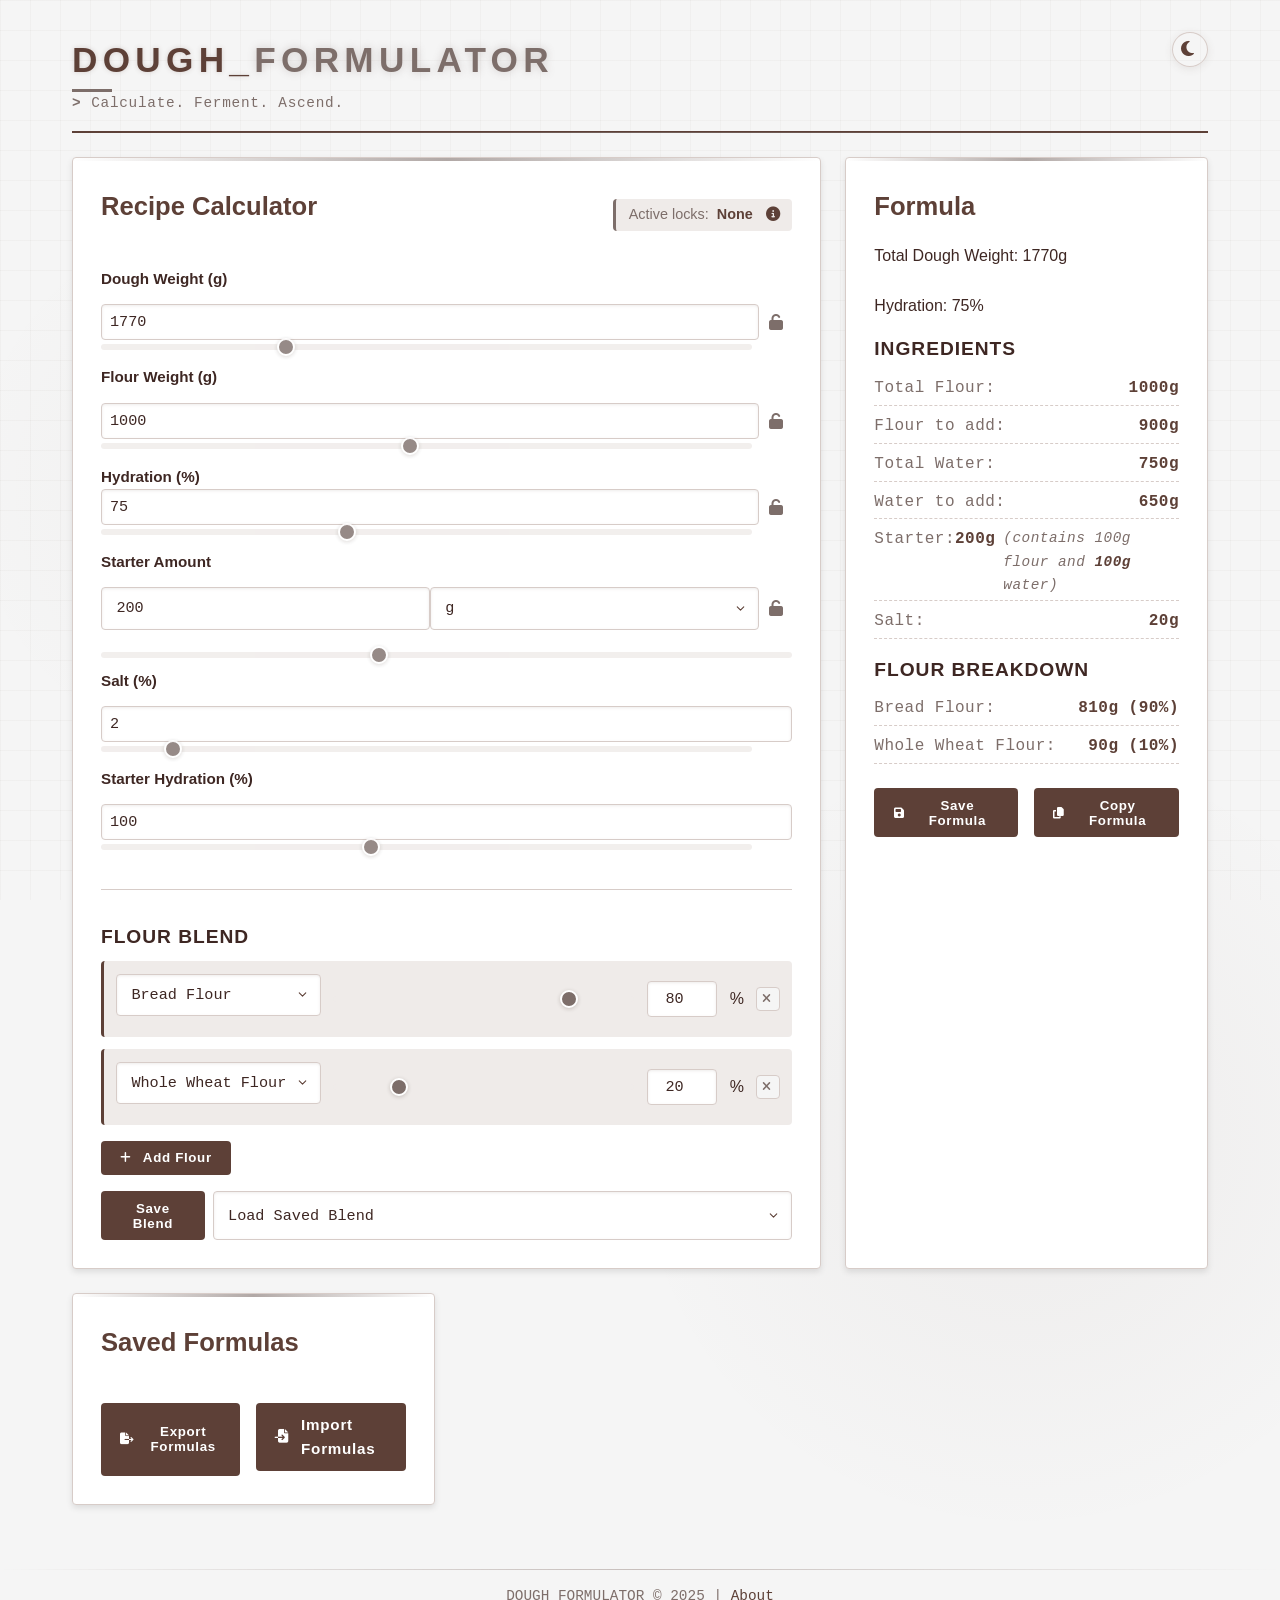
==== index.html @ b2866d9d "Resolve merge conflict in index.html" ====
<!DOCTYPE html>
<html lang="en">
<head>
    <meta charset="UTF-8">
    <meta name="viewport" content="width=device-width, initial-scale=1.0">
    <meta name="description" content="Professional sourdough calculator for precise baking formulas">

    <title>DOUGH_FORMULATOR | Almost Professional Sourdough Calculator</title>

    <link rel="stylesheet" href="css/styles.css">
    <link rel="stylesheet" href="https://cdnjs.cloudflare.com/ajax/libs/font-awesome/6.4.0/css/all.min.css">
</head>
<body>
    <div class="app-container">
        <header>
            <div class="brand">
                <h1>DOUGH_<span class="accent">FORMULATOR</span></h1>
                <div class="tagline">Calculate. Ferment. Ascend.</div>
            </div>
            <button id="theme-toggle-btn" aria-label="Toggle dark mode">
                <i class="fas fa-moon"></i>
            </button>
        </header>

        <main>
            <section id="calculator" class="card">
                <div class="calculator-header">
                    <h2>Recipe Calculator</h2>
                    <div class="active-anchor">
                        <span>Active locks:</span>
                        <span id="active-locks-display">None</span>
                        <span class="tooltip">
                            <i class="fas fa-info-circle"></i>
                            <span class="tooltip-text">Lock the values you want to keep fixed. The calculator will adjust other values accordingly.</span>
                        </span>
                    </div>
                </div>

                <div id="calculator-form" class="calculator-form">
                    <div class="input-group">
                        <label for="dough-weight">Dough Weight (g)</label>
                        <div class="input-with-lock">
                            <input type="number" id="dough-weight" name="dough-weight" value="1000" min="0" step="1">
                            <button type="button" class="lock-toggle" data-field="doughWeight">
                                <i class="fas fa-unlock"></i>
                            </button>
                            <input type="range" id="dough-weight-slider" class="range-slider" min="500" max="5000" value="1000" step="50">
                        </div>
                    </div>
                    <div class="input-group">
                        <label for="flour-weight">Flour Weight (g)</label>
                        <div class="input-with-lock">
                            <input type="number" id="flour-weight" name="flour-weight" value="500" min="0" step="1">
                            <button type="button" class="lock-toggle" data-field="flourWeight">
                                <i class="fas fa-unlock"></i>
                            </button>
                            <input type="range" id="flour-weight-slider" class="range-slider" min="100" max="2000" value="500" step="10">
                        </div>
                    </div>
                    <div class="input-group">
                        <label for="hydration">Hydration (%)</label>
                        <div class="input-with-lock">
                            <input type="number" id="hydration" name="hydration" value="75" min="0" max="200" step="1">
                            <button type="button" class="lock-toggle" data-field="hydration">
                                <i class="fas fa-unlock"></i>
                            </button>
                            <input type="range" id="hydration-slider" class="range-slider" min="0" max="200" value="75" step="1">
                        </div>
                    </div>
                    <div class="input-group">
                        <label for="starter-amount">Starter Amount</label>
                        <div class="starter-input-row">
                            <div class="input-with-unit">
                                <input type="number" id="starter-amount" name="starter-amount" value="20" min="0" step="1">
                                <select id="starter-unit" name="starter-unit">
                                    <option value="percentage">%</option>
                                    <option value="grams">g</option>
                                </select>
                            </div>
                            <button type="button" class="lock-toggle" data-field="starter">
                                <i class="fas fa-unlock"></i>
                            </button>
                        </div>
                    </div>
                    <div id="starter-amount-slider-container" style="display: none; width: 100%; padding-top: 10px;">
                        <input type="range" id="starter-amount-slider" class="range-slider" min="0" max="500" value="20" step="5">
                    </div>
                    <div class="input-group">
                        <label for="salt-percentage">Salt (%)</label>
                        <div class="input-with-lock">
                            <input type="number" id="salt-percentage" name="salt-percentage" value="2" min="0" max="20" step="0.1">
                            <button type="button" class="lock-toggle" data-field="salt">
                                <i class="fas fa-unlock"></i>
                            </button>
                            <input type="range" id="salt-percentage-slider" class="range-slider" min="0" max="20" value="2" step="0.1">
                        </div>
                    </div>
                    <div class="input-group">
                        <label for="starter-hydration">Starter Hydration (%)</label>
                        <div class="input-with-lock">
                            <input type="number" id="starter-hydration" name="starter-hydration" value="100" min="30" max="200" step="5">
                            <button type="button" class="lock-toggle" data-field="starterHydration">
                                <i class="fas fa-unlock"></i>
                            </button>
                            <input type="range" id="starter-hydration-slider" class="range-slider" min="30" max="200" value="100" step="5">
                        </div>
                    </div>
                </div>

                <div class="flour-blend-advanced" id="flour-blend-advanced">
                    <h3>Flour Blend</h3>
                    <div id="flour-items-container">
                        <!-- Flour items will be added dynamically -->
                    </div>
                    <button id="add-flour-btn"><i class="fas fa-plus"></i> Add Flour</button>
                    <div class="flour-presets">
                        <button id="save-blend-btn">Save Blend</button>
                        <select id="flour-presets">
                            <option value="">Load Saved Blend</option>
                        </select>
                    </div>
                </div>
            </section>

            <section id="recipe-results" class="card">
                <h2>Formula</h2>
                <div class="recipe-summary">
                    <div class="recipe-total">
                        <span>Total Dough Weight:</span>
                        <span id="result-dough-weight">1220g</span>
                    </div>
                    <div class="recipe-hydration">
                        <span>Hydration:</span>
                        <span id="result-hydration">75%</span>
                    </div>
                </div>
                <div class="recipe-ingredients">
                    <h3>Ingredients</h3>
                    <ul id="ingredients-list">
                        <li><span>Total Flour:</span> <span id="result-flour">1000g</span></li>
                        <li><span>Flour to add:</span> <span id="result-flour-to-add">900g</span></li>
                        <li><span>Total Water:</span> <span id="result-water">750g</span></li>
                        <li><span>Water to add:</span> <span id="result-water-to-add">650g</span></li>
                        <li><span>Starter:</span> <span id="result-starter">200g</span> <span class="ingredient-note">(contains <span id="result-starter-flour">100g</span> flour and <span id="result-starter-water">100g</span> water)</span></li>
                        <li><span>Salt:</span> <span id="result-salt">20g</span></li>
                    </ul>
                </div>
                <div class="recipe-flour-breakdown">
                    <h3>Flour Breakdown</h3>
                    <ul id="flour-breakdown-list">
                        <!-- Flour breakdown will be filled dynamically -->
                    </ul>
                </div>
                <div class="recipe-actions">
                    <button id="save-recipe-btn"><i class="fas fa-save"></i> Save Formula</button>
                    <button id="copy-recipe-btn"><i class="fas fa-copy"></i> Copy Formula</button>
                </div>
            </section>

            <section id="timeline" class="card" style="display: none;">
                <div class="section-header">
                    <h2>Baking Timeline</h2>
                    <button id="toggle-timeline-btn" class="toggle-section" aria-label="Toggle timeline visibility">
                        <i class="fas fa-chevron-up"></i>
                    </button>
                </div>
                <div id="timeline-content">
                    <div class="timeline-inputs">
                        <div class="timeline-start">
                            <label for="timeline-mode">Calculate from:</label>
                            <select id="timeline-mode">
                                <option value="start">Start Time</option>
                                <option value="end">Ready Time</option>
                            </select>
                        </div>

                        <div class="input-group">
                            <label for="timeline-date">Date & Time</label>
                            <input type="datetime-local" id="timeline-date">
                        </div>

                        <div class="input-group">
                            <label for="room-temp">Room Temperature</label>
                            <div class="slider-with-value temp-input">
                                <input type="range" id="room-temp-slider" min="18" max="30" value="22" step="1">
                                <input type="number" id="room-temp" value="22" min="18" max="30" step="1">
                                <button id="temp-unit-toggle" class="unit-toggle">°C</button>
                            </div>
                        </div>
                    </div>
                    <div class="timeline-schedule">
                        <h3>Schedule</h3>
                        <ul id="timeline-steps">
                            <!-- Timeline steps will be filled dynamically -->
                        </ul>
                    </div>
                </div>
            </section>

            <section id="saved-recipes" class="card">
                <h2>Saved Formulas</h2>
                <div class="recipes-list" id="recipes-container">
                    <!-- Saved formulas will be displayed here -->
                    <p id="no-recipes-message">No saved formulas yet.</p>
                </div>
                <div class="recipes-actions">
                    <button id="export-recipes-btn"><i class="fas fa-file-export"></i> Export Formulas</button>
                    <label for="import-recipes-input" class="button">
                        <i class="fas fa-file-import"></i> Import Formulas
                    </label>
                    <input type="file" id="import-recipes-input" accept=".json" style="display: none;">
                </div>
            </section>
        </main>

        <div id="recipe-modal" class="modal">
            <div class="modal-content">
                <span class="close-modal">&times;</span>
                <h2>Save Formula</h2>
                <div class="recipe-form">
                    <div class="input-group">
                        <label for="recipe-name">Formula Name</label>
                        <input type="text" id="recipe-name" placeholder="My Sourdough Formula">
                    </div>
                    <div class="input-group">
                        <label for="recipe-notes">Notes (optional)</label>
                        <textarea id="recipe-notes" placeholder="Any special notes about this formula"></textarea>
                    </div>
                </div>
                <div class="modal-actions">
                    <button id="save-recipe-confirm">Save</button>
                    <button id="cancel-save">Cancel</button>
                </div>
            </div>
        </div>

        <div id="flour-modal" class="modal">
            <div class="modal-content">
                <span class="close-modal">&times;</span>
                <h2>Save Flour Blend</h2>
                <div class="flour-blend-form">
                    <div class="input-group">
                        <label for="blend-name">Blend Name</label>
                        <input type="text" id="blend-name" placeholder="My Custom Blend">
                    </div>
                </div>
                <div class="modal-actions">
                    <button id="save-blend-confirm">Save</button>
                    <button id="cancel-blend-save">Cancel</button>
                </div>
            </div>
        </div>
    </div>

    <footer>
        <p>DOUGH_FORMULATOR &copy; 2025 | <a href="#" id="about-link">About</a></p>
    </footer>

    <script src="js/calculator.js"></script>
    <script src="js/timeline.js"></script>
    <script src="js/storage.js"></script>
    <script src="js/ui.js"></script>
    <script src="js/app.js"></script>

    <style>
        .input-with-lock {
            display: flex;
            align-items: center;
        }
        
        .input-with-lock input {
            flex: 1;
        }
        
        .lock-toggle {
            background: none;
            border: none;
            cursor: pointer;
            margin-left: 5px;
            padding: 5px;
            color: var(--text-light);
            transition: all 0.2s ease;
        }
        
        .lock-toggle.locked {
            color: var(--accent-color);
        }
        
        .lock-toggle .fa-lock,
        .lock-toggle .fa-unlock {
            font-size: 16px;
        }
        
        .input-with-unit {
            display: flex;
            flex: 1;
        }
        
        .starter-input-row {
            display: flex;
            align-items: center;
        }
    </style>
</body>
</html>
---- css/styles.css ----
:root {
    /* Warm Brown - Light Mode colors */
    --primary-color: #5D4037; /* Rich brown */
    --primary-color-rgb: 93, 64, 55;
    --primary-light: #8D6E63; /* Light brown */
    --primary-dark: #3E2723; /* Dark brown */
    --secondary-color: #EFEBE9; /* Very light beige */
    --accent-color: #7D6E6A; /* Muted taupe - replacing bright orange */
    --text-color: #3E2723; /* Dark brown */
    --text-light: #7D6E6A; /* Medium warm gray */
    --bg-color: #F5F5F5; /* Off-white */
    --card-bg: #FFFFFF; /* White */
    --border-color: #D7CCC8; /* Light taupe */
    --success-color: #4CAF50; /* Green */
    --error-color: #D32F2F; /* Red */
    --yellow-color: #FFA000; /* Amber */
    --peach-color: #FF8A65; /* Peach */
    --blue-color: #5D4037; /* Use brown instead of blue */
    --lavender-color: #7E57C2; /* Purple */
    --shadow: 0 4px 12px rgba(93, 64, 55, 0.1);
    --accent-color-rgb: 125, 110, 106; /* Taupe RGB values */
    
    /* Sci-Fi Fonts */
    --font-main: 'Chakra Petch', 'Share Tech Mono', 'Rajdhani', 'Orbitron', 'Segoe UI', sans-serif;
    --border-radius: 4px;
    --transition: all 0.3s ease;
}

.dark-theme {
    /* Deep Brown - Dark Mode colors */
    --primary-color: #8D6E63; /* Light brown */
    --primary-color-rgb: 141, 110, 99;
    --primary-light: #A1887F; /* Lighter brown */
    --primary-dark: #6D4C41; /* Medium brown */
    --secondary-color: #3E2723; /* Very dark brown */
    --accent-color: #BCAAA4; /* Light taupe - replacing bright orange */
    --text-color: #EFEBE9; /* Very light beige */
    --text-light: #BCAAA4; /* Light taupe */
    --bg-color: #212121; /* Near black */
    --card-bg: #292929; /* Dark gray */
    --border-color: #4E342E; /* Deep brown */
    --success-color: #66BB6A; /* Green */
    --error-color: #EF5350; /* Red */
    --yellow-color: #FFB300; /* Amber */
    --peach-color: #FF8A65; /* Peach */
    --blue-color: #8D6E63; /* Use brown instead of blue */
    --lavender-color: #9575CD; /* Purple */
    --accent-color-rgb: 188, 170, 164; /* Light taupe RGB values */
}

* {
    margin: 0;
    padding: 0;
    box-sizing: border-box;
}

@import url('https://fonts.googleapis.com/css2?family=Chakra+Petch:wght@300;400;500;700&family=Orbitron:wght@400;500;700;900&family=Rajdhani:wght@300;400;500;700&family=Share+Tech+Mono&display=swap');

body {
    font-family: var(--font-main);
    line-height: 1.6;
    color: var(--text-color);
    background-color: var(--bg-color);
    transition: var(--transition);
    background-image: 
        radial-gradient(circle at 20% 30%, rgba(var(--primary-color-rgb), 0.03) 0%, transparent 300px),
        radial-gradient(circle at 80% 70%, rgba(var(--primary-color-rgb), 0.05) 0%, transparent 400px);
}

.app-container {
    max-width: 1200px;
    margin: 0 auto;
    padding: 1rem;
    position: relative;
}

.app-container::before {
    content: '';
    position: fixed;
    top: 0;
    left: 0;
    width: 100%;
    height: 100%;
    background-image: 
        linear-gradient(to right, rgba(var(--primary-color-rgb), 0.03) 1px, transparent 1px),
        linear-gradient(to bottom, rgba(var(--primary-color-rgb), 0.03) 1px, transparent 1px);
    background-size: 30px 30px;
    pointer-events: none;
    z-index: -1;
}

header {
    display: flex;
    justify-content: space-between;
    align-items: flex-start;
    margin-bottom: 1.5rem;
    padding-bottom: 1rem;
    border-bottom: 2px solid var(--primary-color);
    position: relative;
}

header::after {
    content: '';
    position: absolute;
    bottom: -2px;
    left: 0;
    width: 100%;
    height: 1px;
    background: linear-gradient(90deg, transparent, var(--accent-color), transparent);
    opacity: 0.7;
}

h1 {
    font-size: 1.8rem;
    font-weight: 900;
    margin: 0;
    color: var(--primary-color);
    letter-spacing: 0.15em;
    text-transform: uppercase;
    font-family: 'Orbitron', 'Rajdhani', sans-serif;
    position: relative;
    display: inline-block;
    text-shadow: 0 0 5px rgba(var(--primary-color-rgb), 0.2);
}

h1::after {
    content: '';
    position: absolute;
    left: 0;
    bottom: -4px;
    height: 3px;
    width: 40px;
    background-color: var(--accent-color);
    transition: width 0.3s ease;
}

h1:hover::after {
    width: 100%;
}

h2 {
    color: var(--primary-color);
    font-size: 1.4rem;
    margin-bottom: 1rem;
    font-family: 'Rajdhani', 'Chakra Petch', sans-serif;
    font-weight: 600;
    position: relative;
    display: inline-block;
}

h3 {
    color: var(--primary-dark);
    font-size: 1.1rem;
    margin: 1rem 0 0.5rem 0;
    font-family: 'Chakra Petch', 'Rajdhani', sans-serif;
    text-transform: uppercase;
    letter-spacing: 0.05em;
}

.mode-toggle {
    display: flex;
    border: 1px solid var(--primary-color);
    border-radius: var(--border-radius);
    overflow: hidden;
}

.mode-toggle button {
    background: none;
    border: none;
    padding: 0.5rem 1rem;
    cursor: pointer;
    transition: var(--transition);
    color: var(--primary-color);
}

.mode-toggle button.active {
    background-color: var(--primary-color);
    color: white;
}

#theme-toggle-btn {
    background: none;
    border: 1px solid var(--border-color);
    font-size: 1.2rem;
    color: var(--primary-color);
    cursor: pointer;
    padding: 0.5rem;
    border-radius: 50%;
    display: flex;
    align-items: center;
    justify-content: center;
    transition: var(--transition);
    box-shadow: 0 2px 8px rgba(var(--primary-color-rgb), 0.1);
}

#theme-toggle-btn:hover {
    background-color: var(--secondary-color);
    transform: translateY(-2px);
    box-shadow: 0 4px 12px rgba(var(--primary-color-rgb), 0.15);
}

main {
    display: grid;
    gap: 1.5rem;
    grid-template-columns: 1fr;
}

.card {
    background-color: var(--card-bg);
    border-radius: var(--border-radius);
    padding: 1.75rem;
    box-shadow: 0 10px 30px rgba(var(--primary-color-rgb), 0.08), 
                0 1px 4px rgba(var(--primary-color-rgb), 0.15);
    transition: var(--transition);
    border: 1px solid var(--border-color);
    position: relative;
    overflow: hidden;
}

.card::before {
    content: '';
    position: absolute;
    top: 0;
    left: 0;
    width: 100%;
    height: 3px;
    background: linear-gradient(90deg, transparent, var(--accent-color), transparent);
    opacity: 0.6;
}

.card:hover {
    box-shadow: 0 15px 35px rgba(10, 25, 38, 0.12), 
                0 3px 10px rgba(10, 25, 38, 0.2);
}

.card:hover:after {
    content: '';
    position: absolute;
    top: 0;
    left: 0;
    width: 100%;
    height: 2px;
    background: linear-gradient(90deg, 
        transparent 0%, 
        var(--accent-color) 50%, 
        transparent 100%);
    opacity: 0.4;
    animation: scan 2s ease-in-out infinite;
    pointer-events: none;
}

.calculator-header {
    display: flex;
    justify-content: space-between;
    align-items: center;
    flex-wrap: wrap;
    gap: 1rem;
    margin-bottom: 1.5rem;
}

.anchor-selector {
    display: flex;
    align-items: center;
    gap: 0.5rem;
}

select {
    padding: 0.5rem;
    border: 1px solid var(--border-color);
    border-radius: var(--border-radius);
    background-color: var(--card-bg);
    color: var(--text-color);
    transition: var(--transition);
    background-image: url("data:image/svg+xml,%3Csvg xmlns='http://www.w3.org/2000/svg' width='12' height='12' viewBox='0 0 24 24' fill='none' stroke='%235D4037' stroke-width='2' stroke-linecap='round' stroke-linejoin='round'%3E%3Cpath d='M6 9l6 6 6-6'/%3E%3C/svg%3E");
    background-repeat: no-repeat;
    background-position: right 0.7rem center;
    background-size: 0.8rem;
    padding-right: 2rem;
    appearance: none;
    -webkit-appearance: none;
    -moz-appearance: none;
}

select:focus {
    outline: none;
    border-color: var(--primary-color);
}

.calculator-inputs {
    display: grid;
    gap: 1rem;
    grid-template-columns: 1fr;
}

.input-group {
    display: flex;
    flex-direction: column;
    gap: 0.5rem;
    position: relative;
}

label {
    font-weight: 500;
    color: var(--text-color);
}

input[type="number"],
input[type="text"],
input[type="datetime-local"],
textarea,
select {
    padding: 0.7rem 0.9rem;
    border: 1px solid var(--border-color);
    border-radius: var(--border-radius);
    background-color: var(--card-bg);
    color: var(--text-color);
    width: 100%;
    transition: all 0.2s ease;
    box-shadow: inset 0 1px 3px rgba(var(--primary-color-rgb), 0.1);
    font-size: 0.95rem;
    font-family: 'Chakra Petch', 'Share Tech Mono', monospace;
}

input[type="number"]:focus,
input[type="text"]:focus,
input[type="datetime-local"]:focus,
textarea:focus,
select:focus {
    outline: none;
    border-color: var(--accent-color);
    box-shadow: 0 0 0 2px rgba(var(--primary-color-rgb), 0.2);
}

input[type="number"]:hover,
input[type="text"]:hover,
input[type="datetime-local"]:hover,
textarea:hover,
select:hover {
    border-color: var(--primary-color);
}

input[type="range"] {
    -webkit-appearance: none;
    width: 100%;
    height: 6px;
    border-radius: 5px;
    background: var(--secondary-color);
    outline: none;
    margin: 0.7rem 0;
    cursor: pointer;
}

input[type="range"]::-webkit-slider-thumb {
    -webkit-appearance: none;
    appearance: none;
    width: 18px;
    height: 18px;
    border-radius: 50%;
    background: var(--accent-color);
    border: 2px solid white;
    cursor: pointer;
    box-shadow: 0 1px 4px rgba(45, 32, 19, 0.2);
    transition: all 0.2s ease;
}

input[type="range"]::-moz-range-thumb {
    width: 18px;
    height: 18px;
    border-radius: 50%;
    background: var(--accent-color);
    border: 2px solid white;
    cursor: pointer;
    box-shadow: 0 1px 4px rgba(45, 32, 19, 0.2);
    transition: all 0.2s ease;
}

input[type="range"]::-webkit-slider-thumb:hover,
input[type="range"]::-moz-range-thumb:hover {
    transform: scale(1.15);
    box-shadow: 0 2px 8px rgba(45, 32, 19, 0.3);
}

.slider-with-value {
    display: flex;
    align-items: center;
    gap: 0.8rem;
    width: 100%;
    margin: 0.5rem 0;
}

.slider-with-value input[type="range"] {
    flex: 1;
}

.slider-with-value input[type="number"] {
    width: 70px;
    text-align: center;
    padding: 0.5rem;
}

.toggle-inputs {
    display: flex;
    align-items: center;
    gap: 0.5rem;
}

.toggle-inputs select {
    flex: 0 0 auto;
}

button, .button {
    background-color: var(--primary-color);
    color: white;
    border: none;
    padding: 0.6rem 1.2rem;
    border-radius: var(--border-radius);
    cursor: pointer;
    transition: all 0.2s ease;
    font-weight: 600;
    display: inline-flex;
    align-items: center;
    justify-content: center;
    gap: 0.5rem;
    text-decoration: none;
    position: relative;
    overflow: hidden;
    font-family: 'Chakra Petch', 'Rajdhani', sans-serif;
    letter-spacing: 0.05em;
}

button::after, .button::after {
    content: '';
    position: absolute;
    bottom: 0;
    left: 0;
    width: 100%;
    height: 2px;
    background: linear-gradient(90deg, transparent, rgba(255, 255, 255, 0.5), transparent);
    opacity: 0;
    transition: opacity 0.3s ease;
}

button:hover::after, .button:hover::after {
    opacity: 1;
}

button:hover, .button:hover {
    background-color: var(--primary-dark);
    transform: translateY(-2px);
    box-shadow: 0 4px 12px rgba(var(--primary-color-rgb), 0.25);
}

/* Primary action buttons - use a slightly different color for better visibility */
button.primary, .button.primary {
    background-color: #6D4C41; /* Medium brown instead of the accent color */
    color: #ffffff; /* White text for better contrast on accent background */
    font-weight: 700;
}

button.primary:hover, .button.primary:hover {
    background-color: #5D4037; /* Darker brown on hover */
}

/* Update dark theme primary buttons */
.dark-theme button.primary, 
.dark-theme .button.primary {
    background-color: #A1887F; /* Lighter brown for dark theme */
    color: #ffffff;
}

.dark-theme button.primary:hover, 
.dark-theme .button.primary:hover {
    background-color: #8D6E63; /* Medium brown on hover for dark theme */
}

/* Secondary buttons */
button.secondary, .button.secondary {
    background-color: var(--secondary-color);
    color: var(--text-color);
}

button.secondary:hover, .button.secondary:hover {
    background-color: #E9DBB9; /* Slightly darker shade of secondary */
}

/* Button icon styling */
button i, .button i {
    font-size: 0.9em;
    margin-right: 0.25em;
}

.flour-blend, .flour-blend-advanced {
    margin-top: 1.5rem;
    border-top: 1px solid var(--border-color);
    padding-top: 1rem;
}

.flour-item {
    display: grid;
    grid-template-columns: 1fr 2fr;
    align-items: center;
    gap: 1rem;
    margin-bottom: 0.5rem;
}

.flour-presets {
    display: flex;
    gap: 0.5rem;
    margin-top: 1rem;
}

#flour-items-container {
    margin-bottom: 1rem;
}

.recipe-summary {
    display: flex;
    flex-wrap: wrap;
    gap: 1.5rem;
    margin-bottom: 1rem;
    font-weight: 500;
}

.recipe-ingredients ul,
.recipe-flour-breakdown ul {
    list-style: none;
    margin-top: 0.5rem;
}

.recipe-ingredients li,
.recipe-flour-breakdown li {
    display: flex;
    justify-content: space-between;
    margin-bottom: 0.3rem;
    padding: 0.2rem 0;
    border-bottom: 1px dashed var(--border-color);
}

.recipe-actions {
    display: flex;
    gap: 1rem;
    margin-top: 1.5rem;
}

.timeline-inputs {
    display: grid;
    gap: 1rem;
    grid-template-columns: 1fr;
    margin-bottom: 1.5rem;
}

.timeline-schedule ul {
    list-style: none;
    margin-top: 0.5rem;
    position: relative;
}

.timeline-schedule li {
    padding: 0.5rem 0 0.5rem 2rem;
    position: relative;
}

.timeline-schedule li:before {
    content: '';
    position: absolute;
    left: -7px;
    top: 0;
    width: 12px;
    height: 12px;
    border-radius: 50%;
    background: var(--accent-color);
    box-shadow: 0 0 0 3px rgba(var(--primary-color-rgb), 0.1), 
                0 0 8px rgba(var(--primary-color-rgb), 0.2);
}

.timeline-schedule li:after {
    content: "";
    position: absolute;
    left: -4px;
    top: 1rem;
    width: 10px;
    height: 10px;
    border-radius: 50%;
    background-color: var(--primary-color);
}

.recipes-list {
    display: grid;
    gap: 1rem;
    grid-template-columns: 1fr;
    margin-bottom: 1.5rem;
}

.recipe-card {
    border: 1px solid var(--border-color);
    border-radius: var(--border-radius);
    padding: 1rem;
    margin-bottom: 1rem;
    transition: all 0.2s ease;
    position: relative;
    background: linear-gradient(135deg, var(--card-bg) 0%, rgba(var(--primary-color-rgb), 0.05) 100%);
}

.recipe-card:before {
    content: '';
    position: absolute;
    top: 0;
    right: 0;
    width: 0;
    height: 0;
    border-style: solid;
    border-width: 0 20px 20px 0;
    border-color: transparent var(--accent-color) transparent transparent;
    opacity: 0.6;
}

.recipe-card:hover {
    transform: translateY(-3px);
    box-shadow: 0 10px 20px rgba(10, 25, 38, 0.1);
    border-color: var(--accent-color);
}

.recipe-card-header {
    display: flex;
    justify-content: space-between;
    align-items: center;
    margin-bottom: 0.5rem;
}

.recipe-card-title {
    font-weight: 500;
    font-size: 1.1rem;
    color: var(--primary-color);
}

.recipe-card-date {
    font-size: 0.8rem;
    color: var(--text-light);
}

.recipe-card-details {
    display: flex;
    flex-wrap: wrap;
    gap: 0.5rem;
    font-size: 0.9rem;
}

.recipe-card-detail {
    background-color: var(--bg-color);
    padding: 0.2rem 0.5rem;
    border-radius: 4px;
    display: inline-block;
}

.recipes-actions {
    display: flex;
    gap: 1rem;
}

.modal {
    display: none;
    position: fixed;
    top: 0;
    left: 0;
    right: 0;
    bottom: 0;
    background-color: rgba(0, 0, 0, 0.5);
    z-index: 1000;
    align-items: center;
    justify-content: center;
}

.modal-content {
    background: var(--card-bg);
    border-radius: var(--border-radius);
    border: 1px solid var(--border-color);
    position: relative;
    overflow: hidden;
}

.modal-content::before {
    content: '';
    position: absolute;
    top: 0;
    left: 0;
    width: 100%;
    height: 3px;
    background: linear-gradient(90deg, transparent, var(--accent-color), transparent);
    opacity: 0.8;
}

.close-modal {
    position: absolute;
    top: 1rem;
    right: 1rem;
    font-size: 1.5rem;
    cursor: pointer;
    color: var(--text-light);
}

.modal-actions {
    display: flex;
    justify-content: flex-end;
    gap: 1rem;
    margin-top: 1.5rem;
}

footer {
    margin-top: 2rem;
    text-align: center;
    font-family: 'Share Tech Mono', monospace;
    font-size: 0.9rem;
    color: var(--text-light);
    position: relative;
    padding: 1rem 0;
}

footer::before {
    content: '';
    position: absolute;
    top: 0;
    left: 0;
    width: 100%;
    height: 1px;
    background: linear-gradient(90deg, transparent, var(--primary-color), transparent);
    opacity: 0.3;
}

footer a {
    color: var(--primary-color);
    text-decoration: none;
    transition: var(--transition);
}

footer a:hover {
    color: var(--accent-color);
    text-decoration: none;
}

/* Responsive Styles */
@media (min-width: 768px) {
    h1 {
        font-size: 2.2rem;
    }
    
    h2 {
        font-size: 1.6rem;
    }
    
    h3 {
        font-size: 1.2rem;
    }
    
    main {
        grid-template-columns: repeat(2, 1fr);
    }
    
    #calculator, #timeline {
        grid-column: span 2;
    }
    
    .calculator-inputs {
        grid-template-columns: repeat(2, 1fr);
    }
    
    .timeline-inputs {
        grid-template-columns: repeat(2, 1fr);
    }
    
    .recipes-list {
        grid-template-columns: repeat(2, 1fr);
    }
}

@media (min-width: 1024px) {
    .app-container {
        padding: 2rem;
    }
    
    main {
        grid-template-columns: repeat(3, 1fr);
    }
    
    #calculator {
        grid-column: span 2;
    }
    
    #timeline {
        grid-column: span 3;
    }
    
    .recipes-list {
        grid-template-columns: repeat(3, 1fr);
    }
}

/* Advanced Flour Blend Styles */
.flour-blend-advanced {
    display: block;
}

.advanced-mode .flour-blend {
    display: none;
}

.advanced-mode .flour-blend-advanced {
    display: block;
}

.advanced-flour-item {
    display: grid;
    grid-template-columns: 1fr 2fr auto;
    align-items: center;
    gap: 0.75rem;
    margin-bottom: 0.75rem;
    background-color: var(--secondary-color);
    border-radius: var(--border-radius);
    padding: 0.75rem;
    border-left: 3px solid var(--primary-color);
    transition: var(--transition);
}

.advanced-flour-item select {
    width: 100%;
}

.advanced-flour-item button {
    padding: 0.3rem;
    background-color: var(--bg-color);
    color: var(--text-light);
    border: 1px solid var(--border-color);
    transition: all 0.2s ease;
}

.advanced-flour-item button:hover {
    background-color: var(--error-color);
    color: white;
    border-color: var(--error-color);
}

.anchor-active {
    background-color: var(--secondary-color);
    border-color: var(--primary-color);
    border: 2px solid var(--primary-color);
    border-radius: var(--border-radius);
    padding: 0.75rem;
    margin: -0.75rem;
}

/* Tooltips */
.tooltip {
    position: relative;
    display: inline-block;
    cursor: help;
    margin-left: 0.3rem;
}

.tooltip i {
    color: var(--primary-color);
    font-size: 0.9rem;
}

.tooltip-text {
    visibility: hidden;
    position: absolute;
    z-index: 1;
    bottom: 125%;
    left: 50%;
    transform: translateX(-50%);
    width: 200px;
    background-color: var(--primary-dark);
    color: white;
    text-align: center;
    border-radius: var(--border-radius);
    padding: 0.5rem;
    font-size: 0.85rem;
    opacity: 0;
    transition: opacity 0.3s;
}

.tooltip-text::after {
    content: "";
    position: absolute;
    top: 100%;
    left: 50%;
    margin-left: -5px;
    border-width: 5px;
    border-style: solid;
    border-color: var(--primary-dark) transparent transparent transparent;
}

.tooltip:hover .tooltip-text {
    visibility: visible;
    opacity: 1;
}

.active-anchor {
    display: flex;
    align-items: center;
    gap: 0.5rem;
    padding: 0.3rem 0.8rem;
    background-color: var(--secondary-color);
    border-radius: var(--border-radius);
    font-size: 0.9rem;
    border-left: 3px solid var(--accent-color);
}

.active-anchor span:first-child {
    color: var(--text-light);
}

.active-anchor #active-locks-display {
    font-weight: 700;
    color: var(--primary-color);
}

.section-header {
    display: flex;
    justify-content: space-between;
    align-items: center;
    margin-bottom: 1rem;
}

.toggle-section {
    background: none;
    color: var(--primary-color);
    padding: 0.3rem;
    border-radius: 50%;
    width: 32px;
    height: 32px;
    display: flex;
    align-items: center;
    justify-content: center;
}

.toggle-section:hover {
    background-color: var(--secondary-color);
}

.toggle-section.collapsed i {
    transform: rotate(180deg);
}

#timeline-content.collapsed {
    display: none;
}

.temp-input {
    position: relative;
}

.unit-toggle {
    position: absolute;
    right: 0;
    top: 0;
    background-color: var(--primary-color);
    color: white;
    width: 32px;
    height: 32px;
    padding: 0;
    font-size: 0.9rem;
    border-radius: 4px;
    border: none;
    transition: var(--transition);
}

.unit-toggle:hover {
    background-color: var(--primary-dark);
    transform: translateY(-2px);
}

.input-field-active {
    border-color: var(--accent-color) !important;
    box-shadow: 0 0 10px rgba(var(--primary-color-rgb), 0.2) !important;
}

/* Fix for any double class attributes */
#flour-weight-group {
    /* This will override any inline class attribute issues */
}

/* Input with lock styling */
.input-with-lock {
    display: flex;
    align-items: center;
    position: relative;
    margin-bottom: 25px; /* Add space for the slider below */
}

.input-with-lock input[type="number"] {
    flex: 1;
    border-radius: 4px;
    padding: 8px;
    border: 1px solid var(--border-color);
}

.input-with-lock input[type="range"] {
    position: absolute;
    width: calc(100% - 40px);
    left: 0;
    top: 40px;
    margin: 0;
}

.input-with-lock input.locked {
    background-color: rgba(var(--primary-color-rgb), 0.05);
    border: 2px solid var(--primary-color);
    box-shadow: 0 0 3px var(--primary-color);
}

/* Lock toggle button */
.lock-toggle {
    background: none;
    border: none;
    cursor: pointer;
    margin-left: 5px;
    padding: 5px;
    color: var(--text-light);
    transition: all 0.2s ease;
    border-radius: 50%;
}

.lock-toggle:hover {
    background-color: var(--secondary-color);
    color: var(--primary-color);
}

.lock-toggle.locked {
    color: var(--accent-color);
    text-shadow: 0 0 5px rgba(var(--accent-color-rgb), 0.3);
}

.lock-toggle .fa-lock,
.lock-toggle .fa-unlock {
    font-size: 16px;
}

.lock-toggle.toggle-animation {
    animation: pulse 0.3s ease-in-out;
}

@keyframes pulse {
    0% { transform: scale(1); }
    50% { transform: scale(1.2); }
    100% { transform: scale(1); }
}

/* Make it more obvious to users which fields are locked */
input.locked:focus {
    box-shadow: 0 0 0 2px rgba(var(--primary-color-rgb), 0.3);
    border-color: var(--primary-color);
}

/* Additional styling for clarity */
.input-with-lock {
    position: relative;
}

/* Improve lock toggle button visibility */
.lock-toggle {
    transition: all 0.2s ease;
}

.lock-toggle.locked i {
    color: var(--primary-color);
}

/* Add styles for locked inputs */
input.locked {
    background-color: rgba(var(--primary-color-rgb), 0.05);
    border: 2px solid var(--primary-color);
}

.lock-toggle.locked {
    color: var(--primary-color);
}

/* Add animation for toggle */
.toggle-animation {
    animation: pulse 0.3s ease-in-out;
}

@keyframes pulse {
    0% { transform: scale(1); }
    50% { transform: scale(1.2); }
    100% { transform: scale(1); }
}

input[type="range"] {
    width: 100%;
    cursor: pointer;
}

/* Range slider styling */
.range-slider {
    -webkit-appearance: none;
    height: 6px;
    border-radius: 3px;
    background: linear-gradient(90deg, 
        var(--secondary-color) 0%, 
        var(--primary-color) 100%);
    outline: none;
    opacity: 0.8;
    transition: opacity 0.2s, background 0.2s;
}

.range-slider::-webkit-slider-thumb {
    -webkit-appearance: none;
    appearance: none;
    width: 18px;
    height: 18px;
    border-radius: 50%;
    background: var(--accent-color);
    border: 2px solid rgba(255, 255, 255, 0.8);
    cursor: pointer;
    box-shadow: 0 0 0 3px rgba(var(--primary-color-rgb), 0.1),
                0 2px 6px rgba(0, 0, 0, 0.2);
    transition: all 0.2s ease;
}

.range-slider::-moz-range-thumb {
    width: 18px;
    height: 18px;
    border-radius: 50%;
    background: var(--accent-color);
    border: 2px solid rgba(255, 255, 255, 0.8);
    cursor: pointer;
    box-shadow: 0 0 0 3px rgba(var(--primary-color-rgb), 0.1),
                0 2px 6px rgba(0, 0, 0, 0.2);
    transition: all 0.2s ease;
}

.range-slider::-webkit-slider-thumb:hover,
.range-slider::-moz-range-thumb:hover {
    transform: scale(1.15);
    box-shadow: 0 0 0 4px rgba(var(--primary-color-rgb), 0.15),
                0 4px 10px rgba(0, 0, 0, 0.3);
}

.ingredient-note {
    font-size: 0.9em;
    font-style: italic;
    color: var(--text-light);
    margin-left: 0.5rem;
}

/* Mobile improvements */
@media (max-width: 767px) {
    .app-container {
        padding: 0.5rem;
    }
    
    .card {
        padding: 1rem;
        margin-bottom: 1rem;
    }
    
    .input-with-lock {
        flex-direction: column;
        align-items: stretch;
    }
    
    .input-with-lock .range-slider {
        margin-top: 0.5rem;
    }
    
    .lock-toggle {
        position: absolute;
        right: 0.5rem;
        top: 0.5rem;
    }
    
    .input-group {
        position: relative;
        padding-right: 2rem;
    }
    
    .starter-input-row {
        flex-direction: column;
        align-items: stretch;
    }
    
    .starter-input-row .lock-toggle {
        right: 0.5rem;
        top: 0.5rem;
    }
    
    .recipe-actions {
        flex-direction: column;
        gap: 0.5rem;
    }
    
    .recipe-actions button {
        width: 100%;
    }
    
    /* Improve recipe flour breakdown on mobile */
    .recipe-flour-breakdown li {
        flex-direction: column;
        align-items: flex-start;
        padding-bottom: 0.5rem;
    }
    
    .recipe-flour-breakdown li span:last-child {
        font-weight: 500;
    }
}

/* UI Polish */
.card {
    box-shadow: 0 3px 6px rgba(0, 0, 0, 0.1);
    transition: box-shadow 0.3s ease;
}

.card:hover {
    box-shadow: 0 5px 15px rgba(0, 0, 0, 0.15);
}

input[type="number"],
input[type="text"],
textarea,
select {
    transition: border-color 0.2s ease;
}

input[type="number"]:hover,
input[type="text"]:hover,
textarea:hover,
select:hover {
    border-color: var(--primary-color);
}

.range-slider {
    height: 6px;
    cursor: pointer;
}

button, .button {
    transition: transform 0.1s ease, background-color 0.2s ease;
}

button:active, .button:active {
    transform: scale(0.98);
}

/* Style improvements for flour blend items */
.advanced-flour-item {
    background-color: var(--secondary-color);
    border-radius: var(--border-radius);
    padding: 0.75rem;
    margin-bottom: 0.75rem;
    border-left: 3px solid var(--primary-color);
    transition: var(--transition);
}

.advanced-flour-item:hover {
    background-color: rgba(var(--primary-color-rgb), 0.05);
}

.flour-type-select {
    margin-bottom: 0.5rem;
    width: 100%;
}

/* Mobile optimizations for sliders */
@media (max-width: 767px) {
    .range-slider::-webkit-slider-thumb {
        width: 18px;
        height: 18px;
    }
    
    .range-slider::-moz-range-thumb {
        width: 18px;
        height: 18px;
    }
}

/* Add styling for the new brand and tagline */
.brand {
    display: flex;
    flex-direction: column;
    align-items: flex-start;
}

.tagline {
    font-family: 'Share Tech Mono', monospace;
    color: var(--text-light);
    font-size: 0.9rem;
    letter-spacing: 0.05em;
    margin-top: 0.25rem;
    position: relative;
    padding-left: 1.2rem;
}

.tagline::before {
    content: '>';
    position: absolute;
    left: 0;
    top: 0;
    color: var(--accent-color);
    font-weight: bold;
}

/* Fix the shadow effect on h1 */
h1:hover {
    text-shadow: 0 0 8px rgba(217, 142, 4, 0.3); /* Using the accent color */
}

/* Better label styling */
label {
    font-weight: 600;
    color: var(--text-color);
    margin-bottom: 0.3rem;
    font-size: 0.95rem;
}

/* Make accent span in header title glow */
span.accent {
    color: var(--accent-color);
    position: relative;
    text-shadow: 0 0 8px rgba(var(--accent-color-rgb), 0.3);
}

/* Tagline styling */
.tagline {
    font-family: 'Share Tech Mono', monospace;
    color: var(--text-light);
    font-size: 0.9rem;
    letter-spacing: 0.05em;
    margin-top: 0.25rem;
    position: relative;
    padding-left: 1.2rem;
}

.tagline::before {
    content: '>';
    position: absolute;
    left: 0;
    top: 0;
    color: var(--accent-color);
    font-weight: bold;
}

/* Add a futuristic glow to locked items */
.lock-toggle.locked {
    color: var(--accent-color);
    text-shadow: 0 0 5px var(--accent-color);
}

/* Customize scrollbars for a sci-fi feel */
::-webkit-scrollbar {
    width: 8px;
    height: 8px;
}

::-webkit-scrollbar-track {
    background: var(--secondary-color);
    border-radius: 4px;
}

::-webkit-scrollbar-thumb {
    background: var(--primary-color);
    border-radius: 4px;
}

::-webkit-scrollbar-thumb:hover {
    background: var(--primary-dark);
}

/* Add sci-fi terminal styling to recipe results */
#recipe-results ul {
    font-family: 'Share Tech Mono', monospace;
    letter-spacing: 0.03em;
}

#recipe-results li span:first-child {
    color: var(--text-light);
}

#recipe-results li span:nth-child(2) {
    color: var(--primary-color);
    font-weight: 600;
}

/* Timeline styling */
.timeline-schedule li {
    position: relative;
    padding-left: 25px;
    margin-bottom: 15px;
    border-left: 2px solid var(--primary-light);
}

.timeline-schedule li:before {
    content: '';
    position: absolute;
    left: -7px;
    top: 0;
    width: 12px;
    height: 12px;
    border-radius: 50%;
    background: var(--accent-color);
    box-shadow: 0 0 0 3px rgba(var(--primary-color-rgb), 0.1), 
                0 0 8px rgba(var(--accent-color-rgb), 0.3);
}

/* Enhance active fields with a sci-fi glow */
.input-field-active {
    border-color: var(--accent-color) !important;
    box-shadow: 0 0 10px rgba(var(--primary-color-rgb), 0.2) !important;
}

/* Add scanner line animation to cards */
@keyframes scan {
    0% {
        transform: translateY(-100%);
    }
    100% {
        transform: translateY(100%);
    }
}

.card:hover:after {
    content: '';
    position: absolute;
    top: 0;
    left: 0;
    width: 100%;
    height: 2px;
    background: linear-gradient(90deg, 
        transparent 0%, 
        var(--accent-color) 50%, 
        transparent 100%);
    opacity: 0.4;
    animation: scan 2s ease-in-out infinite;
    pointer-events: none;
}

/* Style the modals to look more futuristic */
.modal-content {
    background: var(--card-bg);
    border-radius: var(--border-radius);
    border: 1px solid var(--border-color);
    position: relative;
    overflow: hidden;
}

.modal-content::before {
    content: '';
    position: absolute;
    top: 0;
    left: 0;
    width: 100%;
    height: 3px;
    background: linear-gradient(90deg, transparent, var(--accent-color), transparent);
}

/* Add some data visualization styling to the footer */
footer {
    margin-top: 2rem;
    text-align: center;
    font-family: 'Share Tech Mono', monospace;
    font-size: 0.9rem;
    color: var(--text-light);
    position: relative;
    padding: 1rem 0;
}

footer::before {
    content: '';
    position: absolute;
    top: 0;
    left: 0;
    width: 100%;
    height: 1px;
    background: linear-gradient(90deg, transparent, var(--primary-color), transparent);
    opacity: 0.3;
}

/* Add a subtle grid background to the app */
.app-container::before {
    content: '';
    position: fixed;
    top: 0;
    left: 0;
    width: 100%;
    height: 100%;
    background-image: 
        linear-gradient(to right, rgba(var(--primary-color-rgb), 0.03) 1px, transparent 1px),
        linear-gradient(to bottom, rgba(var(--primary-color-rgb), 0.03) 1px, transparent 1px);
    background-size: 30px 30px;
    pointer-events: none;
    z-index: -1;
}

/* Style dark theme select elements properly */
.dark-theme select {
    background-image: url("data:image/svg+xml,%3Csvg xmlns='http://www.w3.org/2000/svg' width='12' height='12' viewBox='0 0 24 24' fill='none' stroke='%238D6E63' stroke-width='2' stroke-linecap='round' stroke-linejoin='round'%3E%3Cpath d='M6 9l6 6 6-6'/%3E%3C/svg%3E");
}

/* Improve recipe card corner indicator with Catppuccin colors */
.recipe-card:before {
    content: '';
    position: absolute;
    top: 0;
    right: 0;
    width: 0;
    height: 0;
    border-style: solid;
    border-width: 0 20px 20px 0;
    border-color: transparent var(--accent-color) transparent transparent;
    opacity: 0.6;
}

/* Custom scrollbar with Catppuccin colors */
::-webkit-scrollbar {
    width: 8px;
    height: 8px;
}

::-webkit-scrollbar-track {
    background: var(--secondary-color);
    border-radius: 4px;
}

::-webkit-scrollbar-thumb {
    background: var(--primary-color);
    border-radius: 4px;
}

::-webkit-scrollbar-thumb:hover {
    background: var(--primary-dark);
}

/* Style the modal with Catppuccin colors */
.modal-content::before {
    content: '';
    position: absolute;
    top: 0;
    left: 0;
    width: 100%;
    height: 3px;
    background: linear-gradient(90deg, transparent, var(--accent-color), transparent);
    opacity: 0.8;
}

/* Add more distinctive hover states to buttons */
button:hover, .button:hover {
    background-color: var(--primary-dark);
    transform: translateY(-2px);
    box-shadow: 0 4px 12px rgba(var(--primary-color-rgb), 0.25);
}

/* Style the theme toggle button with Catppuccin colors */
#theme-toggle-btn {
    background: none;
    border: 1px solid var(--border-color);
    font-size: 1.2rem;
    color: var(--primary-color);
    cursor: pointer;
    padding: 0.5rem;
    border-radius: 50%;
    display: flex;
    align-items: center;
    justify-content: center;
    transition: var(--transition);
    box-shadow: 0 2px 8px rgba(var(--primary-color-rgb), 0.1);
}

#theme-toggle-btn:hover {
    background-color: var(--secondary-color);
    transform: translateY(-2px);
    box-shadow: 0 4px 12px rgba(var(--primary-color-rgb), 0.15);
}

/* Style the flour blend items better with Catppuccin colors */
.advanced-flour-item {
    background-color: var(--secondary-color);
    border-radius: var(--border-radius);
    padding: 0.75rem;
    margin-bottom: 0.75rem;
    border-left: 3px solid var(--primary-color);
    transition: var(--transition);
}

.advanced-flour-item:hover {
    background-color: rgba(var(--primary-color-rgb), 0.05);
}

/* Style footer with Catppuccin colors */
footer a {
    color: var(--primary-color);
    text-decoration: none;
    transition: var(--transition);
}

footer a:hover {
    color: var(--accent-color);
    text-decoration: none;
}

/* Ensure proper visibility of icons */
button i, .button i {
    font-size: 0.9em;
    margin-right: 0.25em;
}

/* Stronger contrast for active anchors */
.active-anchor {
    display: flex;
    align-items: center;
    gap: 0.5rem;
    padding: 0.3rem 0.8rem;
    background-color: var(--secondary-color);
    border-radius: var(--border-radius);
    font-size: 0.9rem;
    border-left: 3px solid var(--accent-color);
}

.active-anchor span:first-child {
    color: var(--text-light);
}

.active-anchor #active-locks-display {
    font-weight: 700;
    color: var(--primary-color);
}

/* Ensure good contrast in dark mode for text fields */
.dark-theme input[type="number"],
.dark-theme input[type="text"],
.dark-theme input[type="datetime-local"],
.dark-theme textarea,
.dark-theme select {
    background-color: rgba(24, 24, 37, 0.8);
    color: var(--text-color);
    border-color: var(--border-color);
}

/* Ensure the advanced flour item delete button doesn't overlap with inputs */
.advanced-flour-item {
    display: grid;
    grid-template-columns: 1fr 2fr auto;
    align-items: center;
    gap: 0.75rem;
    margin-bottom: 0.75rem;
    background-color: var(--secondary-color);
    border-radius: var(--border-radius);
    padding: 0.75rem;
    border-left: 3px solid var(--primary-color);
    transition: var(--transition);
}

/* Fix any contrast issues with form buttons */
button, .button {
    background-color: var(--primary-color);
    color: white;
    border: none;
    padding: 0.6rem 1.2rem;
    border-radius: var(--border-radius);
    cursor: pointer;
    transition: all 0.2s ease;
    font-weight: 600;
    display: inline-flex;
    align-items: center;
    justify-content: center;
    gap: 0.5rem;
    text-decoration: none;
    position: relative;
    overflow: hidden;
    font-family: 'Chakra Petch', 'Rajdhani', sans-serif;
    letter-spacing: 0.05em;
}
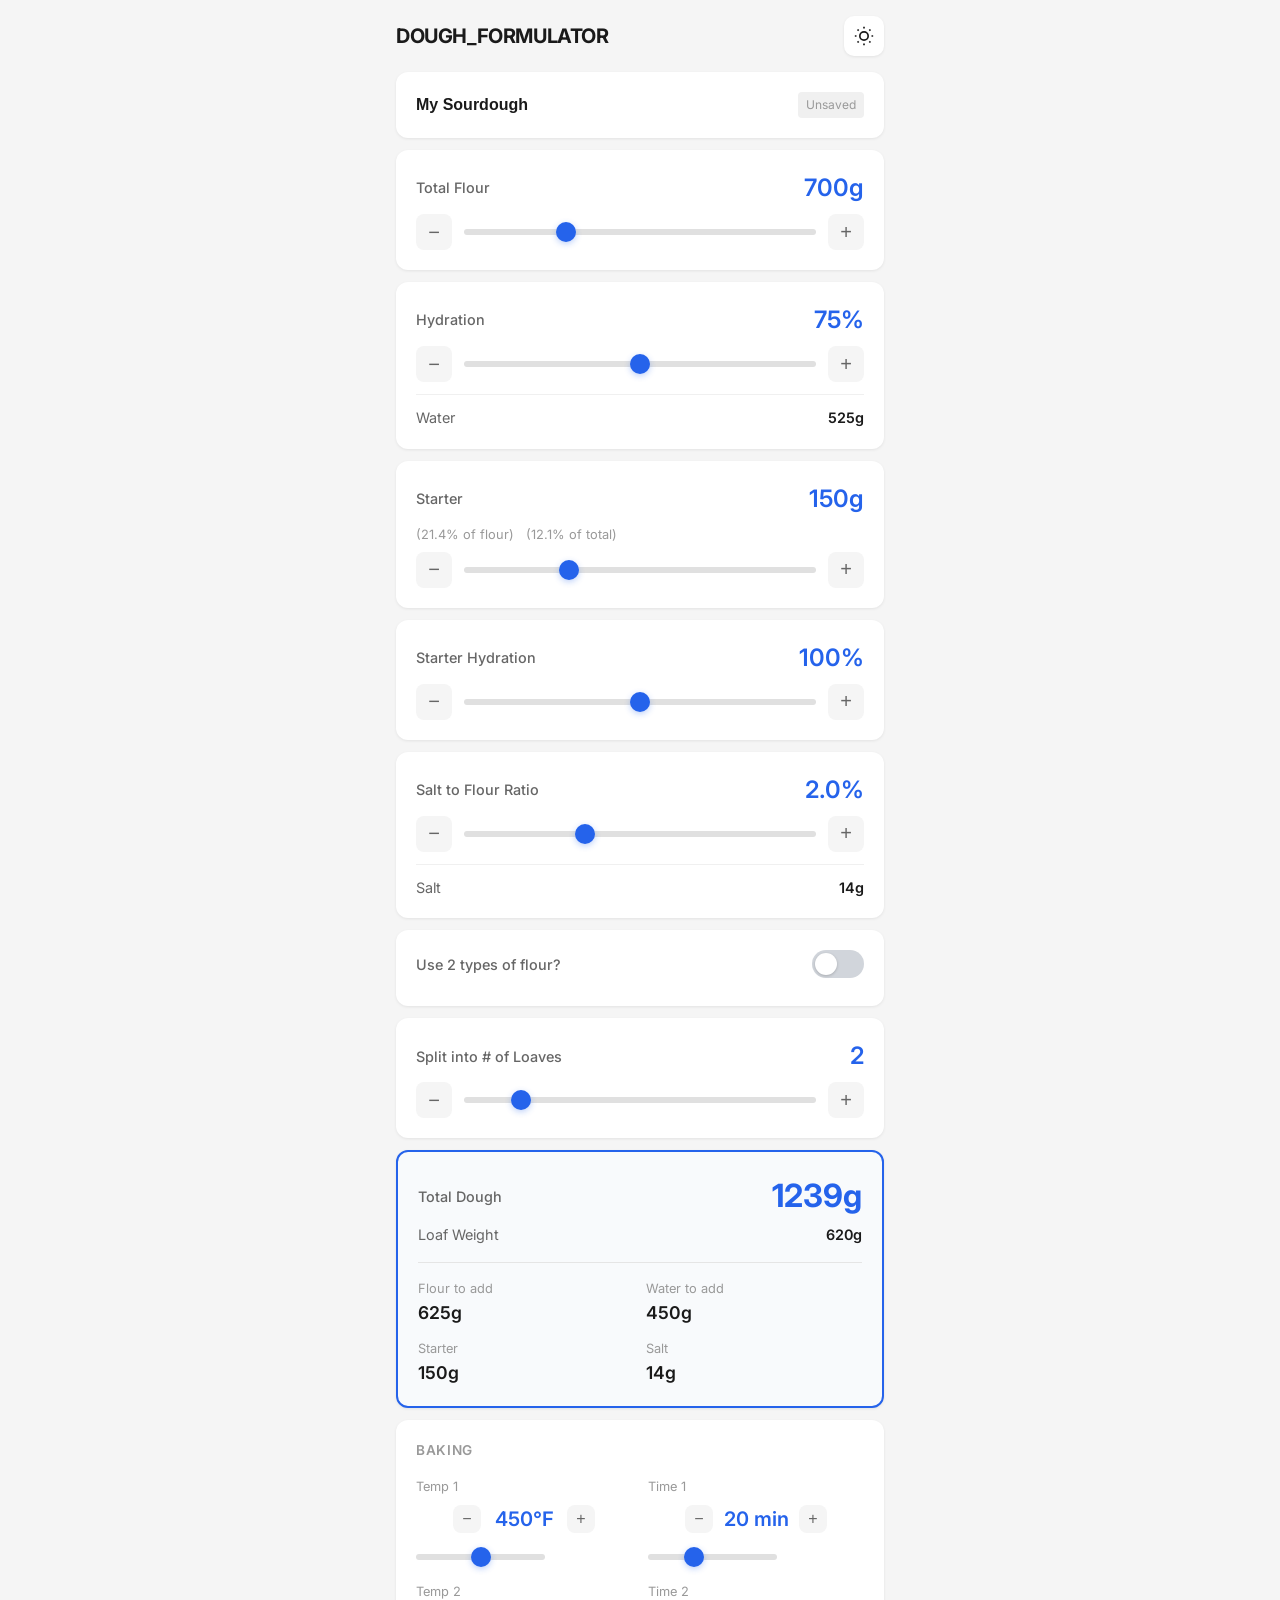
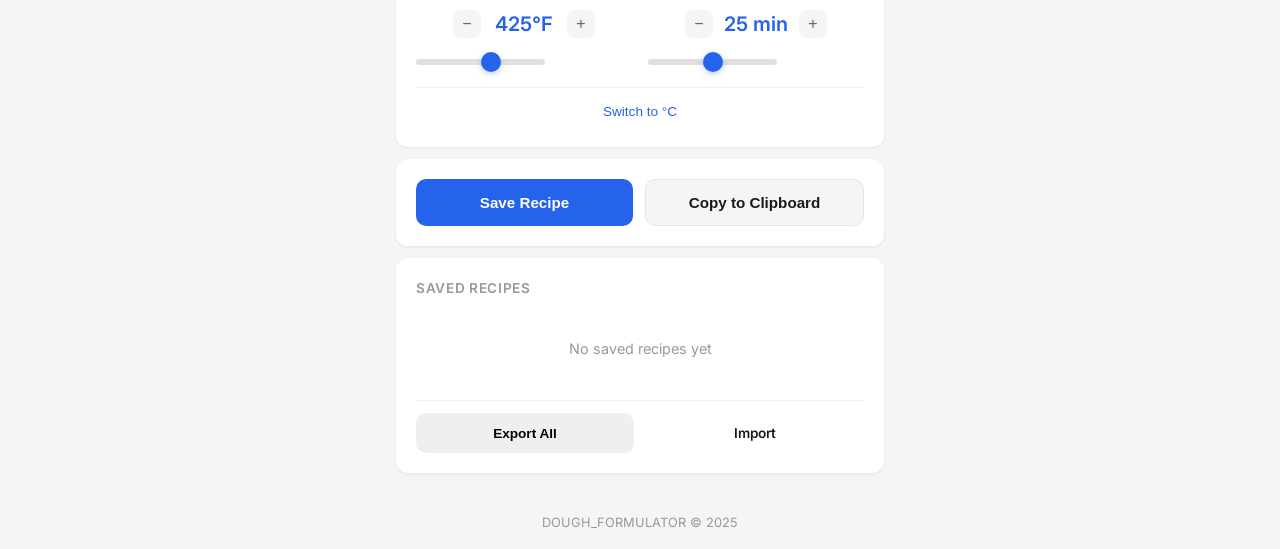
==== commit e3494f2d: "Redesign app with mobile-first UI and simplified calculator - Complete UI overhaul with clean, card-" ====
--- a/index.html
+++ b/index.html
@@ -2,304 +2,287 @@
 <html lang="en">
 <head>
     <meta charset="UTF-8">
-    <meta name="viewport" content="width=device-width, initial-scale=1.0">
-    <meta name="description" content="Professional sourdough calculator for precise baking formulas">
-
-    <title>DOUGH_FORMULATOR | Almost Professional Sourdough Calculator</title>
+    <meta name="viewport" content="width=device-width, initial-scale=1.0, user-scalable=no">
+    <meta name="description" content="Simple sourdough calculator - calculate your perfect loaf">
+    <meta name="apple-mobile-web-app-capable" content="yes">
+    <meta name="mobile-web-app-capable" content="yes">
+
+    <title>DOUGH_FORMULATOR</title>
 
     <link rel="stylesheet" href="css/styles.css">
-    <link rel="stylesheet" href="https://cdnjs.cloudflare.com/ajax/libs/font-awesome/6.4.0/css/all.min.css">
+    <link rel="preconnect" href="https://fonts.googleapis.com">
+    <link rel="preconnect" href="https://fonts.gstatic.com" crossorigin>
+    <link href="https://fonts.googleapis.com/css2?family=Inter:wght@400;500;600;700&display=swap" rel="stylesheet">
 </head>
 <body>
-    <div class="app-container">
-        <header>
-            <div class="brand">
-                <h1>DOUGH_<span class="accent">FORMULATOR</span></h1>
-                <div class="tagline">Calculate. Ferment. Ascend.</div>
-            </div>
-            <button id="theme-toggle-btn" aria-label="Toggle dark mode">
-                <i class="fas fa-moon"></i>
-            </button>
+    <div class="app">
+        <header class="app-header">
+            <h1>DOUGH_FORMULATOR</h1>
+            <div class="header-actions">
+                <button id="theme-toggle" class="icon-btn" aria-label="Toggle theme">
+                    <svg class="icon-sun" viewBox="0 0 24 24" fill="none" stroke="currentColor" stroke-width="2">
+                        <circle cx="12" cy="12" r="5"></circle>
+                        <path d="M12 1v2M12 21v2M4.22 4.22l1.42 1.42M18.36 18.36l1.42 1.42M1 12h2M21 12h2M4.22 19.78l1.42-1.42M18.36 5.64l1.42-1.42"></path>
+                    </svg>
+                    <svg class="icon-moon" viewBox="0 0 24 24" fill="none" stroke="currentColor" stroke-width="2">
+                        <path d="M21 12.79A9 9 0 1 1 11.21 3 7 7 0 0 0 21 12.79z"></path>
+                    </svg>
+                </button>
+            </div>
         </header>
 
-        <main>
-            <section id="calculator" class="card">
-                <div class="calculator-header">
-                    <h2>Recipe Calculator</h2>
-                    <div class="active-anchor">
-                        <span>Active locks:</span>
-                        <span id="active-locks-display">None</span>
-                        <span class="tooltip">
-                            <i class="fas fa-info-circle"></i>
-                            <span class="tooltip-text">Lock the values you want to keep fixed. The calculator will adjust other values accordingly.</span>
-                        </span>
-                    </div>
-                </div>
-
-                <div id="calculator-form" class="calculator-form">
-                    <div class="input-group">
-                        <label for="dough-weight">Dough Weight (g)</label>
-                        <div class="input-with-lock">
-                            <input type="number" id="dough-weight" name="dough-weight" value="1000" min="0" step="1">
-                            <button type="button" class="lock-toggle" data-field="doughWeight">
-                                <i class="fas fa-unlock"></i>
-                            </button>
-                            <input type="range" id="dough-weight-slider" class="range-slider" min="500" max="5000" value="1000" step="50">
-                        </div>
-                    </div>
-                    <div class="input-group">
-                        <label for="flour-weight">Flour Weight (g)</label>
-                        <div class="input-with-lock">
-                            <input type="number" id="flour-weight" name="flour-weight" value="500" min="0" step="1">
-                            <button type="button" class="lock-toggle" data-field="flourWeight">
-                                <i class="fas fa-unlock"></i>
-                            </button>
-                            <input type="range" id="flour-weight-slider" class="range-slider" min="100" max="2000" value="500" step="10">
-                        </div>
-                    </div>
-                    <div class="input-group">
-                        <label for="hydration">Hydration (%)</label>
-                        <div class="input-with-lock">
-                            <input type="number" id="hydration" name="hydration" value="75" min="0" max="200" step="1">
-                            <button type="button" class="lock-toggle" data-field="hydration">
-                                <i class="fas fa-unlock"></i>
-                            </button>
-                            <input type="range" id="hydration-slider" class="range-slider" min="0" max="200" value="75" step="1">
-                        </div>
-                    </div>
-                    <div class="input-group">
-                        <label for="starter-amount">Starter Amount</label>
-                        <div class="starter-input-row">
-                            <div class="input-with-unit">
-                                <input type="number" id="starter-amount" name="starter-amount" value="20" min="0" step="1">
-                                <select id="starter-unit" name="starter-unit">
-                                    <option value="percentage">%</option>
-                                    <option value="grams">g</option>
-                                </select>
-                            </div>
-                            <button type="button" class="lock-toggle" data-field="starter">
-                                <i class="fas fa-unlock"></i>
-                            </button>
-                        </div>
-                    </div>
-                    <div id="starter-amount-slider-container" style="display: none; width: 100%; padding-top: 10px;">
-                        <input type="range" id="starter-amount-slider" class="range-slider" min="0" max="500" value="20" step="5">
-                    </div>
-                    <div class="input-group">
-                        <label for="salt-percentage">Salt (%)</label>
-                        <div class="input-with-lock">
-                            <input type="number" id="salt-percentage" name="salt-percentage" value="2" min="0" max="20" step="0.1">
-                            <button type="button" class="lock-toggle" data-field="salt">
-                                <i class="fas fa-unlock"></i>
-                            </button>
-                            <input type="range" id="salt-percentage-slider" class="range-slider" min="0" max="20" value="2" step="0.1">
-                        </div>
-                    </div>
-                    <div class="input-group">
-                        <label for="starter-hydration">Starter Hydration (%)</label>
-                        <div class="input-with-lock">
-                            <input type="number" id="starter-hydration" name="starter-hydration" value="100" min="30" max="200" step="5">
-                            <button type="button" class="lock-toggle" data-field="starterHydration">
-                                <i class="fas fa-unlock"></i>
-                            </button>
-                            <input type="range" id="starter-hydration-slider" class="range-slider" min="30" max="200" value="100" step="5">
-                        </div>
-                    </div>
-                </div>
-
-                <div class="flour-blend-advanced" id="flour-blend-advanced">
-                    <h3>Flour Blend</h3>
-                    <div id="flour-items-container">
-                        <!-- Flour items will be added dynamically -->
-                    </div>
-                    <button id="add-flour-btn"><i class="fas fa-plus"></i> Add Flour</button>
-                    <div class="flour-presets">
-                        <button id="save-blend-btn">Save Blend</button>
-                        <select id="flour-presets">
-                            <option value="">Load Saved Blend</option>
-                        </select>
-                    </div>
-                </div>
-            </section>
-
-            <section id="recipe-results" class="card">
-                <h2>Formula</h2>
-                <div class="recipe-summary">
-                    <div class="recipe-total">
-                        <span>Total Dough Weight:</span>
-                        <span id="result-dough-weight">1220g</span>
-                    </div>
-                    <div class="recipe-hydration">
-                        <span>Hydration:</span>
-                        <span id="result-hydration">75%</span>
-                    </div>
-                </div>
-                <div class="recipe-ingredients">
-                    <h3>Ingredients</h3>
-                    <ul id="ingredients-list">
-                        <li><span>Total Flour:</span> <span id="result-flour">1000g</span></li>
-                        <li><span>Flour to add:</span> <span id="result-flour-to-add">900g</span></li>
-                        <li><span>Total Water:</span> <span id="result-water">750g</span></li>
-                        <li><span>Water to add:</span> <span id="result-water-to-add">650g</span></li>
-                        <li><span>Starter:</span> <span id="result-starter">200g</span> <span class="ingredient-note">(contains <span id="result-starter-flour">100g</span> flour and <span id="result-starter-water">100g</span> water)</span></li>
-                        <li><span>Salt:</span> <span id="result-salt">20g</span></li>
-                    </ul>
-                </div>
-                <div class="recipe-flour-breakdown">
-                    <h3>Flour Breakdown</h3>
-                    <ul id="flour-breakdown-list">
-                        <!-- Flour breakdown will be filled dynamically -->
-                    </ul>
-                </div>
-                <div class="recipe-actions">
-                    <button id="save-recipe-btn"><i class="fas fa-save"></i> Save Formula</button>
-                    <button id="copy-recipe-btn"><i class="fas fa-copy"></i> Copy Formula</button>
-                </div>
-            </section>
-
-            <section id="timeline" class="card" style="display: none;">
-                <div class="section-header">
-                    <h2>Baking Timeline</h2>
-                    <button id="toggle-timeline-btn" class="toggle-section" aria-label="Toggle timeline visibility">
-                        <i class="fas fa-chevron-up"></i>
-                    </button>
-                </div>
-                <div id="timeline-content">
-                    <div class="timeline-inputs">
-                        <div class="timeline-start">
-                            <label for="timeline-mode">Calculate from:</label>
-                            <select id="timeline-mode">
-                                <option value="start">Start Time</option>
-                                <option value="end">Ready Time</option>
-                            </select>
-                        </div>
-
-                        <div class="input-group">
-                            <label for="timeline-date">Date & Time</label>
-                            <input type="datetime-local" id="timeline-date">
-                        </div>
-
-                        <div class="input-group">
-                            <label for="room-temp">Room Temperature</label>
-                            <div class="slider-with-value temp-input">
-                                <input type="range" id="room-temp-slider" min="18" max="30" value="22" step="1">
-                                <input type="number" id="room-temp" value="22" min="18" max="30" step="1">
-                                <button id="temp-unit-toggle" class="unit-toggle">°C</button>
-                            </div>
-                        </div>
-                    </div>
-                    <div class="timeline-schedule">
-                        <h3>Schedule</h3>
-                        <ul id="timeline-steps">
-                            <!-- Timeline steps will be filled dynamically -->
-                        </ul>
-                    </div>
-                </div>
-            </section>
-
-            <section id="saved-recipes" class="card">
-                <h2>Saved Formulas</h2>
-                <div class="recipes-list" id="recipes-container">
-                    <!-- Saved formulas will be displayed here -->
-                    <p id="no-recipes-message">No saved formulas yet.</p>
+        <main class="calculator">
+            <!-- Recipe Name -->
+            <div class="card recipe-name-card">
+                <input type="text" id="recipe-name" class="recipe-name-input" placeholder="Recipe name..." value="My Sourdough">
+                <span class="recipe-status" id="recipe-status">Unsaved</span>
+            </div>
+
+            <!-- Total Flour -->
+            <div class="card">
+                <div class="card-header">
+                    <span class="card-label">Total Flour</span>
+                    <span class="card-value" id="total-flour-display">700g</span>
+                </div>
+                <div class="slider-row">
+                    <button class="adjust-btn" data-target="total-flour" data-delta="-50">−</button>
+                    <input type="range" id="total-flour" class="slider" min="200" max="2000" value="700" step="10">
+                    <button class="adjust-btn" data-target="total-flour" data-delta="50">+</button>
+                </div>
+            </div>
+
+            <!-- Hydration -->
+            <div class="card">
+                <div class="card-header">
+                    <span class="card-label">Hydration</span>
+                    <span class="card-value" id="hydration-display">75%</span>
+                </div>
+                <div class="slider-row">
+                    <button class="adjust-btn" data-target="hydration" data-delta="-1">−</button>
+                    <input type="range" id="hydration" class="slider" min="50" max="100" value="75" step="1">
+                    <button class="adjust-btn" data-target="hydration" data-delta="1">+</button>
+                </div>
+                <div class="card-detail">
+                    <span>Water</span>
+                    <span id="water-display">525g</span>
+                </div>
+            </div>
+
+            <!-- Starter -->
+            <div class="card">
+                <div class="card-header">
+                    <span class="card-label">Starter</span>
+                    <span class="card-value" id="starter-display">150g</span>
+                </div>
+                <div class="card-subtitle">
+                    <span id="starter-flour-pct">(21.4% of flour)</span>
+                    <span id="starter-total-pct">(10.9% of total)</span>
+                </div>
+                <div class="slider-row">
+                    <button class="adjust-btn" data-target="starter" data-delta="-10">−</button>
+                    <input type="range" id="starter" class="slider" min="50" max="400" value="150" step="10">
+                    <button class="adjust-btn" data-target="starter" data-delta="10">+</button>
+                </div>
+            </div>
+
+            <!-- Starter Hydration -->
+            <div class="card">
+                <div class="card-header">
+                    <span class="card-label">Starter Hydration</span>
+                    <span class="card-value" id="starter-hydration-display">100%</span>
+                </div>
+                <div class="slider-row">
+                    <button class="adjust-btn" data-target="starter-hydration" data-delta="-5">−</button>
+                    <input type="range" id="starter-hydration" class="slider" min="50" max="150" value="100" step="5">
+                    <button class="adjust-btn" data-target="starter-hydration" data-delta="5">+</button>
+                </div>
+            </div>
+
+            <!-- Salt -->
+            <div class="card">
+                <div class="card-header">
+                    <span class="card-label">Salt to Flour Ratio</span>
+                    <span class="card-value" id="salt-pct-display">2.0%</span>
+                </div>
+                <div class="slider-row">
+                    <button class="adjust-btn" data-target="salt-pct" data-delta="-0.1">−</button>
+                    <input type="range" id="salt-pct" class="slider" min="1" max="4" value="2" step="0.1">
+                    <button class="adjust-btn" data-target="salt-pct" data-delta="0.1">+</button>
+                </div>
+                <div class="card-detail">
+                    <span>Salt</span>
+                    <span id="salt-display">14g</span>
+                </div>
+            </div>
+
+            <!-- Two Flour Toggle -->
+            <div class="card">
+                <div class="card-header">
+                    <span class="card-label">Use 2 types of flour?</span>
+                    <label class="toggle">
+                        <input type="checkbox" id="two-flour-toggle">
+                        <span class="toggle-slider"></span>
+                    </label>
+                </div>
+            </div>
+
+            <!-- Flour Blend (hidden by default) -->
+            <div class="card" id="flour-blend-card" style="display: none;">
+                <div class="card-header">
+                    <span class="card-label">Main Flour %</span>
+                    <span class="card-value" id="main-flour-pct-display">80%</span>
+                </div>
+                <div class="slider-row">
+                    <button class="adjust-btn" data-target="main-flour-pct" data-delta="-5">−</button>
+                    <input type="range" id="main-flour-pct" class="slider" min="50" max="100" value="80" step="5">
+                    <button class="adjust-btn" data-target="main-flour-pct" data-delta="5">+</button>
+                </div>
+                <div class="flour-split">
+                    <div class="flour-split-item">
+                        <span class="flour-split-label">Main:</span>
+                        <span class="flour-split-value" id="main-flour-display">560g</span>
+                    </div>
+                    <div class="flour-split-item">
+                        <span class="flour-split-label">2nd:</span>
+                        <span class="flour-split-value" id="second-flour-display">140g</span>
+                    </div>
+                </div>
+            </div>
+
+            <!-- Loaves -->
+            <div class="card">
+                <div class="card-header">
+                    <span class="card-label">Split into # of Loaves</span>
+                    <span class="card-value" id="num-loaves-display">2</span>
+                </div>
+                <div class="slider-row">
+                    <button class="adjust-btn" data-target="num-loaves" data-delta="-1">−</button>
+                    <input type="range" id="num-loaves" class="slider" min="1" max="8" value="2" step="1">
+                    <button class="adjust-btn" data-target="num-loaves" data-delta="1">+</button>
+                </div>
+            </div>
+
+            <!-- Results Summary -->
+            <div class="card results-card">
+                <div class="results-header">
+                    <span class="results-title">Total Dough</span>
+                    <span class="results-total" id="total-dough-display">1375g</span>
+                </div>
+                <div class="results-loaf">
+                    <span>Loaf Weight</span>
+                    <span id="loaf-weight-display">688g</span>
+                </div>
+                <div class="results-divider"></div>
+                <div class="results-grid">
+                    <div class="result-item">
+                        <span class="result-label">Flour to add</span>
+                        <span class="result-value" id="flour-to-add-display">625g</span>
+                    </div>
+                    <div class="result-item">
+                        <span class="result-label">Water to add</span>
+                        <span class="result-value" id="water-to-add-display">450g</span>
+                    </div>
+                    <div class="result-item">
+                        <span class="result-label">Starter</span>
+                        <span class="result-value" id="result-starter-display">150g</span>
+                    </div>
+                    <div class="result-item">
+                        <span class="result-label">Salt</span>
+                        <span class="result-value" id="result-salt-display">14g</span>
+                    </div>
+                </div>
+            </div>
+
+            <!-- Baking Settings -->
+            <div class="card">
+                <div class="card-section-title">Baking</div>
+                <div class="baking-row">
+                    <div class="baking-item">
+                        <span class="baking-label">Temp 1</span>
+                        <div class="baking-input-row">
+                            <button class="adjust-btn small" data-target="bake-temp-1" data-delta="-5">−</button>
+                            <span class="baking-value" id="bake-temp-1-display">450°F</span>
+                            <button class="adjust-btn small" data-target="bake-temp-1" data-delta="5">+</button>
+                        </div>
+                        <input type="range" id="bake-temp-1" class="slider" min="400" max="500" value="450" step="5">
+                    </div>
+                    <div class="baking-item">
+                        <span class="baking-label">Time 1</span>
+                        <div class="baking-input-row">
+                            <button class="adjust-btn small" data-target="bake-time-1" data-delta="-1">−</button>
+                            <span class="baking-value" id="bake-time-1-display">20 min</span>
+                            <button class="adjust-btn small" data-target="bake-time-1" data-delta="1">+</button>
+                        </div>
+                        <input type="range" id="bake-time-1" class="slider" min="10" max="40" value="20" step="1">
+                    </div>
+                </div>
+                <div class="baking-row">
+                    <div class="baking-item">
+                        <span class="baking-label">Temp 2</span>
+                        <div class="baking-input-row">
+                            <button class="adjust-btn small" data-target="bake-temp-2" data-delta="-5">−</button>
+                            <span class="baking-value" id="bake-temp-2-display">425°F</span>
+                            <button class="adjust-btn small" data-target="bake-temp-2" data-delta="5">+</button>
+                        </div>
+                        <input type="range" id="bake-temp-2" class="slider" min="350" max="475" value="425" step="5">
+                    </div>
+                    <div class="baking-item">
+                        <span class="baking-label">Time 2</span>
+                        <div class="baking-input-row">
+                            <button class="adjust-btn small" data-target="bake-time-2" data-delta="-1">−</button>
+                            <span class="baking-value" id="bake-time-2-display">25 min</span>
+                            <button class="adjust-btn small" data-target="bake-time-2" data-delta="1">+</button>
+                        </div>
+                        <input type="range" id="bake-time-2" class="slider" min="10" max="40" value="25" step="1">
+                    </div>
+                </div>
+                <div class="temp-unit-toggle">
+                    <button id="temp-unit-btn" class="text-btn">Switch to °C</button>
+                </div>
+            </div>
+
+            <!-- Actions -->
+            <div class="card actions-card">
+                <button id="save-btn" class="btn btn-primary">Save Recipe</button>
+                <button id="copy-btn" class="btn btn-secondary">Copy to Clipboard</button>
+            </div>
+
+            <!-- Saved Recipes -->
+            <div class="card" id="saved-recipes-card">
+                <div class="card-section-title">Saved Recipes</div>
+                <div id="saved-recipes-list" class="saved-recipes-list">
+                    <p class="empty-state">No saved recipes yet</p>
                 </div>
                 <div class="recipes-actions">
-                    <button id="export-recipes-btn"><i class="fas fa-file-export"></i> Export Formulas</button>
-                    <label for="import-recipes-input" class="button">
-                        <i class="fas fa-file-import"></i> Import Formulas
+                    <button id="export-btn" class="btn btn-small">Export All</button>
+                    <label class="btn btn-small">
+                        Import
+                        <input type="file" id="import-input" accept=".json" style="display: none;">
                     </label>
-                    <input type="file" id="import-recipes-input" accept=".json" style="display: none;">
-                </div>
-            </section>
+                </div>
+            </div>
         </main>
 
-        <div id="recipe-modal" class="modal">
-            <div class="modal-content">
-                <span class="close-modal">&times;</span>
-                <h2>Save Formula</h2>
-                <div class="recipe-form">
-                    <div class="input-group">
-                        <label for="recipe-name">Formula Name</label>
-                        <input type="text" id="recipe-name" placeholder="My Sourdough Formula">
-                    </div>
-                    <div class="input-group">
-                        <label for="recipe-notes">Notes (optional)</label>
-                        <textarea id="recipe-notes" placeholder="Any special notes about this formula"></textarea>
-                    </div>
-                </div>
-                <div class="modal-actions">
-                    <button id="save-recipe-confirm">Save</button>
-                    <button id="cancel-save">Cancel</button>
-                </div>
-            </div>
-        </div>
-
-        <div id="flour-modal" class="modal">
-            <div class="modal-content">
-                <span class="close-modal">&times;</span>
-                <h2>Save Flour Blend</h2>
-                <div class="flour-blend-form">
-                    <div class="input-group">
-                        <label for="blend-name">Blend Name</label>
-                        <input type="text" id="blend-name" placeholder="My Custom Blend">
-                    </div>
-                </div>
-                <div class="modal-actions">
-                    <button id="save-blend-confirm">Save</button>
-                    <button id="cancel-blend-save">Cancel</button>
-                </div>
+        <footer class="app-footer">
+            <p>DOUGH_FORMULATOR &copy; 2025</p>
+        </footer>
+    </div>
+
+    <!-- Save Modal -->
+    <div id="save-modal" class="modal">
+        <div class="modal-content">
+            <h2>Save Recipe</h2>
+            <input type="text" id="save-recipe-name" class="modal-input" placeholder="Recipe name">
+            <textarea id="save-recipe-notes" class="modal-textarea" placeholder="Notes (optional)"></textarea>
+            <div class="modal-actions">
+                <button id="save-confirm" class="btn btn-primary">Save</button>
+                <button id="save-cancel" class="btn btn-secondary">Cancel</button>
             </div>
         </div>
     </div>
 
-    <footer>
-        <p>DOUGH_FORMULATOR &copy; 2025 | <a href="#" id="about-link">About</a></p>
-    </footer>
-
     <script src="js/calculator.js"></script>
-    <script src="js/timeline.js"></script>
     <script src="js/storage.js"></script>
-    <script src="js/ui.js"></script>
     <script src="js/app.js"></script>
-
-    <style>
-        .input-with-lock {
-            display: flex;
-            align-items: center;
-        }
-        
-        .input-with-lock input {
-            flex: 1;
-        }
-        
-        .lock-toggle {
-            background: none;
-            border: none;
-            cursor: pointer;
-            margin-left: 5px;
-            padding: 5px;
-            color: var(--text-light);
-            transition: all 0.2s ease;
-        }
-        
-        .lock-toggle.locked {
-            color: var(--accent-color);
-        }
-        
-        .lock-toggle .fa-lock,
-        .lock-toggle .fa-unlock {
-            font-size: 16px;
-        }
-        
-        .input-with-unit {
-            display: flex;
-            flex: 1;
-        }
-        
-        .starter-input-row {
-            display: flex;
-            align-items: center;
-        }
-    </style>
 </body>
 </html>
--- a/css/styles.css
+++ b/css/styles.css
@@ -1,1672 +1,799 @@
+/* DOUGH_FORMULATOR - Clean Mobile-First Styles */
+
 :root {
-    /* Warm Brown - Light Mode colors */
-    --primary-color: #5D4037; /* Rich brown */
-    --primary-color-rgb: 93, 64, 55;
-    --primary-light: #8D6E63; /* Light brown */
-    --primary-dark: #3E2723; /* Dark brown */
-    --secondary-color: #EFEBE9; /* Very light beige */
-    --accent-color: #7D6E6A; /* Muted taupe - replacing bright orange */
-    --text-color: #3E2723; /* Dark brown */
-    --text-light: #7D6E6A; /* Medium warm gray */
-    --bg-color: #F5F5F5; /* Off-white */
-    --card-bg: #FFFFFF; /* White */
-    --border-color: #D7CCC8; /* Light taupe */
-    --success-color: #4CAF50; /* Green */
-    --error-color: #D32F2F; /* Red */
-    --yellow-color: #FFA000; /* Amber */
-    --peach-color: #FF8A65; /* Peach */
-    --blue-color: #5D4037; /* Use brown instead of blue */
-    --lavender-color: #7E57C2; /* Purple */
-    --shadow: 0 4px 12px rgba(93, 64, 55, 0.1);
-    --accent-color-rgb: 125, 110, 106; /* Taupe RGB values */
-    
-    /* Sci-Fi Fonts */
-    --font-main: 'Chakra Petch', 'Share Tech Mono', 'Rajdhani', 'Orbitron', 'Segoe UI', sans-serif;
-    --border-radius: 4px;
-    --transition: all 0.3s ease;
-}
-
-.dark-theme {
-    /* Deep Brown - Dark Mode colors */
-    --primary-color: #8D6E63; /* Light brown */
-    --primary-color-rgb: 141, 110, 99;
-    --primary-light: #A1887F; /* Lighter brown */
-    --primary-dark: #6D4C41; /* Medium brown */
-    --secondary-color: #3E2723; /* Very dark brown */
-    --accent-color: #BCAAA4; /* Light taupe - replacing bright orange */
-    --text-color: #EFEBE9; /* Very light beige */
-    --text-light: #BCAAA4; /* Light taupe */
-    --bg-color: #212121; /* Near black */
-    --card-bg: #292929; /* Dark gray */
-    --border-color: #4E342E; /* Deep brown */
-    --success-color: #66BB6A; /* Green */
-    --error-color: #EF5350; /* Red */
-    --yellow-color: #FFB300; /* Amber */
-    --peach-color: #FF8A65; /* Peach */
-    --blue-color: #8D6E63; /* Use brown instead of blue */
-    --lavender-color: #9575CD; /* Purple */
-    --accent-color-rgb: 188, 170, 164; /* Light taupe RGB values */
+    /* Light theme (default) */
+    --bg-primary: #f5f5f5;
+    --bg-card: #ffffff;
+    --bg-card-hover: #fafafa;
+    --text-primary: #1a1a1a;
+    --text-secondary: #666666;
+    --text-muted: #999999;
+    --accent: #2563eb;
+    --accent-light: #3b82f6;
+    --accent-bg: #eff6ff;
+    --border: #e5e5e5;
+    --border-light: #f0f0f0;
+    --shadow: 0 1px 3px rgba(0, 0, 0, 0.08);
+    --shadow-lg: 0 4px 12px rgba(0, 0, 0, 0.1);
+    --slider-track: #e0e0e0;
+    --slider-fill: #2563eb;
+    --slider-thumb: #2563eb;
+    --toggle-bg: #d1d5db;
+    --toggle-bg-active: #2563eb;
+    --results-bg: #f8fafc;
+    --danger: #dc2626;
+}
+
+[data-theme="dark"] {
+    --bg-primary: #0f0f0f;
+    --bg-card: #1a1a1a;
+    --bg-card-hover: #222222;
+    --text-primary: #f5f5f5;
+    --text-secondary: #a0a0a0;
+    --text-muted: #666666;
+    --accent: #3b82f6;
+    --accent-light: #60a5fa;
+    --accent-bg: #1e3a5f;
+    --border: #2a2a2a;
+    --border-light: #333333;
+    --shadow: 0 1px 3px rgba(0, 0, 0, 0.3);
+    --shadow-lg: 0 4px 12px rgba(0, 0, 0, 0.4);
+    --slider-track: #333333;
+    --slider-fill: #3b82f6;
+    --slider-thumb: #3b82f6;
+    --toggle-bg: #404040;
+    --toggle-bg-active: #3b82f6;
+    --results-bg: #141414;
 }
 
 * {
+    box-sizing: border-box;
     margin: 0;
     padding: 0;
-    box-sizing: border-box;
-}
-
-@import url('https://fonts.googleapis.com/css2?family=Chakra+Petch:wght@300;400;500;700&family=Orbitron:wght@400;500;700;900&family=Rajdhani:wght@300;400;500;700&family=Share+Tech+Mono&display=swap');
+}
+
+html {
+    font-size: 16px;
+    -webkit-tap-highlight-color: transparent;
+}
 
 body {
-    font-family: var(--font-main);
-    line-height: 1.6;
-    color: var(--text-color);
-    background-color: var(--bg-color);
-    transition: var(--transition);
-    background-image: 
-        radial-gradient(circle at 20% 30%, rgba(var(--primary-color-rgb), 0.03) 0%, transparent 300px),
-        radial-gradient(circle at 80% 70%, rgba(var(--primary-color-rgb), 0.05) 0%, transparent 400px);
-}
-
-.app-container {
-    max-width: 1200px;
+    font-family: 'Inter', -apple-system, BlinkMacSystemFont, 'Segoe UI', Roboto, sans-serif;
+    background: var(--bg-primary);
+    color: var(--text-primary);
+    line-height: 1.5;
+    min-height: 100vh;
+    overflow-x: hidden;
+}
+
+/* App Container */
+.app {
+    max-width: 480px;
     margin: 0 auto;
-    padding: 1rem;
+    min-height: 100vh;
+    display: flex;
+    flex-direction: column;
+}
+
+/* Header */
+.app-header {
+    display: flex;
+    justify-content: space-between;
+    align-items: center;
+    padding: 16px 16px 8px;
+    position: sticky;
+    top: 0;
+    background: var(--bg-primary);
+    z-index: 100;
+}
+
+.app-header h1 {
+    font-size: 1.25rem;
+    font-weight: 700;
+    letter-spacing: -0.02em;
+}
+
+.icon-btn {
+    width: 40px;
+    height: 40px;
+    border: none;
+    background: var(--bg-card);
+    border-radius: 10px;
+    cursor: pointer;
+    display: flex;
+    align-items: center;
+    justify-content: center;
+    color: var(--text-primary);
+    box-shadow: var(--shadow);
+    transition: all 0.2s;
+}
+
+.icon-btn:active {
+    transform: scale(0.95);
+}
+
+.icon-btn svg {
+    width: 20px;
+    height: 20px;
+}
+
+.icon-sun {
+    display: block;
+}
+
+.icon-moon {
+    display: none;
+}
+
+[data-theme="dark"] .icon-sun {
+    display: none;
+}
+
+[data-theme="dark"] .icon-moon {
+    display: block;
+}
+
+/* Main Calculator */
+.calculator {
+    flex: 1;
+    padding: 8px 16px 24px;
+    display: flex;
+    flex-direction: column;
+    gap: 12px;
+}
+
+/* Cards */
+.card {
+    background: var(--bg-card);
+    border-radius: 12px;
+    padding: 16px;
+    box-shadow: var(--shadow);
+}
+
+.card-header {
+    display: flex;
+    justify-content: space-between;
+    align-items: center;
+    margin-bottom: 8px;
+}
+
+.card-label {
+    font-size: 0.9rem;
+    font-weight: 500;
+    color: var(--text-secondary);
+}
+
+.card-value {
+    font-size: 1.5rem;
+    font-weight: 600;
+    color: var(--accent);
+}
+
+.card-subtitle {
+    display: flex;
+    gap: 12px;
+    font-size: 0.8rem;
+    color: var(--text-muted);
+    margin-bottom: 8px;
+}
+
+.card-detail {
+    display: flex;
+    justify-content: space-between;
+    padding-top: 12px;
+    margin-top: 12px;
+    border-top: 1px solid var(--border-light);
+    font-size: 0.9rem;
+    color: var(--text-secondary);
+}
+
+.card-detail span:last-child {
+    font-weight: 600;
+    color: var(--text-primary);
+}
+
+.card-section-title {
+    font-size: 0.85rem;
+    font-weight: 600;
+    text-transform: uppercase;
+    letter-spacing: 0.05em;
+    color: var(--text-muted);
+    margin-bottom: 16px;
+}
+
+/* Recipe Name Card */
+.recipe-name-card {
+    display: flex;
+    justify-content: space-between;
+    align-items: center;
+    padding: 12px 16px;
+}
+
+.recipe-name-input {
+    flex: 1;
+    border: none;
+    background: transparent;
+    font-size: 1rem;
+    font-weight: 600;
+    color: var(--text-primary);
+    outline: none;
+}
+
+.recipe-name-input::placeholder {
+    color: var(--text-muted);
+}
+
+.recipe-status {
+    font-size: 0.75rem;
+    color: var(--text-muted);
+    padding: 4px 8px;
+    background: var(--border-light);
+    border-radius: 4px;
+}
+
+/* Sliders */
+.slider-row {
+    display: flex;
+    align-items: center;
+    gap: 12px;
+}
+
+.slider {
+    flex: 1;
+    -webkit-appearance: none;
+    appearance: none;
+    height: 6px;
+    background: var(--slider-track);
+    border-radius: 3px;
+    outline: none;
+    cursor: pointer;
+}
+
+.slider::-webkit-slider-thumb {
+    -webkit-appearance: none;
+    appearance: none;
+    width: 24px;
+    height: 24px;
+    background: var(--slider-thumb);
+    border-radius: 50%;
+    cursor: pointer;
+    box-shadow: 0 2px 6px rgba(37, 99, 235, 0.3);
+    transition: transform 0.15s;
+}
+
+.slider::-webkit-slider-thumb:active {
+    transform: scale(1.1);
+}
+
+.slider::-moz-range-thumb {
+    width: 24px;
+    height: 24px;
+    background: var(--slider-thumb);
+    border-radius: 50%;
+    cursor: pointer;
+    border: none;
+    box-shadow: 0 2px 6px rgba(37, 99, 235, 0.3);
+}
+
+/* Adjust Buttons */
+.adjust-btn {
+    width: 36px;
+    height: 36px;
+    border: none;
+    background: var(--bg-primary);
+    border-radius: 8px;
+    font-size: 1.25rem;
+    font-weight: 500;
+    color: var(--text-secondary);
+    cursor: pointer;
+    display: flex;
+    align-items: center;
+    justify-content: center;
+    transition: all 0.15s;
+    user-select: none;
+}
+
+.adjust-btn:active {
+    background: var(--border);
+    transform: scale(0.95);
+}
+
+.adjust-btn.small {
+    width: 28px;
+    height: 28px;
+    font-size: 1rem;
+}
+
+/* Toggle Switch */
+.toggle {
     position: relative;
-}
-
-.app-container::before {
-    content: '';
+    display: inline-block;
+    width: 52px;
+    height: 28px;
+}
+
+.toggle input {
+    opacity: 0;
+    width: 0;
+    height: 0;
+}
+
+.toggle-slider {
+    position: absolute;
+    cursor: pointer;
+    top: 0;
+    left: 0;
+    right: 0;
+    bottom: 0;
+    background-color: var(--toggle-bg);
+    transition: 0.3s;
+    border-radius: 28px;
+}
+
+.toggle-slider:before {
+    position: absolute;
+    content: "";
+    height: 22px;
+    width: 22px;
+    left: 3px;
+    bottom: 3px;
+    background-color: white;
+    transition: 0.3s;
+    border-radius: 50%;
+    box-shadow: 0 1px 3px rgba(0, 0, 0, 0.2);
+}
+
+.toggle input:checked + .toggle-slider {
+    background-color: var(--toggle-bg-active);
+}
+
+.toggle input:checked + .toggle-slider:before {
+    transform: translateX(24px);
+}
+
+/* Flour Split Display */
+.flour-split {
+    display: flex;
+    justify-content: space-around;
+    margin-top: 16px;
+    padding-top: 12px;
+    border-top: 1px solid var(--border-light);
+}
+
+.flour-split-item {
+    text-align: center;
+}
+
+.flour-split-label {
+    display: block;
+    font-size: 0.8rem;
+    color: var(--text-muted);
+    margin-bottom: 4px;
+}
+
+.flour-split-value {
+    font-size: 1.25rem;
+    font-weight: 600;
+    color: var(--accent);
+}
+
+/* Results Card */
+.results-card {
+    background: var(--results-bg);
+    border: 2px solid var(--accent);
+}
+
+.results-header {
+    display: flex;
+    justify-content: space-between;
+    align-items: center;
+    margin-bottom: 4px;
+}
+
+.results-title {
+    font-size: 0.9rem;
+    font-weight: 500;
+    color: var(--text-secondary);
+}
+
+.results-total {
+    font-size: 2rem;
+    font-weight: 700;
+    color: var(--accent);
+}
+
+.results-loaf {
+    display: flex;
+    justify-content: space-between;
+    font-size: 0.9rem;
+    color: var(--text-secondary);
+    margin-bottom: 16px;
+}
+
+.results-loaf span:last-child {
+    font-weight: 600;
+    color: var(--text-primary);
+}
+
+.results-divider {
+    height: 1px;
+    background: var(--border);
+    margin-bottom: 16px;
+}
+
+.results-grid {
+    display: grid;
+    grid-template-columns: 1fr 1fr;
+    gap: 12px;
+}
+
+.result-item {
+    display: flex;
+    flex-direction: column;
+    gap: 2px;
+}
+
+.result-label {
+    font-size: 0.8rem;
+    color: var(--text-muted);
+}
+
+.result-value {
+    font-size: 1.1rem;
+    font-weight: 600;
+    color: var(--text-primary);
+}
+
+/* Baking Section */
+.baking-row {
+    display: flex;
+    gap: 16px;
+    margin-bottom: 16px;
+}
+
+.baking-row:last-of-type {
+    margin-bottom: 12px;
+}
+
+.baking-item {
+    flex: 1;
+}
+
+.baking-label {
+    display: block;
+    font-size: 0.8rem;
+    color: var(--text-muted);
+    margin-bottom: 8px;
+}
+
+.baking-input-row {
+    display: flex;
+    align-items: center;
+    justify-content: center;
+    gap: 8px;
+    margin-bottom: 8px;
+}
+
+.baking-value {
+    font-size: 1.25rem;
+    font-weight: 600;
+    color: var(--accent);
+    min-width: 70px;
+    text-align: center;
+}
+
+.temp-unit-toggle {
+    text-align: center;
+    padding-top: 8px;
+    border-top: 1px solid var(--border-light);
+}
+
+.text-btn {
+    background: none;
+    border: none;
+    color: var(--accent);
+    font-size: 0.85rem;
+    font-weight: 500;
+    cursor: pointer;
+    padding: 8px 16px;
+}
+
+.text-btn:active {
+    opacity: 0.7;
+}
+
+/* Buttons */
+.btn {
+    display: inline-flex;
+    align-items: center;
+    justify-content: center;
+    padding: 14px 24px;
+    border: none;
+    border-radius: 10px;
+    font-size: 0.95rem;
+    font-weight: 600;
+    cursor: pointer;
+    transition: all 0.15s;
+    user-select: none;
+}
+
+.btn:active {
+    transform: scale(0.98);
+}
+
+.btn-primary {
+    background: var(--accent);
+    color: white;
+}
+
+.btn-primary:active {
+    background: var(--accent-light);
+}
+
+.btn-secondary {
+    background: var(--bg-primary);
+    color: var(--text-primary);
+    border: 1px solid var(--border);
+}
+
+.btn-secondary:active {
+    background: var(--border-light);
+}
+
+.btn-small {
+    padding: 10px 16px;
+    font-size: 0.85rem;
+}
+
+.btn-danger {
+    background: var(--danger);
+    color: white;
+}
+
+/* Actions Card */
+.actions-card {
+    display: flex;
+    gap: 12px;
+}
+
+.actions-card .btn {
+    flex: 1;
+}
+
+/* Saved Recipes */
+.saved-recipes-list {
+    margin-bottom: 16px;
+}
+
+.empty-state {
+    text-align: center;
+    color: var(--text-muted);
+    padding: 24px;
+    font-size: 0.9rem;
+}
+
+.saved-recipe-item {
+    display: flex;
+    justify-content: space-between;
+    align-items: center;
+    padding: 12px;
+    background: var(--bg-primary);
+    border-radius: 8px;
+    margin-bottom: 8px;
+}
+
+.saved-recipe-item:last-child {
+    margin-bottom: 0;
+}
+
+.saved-recipe-info {
+    flex: 1;
+    cursor: pointer;
+}
+
+.saved-recipe-name {
+    font-weight: 600;
+    font-size: 0.95rem;
+    margin-bottom: 2px;
+}
+
+.saved-recipe-meta {
+    font-size: 0.8rem;
+    color: var(--text-muted);
+}
+
+.saved-recipe-actions {
+    display: flex;
+    gap: 8px;
+}
+
+.saved-recipe-actions button {
+    width: 32px;
+    height: 32px;
+    border: none;
+    border-radius: 6px;
+    cursor: pointer;
+    font-size: 0.85rem;
+    display: flex;
+    align-items: center;
+    justify-content: center;
+}
+
+.load-btn {
+    background: var(--accent-bg);
+    color: var(--accent);
+}
+
+.delete-btn {
+    background: #fef2f2;
+    color: var(--danger);
+}
+
+[data-theme="dark"] .delete-btn {
+    background: #2d1f1f;
+}
+
+.recipes-actions {
+    display: flex;
+    gap: 12px;
+    padding-top: 12px;
+    border-top: 1px solid var(--border-light);
+}
+
+.recipes-actions .btn {
+    flex: 1;
+}
+
+/* Modal */
+.modal {
+    display: none;
     position: fixed;
     top: 0;
     left: 0;
     width: 100%;
     height: 100%;
-    background-image: 
-        linear-gradient(to right, rgba(var(--primary-color-rgb), 0.03) 1px, transparent 1px),
-        linear-gradient(to bottom, rgba(var(--primary-color-rgb), 0.03) 1px, transparent 1px);
-    background-size: 30px 30px;
-    pointer-events: none;
-    z-index: -1;
-}
-
-header {
-    display: flex;
-    justify-content: space-between;
-    align-items: flex-start;
-    margin-bottom: 1.5rem;
-    padding-bottom: 1rem;
-    border-bottom: 2px solid var(--primary-color);
-    position: relative;
-}
-
-header::after {
-    content: '';
-    position: absolute;
-    bottom: -2px;
-    left: 0;
+    background: rgba(0, 0, 0, 0.5);
+    z-index: 1000;
+    align-items: center;
+    justify-content: center;
+    padding: 16px;
+}
+
+.modal.active {
+    display: flex;
+}
+
+.modal-content {
+    background: var(--bg-card);
+    border-radius: 16px;
+    padding: 24px;
     width: 100%;
-    height: 1px;
-    background: linear-gradient(90deg, transparent, var(--accent-color), transparent);
-    opacity: 0.7;
-}
-
-h1 {
-    font-size: 1.8rem;
-    font-weight: 900;
-    margin: 0;
-    color: var(--primary-color);
-    letter-spacing: 0.15em;
-    text-transform: uppercase;
-    font-family: 'Orbitron', 'Rajdhani', sans-serif;
-    position: relative;
-    display: inline-block;
-    text-shadow: 0 0 5px rgba(var(--primary-color-rgb), 0.2);
-}
-
-h1::after {
-    content: '';
-    position: absolute;
-    left: 0;
-    bottom: -4px;
-    height: 3px;
-    width: 40px;
-    background-color: var(--accent-color);
-    transition: width 0.3s ease;
-}
-
-h1:hover::after {
+    max-width: 400px;
+    box-shadow: var(--shadow-lg);
+}
+
+.modal-content h2 {
+    font-size: 1.25rem;
+    margin-bottom: 16px;
+}
+
+.modal-input {
     width: 100%;
-}
-
-h2 {
-    color: var(--primary-color);
-    font-size: 1.4rem;
-    margin-bottom: 1rem;
-    font-family: 'Rajdhani', 'Chakra Petch', sans-serif;
-    font-weight: 600;
-    position: relative;
-    display: inline-block;
-}
-
-h3 {
-    color: var(--primary-dark);
-    font-size: 1.1rem;
-    margin: 1rem 0 0.5rem 0;
-    font-family: 'Chakra Petch', 'Rajdhani', sans-serif;
-    text-transform: uppercase;
-    letter-spacing: 0.05em;
-}
-
-.mode-toggle {
-    display: flex;
-    border: 1px solid var(--primary-color);
-    border-radius: var(--border-radius);
-    overflow: hidden;
-}
-
-.mode-toggle button {
-    background: none;
-    border: none;
-    padding: 0.5rem 1rem;
-    cursor: pointer;
-    transition: var(--transition);
-    color: var(--primary-color);
-}
-
-.mode-toggle button.active {
-    background-color: var(--primary-color);
-    color: white;
-}
-
-#theme-toggle-btn {
-    background: none;
-    border: 1px solid var(--border-color);
-    font-size: 1.2rem;
-    color: var(--primary-color);
-    cursor: pointer;
-    padding: 0.5rem;
-    border-radius: 50%;
-    display: flex;
-    align-items: center;
-    justify-content: center;
-    transition: var(--transition);
-    box-shadow: 0 2px 8px rgba(var(--primary-color-rgb), 0.1);
-}
-
-#theme-toggle-btn:hover {
-    background-color: var(--secondary-color);
-    transform: translateY(-2px);
-    box-shadow: 0 4px 12px rgba(var(--primary-color-rgb), 0.15);
-}
-
-main {
-    display: grid;
-    gap: 1.5rem;
-    grid-template-columns: 1fr;
-}
-
-.card {
-    background-color: var(--card-bg);
-    border-radius: var(--border-radius);
-    padding: 1.75rem;
-    box-shadow: 0 10px 30px rgba(var(--primary-color-rgb), 0.08), 
-                0 1px 4px rgba(var(--primary-color-rgb), 0.15);
-    transition: var(--transition);
-    border: 1px solid var(--border-color);
-    position: relative;
-    overflow: hidden;
-}
-
-.card::before {
-    content: '';
-    position: absolute;
-    top: 0;
-    left: 0;
+    padding: 12px 16px;
+    border: 1px solid var(--border);
+    border-radius: 8px;
+    font-size: 1rem;
+    background: var(--bg-primary);
+    color: var(--text-primary);
+    margin-bottom: 12px;
+}
+
+.modal-input:focus {
+    outline: none;
+    border-color: var(--accent);
+}
+
+.modal-textarea {
     width: 100%;
-    height: 3px;
-    background: linear-gradient(90deg, transparent, var(--accent-color), transparent);
-    opacity: 0.6;
-}
-
-.card:hover {
-    box-shadow: 0 15px 35px rgba(10, 25, 38, 0.12), 
-                0 3px 10px rgba(10, 25, 38, 0.2);
-}
-
-.card:hover:after {
-    content: '';
-    position: absolute;
-    top: 0;
-    left: 0;
-    width: 100%;
-    height: 2px;
-    background: linear-gradient(90deg, 
-        transparent 0%, 
-        var(--accent-color) 50%, 
-        transparent 100%);
-    opacity: 0.4;
-    animation: scan 2s ease-in-out infinite;
-    pointer-events: none;
-}
-
-.calculator-header {
-    display: flex;
-    justify-content: space-between;
-    align-items: center;
-    flex-wrap: wrap;
-    gap: 1rem;
-    margin-bottom: 1.5rem;
-}
-
-.anchor-selector {
-    display: flex;
-    align-items: center;
-    gap: 0.5rem;
-}
-
-select {
-    padding: 0.5rem;
-    border: 1px solid var(--border-color);
-    border-radius: var(--border-radius);
-    background-color: var(--card-bg);
-    color: var(--text-color);
-    transition: var(--transition);
-    background-image: url("data:image/svg+xml,%3Csvg xmlns='http://www.w3.org/2000/svg' width='12' height='12' viewBox='0 0 24 24' fill='none' stroke='%235D4037' stroke-width='2' stroke-linecap='round' stroke-linejoin='round'%3E%3Cpath d='M6 9l6 6 6-6'/%3E%3C/svg%3E");
-    background-repeat: no-repeat;
-    background-position: right 0.7rem center;
-    background-size: 0.8rem;
-    padding-right: 2rem;
-    appearance: none;
-    -webkit-appearance: none;
-    -moz-appearance: none;
-}
-
-select:focus {
+    padding: 12px 16px;
+    border: 1px solid var(--border);
+    border-radius: 8px;
+    font-size: 0.9rem;
+    background: var(--bg-primary);
+    color: var(--text-primary);
+    margin-bottom: 16px;
+    min-height: 80px;
+    resize: vertical;
+    font-family: inherit;
+}
+
+.modal-textarea:focus {
     outline: none;
-    border-color: var(--primary-color);
-}
-
-.calculator-inputs {
-    display: grid;
-    gap: 1rem;
-    grid-template-columns: 1fr;
-}
-
-.input-group {
-    display: flex;
-    flex-direction: column;
-    gap: 0.5rem;
-    position: relative;
-}
-
-label {
-    font-weight: 500;
-    color: var(--text-color);
-}
-
-input[type="number"],
-input[type="text"],
-input[type="datetime-local"],
-textarea,
-select {
-    padding: 0.7rem 0.9rem;
-    border: 1px solid var(--border-color);
-    border-radius: var(--border-radius);
-    background-color: var(--card-bg);
-    color: var(--text-color);
-    width: 100%;
-    transition: all 0.2s ease;
-    box-shadow: inset 0 1px 3px rgba(var(--primary-color-rgb), 0.1);
-    font-size: 0.95rem;
-    font-family: 'Chakra Petch', 'Share Tech Mono', monospace;
-}
-
-input[type="number"]:focus,
-input[type="text"]:focus,
-input[type="datetime-local"]:focus,
-textarea:focus,
-select:focus {
-    outline: none;
-    border-color: var(--accent-color);
-    box-shadow: 0 0 0 2px rgba(var(--primary-color-rgb), 0.2);
-}
-
-input[type="number"]:hover,
-input[type="text"]:hover,
-input[type="datetime-local"]:hover,
-textarea:hover,
-select:hover {
-    border-color: var(--primary-color);
-}
-
-input[type="range"] {
-    -webkit-appearance: none;
-    width: 100%;
-    height: 6px;
-    border-radius: 5px;
-    background: var(--secondary-color);
-    outline: none;
-    margin: 0.7rem 0;
-    cursor: pointer;
-}
-
-input[type="range"]::-webkit-slider-thumb {
-    -webkit-appearance: none;
-    appearance: none;
-    width: 18px;
-    height: 18px;
-    border-radius: 50%;
-    background: var(--accent-color);
-    border: 2px solid white;
-    cursor: pointer;
-    box-shadow: 0 1px 4px rgba(45, 32, 19, 0.2);
-    transition: all 0.2s ease;
-}
-
-input[type="range"]::-moz-range-thumb {
-    width: 18px;
-    height: 18px;
-    border-radius: 50%;
-    background: var(--accent-color);
-    border: 2px solid white;
-    cursor: pointer;
-    box-shadow: 0 1px 4px rgba(45, 32, 19, 0.2);
-    transition: all 0.2s ease;
-}
-
-input[type="range"]::-webkit-slider-thumb:hover,
-input[type="range"]::-moz-range-thumb:hover {
-    transform: scale(1.15);
-    box-shadow: 0 2px 8px rgba(45, 32, 19, 0.3);
-}
-
-.slider-with-value {
-    display: flex;
-    align-items: center;
-    gap: 0.8rem;
-    width: 100%;
-    margin: 0.5rem 0;
-}
-
-.slider-with-value input[type="range"] {
+    border-color: var(--accent);
+}
+
+.modal-actions {
+    display: flex;
+    gap: 12px;
+}
+
+.modal-actions .btn {
     flex: 1;
 }
 
-.slider-with-value input[type="number"] {
-    width: 70px;
+/* Footer */
+.app-footer {
     text-align: center;
-    padding: 0.5rem;
-}
-
-.toggle-inputs {
-    display: flex;
-    align-items: center;
-    gap: 0.5rem;
-}
-
-.toggle-inputs select {
-    flex: 0 0 auto;
-}
-
-button, .button {
-    background-color: var(--primary-color);
-    color: white;
-    border: none;
-    padding: 0.6rem 1.2rem;
-    border-radius: var(--border-radius);
-    cursor: pointer;
-    transition: all 0.2s ease;
-    font-weight: 600;
-    display: inline-flex;
-    align-items: center;
-    justify-content: center;
-    gap: 0.5rem;
-    text-decoration: none;
-    position: relative;
-    overflow: hidden;
-    font-family: 'Chakra Petch', 'Rajdhani', sans-serif;
-    letter-spacing: 0.05em;
-}
-
-button::after, .button::after {
-    content: '';
-    position: absolute;
-    bottom: 0;
-    left: 0;
-    width: 100%;
-    height: 2px;
-    background: linear-gradient(90deg, transparent, rgba(255, 255, 255, 0.5), transparent);
-    opacity: 0;
-    transition: opacity 0.3s ease;
-}
-
-button:hover::after, .button:hover::after {
-    opacity: 1;
-}
-
-button:hover, .button:hover {
-    background-color: var(--primary-dark);
-    transform: translateY(-2px);
-    box-shadow: 0 4px 12px rgba(var(--primary-color-rgb), 0.25);
-}
-
-/* Primary action buttons - use a slightly different color for better visibility */
-button.primary, .button.primary {
-    background-color: #6D4C41; /* Medium brown instead of the accent color */
-    color: #ffffff; /* White text for better contrast on accent background */
-    font-weight: 700;
-}
-
-button.primary:hover, .button.primary:hover {
-    background-color: #5D4037; /* Darker brown on hover */
-}
-
-/* Update dark theme primary buttons */
-.dark-theme button.primary, 
-.dark-theme .button.primary {
-    background-color: #A1887F; /* Lighter brown for dark theme */
-    color: #ffffff;
-}
-
-.dark-theme button.primary:hover, 
-.dark-theme .button.primary:hover {
-    background-color: #8D6E63; /* Medium brown on hover for dark theme */
-}
-
-/* Secondary buttons */
-button.secondary, .button.secondary {
-    background-color: var(--secondary-color);
-    color: var(--text-color);
-}
-
-button.secondary:hover, .button.secondary:hover {
-    background-color: #E9DBB9; /* Slightly darker shade of secondary */
-}
-
-/* Button icon styling */
-button i, .button i {
-    font-size: 0.9em;
-    margin-right: 0.25em;
-}
-
-.flour-blend, .flour-blend-advanced {
-    margin-top: 1.5rem;
-    border-top: 1px solid var(--border-color);
-    padding-top: 1rem;
-}
-
-.flour-item {
-    display: grid;
-    grid-template-columns: 1fr 2fr;
-    align-items: center;
-    gap: 1rem;
-    margin-bottom: 0.5rem;
-}
-
-.flour-presets {
-    display: flex;
-    gap: 0.5rem;
-    margin-top: 1rem;
-}
-
-#flour-items-container {
-    margin-bottom: 1rem;
-}
-
-.recipe-summary {
-    display: flex;
-    flex-wrap: wrap;
-    gap: 1.5rem;
-    margin-bottom: 1rem;
-    font-weight: 500;
-}
-
-.recipe-ingredients ul,
-.recipe-flour-breakdown ul {
-    list-style: none;
-    margin-top: 0.5rem;
-}
-
-.recipe-ingredients li,
-.recipe-flour-breakdown li {
-    display: flex;
-    justify-content: space-between;
-    margin-bottom: 0.3rem;
-    padding: 0.2rem 0;
-    border-bottom: 1px dashed var(--border-color);
-}
-
-.recipe-actions {
-    display: flex;
-    gap: 1rem;
-    margin-top: 1.5rem;
-}
-
-.timeline-inputs {
-    display: grid;
-    gap: 1rem;
-    grid-template-columns: 1fr;
-    margin-bottom: 1.5rem;
-}
-
-.timeline-schedule ul {
-    list-style: none;
-    margin-top: 0.5rem;
-    position: relative;
-}
-
-.timeline-schedule li {
-    padding: 0.5rem 0 0.5rem 2rem;
-    position: relative;
-}
-
-.timeline-schedule li:before {
-    content: '';
-    position: absolute;
-    left: -7px;
-    top: 0;
-    width: 12px;
-    height: 12px;
-    border-radius: 50%;
-    background: var(--accent-color);
-    box-shadow: 0 0 0 3px rgba(var(--primary-color-rgb), 0.1), 
-                0 0 8px rgba(var(--primary-color-rgb), 0.2);
-}
-
-.timeline-schedule li:after {
-    content: "";
-    position: absolute;
-    left: -4px;
-    top: 1rem;
-    width: 10px;
-    height: 10px;
-    border-radius: 50%;
-    background-color: var(--primary-color);
-}
-
-.recipes-list {
-    display: grid;
-    gap: 1rem;
-    grid-template-columns: 1fr;
-    margin-bottom: 1.5rem;
-}
-
-.recipe-card {
-    border: 1px solid var(--border-color);
-    border-radius: var(--border-radius);
-    padding: 1rem;
-    margin-bottom: 1rem;
-    transition: all 0.2s ease;
-    position: relative;
-    background: linear-gradient(135deg, var(--card-bg) 0%, rgba(var(--primary-color-rgb), 0.05) 100%);
-}
-
-.recipe-card:before {
-    content: '';
-    position: absolute;
-    top: 0;
-    right: 0;
-    width: 0;
-    height: 0;
-    border-style: solid;
-    border-width: 0 20px 20px 0;
-    border-color: transparent var(--accent-color) transparent transparent;
-    opacity: 0.6;
-}
-
-.recipe-card:hover {
-    transform: translateY(-3px);
-    box-shadow: 0 10px 20px rgba(10, 25, 38, 0.1);
-    border-color: var(--accent-color);
-}
-
-.recipe-card-header {
-    display: flex;
-    justify-content: space-between;
-    align-items: center;
-    margin-bottom: 0.5rem;
-}
-
-.recipe-card-title {
-    font-weight: 500;
-    font-size: 1.1rem;
-    color: var(--primary-color);
-}
-
-.recipe-card-date {
+    padding: 16px;
     font-size: 0.8rem;
-    color: var(--text-light);
-}
-
-.recipe-card-details {
-    display: flex;
-    flex-wrap: wrap;
-    gap: 0.5rem;
-    font-size: 0.9rem;
-}
-
-.recipe-card-detail {
-    background-color: var(--bg-color);
-    padding: 0.2rem 0.5rem;
-    border-radius: 4px;
-    display: inline-block;
-}
-
-.recipes-actions {
-    display: flex;
-    gap: 1rem;
-}
-
-.modal {
-    display: none;
+    color: var(--text-muted);
+}
+
+/* Responsive adjustments for larger screens */
+@media (min-width: 600px) {
+    .app {
+        max-width: 520px;
+    }
+
+    .card {
+        padding: 20px;
+    }
+
+    .slider::-webkit-slider-thumb {
+        width: 20px;
+        height: 20px;
+    }
+
+    .slider::-moz-range-thumb {
+        width: 20px;
+        height: 20px;
+    }
+}
+
+/* Animation for value changes */
+@keyframes pulse {
+    0% { transform: scale(1); }
+    50% { transform: scale(1.05); }
+    100% { transform: scale(1); }
+}
+
+.value-changed {
+    animation: pulse 0.2s ease;
+}
+
+/* Accessibility */
+@media (prefers-reduced-motion: reduce) {
+    * {
+        animation: none !important;
+        transition: none !important;
+    }
+}
+
+/* Focus styles */
+.slider:focus-visible,
+.btn:focus-visible,
+.toggle input:focus-visible + .toggle-slider {
+    outline: 2px solid var(--accent);
+    outline-offset: 2px;
+}
+
+/* Toast notification */
+.toast {
     position: fixed;
-    top: 0;
-    left: 0;
-    right: 0;
-    bottom: 0;
-    background-color: rgba(0, 0, 0, 0.5);
-    z-index: 1000;
-    align-items: center;
-    justify-content: center;
-}
-
-.modal-content {
-    background: var(--card-bg);
-    border-radius: var(--border-radius);
-    border: 1px solid var(--border-color);
-    position: relative;
-    overflow: hidden;
-}
-
-.modal-content::before {
-    content: '';
-    position: absolute;
-    top: 0;
-    left: 0;
-    width: 100%;
-    height: 3px;
-    background: linear-gradient(90deg, transparent, var(--accent-color), transparent);
-    opacity: 0.8;
-}
-
-.close-modal {
-    position: absolute;
-    top: 1rem;
-    right: 1rem;
-    font-size: 1.5rem;
-    cursor: pointer;
-    color: var(--text-light);
-}
-
-.modal-actions {
-    display: flex;
-    justify-content: flex-end;
-    gap: 1rem;
-    margin-top: 1.5rem;
-}
-
-footer {
-    margin-top: 2rem;
-    text-align: center;
-    font-family: 'Share Tech Mono', monospace;
-    font-size: 0.9rem;
-    color: var(--text-light);
-    position: relative;
-    padding: 1rem 0;
-}
-
-footer::before {
-    content: '';
-    position: absolute;
-    top: 0;
-    left: 0;
-    width: 100%;
-    height: 1px;
-    background: linear-gradient(90deg, transparent, var(--primary-color), transparent);
-    opacity: 0.3;
-}
-
-footer a {
-    color: var(--primary-color);
-    text-decoration: none;
-    transition: var(--transition);
-}
-
-footer a:hover {
-    color: var(--accent-color);
-    text-decoration: none;
-}
-
-/* Responsive Styles */
-@media (min-width: 768px) {
-    h1 {
-        font-size: 2.2rem;
-    }
-    
-    h2 {
-        font-size: 1.6rem;
-    }
-    
-    h3 {
-        font-size: 1.2rem;
-    }
-    
-    main {
-        grid-template-columns: repeat(2, 1fr);
-    }
-    
-    #calculator, #timeline {
-        grid-column: span 2;
-    }
-    
-    .calculator-inputs {
-        grid-template-columns: repeat(2, 1fr);
-    }
-    
-    .timeline-inputs {
-        grid-template-columns: repeat(2, 1fr);
-    }
-    
-    .recipes-list {
-        grid-template-columns: repeat(2, 1fr);
-    }
-}
-
-@media (min-width: 1024px) {
-    .app-container {
-        padding: 2rem;
-    }
-    
-    main {
-        grid-template-columns: repeat(3, 1fr);
-    }
-    
-    #calculator {
-        grid-column: span 2;
-    }
-    
-    #timeline {
-        grid-column: span 3;
-    }
-    
-    .recipes-list {
-        grid-template-columns: repeat(3, 1fr);
-    }
-}
-
-/* Advanced Flour Blend Styles */
-.flour-blend-advanced {
-    display: block;
-}
-
-.advanced-mode .flour-blend {
-    display: none;
-}
-
-.advanced-mode .flour-blend-advanced {
-    display: block;
-}
-
-.advanced-flour-item {
-    display: grid;
-    grid-template-columns: 1fr 2fr auto;
-    align-items: center;
-    gap: 0.75rem;
-    margin-bottom: 0.75rem;
-    background-color: var(--secondary-color);
-    border-radius: var(--border-radius);
-    padding: 0.75rem;
-    border-left: 3px solid var(--primary-color);
-    transition: var(--transition);
-}
-
-.advanced-flour-item select {
-    width: 100%;
-}
-
-.advanced-flour-item button {
-    padding: 0.3rem;
-    background-color: var(--bg-color);
-    color: var(--text-light);
-    border: 1px solid var(--border-color);
-    transition: all 0.2s ease;
-}
-
-.advanced-flour-item button:hover {
-    background-color: var(--error-color);
-    color: white;
-    border-color: var(--error-color);
-}
-
-.anchor-active {
-    background-color: var(--secondary-color);
-    border-color: var(--primary-color);
-    border: 2px solid var(--primary-color);
-    border-radius: var(--border-radius);
-    padding: 0.75rem;
-    margin: -0.75rem;
-}
-
-/* Tooltips */
-.tooltip {
-    position: relative;
-    display: inline-block;
-    cursor: help;
-    margin-left: 0.3rem;
-}
-
-.tooltip i {
-    color: var(--primary-color);
-    font-size: 0.9rem;
-}
-
-.tooltip-text {
-    visibility: hidden;
-    position: absolute;
-    z-index: 1;
-    bottom: 125%;
+    bottom: 24px;
     left: 50%;
     transform: translateX(-50%);
-    width: 200px;
-    background-color: var(--primary-dark);
-    color: white;
-    text-align: center;
-    border-radius: var(--border-radius);
-    padding: 0.5rem;
-    font-size: 0.85rem;
+    background: var(--text-primary);
+    color: var(--bg-primary);
+    padding: 12px 24px;
+    border-radius: 8px;
+    font-size: 0.9rem;
+    font-weight: 500;
+    z-index: 2000;
     opacity: 0;
     transition: opacity 0.3s;
 }
 
-.tooltip-text::after {
-    content: "";
-    position: absolute;
-    top: 100%;
-    left: 50%;
-    margin-left: -5px;
-    border-width: 5px;
-    border-style: solid;
-    border-color: var(--primary-dark) transparent transparent transparent;
-}
-
-.tooltip:hover .tooltip-text {
-    visibility: visible;
+.toast.show {
     opacity: 1;
 }
-
-.active-anchor {
-    display: flex;
-    align-items: center;
-    gap: 0.5rem;
-    padding: 0.3rem 0.8rem;
-    background-color: var(--secondary-color);
-    border-radius: var(--border-radius);
-    font-size: 0.9rem;
-    border-left: 3px solid var(--accent-color);
-}
-
-.active-anchor span:first-child {
-    color: var(--text-light);
-}
-
-.active-anchor #active-locks-display {
-    font-weight: 700;
-    color: var(--primary-color);
-}
-
-.section-header {
-    display: flex;
-    justify-content: space-between;
-    align-items: center;
-    margin-bottom: 1rem;
-}
-
-.toggle-section {
-    background: none;
-    color: var(--primary-color);
-    padding: 0.3rem;
-    border-radius: 50%;
-    width: 32px;
-    height: 32px;
-    display: flex;
-    align-items: center;
-    justify-content: center;
-}
-
-.toggle-section:hover {
-    background-color: var(--secondary-color);
-}
-
-.toggle-section.collapsed i {
-    transform: rotate(180deg);
-}
-
-#timeline-content.collapsed {
-    display: none;
-}
-
-.temp-input {
-    position: relative;
-}
-
-.unit-toggle {
-    position: absolute;
-    right: 0;
-    top: 0;
-    background-color: var(--primary-color);
-    color: white;
-    width: 32px;
-    height: 32px;
-    padding: 0;
-    font-size: 0.9rem;
-    border-radius: 4px;
-    border: none;
-    transition: var(--transition);
-}
-
-.unit-toggle:hover {
-    background-color: var(--primary-dark);
-    transform: translateY(-2px);
-}
-
-.input-field-active {
-    border-color: var(--accent-color) !important;
-    box-shadow: 0 0 10px rgba(var(--primary-color-rgb), 0.2) !important;
-}
-
-/* Fix for any double class attributes */
-#flour-weight-group {
-    /* This will override any inline class attribute issues */
-}
-
-/* Input with lock styling */
-.input-with-lock {
-    display: flex;
-    align-items: center;
-    position: relative;
-    margin-bottom: 25px; /* Add space for the slider below */
-}
-
-.input-with-lock input[type="number"] {
-    flex: 1;
-    border-radius: 4px;
-    padding: 8px;
-    border: 1px solid var(--border-color);
-}
-
-.input-with-lock input[type="range"] {
-    position: absolute;
-    width: calc(100% - 40px);
-    left: 0;
-    top: 40px;
-    margin: 0;
-}
-
-.input-with-lock input.locked {
-    background-color: rgba(var(--primary-color-rgb), 0.05);
-    border: 2px solid var(--primary-color);
-    box-shadow: 0 0 3px var(--primary-color);
-}
-
-/* Lock toggle button */
-.lock-toggle {
-    background: none;
-    border: none;
-    cursor: pointer;
-    margin-left: 5px;
-    padding: 5px;
-    color: var(--text-light);
-    transition: all 0.2s ease;
-    border-radius: 50%;
-}
-
-.lock-toggle:hover {
-    background-color: var(--secondary-color);
-    color: var(--primary-color);
-}
-
-.lock-toggle.locked {
-    color: var(--accent-color);
-    text-shadow: 0 0 5px rgba(var(--accent-color-rgb), 0.3);
-}
-
-.lock-toggle .fa-lock,
-.lock-toggle .fa-unlock {
-    font-size: 16px;
-}
-
-.lock-toggle.toggle-animation {
-    animation: pulse 0.3s ease-in-out;
-}
-
-@keyframes pulse {
-    0% { transform: scale(1); }
-    50% { transform: scale(1.2); }
-    100% { transform: scale(1); }
-}
-
-/* Make it more obvious to users which fields are locked */
-input.locked:focus {
-    box-shadow: 0 0 0 2px rgba(var(--primary-color-rgb), 0.3);
-    border-color: var(--primary-color);
-}
-
-/* Additional styling for clarity */
-.input-with-lock {
-    position: relative;
-}
-
-/* Improve lock toggle button visibility */
-.lock-toggle {
-    transition: all 0.2s ease;
-}
-
-.lock-toggle.locked i {
-    color: var(--primary-color);
-}
-
-/* Add styles for locked inputs */
-input.locked {
-    background-color: rgba(var(--primary-color-rgb), 0.05);
-    border: 2px solid var(--primary-color);
-}
-
-.lock-toggle.locked {
-    color: var(--primary-color);
-}
-
-/* Add animation for toggle */
-.toggle-animation {
-    animation: pulse 0.3s ease-in-out;
-}
-
-@keyframes pulse {
-    0% { transform: scale(1); }
-    50% { transform: scale(1.2); }
-    100% { transform: scale(1); }
-}
-
-input[type="range"] {
-    width: 100%;
-    cursor: pointer;
-}
-
-/* Range slider styling */
-.range-slider {
-    -webkit-appearance: none;
-    height: 6px;
-    border-radius: 3px;
-    background: linear-gradient(90deg, 
-        var(--secondary-color) 0%, 
-        var(--primary-color) 100%);
-    outline: none;
-    opacity: 0.8;
-    transition: opacity 0.2s, background 0.2s;
-}
-
-.range-slider::-webkit-slider-thumb {
-    -webkit-appearance: none;
-    appearance: none;
-    width: 18px;
-    height: 18px;
-    border-radius: 50%;
-    background: var(--accent-color);
-    border: 2px solid rgba(255, 255, 255, 0.8);
-    cursor: pointer;
-    box-shadow: 0 0 0 3px rgba(var(--primary-color-rgb), 0.1),
-                0 2px 6px rgba(0, 0, 0, 0.2);
-    transition: all 0.2s ease;
-}
-
-.range-slider::-moz-range-thumb {
-    width: 18px;
-    height: 18px;
-    border-radius: 50%;
-    background: var(--accent-color);
-    border: 2px solid rgba(255, 255, 255, 0.8);
-    cursor: pointer;
-    box-shadow: 0 0 0 3px rgba(var(--primary-color-rgb), 0.1),
-                0 2px 6px rgba(0, 0, 0, 0.2);
-    transition: all 0.2s ease;
-}
-
-.range-slider::-webkit-slider-thumb:hover,
-.range-slider::-moz-range-thumb:hover {
-    transform: scale(1.15);
-    box-shadow: 0 0 0 4px rgba(var(--primary-color-rgb), 0.15),
-                0 4px 10px rgba(0, 0, 0, 0.3);
-}
-
-.ingredient-note {
-    font-size: 0.9em;
-    font-style: italic;
-    color: var(--text-light);
-    margin-left: 0.5rem;
-}
-
-/* Mobile improvements */
-@media (max-width: 767px) {
-    .app-container {
-        padding: 0.5rem;
-    }
-    
-    .card {
-        padding: 1rem;
-        margin-bottom: 1rem;
-    }
-    
-    .input-with-lock {
-        flex-direction: column;
-        align-items: stretch;
-    }
-    
-    .input-with-lock .range-slider {
-        margin-top: 0.5rem;
-    }
-    
-    .lock-toggle {
-        position: absolute;
-        right: 0.5rem;
-        top: 0.5rem;
-    }
-    
-    .input-group {
-        position: relative;
-        padding-right: 2rem;
-    }
-    
-    .starter-input-row {
-        flex-direction: column;
-        align-items: stretch;
-    }
-    
-    .starter-input-row .lock-toggle {
-        right: 0.5rem;
-        top: 0.5rem;
-    }
-    
-    .recipe-actions {
-        flex-direction: column;
-        gap: 0.5rem;
-    }
-    
-    .recipe-actions button {
-        width: 100%;
-    }
-    
-    /* Improve recipe flour breakdown on mobile */
-    .recipe-flour-breakdown li {
-        flex-direction: column;
-        align-items: flex-start;
-        padding-bottom: 0.5rem;
-    }
-    
-    .recipe-flour-breakdown li span:last-child {
-        font-weight: 500;
-    }
-}
-
-/* UI Polish */
-.card {
-    box-shadow: 0 3px 6px rgba(0, 0, 0, 0.1);
-    transition: box-shadow 0.3s ease;
-}
-
-.card:hover {
-    box-shadow: 0 5px 15px rgba(0, 0, 0, 0.15);
-}
-
-input[type="number"],
-input[type="text"],
-textarea,
-select {
-    transition: border-color 0.2s ease;
-}
-
-input[type="number"]:hover,
-input[type="text"]:hover,
-textarea:hover,
-select:hover {
-    border-color: var(--primary-color);
-}
-
-.range-slider {
-    height: 6px;
-    cursor: pointer;
-}
-
-button, .button {
-    transition: transform 0.1s ease, background-color 0.2s ease;
-}
-
-button:active, .button:active {
-    transform: scale(0.98);
-}
-
-/* Style improvements for flour blend items */
-.advanced-flour-item {
-    background-color: var(--secondary-color);
-    border-radius: var(--border-radius);
-    padding: 0.75rem;
-    margin-bottom: 0.75rem;
-    border-left: 3px solid var(--primary-color);
-    transition: var(--transition);
-}
-
-.advanced-flour-item:hover {
-    background-color: rgba(var(--primary-color-rgb), 0.05);
-}
-
-.flour-type-select {
-    margin-bottom: 0.5rem;
-    width: 100%;
-}
-
-/* Mobile optimizations for sliders */
-@media (max-width: 767px) {
-    .range-slider::-webkit-slider-thumb {
-        width: 18px;
-        height: 18px;
-    }
-    
-    .range-slider::-moz-range-thumb {
-        width: 18px;
-        height: 18px;
-    }
-}
-
-/* Add styling for the new brand and tagline */
-.brand {
-    display: flex;
-    flex-direction: column;
-    align-items: flex-start;
-}
-
-.tagline {
-    font-family: 'Share Tech Mono', monospace;
-    color: var(--text-light);
-    font-size: 0.9rem;
-    letter-spacing: 0.05em;
-    margin-top: 0.25rem;
-    position: relative;
-    padding-left: 1.2rem;
-}
-
-.tagline::before {
-    content: '>';
-    position: absolute;
-    left: 0;
-    top: 0;
-    color: var(--accent-color);
-    font-weight: bold;
-}
-
-/* Fix the shadow effect on h1 */
-h1:hover {
-    text-shadow: 0 0 8px rgba(217, 142, 4, 0.3); /* Using the accent color */
-}
-
-/* Better label styling */
-label {
-    font-weight: 600;
-    color: var(--text-color);
-    margin-bottom: 0.3rem;
-    font-size: 0.95rem;
-}
-
-/* Make accent span in header title glow */
-span.accent {
-    color: var(--accent-color);
-    position: relative;
-    text-shadow: 0 0 8px rgba(var(--accent-color-rgb), 0.3);
-}
-
-/* Tagline styling */
-.tagline {
-    font-family: 'Share Tech Mono', monospace;
-    color: var(--text-light);
-    font-size: 0.9rem;
-    letter-spacing: 0.05em;
-    margin-top: 0.25rem;
-    position: relative;
-    padding-left: 1.2rem;
-}
-
-.tagline::before {
-    content: '>';
-    position: absolute;
-    left: 0;
-    top: 0;
-    color: var(--accent-color);
-    font-weight: bold;
-}
-
-/* Add a futuristic glow to locked items */
-.lock-toggle.locked {
-    color: var(--accent-color);
-    text-shadow: 0 0 5px var(--accent-color);
-}
-
-/* Customize scrollbars for a sci-fi feel */
-::-webkit-scrollbar {
-    width: 8px;
-    height: 8px;
-}
-
-::-webkit-scrollbar-track {
-    background: var(--secondary-color);
-    border-radius: 4px;
-}
-
-::-webkit-scrollbar-thumb {
-    background: var(--primary-color);
-    border-radius: 4px;
-}
-
-::-webkit-scrollbar-thumb:hover {
-    background: var(--primary-dark);
-}
-
-/* Add sci-fi terminal styling to recipe results */
-#recipe-results ul {
-    font-family: 'Share Tech Mono', monospace;
-    letter-spacing: 0.03em;
-}
-
-#recipe-results li span:first-child {
-    color: var(--text-light);
-}
-
-#recipe-results li span:nth-child(2) {
-    color: var(--primary-color);
-    font-weight: 600;
-}
-
-/* Timeline styling */
-.timeline-schedule li {
-    position: relative;
-    padding-left: 25px;
-    margin-bottom: 15px;
-    border-left: 2px solid var(--primary-light);
-}
-
-.timeline-schedule li:before {
-    content: '';
-    position: absolute;
-    left: -7px;
-    top: 0;
-    width: 12px;
-    height: 12px;
-    border-radius: 50%;
-    background: var(--accent-color);
-    box-shadow: 0 0 0 3px rgba(var(--primary-color-rgb), 0.1), 
-                0 0 8px rgba(var(--accent-color-rgb), 0.3);
-}
-
-/* Enhance active fields with a sci-fi glow */
-.input-field-active {
-    border-color: var(--accent-color) !important;
-    box-shadow: 0 0 10px rgba(var(--primary-color-rgb), 0.2) !important;
-}
-
-/* Add scanner line animation to cards */
-@keyframes scan {
-    0% {
-        transform: translateY(-100%);
-    }
-    100% {
-        transform: translateY(100%);
-    }
-}
-
-.card:hover:after {
-    content: '';
-    position: absolute;
-    top: 0;
-    left: 0;
-    width: 100%;
-    height: 2px;
-    background: linear-gradient(90deg, 
-        transparent 0%, 
-        var(--accent-color) 50%, 
-        transparent 100%);
-    opacity: 0.4;
-    animation: scan 2s ease-in-out infinite;
-    pointer-events: none;
-}
-
-/* Style the modals to look more futuristic */
-.modal-content {
-    background: var(--card-bg);
-    border-radius: var(--border-radius);
-    border: 1px solid var(--border-color);
-    position: relative;
-    overflow: hidden;
-}
-
-.modal-content::before {
-    content: '';
-    position: absolute;
-    top: 0;
-    left: 0;
-    width: 100%;
-    height: 3px;
-    background: linear-gradient(90deg, transparent, var(--accent-color), transparent);
-}
-
-/* Add some data visualization styling to the footer */
-footer {
-    margin-top: 2rem;
-    text-align: center;
-    font-family: 'Share Tech Mono', monospace;
-    font-size: 0.9rem;
-    color: var(--text-light);
-    position: relative;
-    padding: 1rem 0;
-}
-
-footer::before {
-    content: '';
-    position: absolute;
-    top: 0;
-    left: 0;
-    width: 100%;
-    height: 1px;
-    background: linear-gradient(90deg, transparent, var(--primary-color), transparent);
-    opacity: 0.3;
-}
-
-/* Add a subtle grid background to the app */
-.app-container::before {
-    content: '';
-    position: fixed;
-    top: 0;
-    left: 0;
-    width: 100%;
-    height: 100%;
-    background-image: 
-        linear-gradient(to right, rgba(var(--primary-color-rgb), 0.03) 1px, transparent 1px),
-        linear-gradient(to bottom, rgba(var(--primary-color-rgb), 0.03) 1px, transparent 1px);
-    background-size: 30px 30px;
-    pointer-events: none;
-    z-index: -1;
-}
-
-/* Style dark theme select elements properly */
-.dark-theme select {
-    background-image: url("data:image/svg+xml,%3Csvg xmlns='http://www.w3.org/2000/svg' width='12' height='12' viewBox='0 0 24 24' fill='none' stroke='%238D6E63' stroke-width='2' stroke-linecap='round' stroke-linejoin='round'%3E%3Cpath d='M6 9l6 6 6-6'/%3E%3C/svg%3E");
-}
-
-/* Improve recipe card corner indicator with Catppuccin colors */
-.recipe-card:before {
-    content: '';
-    position: absolute;
-    top: 0;
-    right: 0;
-    width: 0;
-    height: 0;
-    border-style: solid;
-    border-width: 0 20px 20px 0;
-    border-color: transparent var(--accent-color) transparent transparent;
-    opacity: 0.6;
-}
-
-/* Custom scrollbar with Catppuccin colors */
-::-webkit-scrollbar {
-    width: 8px;
-    height: 8px;
-}
-
-::-webkit-scrollbar-track {
-    background: var(--secondary-color);
-    border-radius: 4px;
-}
-
-::-webkit-scrollbar-thumb {
-    background: var(--primary-color);
-    border-radius: 4px;
-}
-
-::-webkit-scrollbar-thumb:hover {
-    background: var(--primary-dark);
-}
-
-/* Style the modal with Catppuccin colors */
-.modal-content::before {
-    content: '';
-    position: absolute;
-    top: 0;
-    left: 0;
-    width: 100%;
-    height: 3px;
-    background: linear-gradient(90deg, transparent, var(--accent-color), transparent);
-    opacity: 0.8;
-}
-
-/* Add more distinctive hover states to buttons */
-button:hover, .button:hover {
-    background-color: var(--primary-dark);
-    transform: translateY(-2px);
-    box-shadow: 0 4px 12px rgba(var(--primary-color-rgb), 0.25);
-}
-
-/* Style the theme toggle button with Catppuccin colors */
-#theme-toggle-btn {
-    background: none;
-    border: 1px solid var(--border-color);
-    font-size: 1.2rem;
-    color: var(--primary-color);
-    cursor: pointer;
-    padding: 0.5rem;
-    border-radius: 50%;
-    display: flex;
-    align-items: center;
-    justify-content: center;
-    transition: var(--transition);
-    box-shadow: 0 2px 8px rgba(var(--primary-color-rgb), 0.1);
-}
-
-#theme-toggle-btn:hover {
-    background-color: var(--secondary-color);
-    transform: translateY(-2px);
-    box-shadow: 0 4px 12px rgba(var(--primary-color-rgb), 0.15);
-}
-
-/* Style the flour blend items better with Catppuccin colors */
-.advanced-flour-item {
-    background-color: var(--secondary-color);
-    border-radius: var(--border-radius);
-    padding: 0.75rem;
-    margin-bottom: 0.75rem;
-    border-left: 3px solid var(--primary-color);
-    transition: var(--transition);
-}
-
-.advanced-flour-item:hover {
-    background-color: rgba(var(--primary-color-rgb), 0.05);
-}
-
-/* Style footer with Catppuccin colors */
-footer a {
-    color: var(--primary-color);
-    text-decoration: none;
-    transition: var(--transition);
-}
-
-footer a:hover {
-    color: var(--accent-color);
-    text-decoration: none;
-}
-
-/* Ensure proper visibility of icons */
-button i, .button i {
-    font-size: 0.9em;
-    margin-right: 0.25em;
-}
-
-/* Stronger contrast for active anchors */
-.active-anchor {
-    display: flex;
-    align-items: center;
-    gap: 0.5rem;
-    padding: 0.3rem 0.8rem;
-    background-color: var(--secondary-color);
-    border-radius: var(--border-radius);
-    font-size: 0.9rem;
-    border-left: 3px solid var(--accent-color);
-}
-
-.active-anchor span:first-child {
-    color: var(--text-light);
-}
-
-.active-anchor #active-locks-display {
-    font-weight: 700;
-    color: var(--primary-color);
-}
-
-/* Ensure good contrast in dark mode for text fields */
-.dark-theme input[type="number"],
-.dark-theme input[type="text"],
-.dark-theme input[type="datetime-local"],
-.dark-theme textarea,
-.dark-theme select {
-    background-color: rgba(24, 24, 37, 0.8);
-    color: var(--text-color);
-    border-color: var(--border-color);
-}
-
-/* Ensure the advanced flour item delete button doesn't overlap with inputs */
-.advanced-flour-item {
-    display: grid;
-    grid-template-columns: 1fr 2fr auto;
-    align-items: center;
-    gap: 0.75rem;
-    margin-bottom: 0.75rem;
-    background-color: var(--secondary-color);
-    border-radius: var(--border-radius);
-    padding: 0.75rem;
-    border-left: 3px solid var(--primary-color);
-    transition: var(--transition);
-}
-
-/* Fix any contrast issues with form buttons */
-button, .button {
-    background-color: var(--primary-color);
-    color: white;
-    border: none;
-    padding: 0.6rem 1.2rem;
-    border-radius: var(--border-radius);
-    cursor: pointer;
-    transition: all 0.2s ease;
-    font-weight: 600;
-    display: inline-flex;
-    align-items: center;
-    justify-content: center;
-    gap: 0.5rem;
-    text-decoration: none;
-    position: relative;
-    overflow: hidden;
-    font-family: 'Chakra Petch', 'Rajdhani', sans-serif;
-    letter-spacing: 0.05em;
-} 
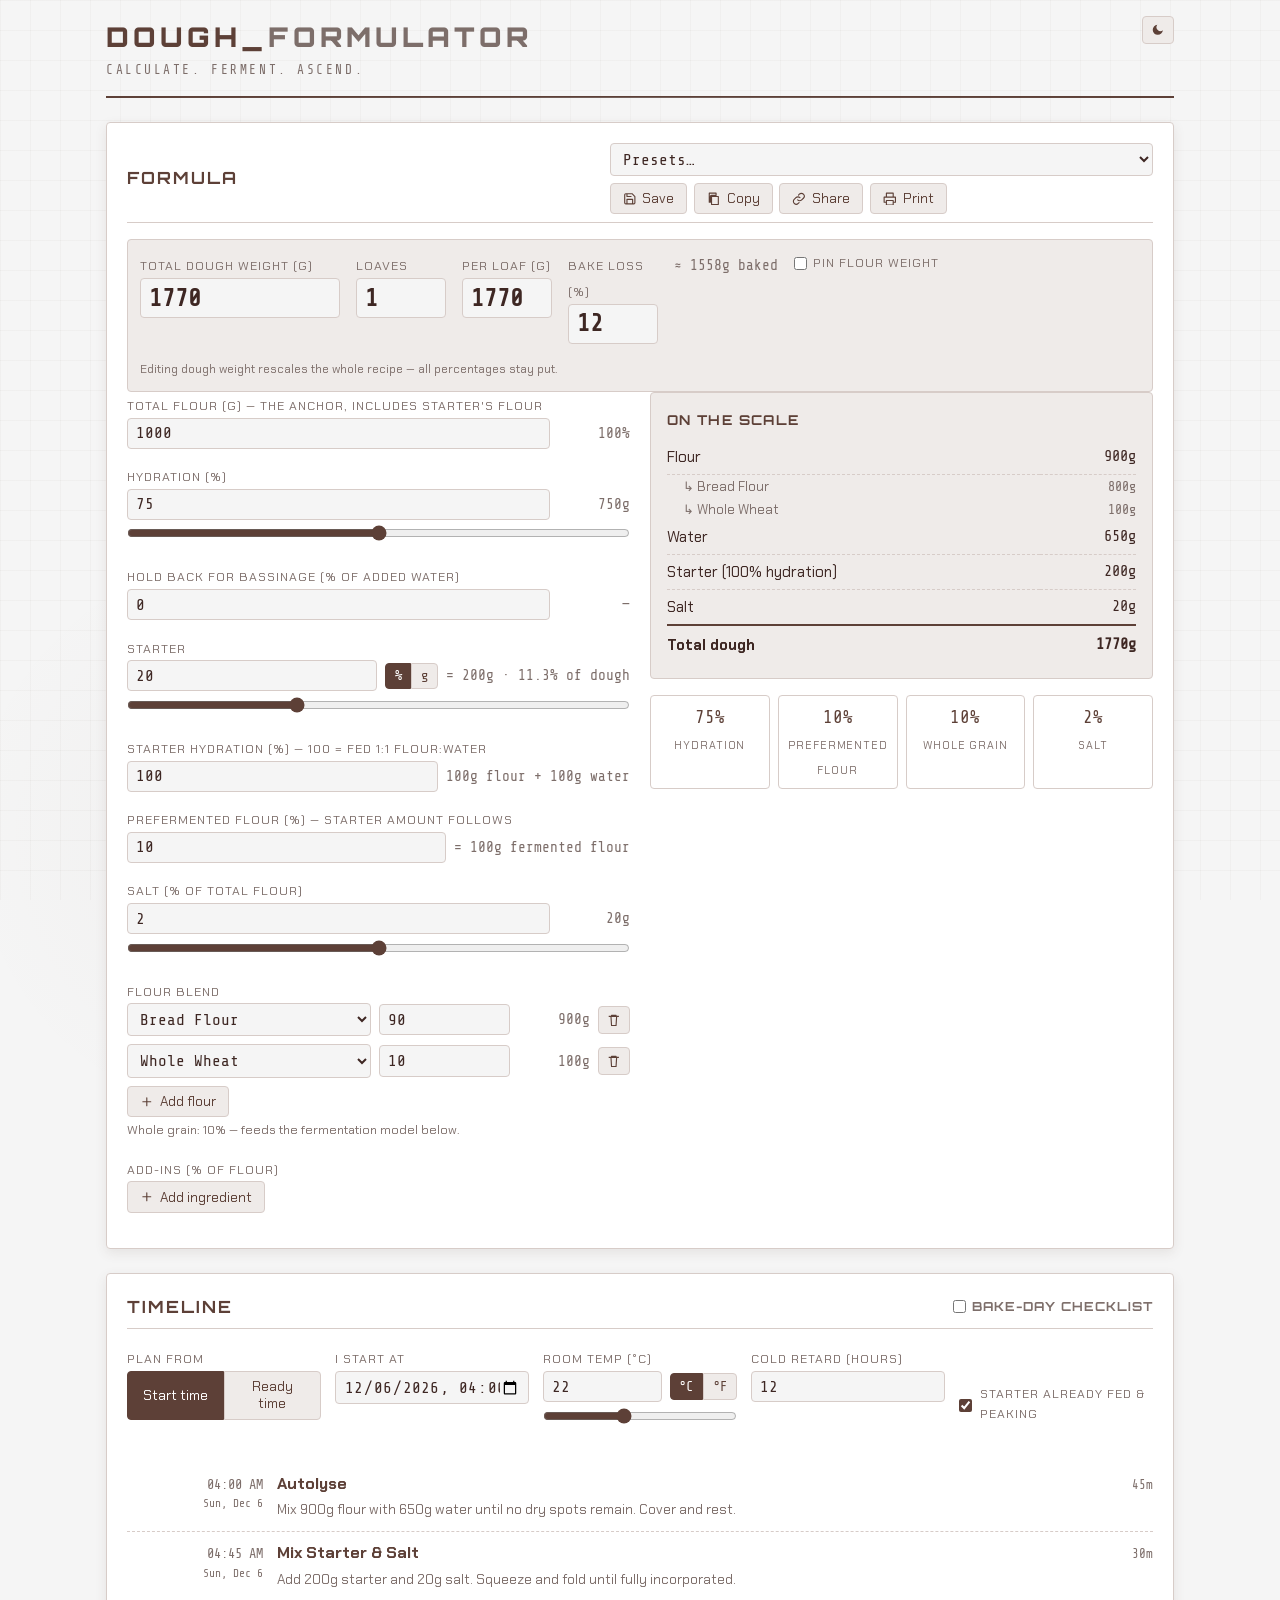
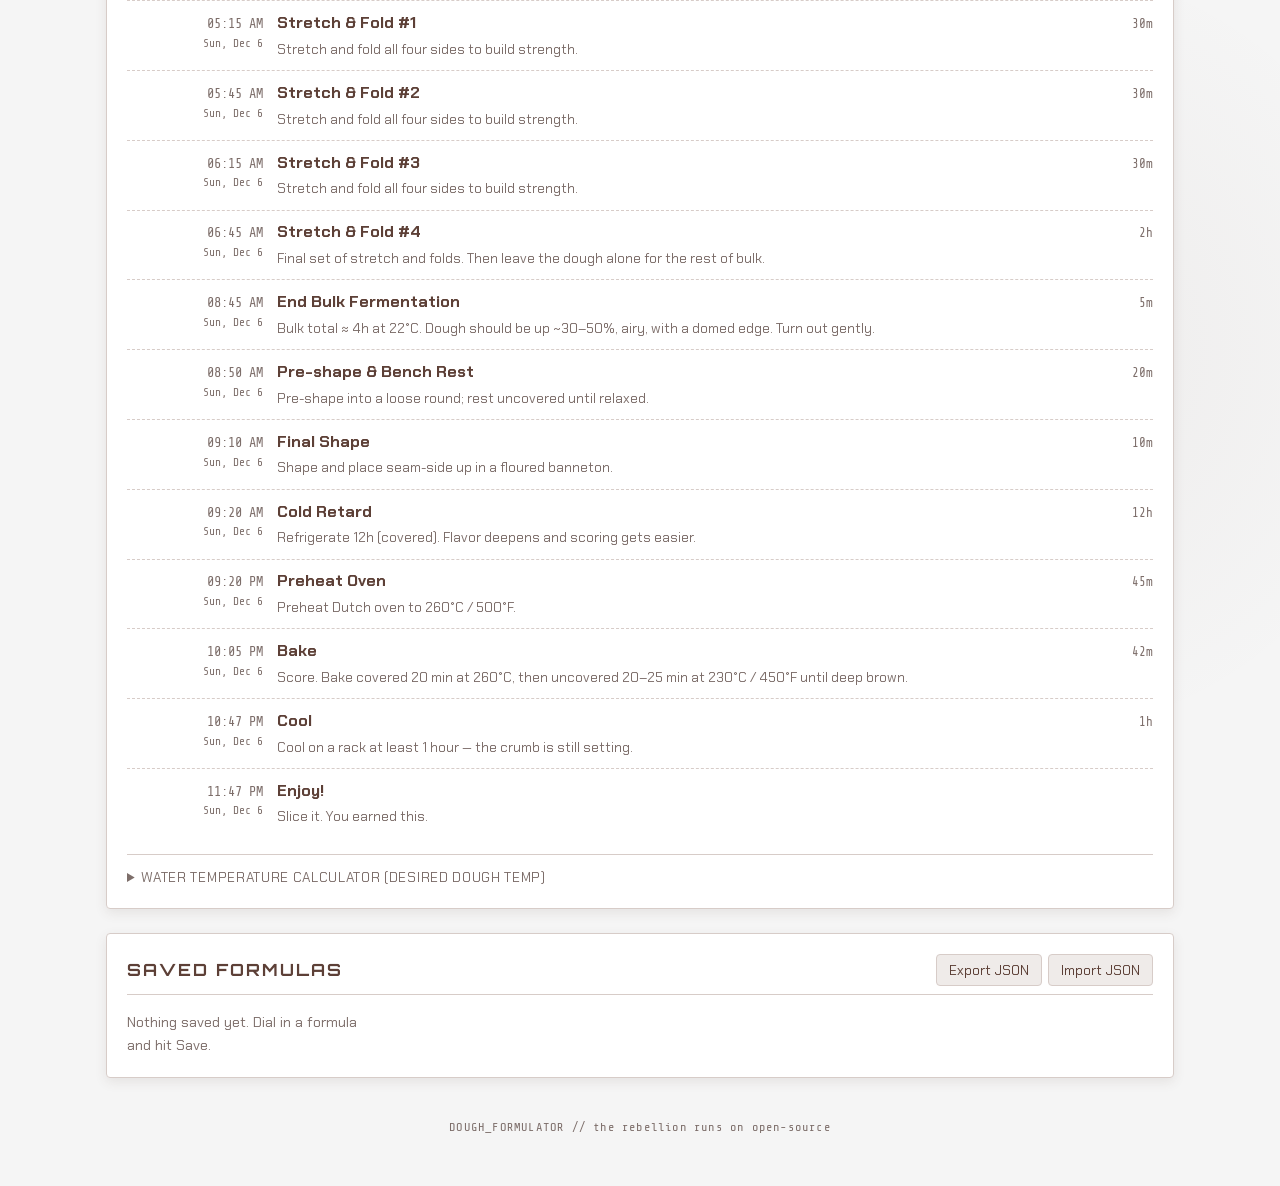
==== commit 6ef9f425: "Rebuild UI: adaptive formula card, Q10 timeline, loaves, add-ins, sharing - index.html/ui.js/app.js " ====
--- a/index.html
+++ b/index.html
@@ -2,287 +2,267 @@
 <html lang="en">
 <head>
     <meta charset="UTF-8">
-    <meta name="viewport" content="width=device-width, initial-scale=1.0, user-scalable=no">
-    <meta name="description" content="Simple sourdough calculator - calculate your perfect loaf">
-    <meta name="apple-mobile-web-app-capable" content="yes">
-    <meta name="mobile-web-app-capable" content="yes">
-
-    <title>DOUGH_FORMULATOR</title>
-
+    <meta name="viewport" content="width=device-width, initial-scale=1.0">
+    <meta name="description" content="Sourdough calculator: exact baker's math, adaptive fermentation timeline, shareable formulas.">
+    <title>DOUGH_FORMULATOR | Sourdough Calculator</title>
+    <link rel="icon" href="data:image/svg+xml,<svg xmlns='http://www.w3.org/2000/svg' viewBox='0 0 100 100'><text y='.9em' font-size='90'>🍞</text></svg>">
     <link rel="stylesheet" href="css/styles.css">
-    <link rel="preconnect" href="https://fonts.googleapis.com">
-    <link rel="preconnect" href="https://fonts.gstatic.com" crossorigin>
-    <link href="https://fonts.googleapis.com/css2?family=Inter:wght@400;500;600;700&display=swap" rel="stylesheet">
 </head>
 <body>
-    <div class="app">
-        <header class="app-header">
-            <h1>DOUGH_FORMULATOR</h1>
-            <div class="header-actions">
-                <button id="theme-toggle" class="icon-btn" aria-label="Toggle theme">
-                    <svg class="icon-sun" viewBox="0 0 24 24" fill="none" stroke="currentColor" stroke-width="2">
-                        <circle cx="12" cy="12" r="5"></circle>
-                        <path d="M12 1v2M12 21v2M4.22 4.22l1.42 1.42M18.36 18.36l1.42 1.42M1 12h2M21 12h2M4.22 19.78l1.42-1.42M18.36 5.64l1.42-1.42"></path>
-                    </svg>
-                    <svg class="icon-moon" viewBox="0 0 24 24" fill="none" stroke="currentColor" stroke-width="2">
-                        <path d="M21 12.79A9 9 0 1 1 11.21 3 7 7 0 0 0 21 12.79z"></path>
-                    </svg>
-                </button>
+    <!-- Inline SVG icon library -->
+    <svg xmlns="http://www.w3.org/2000/svg" style="display:none">
+        <symbol id="i-moon" viewBox="0 0 24 24"><path d="M21 12.8A9 9 0 1 1 11.2 3a7 7 0 0 0 9.8 9.8z"/></symbol>
+        <symbol id="i-sun" viewBox="0 0 24 24"><path d="M12 17a5 5 0 1 0 0-10 5 5 0 0 0 0 10zm0-15v3m0 14v3M2 12h3m14 0h3M4.9 4.9l2.1 2.1m10 10 2.1 2.1m0-14.2-2.1 2.1m-10 10-2.1 2.1" stroke="currentColor" stroke-width="2" fill="none" stroke-linecap="round"/></symbol>
+        <symbol id="i-copy" viewBox="0 0 24 24"><path d="M8 8h12v14H8zM4 2h12v4H8a2 2 0 0 0-2 2v10H4z" fill="none" stroke="currentColor" stroke-width="2" stroke-linejoin="round"/></symbol>
+        <symbol id="i-link" viewBox="0 0 24 24"><path d="M10 14a5 5 0 0 0 7.1 0l3-3a5 5 0 0 0-7.1-7.1l-1.5 1.5M14 10a5 5 0 0 0-7.1 0l-3 3a5 5 0 0 0 7.1 7.1l1.5-1.5" fill="none" stroke="currentColor" stroke-width="2" stroke-linecap="round"/></symbol>
+        <symbol id="i-print" viewBox="0 0 24 24"><path d="M6 9V2h12v7M6 18H2v-9h20v9h-4m-12-3h12v8H6z" fill="none" stroke="currentColor" stroke-width="2" stroke-linejoin="round"/></symbol>
+        <symbol id="i-save" viewBox="0 0 24 24"><path d="M19 21H5a2 2 0 0 1-2-2V5a2 2 0 0 1 2-2h11l5 5v11a2 2 0 0 1-2 2zM17 21v-8H7v8M7 3v5h8" fill="none" stroke="currentColor" stroke-width="2" stroke-linejoin="round"/></symbol>
+        <symbol id="i-plus" viewBox="0 0 24 24"><path d="M12 5v14M5 12h14" stroke="currentColor" stroke-width="2" fill="none" stroke-linecap="round"/></symbol>
+        <symbol id="i-trash" viewBox="0 0 24 24"><path d="M3 6h18M8 6V4h8v2m1 0-1 16H8L7 6" fill="none" stroke="currentColor" stroke-width="2" stroke-linejoin="round"/></symbol>
+    </svg>
+
+    <div class="app-container">
+        <header>
+            <div class="brand">
+                <h1>DOUGH_<span class="accent">FORMULATOR</span></h1>
+                <div class="tagline">Calculate. Ferment. Ascend.</div>
             </div>
+            <button id="theme-toggle" class="icon-btn" aria-label="Toggle dark mode">
+                <svg><use href="#i-moon"/></svg>
+            </button>
         </header>
 
-        <main class="calculator">
-            <!-- Recipe Name -->
-            <div class="card recipe-name-card">
-                <input type="text" id="recipe-name" class="recipe-name-input" placeholder="Recipe name..." value="My Sourdough">
-                <span class="recipe-status" id="recipe-status">Unsaved</span>
-            </div>
-
-            <!-- Total Flour -->
-            <div class="card">
-                <div class="card-header">
-                    <span class="card-label">Total Flour</span>
-                    <span class="card-value" id="total-flour-display">700g</span>
+        <main>
+            <!-- ============ FORMULA ============ -->
+            <section id="formula-card" class="card">
+                <h2>
+                    <span>Formula</span>
+                    <span class="card-header-actions no-print">
+                        <select id="preset-select" aria-label="Load a preset">
+                            <option value="">Presets…</option>
+                        </select>
+                        <button id="save-btn" title="Save formula"><svg><use href="#i-save"/></svg><span>Save</span></button>
+                        <button id="copy-btn" title="Copy formula as text"><svg><use href="#i-copy"/></svg><span>Copy</span></button>
+                        <button id="share-btn" title="Copy shareable link"><svg><use href="#i-link"/></svg><span>Share</span></button>
+                        <button id="print-btn" title="Print bake sheet"><svg><use href="#i-print"/></svg><span>Print</span></button>
+                    </span>
+                </h2>
+
+                <div class="dough-weight-block print-keep">
+                    <div class="field print-keep">
+                        <label for="dough-weight">Total dough weight (g)</label>
+                        <input type="number" id="dough-weight" min="200" max="50000" step="10">
+                    </div>
+                    <div class="field loaf-field print-keep">
+                        <label for="num-loaves">Loaves</label>
+                        <input type="number" id="num-loaves" min="1" max="40" step="1">
+                    </div>
+                    <div class="field loaf-field print-keep">
+                        <label for="loaf-weight">Per loaf (g)</label>
+                        <input type="number" id="loaf-weight" min="100" step="10">
+                    </div>
+                    <div class="field loaf-field no-print">
+                        <label for="bake-loss" title="Weight lost to evaporation in the oven">Bake loss (%)</label>
+                        <input type="number" id="bake-loss" min="0" max="30" step="1">
+                    </div>
+                    <span class="derived-value print-keep" id="out-baked" title="Estimated weight of each baked loaf"></span>
+                    <label class="pin-flour-label no-print" title="When pinned, dough-weight edits change hydration instead of rescaling">
+                        <input type="checkbox" id="pin-flour"> Pin flour weight
+                    </label>
+                    <span id="dough-caption" class="field-caption no-print">Editing dough weight rescales the whole recipe — all percentages stay put.</span>
                 </div>
-                <div class="slider-row">
-                    <button class="adjust-btn" data-target="total-flour" data-delta="-50">−</button>
-                    <input type="range" id="total-flour" class="slider" min="200" max="2000" value="700" step="10">
-                    <button class="adjust-btn" data-target="total-flour" data-delta="50">+</button>
+
+                <div class="formula-grid">
+                    <div class="formula-inputs no-print">
+                        <div class="field">
+                            <label for="flour-total">Total flour (g) — the anchor, includes starter's flour</label>
+                            <div class="row">
+                                <input type="number" id="flour-total" min="100" max="20000" step="10">
+                                <span class="derived-value">100%</span>
+                            </div>
+                        </div>
+
+                        <div class="field">
+                            <label for="hydration">Hydration (%)</label>
+                            <div class="row">
+                                <input type="number" id="hydration" min="40" max="120" step="0.5">
+                                <span class="derived-value" id="out-water-total" title="Total water, including starter water"></span>
+                            </div>
+                            <input type="range" id="hydration-slider" min="50" max="100" step="1" aria-label="Hydration slider">
+                        </div>
+
+                        <div class="field">
+                            <label for="reserved-water" title="Water held back from the initial mix, added during folds">Hold back for bassinage (% of added water)</label>
+                            <div class="row">
+                                <input type="number" id="reserved-water" min="0" max="50" step="5">
+                                <span class="derived-value" id="out-reserved"></span>
+                            </div>
+                        </div>
+
+                        <div class="field">
+                            <label for="starter-value">Starter</label>
+                            <div class="row">
+                                <input type="number" id="starter-value" min="0" step="1">
+                                <span class="unit-toggle">
+                                    <button id="starter-unit-pct" class="active" title="Starter as % of total flour">%</button>
+                                    <button id="starter-unit-g" title="Starter in grams">g</button>
+                                </span>
+                                <span class="derived-value" id="out-starter-alt"></span>
+                            </div>
+                            <input type="range" id="starter-slider" min="5" max="50" step="1" aria-label="Starter percentage slider">
+                        </div>
+
+                        <div class="field">
+                            <label for="starter-hydration">Starter hydration (%) — 100 = fed 1:1 flour:water</label>
+                            <div class="row">
+                                <input type="number" id="starter-hydration" min="30" max="200" step="5">
+                                <span class="derived-value" id="out-starter-split" title="Flour + water inside your starter"></span>
+                            </div>
+                        </div>
+
+                        <div class="field">
+                            <label for="pff" title="How much of the total flour has already fermented inside the starter">Prefermented flour (%) — starter amount follows</label>
+                            <div class="row">
+                                <input type="number" id="pff" min="0.5" max="60" step="0.5">
+                                <span class="derived-value" id="out-pff-note"></span>
+                            </div>
+                        </div>
+
+                        <div class="field">
+                            <label for="salt-pct" title="Salt % is of total flour, including flour from your starter">Salt (% of total flour)</label>
+                            <div class="row">
+                                <input type="number" id="salt-pct" min="0" max="5" step="0.1">
+                                <span class="derived-value" id="out-salt"></span>
+                            </div>
+                            <input type="range" id="salt-slider" min="0" max="4" step="0.1" aria-label="Salt slider">
+                        </div>
+
+                        <div class="field">
+                            <label>Flour blend</label>
+                            <div id="blend-rows"></div>
+                            <button id="add-flour-btn"><svg><use href="#i-plus"/></svg><span>Add flour</span></button>
+                            <div class="subtle-note" id="blend-note"></div>
+                        </div>
+
+                        <div class="field">
+                            <label title="Seeds, oil, syrup… Liquid add-ins count as water, so true hydration holds automatically">Add-ins (% of flour)</label>
+                            <div id="addin-rows"></div>
+                            <button id="add-addin-btn"><svg><use href="#i-plus"/></svg><span>Add ingredient</span></button>
+                            <div class="subtle-note" id="addin-note"></div>
+                        </div>
+                    </div>
+
+                    <div>
+                        <div class="mix-panel print-keep">
+                            <h3>On the scale</h3>
+                            <table class="mix-table">
+                                <tbody id="mix-body"></tbody>
+                            </table>
+                        </div>
+                        <div class="stats-panel print-keep" id="stats-panel"></div>
+                    </div>
                 </div>
-            </div>
-
-            <!-- Hydration -->
-            <div class="card">
-                <div class="card-header">
-                    <span class="card-label">Hydration</span>
-                    <span class="card-value" id="hydration-display">75%</span>
+            </section>
+
+            <!-- ============ TIMELINE ============ -->
+            <section id="timeline-card" class="card">
+                <h2>
+                    <span>Timeline</span>
+                    <span class="card-header-actions no-print">
+                        <label class="pin-flour-label"><input type="checkbox" id="checklist-toggle"> Bake-day checklist</label>
+                    </span>
+                </h2>
+
+                <div class="timeline-controls no-print">
+                    <div class="field">
+                        <label>Plan from</label>
+                        <div class="mode-toggle">
+                            <button id="mode-start" class="active">Start time</button>
+                            <button id="mode-ready">Ready time</button>
+                        </div>
+                    </div>
+                    <div class="field">
+                        <label for="anchor-time" id="anchor-time-label">I start at</label>
+                        <input type="datetime-local" id="anchor-time">
+                    </div>
+                    <div class="field">
+                        <label for="room-temp"><span id="room-temp-label">Room temp</span></label>
+                        <div class="row">
+                            <input type="number" id="room-temp" step="1">
+                            <span class="unit-toggle">
+                                <button id="temp-unit-c" class="active">°C</button>
+                                <button id="temp-unit-f">°F</button>
+                            </span>
+                        </div>
+                        <input type="range" id="room-temp-slider" min="15" max="32" step="1" aria-label="Room temperature slider">
+                    </div>
+                    <div class="field">
+                        <label for="retard-hours">Cold retard (hours)</label>
+                        <input type="number" id="retard-hours" min="0" max="48" step="1">
+                    </div>
+                    <div class="checkbox-field">
+                        <input type="checkbox" id="starter-fed" checked>
+                        <label for="starter-fed">Starter already fed &amp; peaking</label>
+                    </div>
                 </div>
-                <div class="slider-row">
-                    <button class="adjust-btn" data-target="hydration" data-delta="-1">−</button>
-                    <input type="range" id="hydration" class="slider" min="50" max="100" value="75" step="1">
-                    <button class="adjust-btn" data-target="hydration" data-delta="1">+</button>
-                </div>
-                <div class="card-detail">
-                    <span>Water</span>
-                    <span id="water-display">525g</span>
-                </div>
-            </div>
-
-            <!-- Starter -->
-            <div class="card">
-                <div class="card-header">
-                    <span class="card-label">Starter</span>
-                    <span class="card-value" id="starter-display">150g</span>
-                </div>
-                <div class="card-subtitle">
-                    <span id="starter-flour-pct">(21.4% of flour)</span>
-                    <span id="starter-total-pct">(10.9% of total)</span>
-                </div>
-                <div class="slider-row">
-                    <button class="adjust-btn" data-target="starter" data-delta="-10">−</button>
-                    <input type="range" id="starter" class="slider" min="50" max="400" value="150" step="10">
-                    <button class="adjust-btn" data-target="starter" data-delta="10">+</button>
-                </div>
-            </div>
-
-            <!-- Starter Hydration -->
-            <div class="card">
-                <div class="card-header">
-                    <span class="card-label">Starter Hydration</span>
-                    <span class="card-value" id="starter-hydration-display">100%</span>
-                </div>
-                <div class="slider-row">
-                    <button class="adjust-btn" data-target="starter-hydration" data-delta="-5">−</button>
-                    <input type="range" id="starter-hydration" class="slider" min="50" max="150" value="100" step="5">
-                    <button class="adjust-btn" data-target="starter-hydration" data-delta="5">+</button>
-                </div>
-            </div>
-
-            <!-- Salt -->
-            <div class="card">
-                <div class="card-header">
-                    <span class="card-label">Salt to Flour Ratio</span>
-                    <span class="card-value" id="salt-pct-display">2.0%</span>
-                </div>
-                <div class="slider-row">
-                    <button class="adjust-btn" data-target="salt-pct" data-delta="-0.1">−</button>
-                    <input type="range" id="salt-pct" class="slider" min="1" max="4" value="2" step="0.1">
-                    <button class="adjust-btn" data-target="salt-pct" data-delta="0.1">+</button>
-                </div>
-                <div class="card-detail">
-                    <span>Salt</span>
-                    <span id="salt-display">14g</span>
-                </div>
-            </div>
-
-            <!-- Two Flour Toggle -->
-            <div class="card">
-                <div class="card-header">
-                    <span class="card-label">Use 2 types of flour?</span>
-                    <label class="toggle">
-                        <input type="checkbox" id="two-flour-toggle">
-                        <span class="toggle-slider"></span>
-                    </label>
-                </div>
-            </div>
-
-            <!-- Flour Blend (hidden by default) -->
-            <div class="card" id="flour-blend-card" style="display: none;">
-                <div class="card-header">
-                    <span class="card-label">Main Flour %</span>
-                    <span class="card-value" id="main-flour-pct-display">80%</span>
-                </div>
-                <div class="slider-row">
-                    <button class="adjust-btn" data-target="main-flour-pct" data-delta="-5">−</button>
-                    <input type="range" id="main-flour-pct" class="slider" min="50" max="100" value="80" step="5">
-                    <button class="adjust-btn" data-target="main-flour-pct" data-delta="5">+</button>
-                </div>
-                <div class="flour-split">
-                    <div class="flour-split-item">
-                        <span class="flour-split-label">Main:</span>
-                        <span class="flour-split-value" id="main-flour-display">560g</span>
-                    </div>
-                    <div class="flour-split-item">
-                        <span class="flour-split-label">2nd:</span>
-                        <span class="flour-split-value" id="second-flour-display">140g</span>
-                    </div>
-                </div>
-            </div>
-
-            <!-- Loaves -->
-            <div class="card">
-                <div class="card-header">
-                    <span class="card-label">Split into # of Loaves</span>
-                    <span class="card-value" id="num-loaves-display">2</span>
-                </div>
-                <div class="slider-row">
-                    <button class="adjust-btn" data-target="num-loaves" data-delta="-1">−</button>
-                    <input type="range" id="num-loaves" class="slider" min="1" max="8" value="2" step="1">
-                    <button class="adjust-btn" data-target="num-loaves" data-delta="1">+</button>
-                </div>
-            </div>
-
-            <!-- Results Summary -->
-            <div class="card results-card">
-                <div class="results-header">
-                    <span class="results-title">Total Dough</span>
-                    <span class="results-total" id="total-dough-display">1375g</span>
-                </div>
-                <div class="results-loaf">
-                    <span>Loaf Weight</span>
-                    <span id="loaf-weight-display">688g</span>
-                </div>
-                <div class="results-divider"></div>
-                <div class="results-grid">
-                    <div class="result-item">
-                        <span class="result-label">Flour to add</span>
-                        <span class="result-value" id="flour-to-add-display">625g</span>
-                    </div>
-                    <div class="result-item">
-                        <span class="result-label">Water to add</span>
-                        <span class="result-value" id="water-to-add-display">450g</span>
-                    </div>
-                    <div class="result-item">
-                        <span class="result-label">Starter</span>
-                        <span class="result-value" id="result-starter-display">150g</span>
-                    </div>
-                    <div class="result-item">
-                        <span class="result-label">Salt</span>
-                        <span class="result-value" id="result-salt-display">14g</span>
-                    </div>
-                </div>
-            </div>
-
-            <!-- Baking Settings -->
-            <div class="card">
-                <div class="card-section-title">Baking</div>
-                <div class="baking-row">
-                    <div class="baking-item">
-                        <span class="baking-label">Temp 1</span>
-                        <div class="baking-input-row">
-                            <button class="adjust-btn small" data-target="bake-temp-1" data-delta="-5">−</button>
-                            <span class="baking-value" id="bake-temp-1-display">450°F</span>
-                            <button class="adjust-btn small" data-target="bake-temp-1" data-delta="5">+</button>
-                        </div>
-                        <input type="range" id="bake-temp-1" class="slider" min="400" max="500" value="450" step="5">
-                    </div>
-                    <div class="baking-item">
-                        <span class="baking-label">Time 1</span>
-                        <div class="baking-input-row">
-                            <button class="adjust-btn small" data-target="bake-time-1" data-delta="-1">−</button>
-                            <span class="baking-value" id="bake-time-1-display">20 min</span>
-                            <button class="adjust-btn small" data-target="bake-time-1" data-delta="1">+</button>
-                        </div>
-                        <input type="range" id="bake-time-1" class="slider" min="10" max="40" value="20" step="1">
-                    </div>
-                </div>
-                <div class="baking-row">
-                    <div class="baking-item">
-                        <span class="baking-label">Temp 2</span>
-                        <div class="baking-input-row">
-                            <button class="adjust-btn small" data-target="bake-temp-2" data-delta="-5">−</button>
-                            <span class="baking-value" id="bake-temp-2-display">425°F</span>
-                            <button class="adjust-btn small" data-target="bake-temp-2" data-delta="5">+</button>
-                        </div>
-                        <input type="range" id="bake-temp-2" class="slider" min="350" max="475" value="425" step="5">
-                    </div>
-                    <div class="baking-item">
-                        <span class="baking-label">Time 2</span>
-                        <div class="baking-input-row">
-                            <button class="adjust-btn small" data-target="bake-time-2" data-delta="-1">−</button>
-                            <span class="baking-value" id="bake-time-2-display">25 min</span>
-                            <button class="adjust-btn small" data-target="bake-time-2" data-delta="1">+</button>
-                        </div>
-                        <input type="range" id="bake-time-2" class="slider" min="10" max="40" value="25" step="1">
-                    </div>
-                </div>
-                <div class="temp-unit-toggle">
-                    <button id="temp-unit-btn" class="text-btn">Switch to °C</button>
-                </div>
-            </div>
-
-            <!-- Actions -->
-            <div class="card actions-card">
-                <button id="save-btn" class="btn btn-primary">Save Recipe</button>
-                <button id="copy-btn" class="btn btn-secondary">Copy to Clipboard</button>
-            </div>
-
-            <!-- Saved Recipes -->
-            <div class="card" id="saved-recipes-card">
-                <div class="card-section-title">Saved Recipes</div>
-                <div id="saved-recipes-list" class="saved-recipes-list">
-                    <p class="empty-state">No saved recipes yet</p>
-                </div>
-                <div class="recipes-actions">
-                    <button id="export-btn" class="btn btn-small">Export All</button>
-                    <label class="btn btn-small">
-                        Import
-                        <input type="file" id="import-input" accept=".json" style="display: none;">
-                    </label>
-                </div>
-            </div>
+
+                <ol class="schedule" id="schedule-list"></ol>
+
+                <details class="ddt-panel no-print">
+                    <summary>Water temperature calculator (desired dough temp)</summary>
+                    <div class="ddt-grid">
+                        <div class="field">
+                            <label for="ddt">Target dough temp (°C)</label>
+                            <input type="number" id="ddt" value="25" step="0.5">
+                        </div>
+                        <div class="field">
+                            <label for="flour-temp">Flour temp (°C)</label>
+                            <input type="number" id="flour-temp" value="21" step="0.5">
+                        </div>
+                        <div class="field">
+                            <label for="starter-temp">Starter temp (°C)</label>
+                            <input type="number" id="starter-temp" value="23" step="0.5">
+                        </div>
+                        <div class="ddt-result" id="ddt-result"></div>
+                    </div>
+                </details>
+            </section>
+
+            <!-- ============ SAVED ============ -->
+            <section id="saved-card" class="card">
+                <h2>
+                    <span>Saved Formulas</span>
+                    <span class="card-header-actions">
+                        <button id="export-btn">Export JSON</button>
+                        <button id="import-btn">Import JSON</button>
+                        <input type="file" id="import-file" accept=".json,application/json" style="display:none">
+                    </span>
+                </h2>
+                <div class="saved-grid" id="saved-grid"></div>
+            </section>
         </main>
 
-        <footer class="app-footer">
-            <p>DOUGH_FORMULATOR &copy; 2025</p>
-        </footer>
+        <footer>DOUGH_FORMULATOR // the rebellion runs on open-source</footer>
     </div>
 
-    <!-- Save Modal -->
-    <div id="save-modal" class="modal">
-        <div class="modal-content">
-            <h2>Save Recipe</h2>
-            <input type="text" id="save-recipe-name" class="modal-input" placeholder="Recipe name">
-            <textarea id="save-recipe-notes" class="modal-textarea" placeholder="Notes (optional)"></textarea>
-            <div class="modal-actions">
-                <button id="save-confirm" class="btn btn-primary">Save</button>
-                <button id="save-cancel" class="btn btn-secondary">Cancel</button>
-            </div>
+    <dialog id="save-dialog">
+        <h3>Save Formula</h3>
+        <div class="field">
+            <label for="save-name">Name</label>
+            <input type="text" id="save-name" placeholder="e.g. Saturday country loaf">
         </div>
-    </div>
-
-    <script src="js/calculator.js"></script>
-    <script src="js/storage.js"></script>
-    <script src="js/app.js"></script>
+        <div class="field">
+            <label for="save-notes">Notes</label>
+            <textarea id="save-notes" rows="3" placeholder="optional"></textarea>
+        </div>
+        <div class="dialog-actions">
+            <button id="save-cancel">Cancel</button>
+            <button id="save-confirm" class="primary">Save</button>
+        </div>
+    </dialog>
+
+    <div class="toast" id="toast"></div>
+
+    <script type="module" src="js/app.js"></script>
 </body>
 </html>
--- a/css/styles.css
+++ b/css/styles.css
@@ -1,799 +1,628 @@
-/* DOUGH_FORMULATOR - Clean Mobile-First Styles */
+/* DOUGH_FORMULATOR — warm-brown bakery palette, retro-mono type. */
+
+@import url('https://fonts.googleapis.com/css2?family=Chakra+Petch:wght@300;400;500;700&family=Orbitron:wght@400;500;700;900&family=Share+Tech+Mono&display=swap');
 
 :root {
-    /* Light theme (default) */
-    --bg-primary: #f5f5f5;
-    --bg-card: #ffffff;
-    --bg-card-hover: #fafafa;
-    --text-primary: #1a1a1a;
-    --text-secondary: #666666;
-    --text-muted: #999999;
-    --accent: #2563eb;
-    --accent-light: #3b82f6;
-    --accent-bg: #eff6ff;
-    --border: #e5e5e5;
-    --border-light: #f0f0f0;
-    --shadow: 0 1px 3px rgba(0, 0, 0, 0.08);
-    --shadow-lg: 0 4px 12px rgba(0, 0, 0, 0.1);
-    --slider-track: #e0e0e0;
-    --slider-fill: #2563eb;
-    --slider-thumb: #2563eb;
-    --toggle-bg: #d1d5db;
-    --toggle-bg-active: #2563eb;
-    --results-bg: #f8fafc;
-    --danger: #dc2626;
-}
-
-[data-theme="dark"] {
-    --bg-primary: #0f0f0f;
-    --bg-card: #1a1a1a;
-    --bg-card-hover: #222222;
-    --text-primary: #f5f5f5;
-    --text-secondary: #a0a0a0;
-    --text-muted: #666666;
-    --accent: #3b82f6;
-    --accent-light: #60a5fa;
-    --accent-bg: #1e3a5f;
-    --border: #2a2a2a;
-    --border-light: #333333;
-    --shadow: 0 1px 3px rgba(0, 0, 0, 0.3);
-    --shadow-lg: 0 4px 12px rgba(0, 0, 0, 0.4);
-    --slider-track: #333333;
-    --slider-fill: #3b82f6;
-    --slider-thumb: #3b82f6;
-    --toggle-bg: #404040;
-    --toggle-bg-active: #3b82f6;
-    --results-bg: #141414;
-}
-
-* {
-    box-sizing: border-box;
-    margin: 0;
-    padding: 0;
-}
-
-html {
-    font-size: 16px;
-    -webkit-tap-highlight-color: transparent;
-}
+    /* Warm Brown - Light Mode */
+    --primary-color: #5D4037;
+    --primary-color-rgb: 93, 64, 55;
+    --primary-light: #8D6E63;
+    --primary-dark: #3E2723;
+    --secondary-color: #EFEBE9;
+    --accent-color: #7D6E6A;
+    --accent-color-rgb: 125, 110, 106;
+    --text-color: #3E2723;
+    --text-light: #7D6E6A;
+    --bg-color: #F5F5F5;
+    --card-bg: #FFFFFF;
+    --border-color: #D7CCC8;
+    --success-color: #4CAF50;
+    --error-color: #D32F2F;
+    --highlight-bg: rgba(255, 160, 0, 0.25);
+    --shadow: 0 4px 12px rgba(93, 64, 55, 0.1);
+
+    --font-main: 'Chakra Petch', 'Segoe UI', sans-serif;
+    --font-display: 'Orbitron', 'Chakra Petch', sans-serif;
+    --font-mono: 'Share Tech Mono', 'Chakra Petch', monospace;
+    --border-radius: 4px;
+    --transition: all 0.25s ease;
+}
+
+.dark-theme {
+    --primary-color: #8D6E63;
+    --primary-color-rgb: 141, 110, 99;
+    --primary-light: #A1887F;
+    --primary-dark: #6D4C41;
+    --secondary-color: #3E2723;
+    --accent-color: #BCAAA4;
+    --accent-color-rgb: 188, 170, 164;
+    --text-color: #EFEBE9;
+    --text-light: #BCAAA4;
+    --bg-color: #212121;
+    --card-bg: #292929;
+    --border-color: #4E342E;
+    --success-color: #66BB6A;
+    --error-color: #EF5350;
+    --highlight-bg: rgba(255, 179, 0, 0.2);
+    --shadow: 0 4px 12px rgba(0, 0, 0, 0.35);
+}
+
+* { margin: 0; padding: 0; box-sizing: border-box; }
 
 body {
-    font-family: 'Inter', -apple-system, BlinkMacSystemFont, 'Segoe UI', Roboto, sans-serif;
-    background: var(--bg-primary);
-    color: var(--text-primary);
-    line-height: 1.5;
-    min-height: 100vh;
-    overflow-x: hidden;
-}
-
-/* App Container */
-.app {
-    max-width: 480px;
+    font-family: var(--font-main);
+    line-height: 1.6;
+    color: var(--text-color);
+    background-color: var(--bg-color);
+    transition: var(--transition);
+    background-image:
+        radial-gradient(circle at 20% 30%, rgba(var(--primary-color-rgb), 0.03) 0%, transparent 300px),
+        radial-gradient(circle at 80% 70%, rgba(var(--primary-color-rgb), 0.05) 0%, transparent 400px);
+}
+
+.app-container {
+    max-width: 1100px;
     margin: 0 auto;
-    min-height: 100vh;
+    padding: 1rem;
+    position: relative;
+}
+
+.app-container::before {
+    content: '';
+    position: fixed;
+    inset: 0;
+    background-image:
+        linear-gradient(to right, rgba(var(--primary-color-rgb), 0.03) 1px, transparent 1px),
+        linear-gradient(to bottom, rgba(var(--primary-color-rgb), 0.03) 1px, transparent 1px);
+    background-size: 30px 30px;
+    pointer-events: none;
+    z-index: -1;
+}
+
+/* ---------- Header ---------- */
+
+header {
     display: flex;
-    flex-direction: column;
-}
-
-/* Header */
-.app-header {
+    justify-content: space-between;
+    align-items: flex-start;
+    margin-bottom: 1.5rem;
+    padding-bottom: 1rem;
+    border-bottom: 2px solid var(--primary-color);
+    position: relative;
+}
+
+header::after {
+    content: '';
+    position: absolute;
+    bottom: -2px;
+    left: 0;
+    width: 100%;
+    height: 1px;
+    background: linear-gradient(90deg, transparent, var(--accent-color), transparent);
+    opacity: 0.7;
+}
+
+h1 {
+    font-family: var(--font-display);
+    font-size: 1.7rem;
+    font-weight: 900;
+    color: var(--primary-color);
+    letter-spacing: 0.15em;
+    text-transform: uppercase;
+}
+
+h1 .accent { color: var(--accent-color); }
+
+.tagline {
+    font-family: var(--font-mono);
+    font-size: 0.8rem;
+    color: var(--text-light);
+    letter-spacing: 0.2em;
+    text-transform: uppercase;
+}
+
+/* ---------- Cards ---------- */
+
+.card {
+    background: var(--card-bg);
+    border: 1px solid var(--border-color);
+    border-radius: var(--border-radius);
+    box-shadow: var(--shadow);
+    padding: 1.25rem;
+    margin-bottom: 1.5rem;
+}
+
+.card > h2 {
+    font-family: var(--font-display);
+    font-size: 1.05rem;
+    letter-spacing: 0.12em;
+    text-transform: uppercase;
+    color: var(--primary-color);
+    border-bottom: 1px solid var(--border-color);
+    padding-bottom: 0.5rem;
+    margin-bottom: 1rem;
     display: flex;
     justify-content: space-between;
     align-items: center;
-    padding: 16px 16px 8px;
-    position: sticky;
-    top: 0;
-    background: var(--bg-primary);
-    z-index: 100;
-}
-
-.app-header h1 {
-    font-size: 1.25rem;
+    gap: 0.5rem;
+    flex-wrap: wrap;
+}
+
+.card-header-actions { display: flex; gap: 0.4rem; align-items: center; flex-wrap: wrap; }
+
+/* ---------- Buttons & inputs ---------- */
+
+button {
+    font-family: var(--font-main);
+    font-size: 0.85rem;
+    color: var(--primary-color);
+    background: var(--secondary-color);
+    border: 1px solid var(--border-color);
+    border-radius: var(--border-radius);
+    padding: 0.4rem 0.75rem;
+    cursor: pointer;
+    transition: var(--transition);
+    display: inline-flex;
+    align-items: center;
+    gap: 0.4rem;
+}
+
+button:hover { border-color: var(--primary-color); background: var(--card-bg); }
+
+button.primary {
+    background: var(--primary-color);
+    color: var(--card-bg);
+    border-color: var(--primary-color);
+}
+
+button.primary:hover { background: var(--primary-dark); }
+
+button.icon-btn { padding: 0.4rem 0.5rem; }
+
+button svg { width: 1em; height: 1em; fill: currentColor; }
+
+button.danger:hover { border-color: var(--error-color); color: var(--error-color); }
+
+input[type="number"], input[type="text"], input[type="datetime-local"], select, textarea {
+    font-family: var(--font-mono);
+    font-size: 1rem;
+    color: var(--text-color);
+    background: var(--bg-color);
+    border: 1px solid var(--border-color);
+    border-radius: var(--border-radius);
+    padding: 0.35rem 0.5rem;
+    width: 100%;
+    transition: var(--transition);
+}
+
+input:focus, select:focus, textarea:focus {
+    outline: none;
+    border-color: var(--primary-color);
+    box-shadow: 0 0 0 2px rgba(var(--primary-color-rgb), 0.15);
+}
+
+input[type="range"] {
+    width: 100%;
+    accent-color: var(--primary-color);
+    margin-top: 0.35rem;
+}
+
+input[type="checkbox"] { accent-color: var(--primary-color); }
+
+label {
+    font-size: 0.78rem;
+    letter-spacing: 0.08em;
+    text-transform: uppercase;
+    color: var(--text-light);
+}
+
+/* ---------- Formula card layout ---------- */
+
+.formula-grid {
+    display: grid;
+    grid-template-columns: 1fr 1fr;
+    gap: 1.25rem;
+    align-items: start;
+}
+
+@media (max-width: 760px) {
+    .formula-grid { grid-template-columns: 1fr; }
+    /* Bigger touch targets and values on phones */
+    input[type="number"], input[type="datetime-local"], select { font-size: 1.15rem; padding: 0.5rem 0.6rem; }
+    .dough-weight-block input[type="number"] { font-size: 1.6rem; }
+    button { padding: 0.55rem 0.9rem; }
+    .schedule .when { flex-basis: 6.5rem; }
+    .field .row, .blend-row { flex-wrap: wrap; }
+    .field .row input[type="number"] { min-width: 5.5rem; }
+    .derived-value { text-align: left; }
+}
+
+.dough-weight-block {
+    grid-column: 1 / -1;
+    display: flex;
+    align-items: baseline;
+    gap: 1rem;
+    flex-wrap: wrap;
+    padding: 0.75rem;
+    background: var(--secondary-color);
+    border-radius: var(--border-radius);
+    border: 1px solid var(--border-color);
+}
+
+.dough-weight-block .field { flex: 0 0 200px; margin-bottom: 0; }
+
+.dough-weight-block .loaf-field { flex: 0 0 90px; }
+
+.dough-weight-block .loaf-field input { font-size: 1rem; }
+
+.dough-weight-block input[type="number"] {
+    font-size: 1.5rem;
     font-weight: 700;
-    letter-spacing: -0.02em;
-}
-
-.icon-btn {
-    width: 40px;
-    height: 40px;
-    border: none;
-    background: var(--bg-card);
-    border-radius: 10px;
+}
+
+.field-caption {
+    font-size: 0.75rem;
+    color: var(--text-light);
+    text-transform: none;
+    letter-spacing: normal;
+    flex: 1;
+    min-width: 200px;
+}
+
+.pin-flour-label {
+    display: inline-flex;
+    align-items: center;
+    gap: 0.4rem;
+    font-size: 0.78rem;
     cursor: pointer;
+    white-space: nowrap;
+}
+
+.field { margin-bottom: 0.9rem; }
+
+.field .row {
     display: flex;
     align-items: center;
+    gap: 0.5rem;
+}
+
+.field .row input[type="number"] { flex: 1; }
+
+.derived-value {
+    font-family: var(--font-mono);
+    color: var(--text-light);
+    font-size: 0.9rem;
+    white-space: nowrap;
+    min-width: 4.5rem;
+    text-align: right;
+}
+
+.unit-toggle { display: inline-flex; }
+
+.unit-toggle button {
+    padding: 0.3rem 0.55rem;
+    border-radius: 0;
+    font-family: var(--font-mono);
+}
+
+.unit-toggle button:first-child { border-radius: var(--border-radius) 0 0 var(--border-radius); }
+.unit-toggle button:last-child { border-radius: 0 var(--border-radius) var(--border-radius) 0; }
+
+.unit-toggle button.active {
+    background: var(--primary-color);
+    color: var(--card-bg);
+    border-color: var(--primary-color);
+}
+
+/* ---------- Blend editor ---------- */
+
+.blend-row {
+    display: flex;
+    gap: 0.5rem;
+    align-items: center;
+    margin-bottom: 0.5rem;
+}
+
+.blend-row select { flex: 2; }
+.blend-row input { flex: 1; }
+
+.subtle-note {
+    font-size: 0.78rem;
+    color: var(--text-light);
+    margin-top: 0.25rem;
+}
+
+/* ---------- Mix panel (what to actually weigh) ---------- */
+
+.mix-panel {
+    background: var(--secondary-color);
+    border: 1px solid var(--border-color);
+    border-radius: var(--border-radius);
+    padding: 1rem;
+}
+
+.mix-panel h3, .stats-panel h3 {
+    font-family: var(--font-display);
+    font-size: 0.85rem;
+    letter-spacing: 0.1em;
+    text-transform: uppercase;
+    color: var(--primary-color);
+    margin-bottom: 0.6rem;
+}
+
+.mix-table { width: 100%; border-collapse: collapse; }
+
+.mix-table td {
+    padding: 0.3rem 0;
+    font-size: 0.95rem;
+    border-bottom: 1px dashed var(--border-color);
+}
+
+.mix-table td:last-child {
+    text-align: right;
+    font-family: var(--font-mono);
+}
+
+.mix-table tr.total td {
+    border-bottom: none;
+    border-top: 2px solid var(--primary-color);
+    font-weight: 700;
+    padding-top: 0.45rem;
+}
+
+.mix-table .mix-sub td {
+    font-size: 0.82rem;
+    color: var(--text-light);
+    border-bottom: none;
+    padding: 0.05rem 0 0.05rem 1rem;
+}
+
+.stats-panel {
+    margin-top: 1rem;
+    display: grid;
+    grid-template-columns: repeat(auto-fit, minmax(110px, 1fr));
+    gap: 0.5rem;
+}
+
+.stat {
+    background: var(--card-bg);
+    border: 1px solid var(--border-color);
+    border-radius: var(--border-radius);
+    padding: 0.4rem 0.6rem;
+    text-align: center;
+}
+
+.stat .value {
+    font-family: var(--font-mono);
+    font-size: 1.1rem;
+    color: var(--primary-color);
+    display: block;
+}
+
+.stat .label {
+    font-size: 0.68rem;
+    letter-spacing: 0.08em;
+    text-transform: uppercase;
+    color: var(--text-light);
+}
+
+/* Pulse highlight when a derived number changes */
+@keyframes just-changed-pulse {
+    0% { background-color: var(--highlight-bg); }
+    100% { background-color: transparent; }
+}
+
+.just-changed { animation: just-changed-pulse 0.7s ease-out; border-radius: 2px; }
+
+/* ---------- Timeline ---------- */
+
+.timeline-controls {
+    display: grid;
+    grid-template-columns: repeat(auto-fit, minmax(180px, 1fr));
+    gap: 0.9rem;
+    margin-bottom: 1rem;
+}
+
+.mode-toggle { display: flex; }
+
+.mode-toggle button {
+    flex: 1;
     justify-content: center;
-    color: var(--text-primary);
-    box-shadow: var(--shadow);
-    transition: all 0.2s;
-}
-
-.icon-btn:active {
-    transform: scale(0.95);
-}
-
-.icon-btn svg {
-    width: 20px;
-    height: 20px;
-}
-
-.icon-sun {
-    display: block;
-}
-
-.icon-moon {
-    display: none;
-}
-
-[data-theme="dark"] .icon-sun {
-    display: none;
-}
-
-[data-theme="dark"] .icon-moon {
-    display: block;
-}
-
-/* Main Calculator */
-.calculator {
-    flex: 1;
-    padding: 8px 16px 24px;
-    display: flex;
-    flex-direction: column;
-    gap: 12px;
-}
-
-/* Cards */
-.card {
-    background: var(--bg-card);
-    border-radius: 12px;
-    padding: 16px;
-    box-shadow: var(--shadow);
-}
-
-.card-header {
-    display: flex;
-    justify-content: space-between;
-    align-items: center;
-    margin-bottom: 8px;
-}
-
-.card-label {
-    font-size: 0.9rem;
-    font-weight: 500;
-    color: var(--text-secondary);
-}
-
-.card-value {
-    font-size: 1.5rem;
-    font-weight: 600;
-    color: var(--accent);
-}
-
-.card-subtitle {
-    display: flex;
-    gap: 12px;
-    font-size: 0.8rem;
-    color: var(--text-muted);
-    margin-bottom: 8px;
-}
-
-.card-detail {
-    display: flex;
-    justify-content: space-between;
-    padding-top: 12px;
-    margin-top: 12px;
-    border-top: 1px solid var(--border-light);
-    font-size: 0.9rem;
-    color: var(--text-secondary);
-}
-
-.card-detail span:last-child {
-    font-weight: 600;
-    color: var(--text-primary);
-}
-
-.card-section-title {
-    font-size: 0.85rem;
-    font-weight: 600;
-    text-transform: uppercase;
-    letter-spacing: 0.05em;
-    color: var(--text-muted);
-    margin-bottom: 16px;
-}
-
-/* Recipe Name Card */
-.recipe-name-card {
-    display: flex;
-    justify-content: space-between;
-    align-items: center;
-    padding: 12px 16px;
-}
-
-.recipe-name-input {
-    flex: 1;
-    border: none;
-    background: transparent;
-    font-size: 1rem;
-    font-weight: 600;
-    color: var(--text-primary);
-    outline: none;
-}
-
-.recipe-name-input::placeholder {
-    color: var(--text-muted);
-}
-
-.recipe-status {
-    font-size: 0.75rem;
-    color: var(--text-muted);
-    padding: 4px 8px;
-    background: var(--border-light);
-    border-radius: 4px;
-}
-
-/* Sliders */
-.slider-row {
+    border-radius: 0;
+}
+
+.mode-toggle button:first-child { border-radius: var(--border-radius) 0 0 var(--border-radius); }
+.mode-toggle button:last-child { border-radius: 0 var(--border-radius) var(--border-radius) 0; }
+
+.mode-toggle button.active {
+    background: var(--primary-color);
+    color: var(--card-bg);
+    border-color: var(--primary-color);
+}
+
+.checkbox-field {
     display: flex;
     align-items: center;
-    gap: 12px;
-}
-
-.slider {
-    flex: 1;
-    -webkit-appearance: none;
-    appearance: none;
-    height: 6px;
-    background: var(--slider-track);
-    border-radius: 3px;
-    outline: none;
-    cursor: pointer;
-}
-
-.slider::-webkit-slider-thumb {
-    -webkit-appearance: none;
-    appearance: none;
-    width: 24px;
-    height: 24px;
-    background: var(--slider-thumb);
-    border-radius: 50%;
-    cursor: pointer;
-    box-shadow: 0 2px 6px rgba(37, 99, 235, 0.3);
-    transition: transform 0.15s;
-}
-
-.slider::-webkit-slider-thumb:active {
-    transform: scale(1.1);
-}
-
-.slider::-moz-range-thumb {
-    width: 24px;
-    height: 24px;
-    background: var(--slider-thumb);
-    border-radius: 50%;
-    cursor: pointer;
-    border: none;
-    box-shadow: 0 2px 6px rgba(37, 99, 235, 0.3);
-}
-
-/* Adjust Buttons */
-.adjust-btn {
-    width: 36px;
-    height: 36px;
-    border: none;
-    background: var(--bg-primary);
-    border-radius: 8px;
-    font-size: 1.25rem;
-    font-weight: 500;
-    color: var(--text-secondary);
-    cursor: pointer;
+    gap: 0.5rem;
+    padding-top: 1.2rem;
+}
+
+.schedule { list-style: none; }
+
+.schedule li {
     display: flex;
-    align-items: center;
-    justify-content: center;
-    transition: all 0.15s;
-    user-select: none;
-}
-
-.adjust-btn:active {
-    background: var(--border);
-    transform: scale(0.95);
-}
-
-.adjust-btn.small {
-    width: 28px;
-    height: 28px;
-    font-size: 1rem;
-}
-
-/* Toggle Switch */
-.toggle {
-    position: relative;
-    display: inline-block;
-    width: 52px;
-    height: 28px;
-}
-
-.toggle input {
-    opacity: 0;
-    width: 0;
-    height: 0;
-}
-
-.toggle-slider {
-    position: absolute;
-    cursor: pointer;
-    top: 0;
-    left: 0;
-    right: 0;
-    bottom: 0;
-    background-color: var(--toggle-bg);
-    transition: 0.3s;
-    border-radius: 28px;
-}
-
-.toggle-slider:before {
-    position: absolute;
-    content: "";
-    height: 22px;
-    width: 22px;
-    left: 3px;
-    bottom: 3px;
-    background-color: white;
-    transition: 0.3s;
-    border-radius: 50%;
-    box-shadow: 0 1px 3px rgba(0, 0, 0, 0.2);
-}
-
-.toggle input:checked + .toggle-slider {
-    background-color: var(--toggle-bg-active);
-}
-
-.toggle input:checked + .toggle-slider:before {
-    transform: translateX(24px);
-}
-
-/* Flour Split Display */
-.flour-split {
-    display: flex;
-    justify-content: space-around;
-    margin-top: 16px;
-    padding-top: 12px;
-    border-top: 1px solid var(--border-light);
-}
-
-.flour-split-item {
-    text-align: center;
-}
-
-.flour-split-label {
-    display: block;
-    font-size: 0.8rem;
-    color: var(--text-muted);
-    margin-bottom: 4px;
-}
-
-.flour-split-value {
-    font-size: 1.25rem;
-    font-weight: 600;
-    color: var(--accent);
-}
-
-/* Results Card */
-.results-card {
-    background: var(--results-bg);
-    border: 2px solid var(--accent);
-}
-
-.results-header {
-    display: flex;
-    justify-content: space-between;
-    align-items: center;
-    margin-bottom: 4px;
-}
-
-.results-title {
-    font-size: 0.9rem;
-    font-weight: 500;
-    color: var(--text-secondary);
-}
-
-.results-total {
-    font-size: 2rem;
-    font-weight: 700;
-    color: var(--accent);
-}
-
-.results-loaf {
-    display: flex;
-    justify-content: space-between;
-    font-size: 0.9rem;
-    color: var(--text-secondary);
-    margin-bottom: 16px;
-}
-
-.results-loaf span:last-child {
-    font-weight: 600;
-    color: var(--text-primary);
-}
-
-.results-divider {
-    height: 1px;
-    background: var(--border);
-    margin-bottom: 16px;
-}
-
-.results-grid {
-    display: grid;
-    grid-template-columns: 1fr 1fr;
-    gap: 12px;
-}
-
-.result-item {
-    display: flex;
-    flex-direction: column;
-    gap: 2px;
-}
-
-.result-label {
-    font-size: 0.8rem;
-    color: var(--text-muted);
-}
-
-.result-value {
-    font-size: 1.1rem;
-    font-weight: 600;
-    color: var(--text-primary);
-}
-
-/* Baking Section */
-.baking-row {
-    display: flex;
-    gap: 16px;
-    margin-bottom: 16px;
-}
-
-.baking-row:last-of-type {
-    margin-bottom: 12px;
-}
-
-.baking-item {
-    flex: 1;
-}
-
-.baking-label {
-    display: block;
-    font-size: 0.8rem;
-    color: var(--text-muted);
-    margin-bottom: 8px;
-}
-
-.baking-input-row {
-    display: flex;
-    align-items: center;
-    justify-content: center;
-    gap: 8px;
-    margin-bottom: 8px;
-}
-
-.baking-value {
-    font-size: 1.25rem;
-    font-weight: 600;
-    color: var(--accent);
-    min-width: 70px;
-    text-align: center;
-}
-
-.temp-unit-toggle {
-    text-align: center;
-    padding-top: 8px;
-    border-top: 1px solid var(--border-light);
-}
-
-.text-btn {
-    background: none;
-    border: none;
-    color: var(--accent);
+    gap: 0.9rem;
+    padding: 0.55rem 0;
+    border-bottom: 1px dashed var(--border-color);
+    align-items: baseline;
+}
+
+.schedule li:last-child { border-bottom: none; }
+
+.schedule .when {
+    font-family: var(--font-mono);
     font-size: 0.85rem;
-    font-weight: 500;
-    cursor: pointer;
-    padding: 8px 16px;
-}
-
-.text-btn:active {
-    opacity: 0.7;
-}
-
-/* Buttons */
-.btn {
-    display: inline-flex;
-    align-items: center;
-    justify-content: center;
-    padding: 14px 24px;
-    border: none;
-    border-radius: 10px;
-    font-size: 0.95rem;
-    font-weight: 600;
-    cursor: pointer;
-    transition: all 0.15s;
-    user-select: none;
-}
-
-.btn:active {
-    transform: scale(0.98);
-}
-
-.btn-primary {
-    background: var(--accent);
-    color: white;
-}
-
-.btn-primary:active {
-    background: var(--accent-light);
-}
-
-.btn-secondary {
-    background: var(--bg-primary);
-    color: var(--text-primary);
-    border: 1px solid var(--border);
-}
-
-.btn-secondary:active {
-    background: var(--border-light);
-}
-
-.btn-small {
-    padding: 10px 16px;
-    font-size: 0.85rem;
-}
-
-.btn-danger {
-    background: var(--danger);
-    color: white;
-}
-
-/* Actions Card */
-.actions-card {
-    display: flex;
-    gap: 12px;
-}
-
-.actions-card .btn {
-    flex: 1;
-}
-
-/* Saved Recipes */
-.saved-recipes-list {
-    margin-bottom: 16px;
-}
-
-.empty-state {
-    text-align: center;
-    color: var(--text-muted);
-    padding: 24px;
-    font-size: 0.9rem;
-}
-
-.saved-recipe-item {
-    display: flex;
-    justify-content: space-between;
-    align-items: center;
-    padding: 12px;
-    background: var(--bg-primary);
-    border-radius: 8px;
-    margin-bottom: 8px;
-}
-
-.saved-recipe-item:last-child {
-    margin-bottom: 0;
-}
-
-.saved-recipe-info {
-    flex: 1;
-    cursor: pointer;
-}
-
-.saved-recipe-name {
-    font-weight: 600;
-    font-size: 0.95rem;
-    margin-bottom: 2px;
-}
-
-.saved-recipe-meta {
-    font-size: 0.8rem;
-    color: var(--text-muted);
-}
-
-.saved-recipe-actions {
-    display: flex;
-    gap: 8px;
-}
-
-.saved-recipe-actions button {
-    width: 32px;
-    height: 32px;
-    border: none;
-    border-radius: 6px;
+    color: var(--accent-color);
+    flex: 0 0 8.5rem;
+    text-align: right;
+}
+
+.schedule .when .day { display: block; font-size: 0.7rem; color: var(--text-light); }
+
+.schedule .what { flex: 1; }
+
+.schedule .what .step-label { font-weight: 700; color: var(--primary-color); }
+
+.schedule .what .step-desc { font-size: 0.85rem; color: var(--text-light); }
+
+.schedule .dur {
+    font-family: var(--font-mono);
+    font-size: 0.78rem;
+    color: var(--text-light);
+    flex: 0 0 4rem;
+    text-align: right;
+}
+
+.schedule li.done { opacity: 0.45; }
+
+.schedule li.current {
+    background: var(--secondary-color);
+    border-radius: var(--border-radius);
+    padding-left: 0.5rem;
+    padding-right: 0.5rem;
+    border-bottom-color: transparent;
+}
+
+.schedule li input[type="checkbox"] { margin-top: 0.3rem; }
+
+.ddt-panel {
+    margin-top: 1rem;
+    border-top: 1px solid var(--border-color);
+    padding-top: 0.75rem;
+}
+
+.ddt-panel summary {
     cursor: pointer;
     font-size: 0.85rem;
-    display: flex;
-    align-items: center;
-    justify-content: center;
-}
-
-.load-btn {
-    background: var(--accent-bg);
-    color: var(--accent);
-}
-
-.delete-btn {
-    background: #fef2f2;
-    color: var(--danger);
-}
-
-[data-theme="dark"] .delete-btn {
-    background: #2d1f1f;
-}
-
-.recipes-actions {
-    display: flex;
-    gap: 12px;
-    padding-top: 12px;
-    border-top: 1px solid var(--border-light);
-}
-
-.recipes-actions .btn {
-    flex: 1;
-}
-
-/* Modal */
-.modal {
-    display: none;
-    position: fixed;
-    top: 0;
-    left: 0;
-    width: 100%;
-    height: 100%;
-    background: rgba(0, 0, 0, 0.5);
-    z-index: 1000;
-    align-items: center;
-    justify-content: center;
-    padding: 16px;
-}
-
-.modal.active {
-    display: flex;
-}
-
-.modal-content {
-    background: var(--bg-card);
-    border-radius: 16px;
-    padding: 24px;
-    width: 100%;
-    max-width: 400px;
-    box-shadow: var(--shadow-lg);
-}
-
-.modal-content h2 {
-    font-size: 1.25rem;
-    margin-bottom: 16px;
-}
-
-.modal-input {
-    width: 100%;
-    padding: 12px 16px;
-    border: 1px solid var(--border);
-    border-radius: 8px;
+    color: var(--text-light);
+    letter-spacing: 0.05em;
+    text-transform: uppercase;
+}
+
+.ddt-grid {
+    display: grid;
+    grid-template-columns: repeat(auto-fit, minmax(120px, 1fr));
+    gap: 0.75rem;
+    margin-top: 0.75rem;
+    align-items: end;
+}
+
+.ddt-result {
+    grid-column: 1 / -1;
+    font-family: var(--font-mono);
+    color: var(--primary-color);
+    font-size: 1.05rem;
+}
+
+/* ---------- Saved formulas ---------- */
+
+.saved-grid {
+    display: grid;
+    grid-template-columns: repeat(auto-fill, minmax(230px, 1fr));
+    gap: 0.75rem;
+}
+
+.saved-card {
+    border: 1px solid var(--border-color);
+    border-radius: var(--border-radius);
+    padding: 0.75rem;
+    background: var(--secondary-color);
+}
+
+.saved-card h4 { font-size: 0.95rem; color: var(--primary-color); }
+
+.saved-card .meta {
+    font-family: var(--font-mono);
+    font-size: 0.75rem;
+    color: var(--text-light);
+    margin: 0.25rem 0 0.5rem;
+}
+
+.saved-card .actions { display: flex; gap: 0.4rem; }
+
+.empty-note { color: var(--text-light); font-size: 0.9rem; }
+
+/* ---------- Dialog & toast ---------- */
+
+dialog {
+    border: 1px solid var(--border-color);
+    border-radius: var(--border-radius);
+    background: var(--card-bg);
+    color: var(--text-color);
+    padding: 1.25rem;
+    max-width: 380px;
+    width: 90%;
+    box-shadow: var(--shadow);
+}
+
+dialog::backdrop { background: rgba(0, 0, 0, 0.45); }
+
+dialog h3 {
+    font-family: var(--font-display);
     font-size: 1rem;
-    background: var(--bg-primary);
-    color: var(--text-primary);
-    margin-bottom: 12px;
-}
-
-.modal-input:focus {
-    outline: none;
-    border-color: var(--accent);
-}
-
-.modal-textarea {
-    width: 100%;
-    padding: 12px 16px;
-    border: 1px solid var(--border);
-    border-radius: 8px;
-    font-size: 0.9rem;
-    background: var(--bg-primary);
-    color: var(--text-primary);
-    margin-bottom: 16px;
-    min-height: 80px;
-    resize: vertical;
-    font-family: inherit;
-}
-
-.modal-textarea:focus {
-    outline: none;
-    border-color: var(--accent);
-}
-
-.modal-actions {
-    display: flex;
-    gap: 12px;
-}
-
-.modal-actions .btn {
-    flex: 1;
-}
-
-/* Footer */
-.app-footer {
-    text-align: center;
-    padding: 16px;
-    font-size: 0.8rem;
-    color: var(--text-muted);
-}
-
-/* Responsive adjustments for larger screens */
-@media (min-width: 600px) {
-    .app {
-        max-width: 520px;
-    }
-
-    .card {
-        padding: 20px;
-    }
-
-    .slider::-webkit-slider-thumb {
-        width: 20px;
-        height: 20px;
-    }
-
-    .slider::-moz-range-thumb {
-        width: 20px;
-        height: 20px;
-    }
-}
-
-/* Animation for value changes */
-@keyframes pulse {
-    0% { transform: scale(1); }
-    50% { transform: scale(1.05); }
-    100% { transform: scale(1); }
-}
-
-.value-changed {
-    animation: pulse 0.2s ease;
-}
-
-/* Accessibility */
-@media (prefers-reduced-motion: reduce) {
-    * {
-        animation: none !important;
-        transition: none !important;
-    }
-}
-
-/* Focus styles */
-.slider:focus-visible,
-.btn:focus-visible,
-.toggle input:focus-visible + .toggle-slider {
-    outline: 2px solid var(--accent);
-    outline-offset: 2px;
-}
-
-/* Toast notification */
+    text-transform: uppercase;
+    letter-spacing: 0.1em;
+    color: var(--primary-color);
+    margin-bottom: 0.75rem;
+}
+
+dialog .field { margin-bottom: 0.75rem; }
+
+dialog .dialog-actions { display: flex; justify-content: flex-end; gap: 0.5rem; }
+
 .toast {
     position: fixed;
-    bottom: 24px;
+    bottom: 1.25rem;
     left: 50%;
-    transform: translateX(-50%);
-    background: var(--text-primary);
-    color: var(--bg-primary);
-    padding: 12px 24px;
-    border-radius: 8px;
-    font-size: 0.9rem;
-    font-weight: 500;
-    z-index: 2000;
+    transform: translateX(-50%) translateY(20px);
+    background: var(--primary-color);
+    color: var(--card-bg);
+    font-family: var(--font-mono);
+    font-size: 0.85rem;
+    padding: 0.5rem 1rem;
+    border-radius: var(--border-radius);
     opacity: 0;
-    transition: opacity 0.3s;
-}
-
-.toast.show {
-    opacity: 1;
-}
+    pointer-events: none;
+    transition: var(--transition);
+    z-index: 100;
+}
+
+.toast.show { opacity: 1; transform: translateX(-50%) translateY(0); }
+
+footer {
+    text-align: center;
+    font-family: var(--font-mono);
+    font-size: 0.75rem;
+    color: var(--text-light);
+    padding: 1rem 0 2rem;
+    letter-spacing: 0.1em;
+}
+
+/* ---------- Print: the bake sheet ---------- */
+
+.print-only { display: none; }
+
+@media print {
+    body { background: #fff; color: #000; }
+    .app-container::before { display: none; }
+    .no-print, header button, .card-header-actions, input[type="range"],
+    .timeline-controls, .ddt-panel, #saved-card, footer { display: none !important; }
+    .print-only { display: block; }
+    .card { box-shadow: none; border: none; padding: 0.5rem 0; margin-bottom: 0.75rem; }
+    .formula-grid { grid-template-columns: 1fr; gap: 0.5rem; }
+    .mix-panel, .dough-weight-block { border: 1px solid #999; background: #fff; }
+    .schedule .when { color: #333; }
+    h1 { font-size: 1.2rem; }
+    .field:not(.print-keep) { display: none; }
+    .stats-panel { grid-template-columns: repeat(4, 1fr); }
+}
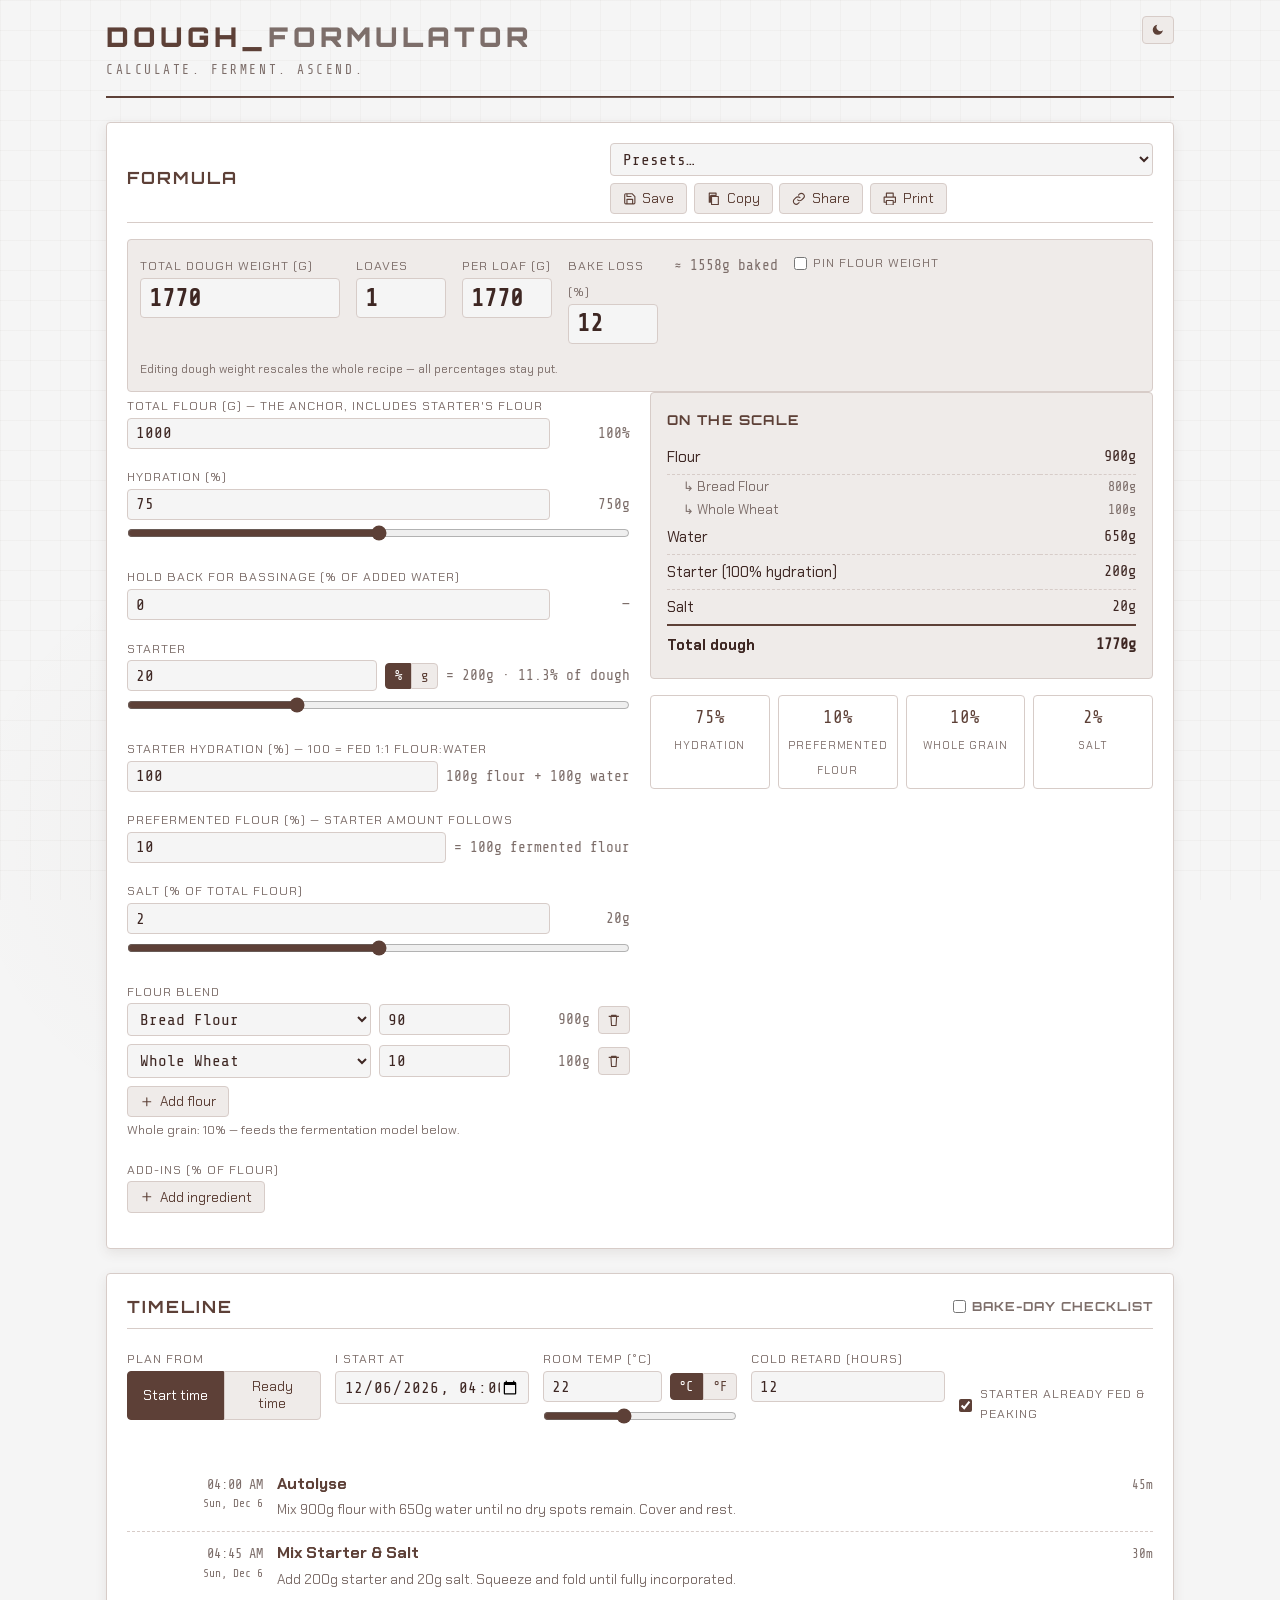
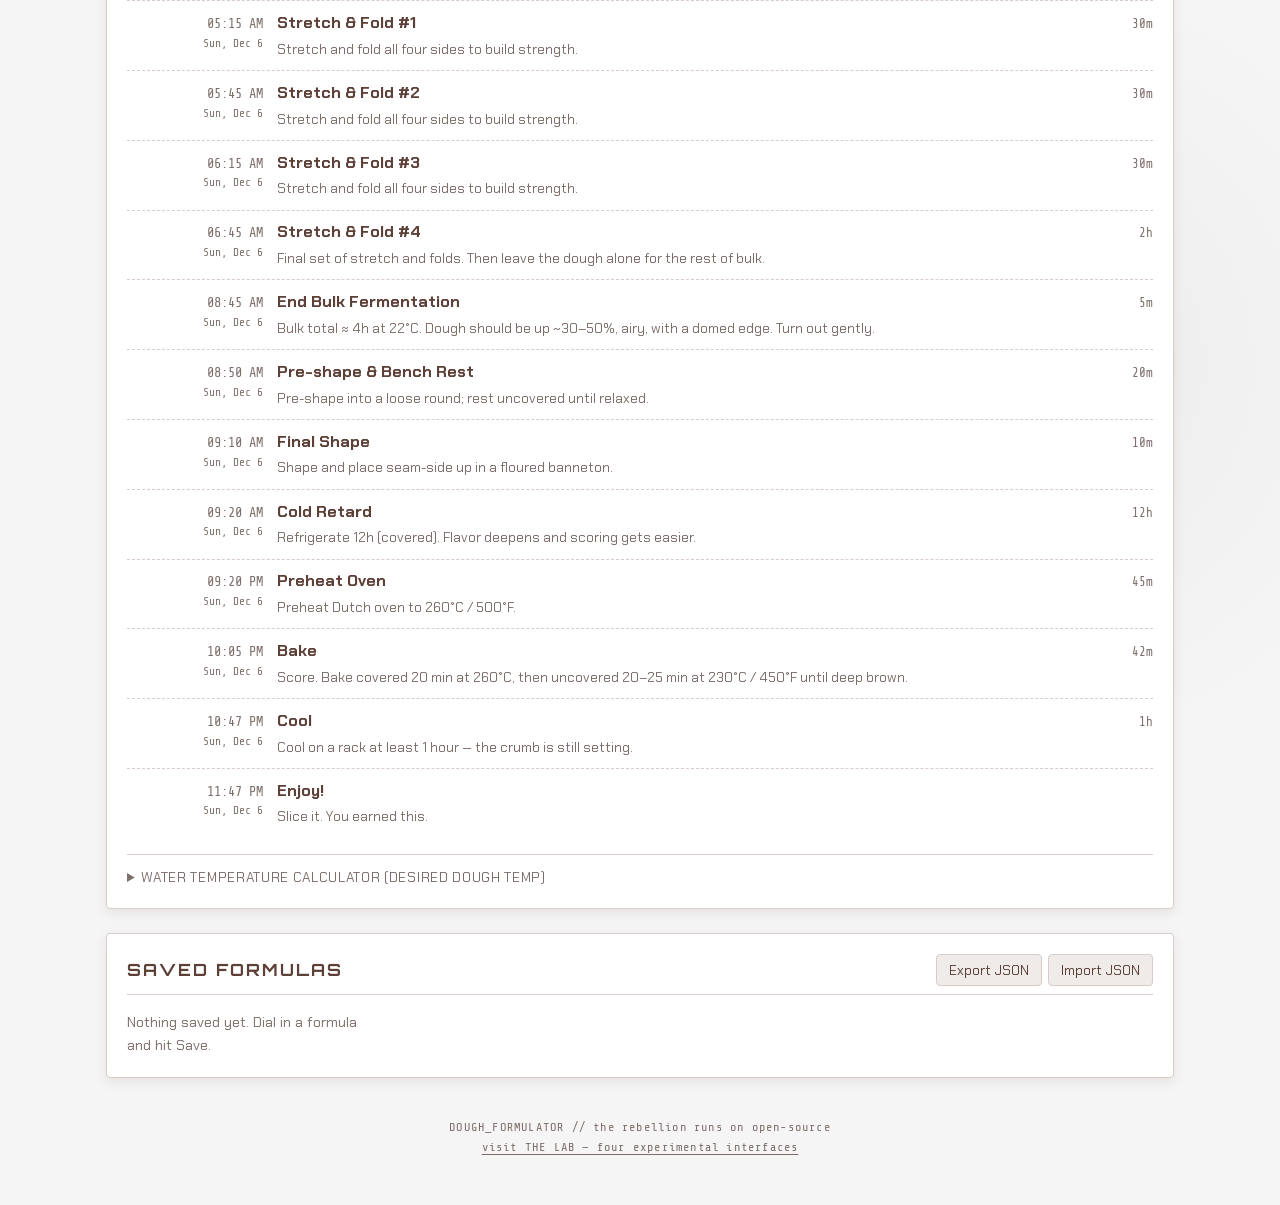
==== commit 8fe73ffc: "Add THE LAB foundation and Concept I: The Living Recipe - lab/: warm-editorial design system (lab.cs" ====
--- a/index.html
+++ b/index.html
@@ -242,7 +242,8 @@
             </section>
         </main>
 
-        <footer>DOUGH_FORMULATOR // the rebellion runs on open-source</footer>
+        <footer>DOUGH_FORMULATOR // the rebellion runs on open-source<br>
+            <a id="lab-link" href="lab/">visit THE LAB — four experimental interfaces</a></footer>
     </div>
 
     <dialog id="save-dialog">
--- a/css/styles.css
+++ b/css/styles.css
@@ -608,6 +608,13 @@
     letter-spacing: 0.1em;
 }
 
+footer a {
+    color: var(--accent-color);
+    text-underline-offset: 3px;
+}
+
+footer a:hover { color: var(--primary-color); }
+
 /* ---------- Print: the bake sheet ---------- */
 
 .print-only { display: none; }
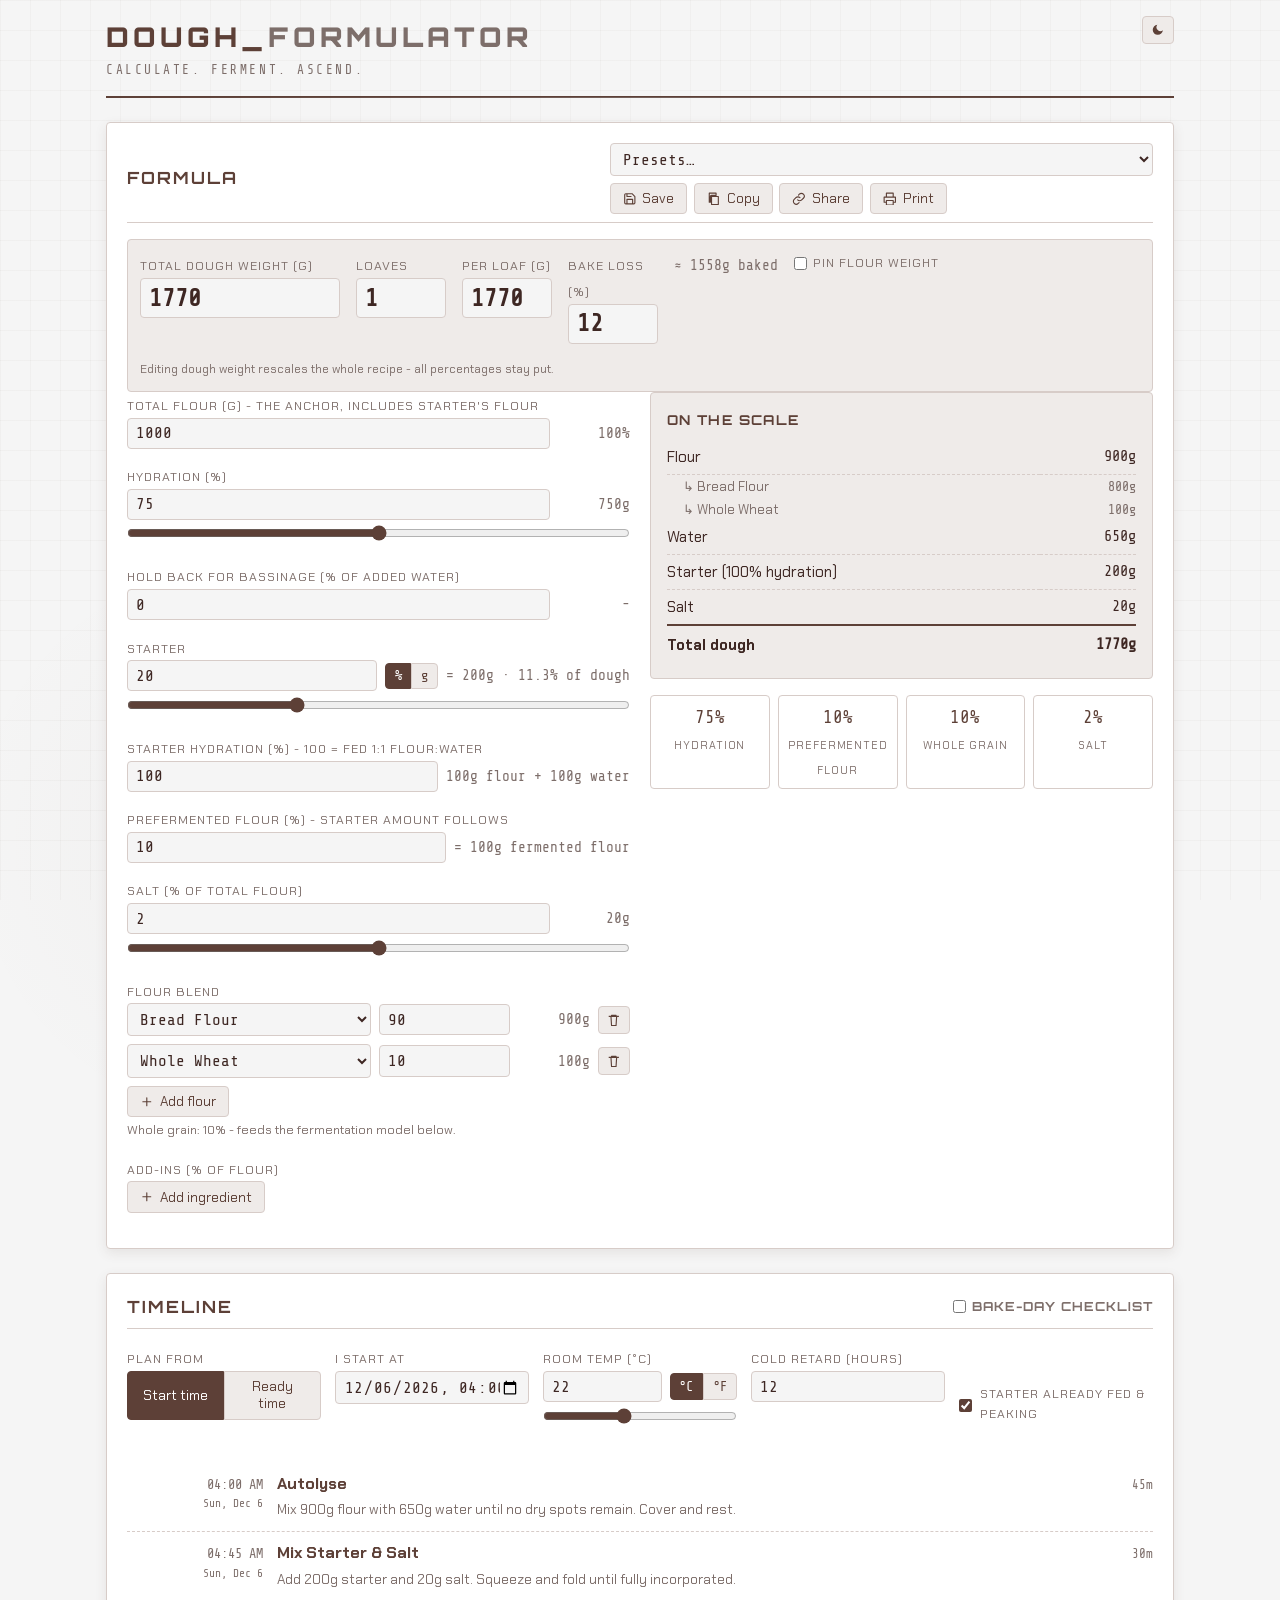
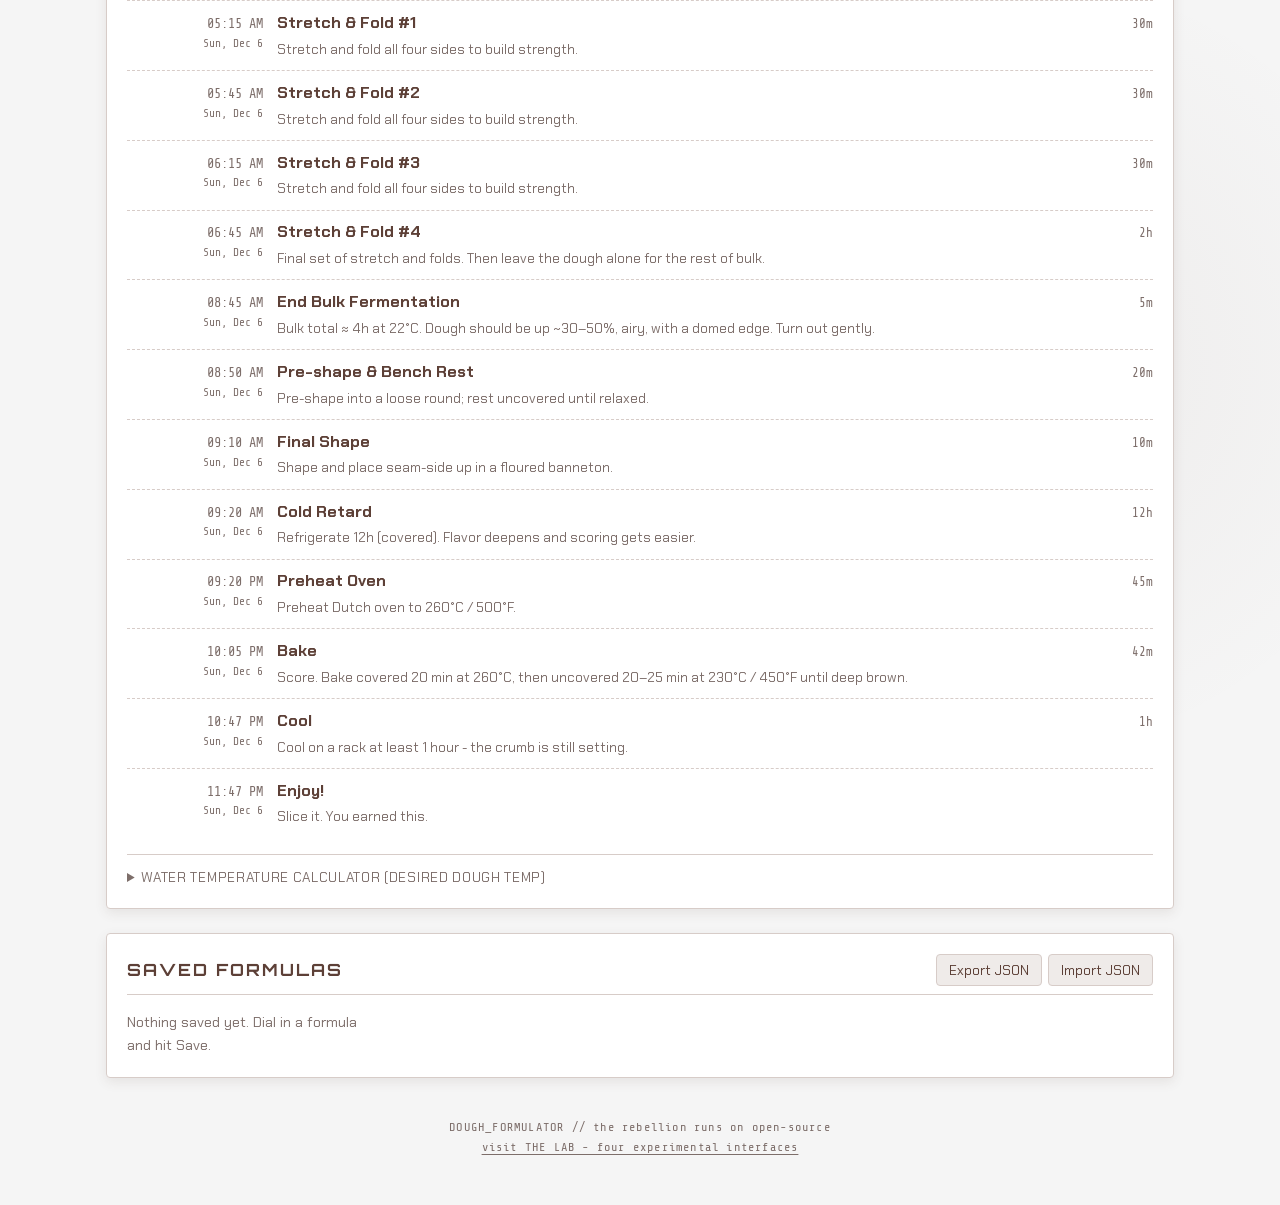
==== commit a72ae5c3: "Rebuild Dough Canvas as jar + ingredient chip cards; drop all em dashes The jar was trying to be the" ====
--- a/index.html
+++ b/index.html
@@ -69,13 +69,13 @@
                     <label class="pin-flour-label no-print" title="When pinned, dough-weight edits change hydration instead of rescaling">
                         <input type="checkbox" id="pin-flour"> Pin flour weight
                     </label>
-                    <span id="dough-caption" class="field-caption no-print">Editing dough weight rescales the whole recipe — all percentages stay put.</span>
+                    <span id="dough-caption" class="field-caption no-print">Editing dough weight rescales the whole recipe - all percentages stay put.</span>
                 </div>
 
                 <div class="formula-grid">
                     <div class="formula-inputs no-print">
                         <div class="field">
-                            <label for="flour-total">Total flour (g) — the anchor, includes starter's flour</label>
+                            <label for="flour-total">Total flour (g) - the anchor, includes starter's flour</label>
                             <div class="row">
                                 <input type="number" id="flour-total" min="100" max="20000" step="10">
                                 <span class="derived-value">100%</span>
@@ -113,7 +113,7 @@
                         </div>
 
                         <div class="field">
-                            <label for="starter-hydration">Starter hydration (%) — 100 = fed 1:1 flour:water</label>
+                            <label for="starter-hydration">Starter hydration (%) - 100 = fed 1:1 flour:water</label>
                             <div class="row">
                                 <input type="number" id="starter-hydration" min="30" max="200" step="5">
                                 <span class="derived-value" id="out-starter-split" title="Flour + water inside your starter"></span>
@@ -121,7 +121,7 @@
                         </div>
 
                         <div class="field">
-                            <label for="pff" title="How much of the total flour has already fermented inside the starter">Prefermented flour (%) — starter amount follows</label>
+                            <label for="pff" title="How much of the total flour has already fermented inside the starter">Prefermented flour (%) - starter amount follows</label>
                             <div class="row">
                                 <input type="number" id="pff" min="0.5" max="60" step="0.5">
                                 <span class="derived-value" id="out-pff-note"></span>
@@ -243,7 +243,7 @@
         </main>
 
         <footer>DOUGH_FORMULATOR // the rebellion runs on open-source<br>
-            <a id="lab-link" href="lab/">visit THE LAB — four experimental interfaces</a></footer>
+            <a id="lab-link" href="lab/">visit THE LAB - four experimental interfaces</a></footer>
     </div>
 
     <dialog id="save-dialog">
--- a/css/styles.css
+++ b/css/styles.css
@@ -1,4 +1,4 @@
-/* DOUGH_FORMULATOR — warm-brown bakery palette, retro-mono type. */
+/* DOUGH_FORMULATOR - warm-brown bakery palette, retro-mono type. */
 
 @import url('https://fonts.googleapis.com/css2?family=Chakra+Petch:wght@300;400;500;700&family=Orbitron:wght@400;500;700;900&family=Share+Tech+Mono&display=swap');
 
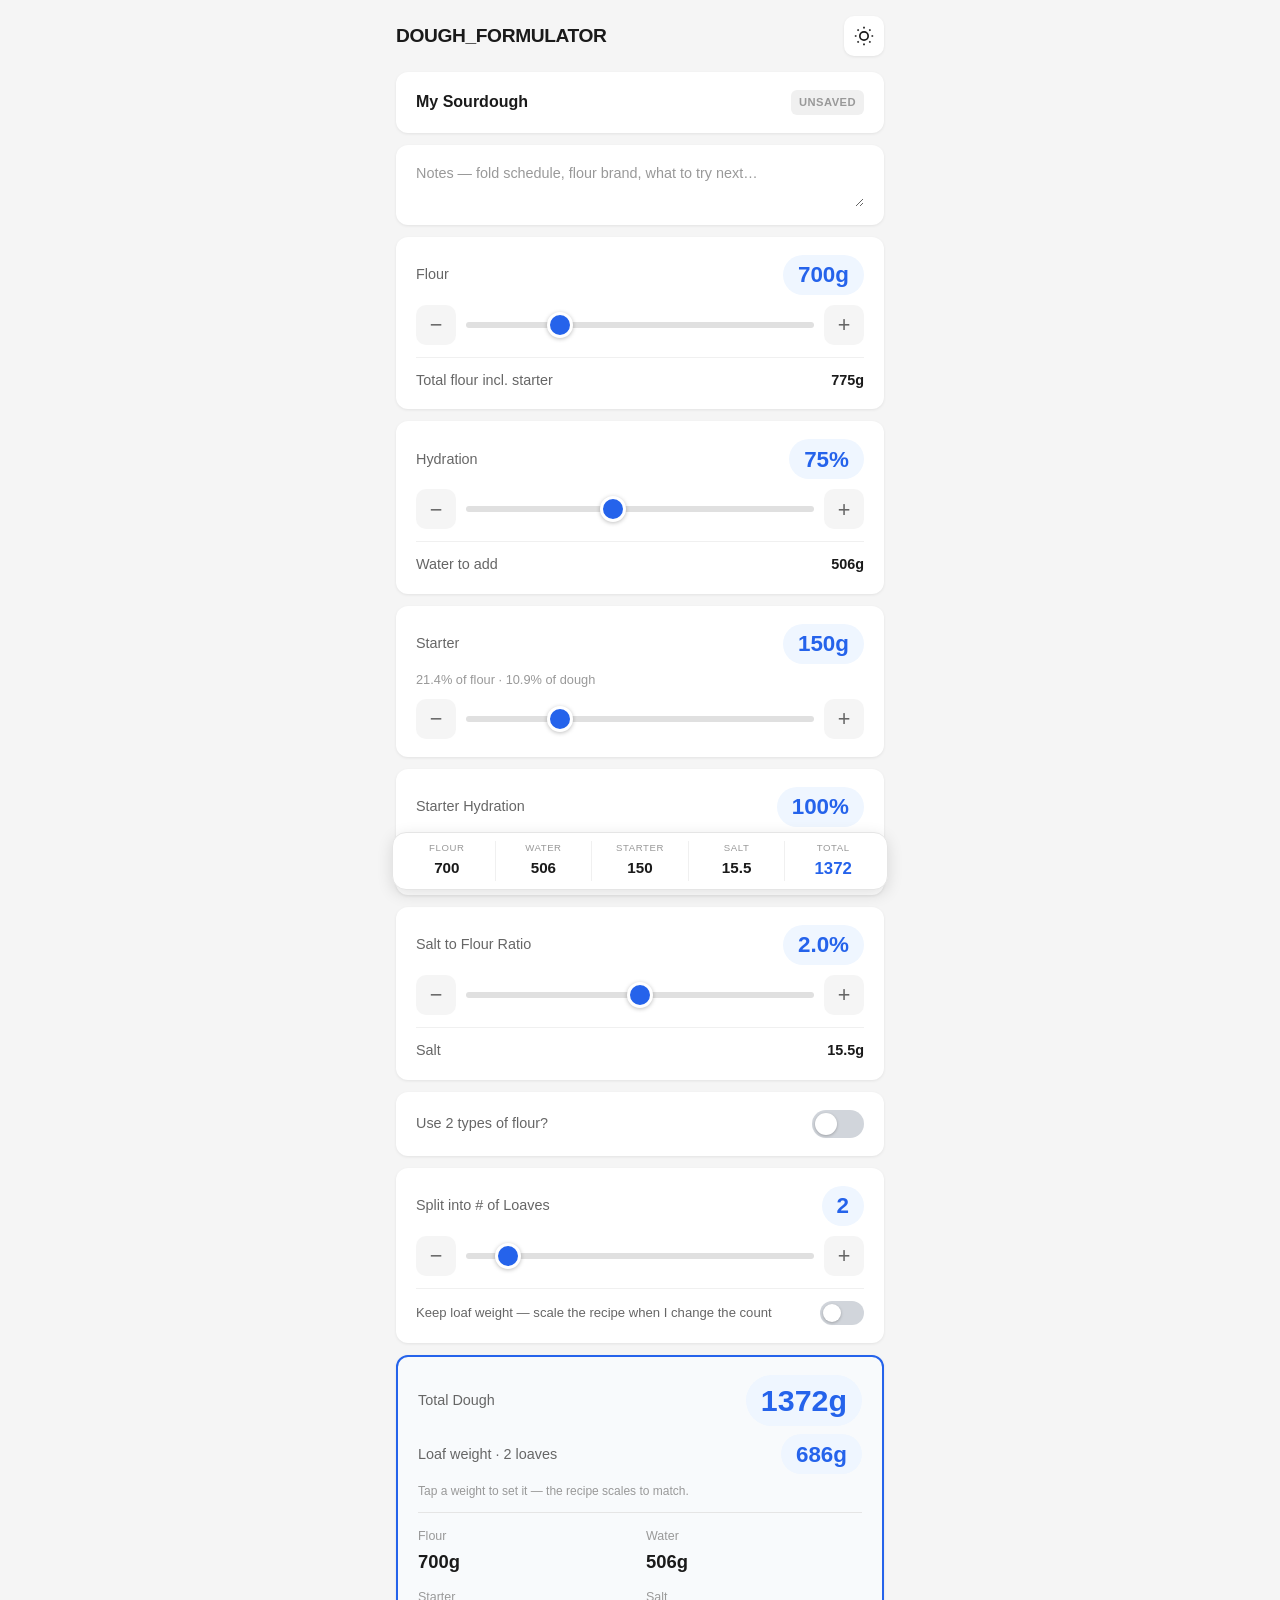
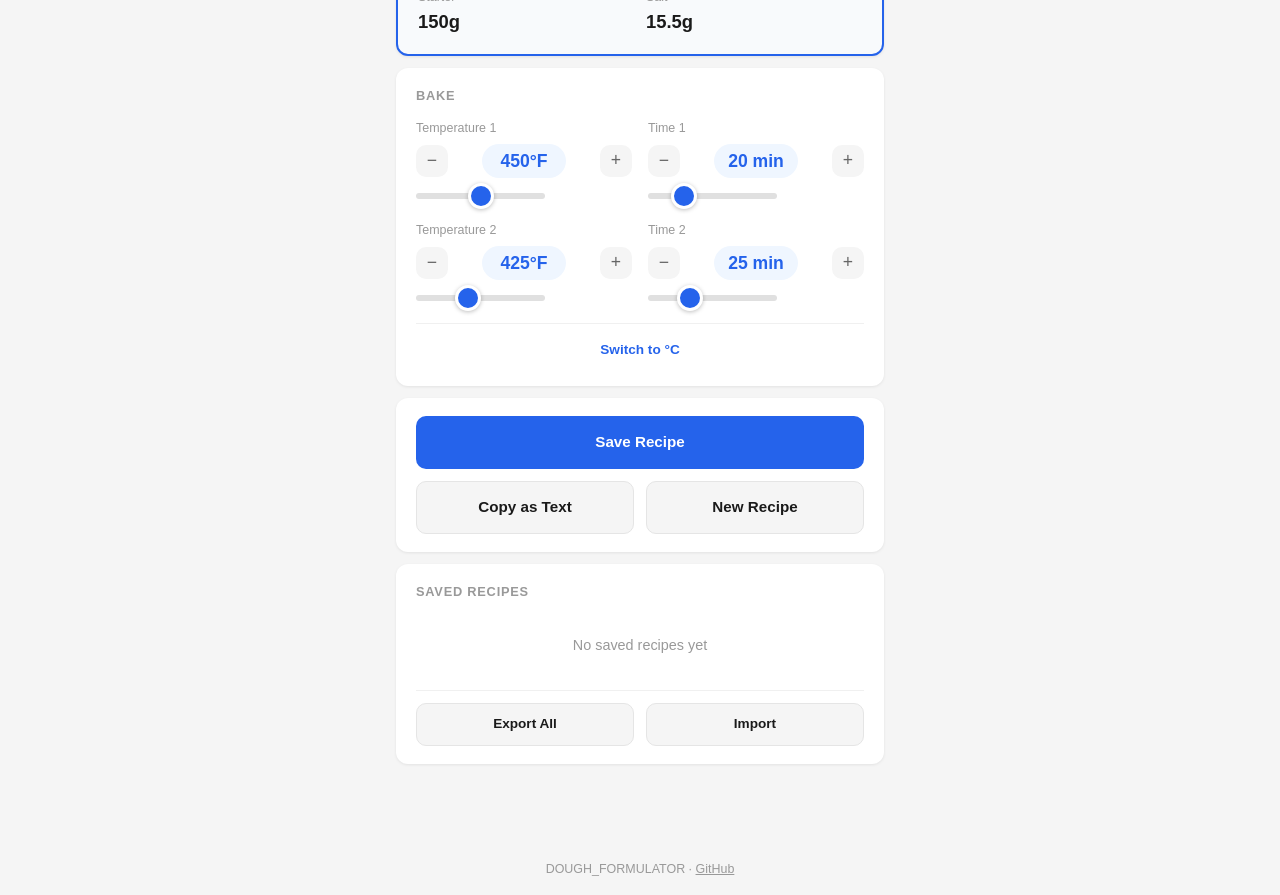
==== commit 7b647c25: "Polish calculator: accurate baker's math, tap-to-type, PWA, tests Calculation - Match the common rec" ====
--- a/index.html
+++ b/index.html
@@ -2,268 +2,335 @@
 <html lang="en">
 <head>
     <meta charset="UTF-8">
-    <meta name="viewport" content="width=device-width, initial-scale=1.0">
-    <meta name="description" content="Sourdough calculator: exact baker's math, adaptive fermentation timeline, shareable formulas.">
-    <title>DOUGH_FORMULATOR | Sourdough Calculator</title>
-    <link rel="icon" href="data:image/svg+xml,<svg xmlns='http://www.w3.org/2000/svg' viewBox='0 0 100 100'><text y='.9em' font-size='90'>🍞</text></svg>">
+    <meta name="viewport" content="width=device-width, initial-scale=1.0, viewport-fit=cover">
+    <meta name="description" content="A fast, accurate sourdough calculator: flour, hydration, starter, salt, loaves and bake times.">
+    <meta name="theme-color" content="#f5f5f5" media="(prefers-color-scheme: light)">
+    <meta name="theme-color" content="#0f0f0f" media="(prefers-color-scheme: dark)">
+    <meta name="mobile-web-app-capable" content="yes">
+    <meta name="apple-mobile-web-app-capable" content="yes">
+    <meta name="apple-mobile-web-app-title" content="Dough">
+
+    <title>DOUGH_FORMULATOR</title>
+
+    <link rel="manifest" href="manifest.json">
+    <link rel="icon" href="icon.svg" type="image/svg+xml">
     <link rel="stylesheet" href="css/styles.css">
+
+    <script>
+        // Apply the saved theme before first paint to avoid a flash
+        (function () {
+            try {
+                var t = localStorage.getItem('dough_formulator_theme');
+                if (!t && window.matchMedia('(prefers-color-scheme: dark)').matches) t = 'dark';
+                if (t) document.documentElement.setAttribute('data-theme', t);
+            } catch (e) { /* ignore */ }
+        })();
+    </script>
 </head>
 <body>
-    <!-- Inline SVG icon library -->
-    <svg xmlns="http://www.w3.org/2000/svg" style="display:none">
-        <symbol id="i-moon" viewBox="0 0 24 24"><path d="M21 12.8A9 9 0 1 1 11.2 3a7 7 0 0 0 9.8 9.8z"/></symbol>
-        <symbol id="i-sun" viewBox="0 0 24 24"><path d="M12 17a5 5 0 1 0 0-10 5 5 0 0 0 0 10zm0-15v3m0 14v3M2 12h3m14 0h3M4.9 4.9l2.1 2.1m10 10 2.1 2.1m0-14.2-2.1 2.1m-10 10-2.1 2.1" stroke="currentColor" stroke-width="2" fill="none" stroke-linecap="round"/></symbol>
-        <symbol id="i-copy" viewBox="0 0 24 24"><path d="M8 8h12v14H8zM4 2h12v4H8a2 2 0 0 0-2 2v10H4z" fill="none" stroke="currentColor" stroke-width="2" stroke-linejoin="round"/></symbol>
-        <symbol id="i-link" viewBox="0 0 24 24"><path d="M10 14a5 5 0 0 0 7.1 0l3-3a5 5 0 0 0-7.1-7.1l-1.5 1.5M14 10a5 5 0 0 0-7.1 0l-3 3a5 5 0 0 0 7.1 7.1l1.5-1.5" fill="none" stroke="currentColor" stroke-width="2" stroke-linecap="round"/></symbol>
-        <symbol id="i-print" viewBox="0 0 24 24"><path d="M6 9V2h12v7M6 18H2v-9h20v9h-4m-12-3h12v8H6z" fill="none" stroke="currentColor" stroke-width="2" stroke-linejoin="round"/></symbol>
-        <symbol id="i-save" viewBox="0 0 24 24"><path d="M19 21H5a2 2 0 0 1-2-2V5a2 2 0 0 1 2-2h11l5 5v11a2 2 0 0 1-2 2zM17 21v-8H7v8M7 3v5h8" fill="none" stroke="currentColor" stroke-width="2" stroke-linejoin="round"/></symbol>
-        <symbol id="i-plus" viewBox="0 0 24 24"><path d="M12 5v14M5 12h14" stroke="currentColor" stroke-width="2" fill="none" stroke-linecap="round"/></symbol>
-        <symbol id="i-trash" viewBox="0 0 24 24"><path d="M3 6h18M8 6V4h8v2m1 0-1 16H8L7 6" fill="none" stroke="currentColor" stroke-width="2" stroke-linejoin="round"/></symbol>
-    </svg>
-
-    <div class="app-container">
-        <header>
-            <div class="brand">
-                <h1>DOUGH_<span class="accent">FORMULATOR</span></h1>
-                <div class="tagline">Calculate. Ferment. Ascend.</div>
-            </div>
-            <button id="theme-toggle" class="icon-btn" aria-label="Toggle dark mode">
-                <svg><use href="#i-moon"/></svg>
+    <div class="app">
+        <header class="app-header">
+            <h1>DOUGH_FORMULATOR</h1>
+            <button id="theme-toggle" class="icon-btn" type="button" aria-label="Toggle dark mode">
+                <svg class="icon-sun" viewBox="0 0 24 24" fill="none" stroke="currentColor" stroke-width="2" aria-hidden="true">
+                    <circle cx="12" cy="12" r="5"></circle>
+                    <path d="M12 1v2M12 21v2M4.22 4.22l1.42 1.42M18.36 18.36l1.42 1.42M1 12h2M21 12h2M4.22 19.78l1.42-1.42M18.36 5.64l1.42-1.42"></path>
+                </svg>
+                <svg class="icon-moon" viewBox="0 0 24 24" fill="none" stroke="currentColor" stroke-width="2" aria-hidden="true">
+                    <path d="M21 12.79A9 9 0 1 1 11.21 3 7 7 0 0 0 21 12.79z"></path>
+                </svg>
             </button>
         </header>
 
-        <main>
-            <!-- ============ FORMULA ============ -->
-            <section id="formula-card" class="card">
-                <h2>
-                    <span>Formula</span>
-                    <span class="card-header-actions no-print">
-                        <select id="preset-select" aria-label="Load a preset">
-                            <option value="">Presets…</option>
-                        </select>
-                        <button id="save-btn" title="Save formula"><svg><use href="#i-save"/></svg><span>Save</span></button>
-                        <button id="copy-btn" title="Copy formula as text"><svg><use href="#i-copy"/></svg><span>Copy</span></button>
-                        <button id="share-btn" title="Copy shareable link"><svg><use href="#i-link"/></svg><span>Share</span></button>
-                        <button id="print-btn" title="Print bake sheet"><svg><use href="#i-print"/></svg><span>Print</span></button>
+        <main class="calculator">
+            <!-- Recipe name -->
+            <div class="card recipe-name-card">
+                <input type="text" id="recipe-name" class="recipe-name-input" placeholder="Recipe name" value="My Sourdough" aria-label="Recipe name" maxlength="80">
+                <span class="recipe-status" id="recipe-status" data-state="unsaved">Unsaved</span>
+            </div>
+
+            <!-- Notes -->
+            <div class="card notes-card">
+                <textarea id="recipe-notes" class="notes-input" rows="2" placeholder="Notes — fold schedule, flour brand, what to try next…" aria-label="Notes"></textarea>
+            </div>
+
+            <!-- Flour -->
+            <div class="card">
+                <div class="card-header">
+                    <span class="card-label">Flour</span>
+                    <button type="button" class="value-btn" id="flour-display" data-field="flour" aria-label="Flour, tap to edit">700g</button>
+                </div>
+                <div class="slider-row">
+                    <button type="button" class="adjust-btn" data-target="flour" data-delta="-10" aria-label="Less flour">−</button>
+                    <input type="range" id="flour" class="slider" min="100" max="2500" value="700" step="10" aria-label="Flour">
+                    <button type="button" class="adjust-btn" data-target="flour" data-delta="10" aria-label="More flour">+</button>
+                </div>
+                <div class="card-detail">
+                    <span>Total flour incl. starter</span>
+                    <span id="total-flour-detail">775g</span>
+                </div>
+            </div>
+
+            <!-- Hydration -->
+            <div class="card">
+                <div class="card-header">
+                    <span class="card-label">Hydration</span>
+                    <button type="button" class="value-btn" id="hydration-display" data-field="hydration" aria-label="Hydration, tap to edit">75%</button>
+                </div>
+                <div class="slider-row">
+                    <button type="button" class="adjust-btn" data-target="hydration" data-delta="-1" aria-label="Less hydration">−</button>
+                    <input type="range" id="hydration" class="slider" min="50" max="110" value="75" step="1" aria-label="Hydration">
+                    <button type="button" class="adjust-btn" data-target="hydration" data-delta="1" aria-label="More hydration">+</button>
+                </div>
+                <div class="card-detail">
+                    <span>Water to add</span>
+                    <span id="water-detail">506g</span>
+                </div>
+                <div id="water-warning" class="card-warning hidden">
+                    Your starter brings more water than this hydration allows. Raise the hydration, use less starter, or use a stiffer starter.
+                </div>
+            </div>
+
+            <!-- Starter -->
+            <div class="card">
+                <div class="card-header">
+                    <span class="card-label">Starter</span>
+                    <button type="button" class="value-btn" id="starter-display" data-field="starter" aria-label="Starter, tap to edit">150g</button>
+                </div>
+                <div class="card-subtitle" id="starter-pcts">21.4% of flour · 10.9% of dough</div>
+                <div class="slider-row">
+                    <button type="button" class="adjust-btn" data-target="starter" data-delta="-5" aria-label="Less starter">−</button>
+                    <input type="range" id="starter" class="slider" min="0" max="600" value="150" step="5" aria-label="Starter">
+                    <button type="button" class="adjust-btn" data-target="starter" data-delta="5" aria-label="More starter">+</button>
+                </div>
+            </div>
+
+            <!-- Starter hydration -->
+            <div class="card">
+                <div class="card-header">
+                    <span class="card-label">Starter Hydration</span>
+                    <button type="button" class="value-btn" id="starter-hydration-display" data-field="starter-hydration" aria-label="Starter hydration, tap to edit">100%</button>
+                </div>
+                <div class="slider-row">
+                    <button type="button" class="adjust-btn" data-target="starter-hydration" data-delta="-5" aria-label="Stiffer starter">−</button>
+                    <input type="range" id="starter-hydration" class="slider" min="50" max="200" value="100" step="5" aria-label="Starter hydration">
+                    <button type="button" class="adjust-btn" data-target="starter-hydration" data-delta="5" aria-label="Wetter starter">+</button>
+                </div>
+            </div>
+
+            <!-- Salt -->
+            <div class="card">
+                <div class="card-header">
+                    <span class="card-label">Salt to Flour Ratio</span>
+                    <button type="button" class="value-btn" id="salt-pct-display" data-field="salt-pct" aria-label="Salt percentage, tap to edit">2.0%</button>
+                </div>
+                <div class="slider-row">
+                    <button type="button" class="adjust-btn" data-target="salt-pct" data-delta="-0.1" aria-label="Less salt">−</button>
+                    <input type="range" id="salt-pct" class="slider" min="0" max="4" value="2" step="0.1" aria-label="Salt percentage">
+                    <button type="button" class="adjust-btn" data-target="salt-pct" data-delta="0.1" aria-label="More salt">+</button>
+                </div>
+                <div class="card-detail">
+                    <span>Salt</span>
+                    <span id="salt-detail">15.5g</span>
+                </div>
+            </div>
+
+            <!-- Two flours toggle -->
+            <div class="card">
+                <label class="card-header toggle-row">
+                    <span class="card-label">Use 2 types of flour?</span>
+                    <span class="toggle">
+                        <input type="checkbox" id="two-flour-toggle">
+                        <span class="toggle-slider"></span>
                     </span>
-                </h2>
-
-                <div class="dough-weight-block print-keep">
-                    <div class="field print-keep">
-                        <label for="dough-weight">Total dough weight (g)</label>
-                        <input type="number" id="dough-weight" min="200" max="50000" step="10">
-                    </div>
-                    <div class="field loaf-field print-keep">
-                        <label for="num-loaves">Loaves</label>
-                        <input type="number" id="num-loaves" min="1" max="40" step="1">
-                    </div>
-                    <div class="field loaf-field print-keep">
-                        <label for="loaf-weight">Per loaf (g)</label>
-                        <input type="number" id="loaf-weight" min="100" step="10">
-                    </div>
-                    <div class="field loaf-field no-print">
-                        <label for="bake-loss" title="Weight lost to evaporation in the oven">Bake loss (%)</label>
-                        <input type="number" id="bake-loss" min="0" max="30" step="1">
-                    </div>
-                    <span class="derived-value print-keep" id="out-baked" title="Estimated weight of each baked loaf"></span>
-                    <label class="pin-flour-label no-print" title="When pinned, dough-weight edits change hydration instead of rescaling">
-                        <input type="checkbox" id="pin-flour"> Pin flour weight
+                </label>
+            </div>
+
+            <!-- Flour blend -->
+            <div class="card hidden" id="flour-blend-card">
+                <div class="card-header">
+                    <span class="card-label">Main Flour %</span>
+                    <button type="button" class="value-btn" id="main-flour-pct-display" data-field="main-flour-pct" aria-label="Main flour percentage, tap to edit">80%</button>
+                </div>
+                <div class="slider-row">
+                    <button type="button" class="adjust-btn" data-target="main-flour-pct" data-delta="-5" aria-label="Less main flour">−</button>
+                    <input type="range" id="main-flour-pct" class="slider" min="0" max="100" value="80" step="5" aria-label="Main flour percentage">
+                    <button type="button" class="adjust-btn" data-target="main-flour-pct" data-delta="5" aria-label="More main flour">+</button>
+                </div>
+                <div class="flour-split">
+                    <div class="flour-split-item">
+                        <span class="flour-split-label">Main</span>
+                        <span class="flour-split-value" id="main-flour-display">560g</span>
+                    </div>
+                    <div class="flour-split-item">
+                        <span class="flour-split-label">Second</span>
+                        <span class="flour-split-value" id="second-flour-display">140g</span>
+                    </div>
+                </div>
+            </div>
+
+            <!-- Loaves -->
+            <div class="card">
+                <div class="card-header">
+                    <span class="card-label">Split into # of Loaves</span>
+                    <button type="button" class="value-btn" id="num-loaves-display" data-field="num-loaves" aria-label="Number of loaves, tap to edit">2</button>
+                </div>
+                <div class="slider-row">
+                    <button type="button" class="adjust-btn" data-target="num-loaves" data-delta="-1" aria-label="Fewer loaves">−</button>
+                    <input type="range" id="num-loaves" class="slider" min="1" max="12" value="2" step="1" aria-label="Number of loaves">
+                    <button type="button" class="adjust-btn" data-target="num-loaves" data-delta="1" aria-label="More loaves">+</button>
+                </div>
+                <label class="inline-toggle">
+                    <span>Keep loaf weight — scale the recipe when I change the count</span>
+                    <span class="toggle small">
+                        <input type="checkbox" id="keep-loaf-toggle">
+                        <span class="toggle-slider"></span>
+                    </span>
+                </label>
+            </div>
+
+            <!-- Results -->
+            <div class="card results-card">
+                <div class="results-row">
+                    <span class="results-title">Total Dough</span>
+                    <button type="button" class="value-btn results-total" id="total-dough-display" data-field="total-dough" aria-label="Total dough weight, tap to set">1372g</button>
+                </div>
+                <div class="results-row">
+                    <span class="results-title" id="loaf-count-label">Loaf weight · 2 loaves</span>
+                    <button type="button" class="value-btn" id="loaf-weight-display" data-field="loaf-weight" aria-label="Loaf weight, tap to set">686g</button>
+                </div>
+                <p class="results-hint">Tap a weight to set it — the recipe scales to match.</p>
+                <div class="results-divider"></div>
+                <div class="results-grid">
+                    <div class="result-item" id="result-flour">
+                        <span class="result-label">Flour</span>
+                        <span class="result-value" id="result-flour-display">700g</span>
+                    </div>
+                    <div class="result-item hidden" id="result-main-flour">
+                        <span class="result-label">Main flour</span>
+                        <span class="result-value" id="result-main-flour-display">560g</span>
+                    </div>
+                    <div class="result-item hidden" id="result-second-flour">
+                        <span class="result-label">Second flour</span>
+                        <span class="result-value" id="result-second-flour-display">140g</span>
+                    </div>
+                    <div class="result-item">
+                        <span class="result-label">Water</span>
+                        <span class="result-value" id="result-water-display">506g</span>
+                    </div>
+                    <div class="result-item">
+                        <span class="result-label">Starter</span>
+                        <span class="result-value" id="result-starter-display">150g</span>
+                    </div>
+                    <div class="result-item">
+                        <span class="result-label">Salt</span>
+                        <span class="result-value" id="result-salt-display">15.5g</span>
+                    </div>
+                </div>
+            </div>
+
+            <!-- Baking -->
+            <div class="card">
+                <div class="card-section-title">Bake</div>
+                <div class="baking-row">
+                    <div class="baking-item">
+                        <span class="baking-label">Temperature 1</span>
+                        <div class="baking-input-row">
+                            <button type="button" class="adjust-btn small" data-target="bake-temp-1" data-delta="-5" aria-label="Lower temperature 1">−</button>
+                            <button type="button" class="value-btn small" id="bake-temp-1-display" data-field="bake-temp-1" aria-label="Temperature 1, tap to edit">450°F</button>
+                            <button type="button" class="adjust-btn small" data-target="bake-temp-1" data-delta="5" aria-label="Raise temperature 1">+</button>
+                        </div>
+                        <input type="range" id="bake-temp-1" class="slider" min="350" max="550" value="450" step="5" aria-label="Temperature 1">
+                    </div>
+                    <div class="baking-item">
+                        <span class="baking-label">Time 1</span>
+                        <div class="baking-input-row">
+                            <button type="button" class="adjust-btn small" data-target="bake-time-1" data-delta="-1" aria-label="Less time 1">−</button>
+                            <button type="button" class="value-btn small" id="bake-time-1-display" data-field="bake-time-1" aria-label="Time 1, tap to edit">20 min</button>
+                            <button type="button" class="adjust-btn small" data-target="bake-time-1" data-delta="1" aria-label="More time 1">+</button>
+                        </div>
+                        <input type="range" id="bake-time-1" class="slider" min="0" max="90" value="20" step="1" aria-label="Time 1">
+                    </div>
+                </div>
+                <div class="baking-row">
+                    <div class="baking-item">
+                        <span class="baking-label">Temperature 2</span>
+                        <div class="baking-input-row">
+                            <button type="button" class="adjust-btn small" data-target="bake-temp-2" data-delta="-5" aria-label="Lower temperature 2">−</button>
+                            <button type="button" class="value-btn small" id="bake-temp-2-display" data-field="bake-temp-2" aria-label="Temperature 2, tap to edit">425°F</button>
+                            <button type="button" class="adjust-btn small" data-target="bake-temp-2" data-delta="5" aria-label="Raise temperature 2">+</button>
+                        </div>
+                        <input type="range" id="bake-temp-2" class="slider" min="350" max="550" value="425" step="5" aria-label="Temperature 2">
+                    </div>
+                    <div class="baking-item">
+                        <span class="baking-label">Time 2</span>
+                        <div class="baking-input-row">
+                            <button type="button" class="adjust-btn small" data-target="bake-time-2" data-delta="-1" aria-label="Less time 2">−</button>
+                            <button type="button" class="value-btn small" id="bake-time-2-display" data-field="bake-time-2" aria-label="Time 2, tap to edit">25 min</button>
+                            <button type="button" class="adjust-btn small" data-target="bake-time-2" data-delta="1" aria-label="More time 2">+</button>
+                        </div>
+                        <input type="range" id="bake-time-2" class="slider" min="0" max="90" value="25" step="1" aria-label="Time 2">
+                    </div>
+                </div>
+                <div class="temp-unit-toggle">
+                    <button type="button" id="temp-unit-btn" class="text-btn">Switch to °C</button>
+                </div>
+            </div>
+
+            <!-- Actions -->
+            <div class="card actions-card">
+                <button type="button" id="save-btn" class="btn btn-primary btn-full">Save Recipe</button>
+                <button type="button" id="copy-btn" class="btn btn-secondary">Copy as Text</button>
+                <button type="button" id="new-btn" class="btn btn-secondary">New Recipe</button>
+            </div>
+
+            <!-- Saved recipes -->
+            <div class="card" id="saved-recipes-card">
+                <div class="card-section-title">Saved Recipes</div>
+                <div id="saved-recipes-list" class="saved-recipes-list">
+                    <p class="empty-state">No saved recipes yet</p>
+                </div>
+                <div class="recipes-actions">
+                    <button type="button" id="export-btn" class="btn btn-secondary btn-small">Export All</button>
+                    <label class="btn btn-secondary btn-small">
+                        Import
+                        <input type="file" id="import-input" accept=".json,application/json" class="hidden">
                     </label>
-                    <span id="dough-caption" class="field-caption no-print">Editing dough weight rescales the whole recipe - all percentages stay put.</span>
-                </div>
-
-                <div class="formula-grid">
-                    <div class="formula-inputs no-print">
-                        <div class="field">
-                            <label for="flour-total">Total flour (g) - the anchor, includes starter's flour</label>
-                            <div class="row">
-                                <input type="number" id="flour-total" min="100" max="20000" step="10">
-                                <span class="derived-value">100%</span>
-                            </div>
-                        </div>
-
-                        <div class="field">
-                            <label for="hydration">Hydration (%)</label>
-                            <div class="row">
-                                <input type="number" id="hydration" min="40" max="120" step="0.5">
-                                <span class="derived-value" id="out-water-total" title="Total water, including starter water"></span>
-                            </div>
-                            <input type="range" id="hydration-slider" min="50" max="100" step="1" aria-label="Hydration slider">
-                        </div>
-
-                        <div class="field">
-                            <label for="reserved-water" title="Water held back from the initial mix, added during folds">Hold back for bassinage (% of added water)</label>
-                            <div class="row">
-                                <input type="number" id="reserved-water" min="0" max="50" step="5">
-                                <span class="derived-value" id="out-reserved"></span>
-                            </div>
-                        </div>
-
-                        <div class="field">
-                            <label for="starter-value">Starter</label>
-                            <div class="row">
-                                <input type="number" id="starter-value" min="0" step="1">
-                                <span class="unit-toggle">
-                                    <button id="starter-unit-pct" class="active" title="Starter as % of total flour">%</button>
-                                    <button id="starter-unit-g" title="Starter in grams">g</button>
-                                </span>
-                                <span class="derived-value" id="out-starter-alt"></span>
-                            </div>
-                            <input type="range" id="starter-slider" min="5" max="50" step="1" aria-label="Starter percentage slider">
-                        </div>
-
-                        <div class="field">
-                            <label for="starter-hydration">Starter hydration (%) - 100 = fed 1:1 flour:water</label>
-                            <div class="row">
-                                <input type="number" id="starter-hydration" min="30" max="200" step="5">
-                                <span class="derived-value" id="out-starter-split" title="Flour + water inside your starter"></span>
-                            </div>
-                        </div>
-
-                        <div class="field">
-                            <label for="pff" title="How much of the total flour has already fermented inside the starter">Prefermented flour (%) - starter amount follows</label>
-                            <div class="row">
-                                <input type="number" id="pff" min="0.5" max="60" step="0.5">
-                                <span class="derived-value" id="out-pff-note"></span>
-                            </div>
-                        </div>
-
-                        <div class="field">
-                            <label for="salt-pct" title="Salt % is of total flour, including flour from your starter">Salt (% of total flour)</label>
-                            <div class="row">
-                                <input type="number" id="salt-pct" min="0" max="5" step="0.1">
-                                <span class="derived-value" id="out-salt"></span>
-                            </div>
-                            <input type="range" id="salt-slider" min="0" max="4" step="0.1" aria-label="Salt slider">
-                        </div>
-
-                        <div class="field">
-                            <label>Flour blend</label>
-                            <div id="blend-rows"></div>
-                            <button id="add-flour-btn"><svg><use href="#i-plus"/></svg><span>Add flour</span></button>
-                            <div class="subtle-note" id="blend-note"></div>
-                        </div>
-
-                        <div class="field">
-                            <label title="Seeds, oil, syrup… Liquid add-ins count as water, so true hydration holds automatically">Add-ins (% of flour)</label>
-                            <div id="addin-rows"></div>
-                            <button id="add-addin-btn"><svg><use href="#i-plus"/></svg><span>Add ingredient</span></button>
-                            <div class="subtle-note" id="addin-note"></div>
-                        </div>
-                    </div>
-
-                    <div>
-                        <div class="mix-panel print-keep">
-                            <h3>On the scale</h3>
-                            <table class="mix-table">
-                                <tbody id="mix-body"></tbody>
-                            </table>
-                        </div>
-                        <div class="stats-panel print-keep" id="stats-panel"></div>
-                    </div>
-                </div>
-            </section>
-
-            <!-- ============ TIMELINE ============ -->
-            <section id="timeline-card" class="card">
-                <h2>
-                    <span>Timeline</span>
-                    <span class="card-header-actions no-print">
-                        <label class="pin-flour-label"><input type="checkbox" id="checklist-toggle"> Bake-day checklist</label>
-                    </span>
-                </h2>
-
-                <div class="timeline-controls no-print">
-                    <div class="field">
-                        <label>Plan from</label>
-                        <div class="mode-toggle">
-                            <button id="mode-start" class="active">Start time</button>
-                            <button id="mode-ready">Ready time</button>
-                        </div>
-                    </div>
-                    <div class="field">
-                        <label for="anchor-time" id="anchor-time-label">I start at</label>
-                        <input type="datetime-local" id="anchor-time">
-                    </div>
-                    <div class="field">
-                        <label for="room-temp"><span id="room-temp-label">Room temp</span></label>
-                        <div class="row">
-                            <input type="number" id="room-temp" step="1">
-                            <span class="unit-toggle">
-                                <button id="temp-unit-c" class="active">°C</button>
-                                <button id="temp-unit-f">°F</button>
-                            </span>
-                        </div>
-                        <input type="range" id="room-temp-slider" min="15" max="32" step="1" aria-label="Room temperature slider">
-                    </div>
-                    <div class="field">
-                        <label for="retard-hours">Cold retard (hours)</label>
-                        <input type="number" id="retard-hours" min="0" max="48" step="1">
-                    </div>
-                    <div class="checkbox-field">
-                        <input type="checkbox" id="starter-fed" checked>
-                        <label for="starter-fed">Starter already fed &amp; peaking</label>
-                    </div>
-                </div>
-
-                <ol class="schedule" id="schedule-list"></ol>
-
-                <details class="ddt-panel no-print">
-                    <summary>Water temperature calculator (desired dough temp)</summary>
-                    <div class="ddt-grid">
-                        <div class="field">
-                            <label for="ddt">Target dough temp (°C)</label>
-                            <input type="number" id="ddt" value="25" step="0.5">
-                        </div>
-                        <div class="field">
-                            <label for="flour-temp">Flour temp (°C)</label>
-                            <input type="number" id="flour-temp" value="21" step="0.5">
-                        </div>
-                        <div class="field">
-                            <label for="starter-temp">Starter temp (°C)</label>
-                            <input type="number" id="starter-temp" value="23" step="0.5">
-                        </div>
-                        <div class="ddt-result" id="ddt-result"></div>
-                    </div>
-                </details>
-            </section>
-
-            <!-- ============ SAVED ============ -->
-            <section id="saved-card" class="card">
-                <h2>
-                    <span>Saved Formulas</span>
-                    <span class="card-header-actions">
-                        <button id="export-btn">Export JSON</button>
-                        <button id="import-btn">Import JSON</button>
-                        <input type="file" id="import-file" accept=".json,application/json" style="display:none">
-                    </span>
-                </h2>
-                <div class="saved-grid" id="saved-grid"></div>
-            </section>
+                </div>
+            </div>
         </main>
 
-        <footer>DOUGH_FORMULATOR // the rebellion runs on open-source<br>
-            <a id="lab-link" href="lab/">visit THE LAB - four experimental interfaces</a></footer>
+        <footer class="app-footer">
+            <p>DOUGH_FORMULATOR · <a href="https://github.com/YAMIR-1138/dough_formulator" target="_blank" rel="noopener">GitHub</a></p>
+        </footer>
     </div>
 
-    <dialog id="save-dialog">
-        <h3>Save Formula</h3>
-        <div class="field">
-            <label for="save-name">Name</label>
-            <input type="text" id="save-name" placeholder="e.g. Saturday country loaf">
+    <!-- Live summary -->
+    <div class="summary-bar" aria-live="polite">
+        <div class="summary-bar-inner">
+            <div class="summary-item"><span class="summary-label">Flour</span><span class="summary-value" id="sum-flour">700</span></div>
+            <div class="summary-item"><span class="summary-label">Water</span><span class="summary-value" id="sum-water">506</span></div>
+            <div class="summary-item"><span class="summary-label">Starter</span><span class="summary-value" id="sum-starter">150</span></div>
+            <div class="summary-item"><span class="summary-label">Salt</span><span class="summary-value" id="sum-salt">15.5</span></div>
+            <div class="summary-item summary-total"><span class="summary-label">Total</span><span class="summary-value" id="sum-total">1372</span></div>
         </div>
-        <div class="field">
-            <label for="save-notes">Notes</label>
-            <textarea id="save-notes" rows="3" placeholder="optional"></textarea>
+    </div>
+
+    <!-- Save modal -->
+    <div id="save-modal" class="modal" role="dialog" aria-modal="true" aria-labelledby="save-modal-title">
+        <div class="modal-content">
+            <h2 id="save-modal-title">Save Recipe</h2>
+            <input type="text" id="save-recipe-name" class="modal-input" placeholder="Recipe name" maxlength="80" aria-label="Recipe name">
+            <div class="modal-actions">
+                <button type="button" id="save-confirm" class="btn btn-primary">Save</button>
+                <button type="button" id="save-as-new" class="btn btn-secondary hidden">Save as New</button>
+                <button type="button" id="save-cancel" class="btn btn-secondary">Cancel</button>
+            </div>
         </div>
-        <div class="dialog-actions">
-            <button id="save-cancel">Cancel</button>
-            <button id="save-confirm" class="primary">Save</button>
-        </div>
-    </dialog>
-
-    <div class="toast" id="toast"></div>
-
-    <script type="module" src="js/app.js"></script>
+    </div>
+
+    <script src="js/calculator.js"></script>
+    <script src="js/storage.js"></script>
+    <script src="js/app.js"></script>
 </body>
 </html>
--- a/css/styles.css
+++ b/css/styles.css
@@ -1,635 +1,946 @@
-/* DOUGH_FORMULATOR - warm-brown bakery palette, retro-mono type. */
-
-@import url('https://fonts.googleapis.com/css2?family=Chakra+Petch:wght@300;400;500;700&family=Orbitron:wght@400;500;700;900&family=Share+Tech+Mono&display=swap');
+/* DOUGH_FORMULATOR — clean, mobile-first styles */
 
 :root {
-    /* Warm Brown - Light Mode */
-    --primary-color: #5D4037;
-    --primary-color-rgb: 93, 64, 55;
-    --primary-light: #8D6E63;
-    --primary-dark: #3E2723;
-    --secondary-color: #EFEBE9;
-    --accent-color: #7D6E6A;
-    --accent-color-rgb: 125, 110, 106;
-    --text-color: #3E2723;
-    --text-light: #7D6E6A;
-    --bg-color: #F5F5F5;
-    --card-bg: #FFFFFF;
-    --border-color: #D7CCC8;
-    --success-color: #4CAF50;
-    --error-color: #D32F2F;
-    --highlight-bg: rgba(255, 160, 0, 0.25);
-    --shadow: 0 4px 12px rgba(93, 64, 55, 0.1);
-
-    --font-main: 'Chakra Petch', 'Segoe UI', sans-serif;
-    --font-display: 'Orbitron', 'Chakra Petch', sans-serif;
-    --font-mono: 'Share Tech Mono', 'Chakra Petch', monospace;
-    --border-radius: 4px;
-    --transition: all 0.25s ease;
-}
-
-.dark-theme {
-    --primary-color: #8D6E63;
-    --primary-color-rgb: 141, 110, 99;
-    --primary-light: #A1887F;
-    --primary-dark: #6D4C41;
-    --secondary-color: #3E2723;
-    --accent-color: #BCAAA4;
-    --accent-color-rgb: 188, 170, 164;
-    --text-color: #EFEBE9;
-    --text-light: #BCAAA4;
-    --bg-color: #212121;
-    --card-bg: #292929;
-    --border-color: #4E342E;
-    --success-color: #66BB6A;
-    --error-color: #EF5350;
-    --highlight-bg: rgba(255, 179, 0, 0.2);
-    --shadow: 0 4px 12px rgba(0, 0, 0, 0.35);
-}
-
-* { margin: 0; padding: 0; box-sizing: border-box; }
+    --bg-primary: #f5f5f5;
+    --bg-card: #ffffff;
+    --text-primary: #1a1a1a;
+    --text-secondary: #666666;
+    --text-muted: #999999;
+    --accent: #2563eb;
+    --accent-light: #3b82f6;
+    --accent-bg: #eff6ff;
+    --border: #e5e5e5;
+    --border-light: #f0f0f0;
+    --shadow: 0 1px 3px rgba(0, 0, 0, 0.08);
+    --shadow-lg: 0 4px 16px rgba(0, 0, 0, 0.12);
+    --slider-track: #e0e0e0;
+    --toggle-bg: #d1d5db;
+    --results-bg: #f8fafc;
+    --danger: #dc2626;
+    --danger-bg: #fef2f2;
+    --success: #15803d;
+    --success-bg: #ecfdf5;
+    --warn: #b45309;
+    --warn-bg: #fffbeb;
+    --safe-bottom: env(safe-area-inset-bottom, 0px);
+}
+
+[data-theme="dark"] {
+    --bg-primary: #0f0f0f;
+    --bg-card: #1a1a1a;
+    --text-primary: #f5f5f5;
+    --text-secondary: #a0a0a0;
+    --text-muted: #6b6b6b;
+    --accent: #3b82f6;
+    --accent-light: #60a5fa;
+    --accent-bg: #1e3a5f;
+    --border: #2a2a2a;
+    --border-light: #262626;
+    --shadow: 0 1px 3px rgba(0, 0, 0, 0.4);
+    --shadow-lg: 0 4px 16px rgba(0, 0, 0, 0.5);
+    --slider-track: #333333;
+    --toggle-bg: #404040;
+    --results-bg: #141414;
+    --danger: #f87171;
+    --danger-bg: #2d1f1f;
+    --success: #4ade80;
+    --success-bg: #14291c;
+    --warn: #fbbf24;
+    --warn-bg: #2d2412;
+}
+
+* {
+    box-sizing: border-box;
+    margin: 0;
+    padding: 0;
+}
+
+html {
+    font-size: 16px;
+    -webkit-tap-highlight-color: transparent;
+    -webkit-text-size-adjust: 100%;
+}
 
 body {
-    font-family: var(--font-main);
-    line-height: 1.6;
-    color: var(--text-color);
-    background-color: var(--bg-color);
-    transition: var(--transition);
-    background-image:
-        radial-gradient(circle at 20% 30%, rgba(var(--primary-color-rgb), 0.03) 0%, transparent 300px),
-        radial-gradient(circle at 80% 70%, rgba(var(--primary-color-rgb), 0.05) 0%, transparent 400px);
-}
-
-.app-container {
-    max-width: 1100px;
+    font-family: -apple-system, BlinkMacSystemFont, 'Segoe UI', Roboto, 'Helvetica Neue', Arial, sans-serif;
+    background: var(--bg-primary);
+    color: var(--text-primary);
+    line-height: 1.5;
+    min-height: 100vh;
+    overflow-x: hidden;
+}
+
+.hidden {
+    display: none !important;
+}
+
+/* ---------- Layout ---------- */
+
+.app {
+    max-width: 480px;
     margin: 0 auto;
-    padding: 1rem;
+    min-height: 100vh;
+    display: flex;
+    flex-direction: column;
+}
+
+.app-header {
+    display: flex;
+    justify-content: space-between;
+    align-items: center;
+    padding: 16px 16px 8px;
+    position: sticky;
+    top: 0;
+    background: var(--bg-primary);
+    z-index: 100;
+}
+
+.app-header h1 {
+    font-size: 1.2rem;
+    font-weight: 700;
+    letter-spacing: -0.02em;
+}
+
+.icon-btn {
+    width: 40px;
+    height: 40px;
+    border: none;
+    background: var(--bg-card);
+    border-radius: 10px;
+    cursor: pointer;
+    display: flex;
+    align-items: center;
+    justify-content: center;
+    color: var(--text-primary);
+    box-shadow: var(--shadow);
+    transition: transform 0.15s;
+}
+
+.icon-btn:active {
+    transform: scale(0.95);
+}
+
+.icon-btn svg {
+    width: 20px;
+    height: 20px;
+}
+
+.icon-moon { display: none; }
+[data-theme="dark"] .icon-sun { display: none; }
+[data-theme="dark"] .icon-moon { display: block; }
+
+.calculator {
+    flex: 1;
+    padding: 8px 16px calc(96px + var(--safe-bottom));
+    display: flex;
+    flex-direction: column;
+    gap: 12px;
+}
+
+/* ---------- Cards ---------- */
+
+.card {
+    background: var(--bg-card);
+    border-radius: 12px;
+    padding: 16px;
+    box-shadow: var(--shadow);
+}
+
+.card-header {
+    display: flex;
+    justify-content: space-between;
+    align-items: center;
+    gap: 12px;
+    margin-bottom: 10px;
+}
+
+.card-header.toggle-row {
+    margin-bottom: 0;
+    cursor: pointer;
+}
+
+.card-label {
+    font-size: 0.9rem;
+    font-weight: 500;
+    color: var(--text-secondary);
+}
+
+.card-subtitle {
+    font-size: 0.8rem;
+    color: var(--text-muted);
+    margin: -4px 0 10px;
+}
+
+.card-detail {
+    display: flex;
+    justify-content: space-between;
+    padding-top: 12px;
+    margin-top: 12px;
+    border-top: 1px solid var(--border-light);
+    font-size: 0.9rem;
+    color: var(--text-secondary);
+}
+
+.card-detail span:last-child {
+    font-weight: 600;
+    color: var(--text-primary);
+}
+
+.card-warning {
+    margin-top: 10px;
+    padding: 10px 12px;
+    background: var(--danger-bg);
+    color: var(--danger);
+    border-radius: 8px;
+    font-size: 0.8rem;
+    line-height: 1.4;
+}
+
+.card-section-title {
+    font-size: 0.8rem;
+    font-weight: 600;
+    text-transform: uppercase;
+    letter-spacing: 0.06em;
+    color: var(--text-muted);
+    margin-bottom: 14px;
+}
+
+.negative {
+    color: var(--danger) !important;
+}
+
+/* ---------- Value pills (tap to edit) ---------- */
+
+.value-btn {
+    font: inherit;
+    font-size: 1.4rem;
+    font-weight: 600;
+    color: var(--accent);
+    background: var(--accent-bg);
+    border: 1.5px solid transparent;
+    border-radius: 999px;
+    padding: 2px 14px;
+    min-height: 40px;
+    cursor: pointer;
+    white-space: nowrap;
+    transition: border-color 0.15s, transform 0.1s;
+}
+
+.value-btn:hover {
+    border-color: var(--accent);
+}
+
+.value-btn:active {
+    transform: scale(0.97);
+}
+
+.value-btn.small {
+    font-size: 1.1rem;
+    min-height: 34px;
+    padding: 0 12px;
+    min-width: 84px;
+}
+
+.value-input {
+    width: 124px;
+    font: inherit;
+    font-size: 1.25rem;
+    font-weight: 600;
+    text-align: right;
+    padding: 4px 10px;
+    border: 2px solid var(--accent);
+    border-radius: 10px;
+    background: var(--bg-card);
+    color: var(--text-primary);
+    outline: none;
+    -moz-appearance: textfield;
+    appearance: textfield;
+}
+
+.value-input::-webkit-outer-spin-button,
+.value-input::-webkit-inner-spin-button {
+    -webkit-appearance: none;
+    margin: 0;
+}
+
+/* ---------- Recipe name & notes ---------- */
+
+.recipe-name-card {
+    display: flex;
+    justify-content: space-between;
+    align-items: center;
+    gap: 12px;
+    padding: 12px 16px;
+}
+
+.recipe-name-input {
+    flex: 1;
+    min-width: 0;
+    border: none;
+    background: transparent;
+    font: inherit;
+    font-size: 1rem;
+    font-weight: 600;
+    color: var(--text-primary);
+    outline: none;
+}
+
+.recipe-name-input::placeholder {
+    color: var(--text-muted);
+}
+
+.recipe-status {
+    flex-shrink: 0;
+    font-size: 0.7rem;
+    font-weight: 600;
+    text-transform: uppercase;
+    letter-spacing: 0.04em;
+    color: var(--text-muted);
+    padding: 4px 8px;
+    background: var(--border-light);
+    border-radius: 6px;
+}
+
+.recipe-status[data-state="saved"] {
+    color: var(--success);
+    background: var(--success-bg);
+}
+
+.recipe-status[data-state="modified"] {
+    color: var(--warn);
+    background: var(--warn-bg);
+}
+
+.notes-card {
+    padding: 10px 16px;
+}
+
+.notes-input {
+    display: block;
+    width: 100%;
+    border: none;
+    background: transparent;
+    font: inherit;
+    font-size: 0.9rem;
+    line-height: 1.5;
+    color: var(--text-primary);
+    resize: vertical;
+    min-height: 44px;
+    outline: none;
+}
+
+.notes-input::placeholder {
+    color: var(--text-muted);
+}
+
+/* ---------- Sliders & steppers ---------- */
+
+.slider-row {
+    display: flex;
+    align-items: center;
+    gap: 10px;
+}
+
+.slider {
+    flex: 1;
+    min-width: 0;
+    -webkit-appearance: none;
+    appearance: none;
+    height: 6px;
+    background: var(--slider-track);
+    border-radius: 3px;
+    outline: none;
+    cursor: pointer;
+    margin: 10px 0;
+}
+
+.slider::-webkit-slider-thumb {
+    -webkit-appearance: none;
+    appearance: none;
+    width: 26px;
+    height: 26px;
+    background: var(--accent);
+    border: 3px solid var(--bg-card);
+    border-radius: 50%;
+    cursor: pointer;
+    box-shadow: 0 1px 4px rgba(0, 0, 0, 0.25);
+}
+
+.slider::-moz-range-thumb {
+    width: 20px;
+    height: 20px;
+    background: var(--accent);
+    border: 3px solid var(--bg-card);
+    border-radius: 50%;
+    cursor: pointer;
+    box-shadow: 0 1px 4px rgba(0, 0, 0, 0.25);
+}
+
+.adjust-btn {
+    flex-shrink: 0;
+    width: 40px;
+    height: 40px;
+    border: none;
+    background: var(--bg-primary);
+    border-radius: 10px;
+    font-size: 1.35rem;
+    font-weight: 500;
+    line-height: 1;
+    color: var(--text-secondary);
+    cursor: pointer;
+    display: flex;
+    align-items: center;
+    justify-content: center;
+    user-select: none;
+    -webkit-user-select: none;
+    touch-action: manipulation;
+    transition: background 0.1s, transform 0.1s;
+}
+
+.adjust-btn:active,
+.adjust-btn.pressed {
+    background: var(--border);
+    transform: scale(0.94);
+}
+
+.adjust-btn.small {
+    width: 32px;
+    height: 32px;
+    font-size: 1.1rem;
+}
+
+/* ---------- Toggles ---------- */
+
+.toggle {
     position: relative;
-}
-
-.app-container::before {
-    content: '';
+    display: inline-block;
+    flex-shrink: 0;
+    width: 52px;
+    height: 28px;
+}
+
+.toggle input {
+    position: absolute;
+    opacity: 0;
+    width: 0;
+    height: 0;
+}
+
+.toggle-slider {
+    position: absolute;
+    inset: 0;
+    cursor: pointer;
+    background: var(--toggle-bg);
+    border-radius: 28px;
+    transition: background 0.25s;
+}
+
+.toggle-slider::before {
+    content: "";
+    position: absolute;
+    height: 22px;
+    width: 22px;
+    left: 3px;
+    bottom: 3px;
+    background: #fff;
+    border-radius: 50%;
+    box-shadow: 0 1px 3px rgba(0, 0, 0, 0.25);
+    transition: transform 0.25s;
+}
+
+.toggle input:checked + .toggle-slider {
+    background: var(--accent);
+}
+
+.toggle input:checked + .toggle-slider::before {
+    transform: translateX(24px);
+}
+
+.toggle.small {
+    width: 44px;
+    height: 24px;
+}
+
+.toggle.small .toggle-slider::before {
+    height: 18px;
+    width: 18px;
+}
+
+.toggle.small input:checked + .toggle-slider::before {
+    transform: translateX(20px);
+}
+
+.inline-toggle {
+    display: flex;
+    justify-content: space-between;
+    align-items: center;
+    gap: 12px;
+    margin-top: 12px;
+    padding-top: 12px;
+    border-top: 1px solid var(--border-light);
+    font-size: 0.82rem;
+    line-height: 1.35;
+    color: var(--text-secondary);
+    cursor: pointer;
+}
+
+/* ---------- Flour split ---------- */
+
+.flour-split {
+    display: flex;
+    justify-content: space-around;
+    margin-top: 12px;
+    padding-top: 12px;
+    border-top: 1px solid var(--border-light);
+}
+
+.flour-split-item {
+    text-align: center;
+}
+
+.flour-split-label {
+    display: block;
+    font-size: 0.75rem;
+    color: var(--text-muted);
+}
+
+.flour-split-value {
+    font-size: 1.25rem;
+    font-weight: 600;
+    color: var(--accent);
+}
+
+/* ---------- Results ---------- */
+
+.results-card {
+    background: var(--results-bg);
+    border: 2px solid var(--accent);
+}
+
+.results-row {
+    display: flex;
+    justify-content: space-between;
+    align-items: center;
+    gap: 12px;
+    margin-bottom: 8px;
+}
+
+.results-title {
+    font-size: 0.9rem;
+    font-weight: 500;
+    color: var(--text-secondary);
+}
+
+.value-btn.results-total {
+    font-size: 1.9rem;
+    min-height: 48px;
+}
+
+.results-hint {
+    font-size: 0.75rem;
+    color: var(--text-muted);
+    margin: 2px 0 12px;
+}
+
+.results-divider {
+    height: 1px;
+    background: var(--border);
+    margin-bottom: 14px;
+}
+
+.results-grid {
+    display: grid;
+    grid-template-columns: 1fr 1fr;
+    gap: 12px;
+}
+
+.result-item {
+    display: flex;
+    flex-direction: column;
+    gap: 2px;
+}
+
+.result-label {
+    font-size: 0.78rem;
+    color: var(--text-muted);
+}
+
+.result-value {
+    font-size: 1.15rem;
+    font-weight: 600;
+    color: var(--text-primary);
+}
+
+/* ---------- Baking ---------- */
+
+.baking-row {
+    display: flex;
+    gap: 16px;
+    margin-bottom: 12px;
+}
+
+.baking-item {
+    flex: 1;
+    min-width: 0;
+}
+
+.baking-label {
+    display: block;
+    font-size: 0.78rem;
+    color: var(--text-muted);
+    margin-bottom: 6px;
+}
+
+.baking-input-row {
+    display: flex;
+    align-items: center;
+    justify-content: space-between;
+    gap: 6px;
+    margin-bottom: 4px;
+}
+
+.temp-unit-toggle {
+    text-align: center;
+    padding-top: 8px;
+    border-top: 1px solid var(--border-light);
+}
+
+.text-btn {
+    background: none;
+    border: none;
+    color: var(--accent);
+    font: inherit;
+    font-size: 0.85rem;
+    font-weight: 600;
+    cursor: pointer;
+    padding: 8px 16px;
+}
+
+.text-btn:active {
+    opacity: 0.7;
+}
+
+/* ---------- Buttons ---------- */
+
+.btn {
+    display: inline-flex;
+    align-items: center;
+    justify-content: center;
+    padding: 14px 20px;
+    border: 1px solid transparent;
+    border-radius: 10px;
+    font: inherit;
+    font-size: 0.95rem;
+    font-weight: 600;
+    cursor: pointer;
+    user-select: none;
+    transition: transform 0.1s, background 0.15s;
+}
+
+.btn:active {
+    transform: scale(0.98);
+}
+
+.btn-primary {
+    background: var(--accent);
+    color: #fff;
+}
+
+.btn-primary:active {
+    background: var(--accent-light);
+}
+
+.btn-secondary {
+    background: var(--bg-primary);
+    color: var(--text-primary);
+    border-color: var(--border);
+}
+
+.btn-secondary:active {
+    background: var(--border-light);
+}
+
+.btn-small {
+    padding: 10px 16px;
+    font-size: 0.85rem;
+}
+
+.actions-card {
+    display: grid;
+    grid-template-columns: 1fr 1fr;
+    gap: 12px;
+}
+
+.btn-full {
+    grid-column: 1 / -1;
+}
+
+/* ---------- Saved recipes ---------- */
+
+.saved-recipes-list {
+    margin-bottom: 14px;
+}
+
+.empty-state {
+    text-align: center;
+    color: var(--text-muted);
+    padding: 20px;
+    font-size: 0.9rem;
+}
+
+.saved-recipe-item {
+    display: flex;
+    justify-content: space-between;
+    align-items: center;
+    gap: 12px;
+    padding: 12px;
+    background: var(--bg-primary);
+    border: 1px solid transparent;
+    border-radius: 10px;
+    margin-bottom: 8px;
+    cursor: pointer;
+}
+
+.saved-recipe-item:last-child {
+    margin-bottom: 0;
+}
+
+.saved-recipe-item:active {
+    background: var(--border-light);
+}
+
+.saved-recipe-item.open {
+    border-color: var(--accent);
+}
+
+.saved-recipe-info {
+    flex: 1;
+    min-width: 0;
+}
+
+.saved-recipe-name {
+    font-weight: 600;
+    font-size: 0.95rem;
+    overflow: hidden;
+    text-overflow: ellipsis;
+    white-space: nowrap;
+}
+
+.saved-recipe-meta {
+    font-size: 0.78rem;
+    color: var(--text-muted);
+}
+
+.delete-btn {
+    flex-shrink: 0;
+    width: 34px;
+    height: 34px;
+    border: none;
+    border-radius: 8px;
+    background: var(--danger-bg);
+    color: var(--danger);
+    font-size: 1.2rem;
+    line-height: 1;
+    cursor: pointer;
+    display: flex;
+    align-items: center;
+    justify-content: center;
+}
+
+.recipes-actions {
+    display: flex;
+    gap: 12px;
+    padding-top: 12px;
+    border-top: 1px solid var(--border-light);
+}
+
+.recipes-actions .btn {
+    flex: 1;
+}
+
+/* ---------- Summary bar ---------- */
+
+.summary-bar {
+    position: fixed;
+    left: 0;
+    right: 0;
+    bottom: 0;
+    z-index: 90;
+    display: flex;
+    justify-content: center;
+    padding: 0 12px calc(10px + var(--safe-bottom));
+    pointer-events: none;
+}
+
+.summary-bar-inner {
+    pointer-events: auto;
+    width: 100%;
+    max-width: 456px;
+    display: flex;
+    background: var(--bg-card);
+    border: 1px solid var(--border);
+    border-radius: 14px;
+    box-shadow: var(--shadow-lg);
+    padding: 8px 6px;
+}
+
+.summary-item {
+    flex: 1;
+    text-align: center;
+    min-width: 0;
+}
+
+.summary-item + .summary-item {
+    border-left: 1px solid var(--border-light);
+}
+
+.summary-label {
+    display: block;
+    font-size: 0.6rem;
+    text-transform: uppercase;
+    letter-spacing: 0.06em;
+    color: var(--text-muted);
+}
+
+.summary-value {
+    font-size: 0.95rem;
+    font-weight: 600;
+    font-variant-numeric: tabular-nums;
+}
+
+.summary-total .summary-value {
+    color: var(--accent);
+    font-size: 1.05rem;
+}
+
+/* ---------- Modal ---------- */
+
+.modal {
+    display: none;
     position: fixed;
     inset: 0;
-    background-image:
-        linear-gradient(to right, rgba(var(--primary-color-rgb), 0.03) 1px, transparent 1px),
-        linear-gradient(to bottom, rgba(var(--primary-color-rgb), 0.03) 1px, transparent 1px);
-    background-size: 30px 30px;
-    pointer-events: none;
-    z-index: -1;
-}
-
-/* ---------- Header ---------- */
-
-header {
-    display: flex;
-    justify-content: space-between;
-    align-items: flex-start;
-    margin-bottom: 1.5rem;
-    padding-bottom: 1rem;
-    border-bottom: 2px solid var(--primary-color);
-    position: relative;
-}
-
-header::after {
-    content: '';
-    position: absolute;
-    bottom: -2px;
-    left: 0;
+    background: rgba(0, 0, 0, 0.5);
+    z-index: 1000;
+    align-items: center;
+    justify-content: center;
+    padding: 16px;
+}
+
+.modal.active {
+    display: flex;
+}
+
+.modal-content {
+    background: var(--bg-card);
+    border-radius: 16px;
+    padding: 24px;
     width: 100%;
-    height: 1px;
-    background: linear-gradient(90deg, transparent, var(--accent-color), transparent);
-    opacity: 0.7;
-}
-
-h1 {
-    font-family: var(--font-display);
-    font-size: 1.7rem;
-    font-weight: 900;
-    color: var(--primary-color);
-    letter-spacing: 0.15em;
-    text-transform: uppercase;
-}
-
-h1 .accent { color: var(--accent-color); }
-
-.tagline {
-    font-family: var(--font-mono);
-    font-size: 0.8rem;
-    color: var(--text-light);
-    letter-spacing: 0.2em;
-    text-transform: uppercase;
-}
-
-/* ---------- Cards ---------- */
-
-.card {
-    background: var(--card-bg);
-    border: 1px solid var(--border-color);
-    border-radius: var(--border-radius);
-    box-shadow: var(--shadow);
-    padding: 1.25rem;
-    margin-bottom: 1.5rem;
-}
-
-.card > h2 {
-    font-family: var(--font-display);
-    font-size: 1.05rem;
-    letter-spacing: 0.12em;
-    text-transform: uppercase;
-    color: var(--primary-color);
-    border-bottom: 1px solid var(--border-color);
-    padding-bottom: 0.5rem;
-    margin-bottom: 1rem;
-    display: flex;
-    justify-content: space-between;
-    align-items: center;
-    gap: 0.5rem;
+    max-width: 400px;
+    box-shadow: var(--shadow-lg);
+}
+
+.modal-content h2 {
+    font-size: 1.2rem;
+    margin-bottom: 14px;
+}
+
+.modal-input {
+    width: 100%;
+    padding: 12px 14px;
+    border: 1px solid var(--border);
+    border-radius: 10px;
+    font: inherit;
+    font-size: 1rem;
+    background: var(--bg-primary);
+    color: var(--text-primary);
+    margin-bottom: 14px;
+}
+
+.modal-input:focus {
+    outline: none;
+    border-color: var(--accent);
+}
+
+.modal-actions {
+    display: flex;
     flex-wrap: wrap;
-}
-
-.card-header-actions { display: flex; gap: 0.4rem; align-items: center; flex-wrap: wrap; }
-
-/* ---------- Buttons & inputs ---------- */
-
-button {
-    font-family: var(--font-main);
-    font-size: 0.85rem;
-    color: var(--primary-color);
-    background: var(--secondary-color);
-    border: 1px solid var(--border-color);
-    border-radius: var(--border-radius);
-    padding: 0.4rem 0.75rem;
-    cursor: pointer;
-    transition: var(--transition);
-    display: inline-flex;
-    align-items: center;
-    gap: 0.4rem;
-}
-
-button:hover { border-color: var(--primary-color); background: var(--card-bg); }
-
-button.primary {
-    background: var(--primary-color);
-    color: var(--card-bg);
-    border-color: var(--primary-color);
-}
-
-button.primary:hover { background: var(--primary-dark); }
-
-button.icon-btn { padding: 0.4rem 0.5rem; }
-
-button svg { width: 1em; height: 1em; fill: currentColor; }
-
-button.danger:hover { border-color: var(--error-color); color: var(--error-color); }
-
-input[type="number"], input[type="text"], input[type="datetime-local"], select, textarea {
-    font-family: var(--font-mono);
-    font-size: 1rem;
-    color: var(--text-color);
-    background: var(--bg-color);
-    border: 1px solid var(--border-color);
-    border-radius: var(--border-radius);
-    padding: 0.35rem 0.5rem;
-    width: 100%;
-    transition: var(--transition);
-}
-
-input:focus, select:focus, textarea:focus {
-    outline: none;
-    border-color: var(--primary-color);
-    box-shadow: 0 0 0 2px rgba(var(--primary-color-rgb), 0.15);
-}
-
-input[type="range"] {
-    width: 100%;
-    accent-color: var(--primary-color);
-    margin-top: 0.35rem;
-}
-
-input[type="checkbox"] { accent-color: var(--primary-color); }
-
-label {
+    gap: 10px;
+}
+
+.modal-actions .btn {
+    flex: 1;
+    min-width: 100px;
+}
+
+/* ---------- Footer & toast ---------- */
+
+.app-footer {
+    text-align: center;
+    padding: 0 16px 16px;
     font-size: 0.78rem;
-    letter-spacing: 0.08em;
-    text-transform: uppercase;
-    color: var(--text-light);
-}
-
-/* ---------- Formula card layout ---------- */
-
-.formula-grid {
-    display: grid;
-    grid-template-columns: 1fr 1fr;
-    gap: 1.25rem;
-    align-items: start;
-}
-
-@media (max-width: 760px) {
-    .formula-grid { grid-template-columns: 1fr; }
-    /* Bigger touch targets and values on phones */
-    input[type="number"], input[type="datetime-local"], select { font-size: 1.15rem; padding: 0.5rem 0.6rem; }
-    .dough-weight-block input[type="number"] { font-size: 1.6rem; }
-    button { padding: 0.55rem 0.9rem; }
-    .schedule .when { flex-basis: 6.5rem; }
-    .field .row, .blend-row { flex-wrap: wrap; }
-    .field .row input[type="number"] { min-width: 5.5rem; }
-    .derived-value { text-align: left; }
-}
-
-.dough-weight-block {
-    grid-column: 1 / -1;
-    display: flex;
-    align-items: baseline;
-    gap: 1rem;
-    flex-wrap: wrap;
-    padding: 0.75rem;
-    background: var(--secondary-color);
-    border-radius: var(--border-radius);
-    border: 1px solid var(--border-color);
-}
-
-.dough-weight-block .field { flex: 0 0 200px; margin-bottom: 0; }
-
-.dough-weight-block .loaf-field { flex: 0 0 90px; }
-
-.dough-weight-block .loaf-field input { font-size: 1rem; }
-
-.dough-weight-block input[type="number"] {
-    font-size: 1.5rem;
-    font-weight: 700;
-}
-
-.field-caption {
-    font-size: 0.75rem;
-    color: var(--text-light);
-    text-transform: none;
-    letter-spacing: normal;
-    flex: 1;
-    min-width: 200px;
-}
-
-.pin-flour-label {
-    display: inline-flex;
-    align-items: center;
-    gap: 0.4rem;
-    font-size: 0.78rem;
-    cursor: pointer;
-    white-space: nowrap;
-}
-
-.field { margin-bottom: 0.9rem; }
-
-.field .row {
-    display: flex;
-    align-items: center;
-    gap: 0.5rem;
-}
-
-.field .row input[type="number"] { flex: 1; }
-
-.derived-value {
-    font-family: var(--font-mono);
-    color: var(--text-light);
-    font-size: 0.9rem;
-    white-space: nowrap;
-    min-width: 4.5rem;
-    text-align: right;
-}
-
-.unit-toggle { display: inline-flex; }
-
-.unit-toggle button {
-    padding: 0.3rem 0.55rem;
-    border-radius: 0;
-    font-family: var(--font-mono);
-}
-
-.unit-toggle button:first-child { border-radius: var(--border-radius) 0 0 var(--border-radius); }
-.unit-toggle button:last-child { border-radius: 0 var(--border-radius) var(--border-radius) 0; }
-
-.unit-toggle button.active {
-    background: var(--primary-color);
-    color: var(--card-bg);
-    border-color: var(--primary-color);
-}
-
-/* ---------- Blend editor ---------- */
-
-.blend-row {
-    display: flex;
-    gap: 0.5rem;
-    align-items: center;
-    margin-bottom: 0.5rem;
-}
-
-.blend-row select { flex: 2; }
-.blend-row input { flex: 1; }
-
-.subtle-note {
-    font-size: 0.78rem;
-    color: var(--text-light);
-    margin-top: 0.25rem;
-}
-
-/* ---------- Mix panel (what to actually weigh) ---------- */
-
-.mix-panel {
-    background: var(--secondary-color);
-    border: 1px solid var(--border-color);
-    border-radius: var(--border-radius);
-    padding: 1rem;
-}
-
-.mix-panel h3, .stats-panel h3 {
-    font-family: var(--font-display);
-    font-size: 0.85rem;
-    letter-spacing: 0.1em;
-    text-transform: uppercase;
-    color: var(--primary-color);
-    margin-bottom: 0.6rem;
-}
-
-.mix-table { width: 100%; border-collapse: collapse; }
-
-.mix-table td {
-    padding: 0.3rem 0;
-    font-size: 0.95rem;
-    border-bottom: 1px dashed var(--border-color);
-}
-
-.mix-table td:last-child {
-    text-align: right;
-    font-family: var(--font-mono);
-}
-
-.mix-table tr.total td {
-    border-bottom: none;
-    border-top: 2px solid var(--primary-color);
-    font-weight: 700;
-    padding-top: 0.45rem;
-}
-
-.mix-table .mix-sub td {
-    font-size: 0.82rem;
-    color: var(--text-light);
-    border-bottom: none;
-    padding: 0.05rem 0 0.05rem 1rem;
-}
-
-.stats-panel {
-    margin-top: 1rem;
-    display: grid;
-    grid-template-columns: repeat(auto-fit, minmax(110px, 1fr));
-    gap: 0.5rem;
-}
-
-.stat {
-    background: var(--card-bg);
-    border: 1px solid var(--border-color);
-    border-radius: var(--border-radius);
-    padding: 0.4rem 0.6rem;
-    text-align: center;
-}
-
-.stat .value {
-    font-family: var(--font-mono);
-    font-size: 1.1rem;
-    color: var(--primary-color);
-    display: block;
-}
-
-.stat .label {
-    font-size: 0.68rem;
-    letter-spacing: 0.08em;
-    text-transform: uppercase;
-    color: var(--text-light);
-}
-
-/* Pulse highlight when a derived number changes */
-@keyframes just-changed-pulse {
-    0% { background-color: var(--highlight-bg); }
-    100% { background-color: transparent; }
-}
-
-.just-changed { animation: just-changed-pulse 0.7s ease-out; border-radius: 2px; }
-
-/* ---------- Timeline ---------- */
-
-.timeline-controls {
-    display: grid;
-    grid-template-columns: repeat(auto-fit, minmax(180px, 1fr));
-    gap: 0.9rem;
-    margin-bottom: 1rem;
-}
-
-.mode-toggle { display: flex; }
-
-.mode-toggle button {
-    flex: 1;
-    justify-content: center;
-    border-radius: 0;
-}
-
-.mode-toggle button:first-child { border-radius: var(--border-radius) 0 0 var(--border-radius); }
-.mode-toggle button:last-child { border-radius: 0 var(--border-radius) var(--border-radius) 0; }
-
-.mode-toggle button.active {
-    background: var(--primary-color);
-    color: var(--card-bg);
-    border-color: var(--primary-color);
-}
-
-.checkbox-field {
-    display: flex;
-    align-items: center;
-    gap: 0.5rem;
-    padding-top: 1.2rem;
-}
-
-.schedule { list-style: none; }
-
-.schedule li {
-    display: flex;
-    gap: 0.9rem;
-    padding: 0.55rem 0;
-    border-bottom: 1px dashed var(--border-color);
-    align-items: baseline;
-}
-
-.schedule li:last-child { border-bottom: none; }
-
-.schedule .when {
-    font-family: var(--font-mono);
-    font-size: 0.85rem;
-    color: var(--accent-color);
-    flex: 0 0 8.5rem;
-    text-align: right;
-}
-
-.schedule .when .day { display: block; font-size: 0.7rem; color: var(--text-light); }
-
-.schedule .what { flex: 1; }
-
-.schedule .what .step-label { font-weight: 700; color: var(--primary-color); }
-
-.schedule .what .step-desc { font-size: 0.85rem; color: var(--text-light); }
-
-.schedule .dur {
-    font-family: var(--font-mono);
-    font-size: 0.78rem;
-    color: var(--text-light);
-    flex: 0 0 4rem;
-    text-align: right;
-}
-
-.schedule li.done { opacity: 0.45; }
-
-.schedule li.current {
-    background: var(--secondary-color);
-    border-radius: var(--border-radius);
-    padding-left: 0.5rem;
-    padding-right: 0.5rem;
-    border-bottom-color: transparent;
-}
-
-.schedule li input[type="checkbox"] { margin-top: 0.3rem; }
-
-.ddt-panel {
-    margin-top: 1rem;
-    border-top: 1px solid var(--border-color);
-    padding-top: 0.75rem;
-}
-
-.ddt-panel summary {
-    cursor: pointer;
-    font-size: 0.85rem;
-    color: var(--text-light);
-    letter-spacing: 0.05em;
-    text-transform: uppercase;
-}
-
-.ddt-grid {
-    display: grid;
-    grid-template-columns: repeat(auto-fit, minmax(120px, 1fr));
-    gap: 0.75rem;
-    margin-top: 0.75rem;
-    align-items: end;
-}
-
-.ddt-result {
-    grid-column: 1 / -1;
-    font-family: var(--font-mono);
-    color: var(--primary-color);
-    font-size: 1.05rem;
-}
-
-/* ---------- Saved formulas ---------- */
-
-.saved-grid {
-    display: grid;
-    grid-template-columns: repeat(auto-fill, minmax(230px, 1fr));
-    gap: 0.75rem;
-}
-
-.saved-card {
-    border: 1px solid var(--border-color);
-    border-radius: var(--border-radius);
-    padding: 0.75rem;
-    background: var(--secondary-color);
-}
-
-.saved-card h4 { font-size: 0.95rem; color: var(--primary-color); }
-
-.saved-card .meta {
-    font-family: var(--font-mono);
-    font-size: 0.75rem;
-    color: var(--text-light);
-    margin: 0.25rem 0 0.5rem;
-}
-
-.saved-card .actions { display: flex; gap: 0.4rem; }
-
-.empty-note { color: var(--text-light); font-size: 0.9rem; }
-
-/* ---------- Dialog & toast ---------- */
-
-dialog {
-    border: 1px solid var(--border-color);
-    border-radius: var(--border-radius);
-    background: var(--card-bg);
-    color: var(--text-color);
-    padding: 1.25rem;
-    max-width: 380px;
-    width: 90%;
-    box-shadow: var(--shadow);
-}
-
-dialog::backdrop { background: rgba(0, 0, 0, 0.45); }
-
-dialog h3 {
-    font-family: var(--font-display);
-    font-size: 1rem;
-    text-transform: uppercase;
-    letter-spacing: 0.1em;
-    color: var(--primary-color);
-    margin-bottom: 0.75rem;
-}
-
-dialog .field { margin-bottom: 0.75rem; }
-
-dialog .dialog-actions { display: flex; justify-content: flex-end; gap: 0.5rem; }
+    color: var(--text-muted);
+}
+
+.app-footer a {
+    color: inherit;
+}
 
 .toast {
     position: fixed;
-    bottom: 1.25rem;
+    bottom: calc(86px + var(--safe-bottom));
     left: 50%;
-    transform: translateX(-50%) translateY(20px);
-    background: var(--primary-color);
-    color: var(--card-bg);
-    font-family: var(--font-mono);
-    font-size: 0.85rem;
-    padding: 0.5rem 1rem;
-    border-radius: var(--border-radius);
+    transform: translateX(-50%);
+    background: var(--text-primary);
+    color: var(--bg-primary);
+    padding: 10px 20px;
+    border-radius: 10px;
+    font-size: 0.9rem;
+    font-weight: 500;
+    z-index: 2000;
     opacity: 0;
+    transition: opacity 0.25s;
     pointer-events: none;
-    transition: var(--transition);
-    z-index: 100;
-}
-
-.toast.show { opacity: 1; transform: translateX(-50%) translateY(0); }
-
-footer {
-    text-align: center;
-    font-family: var(--font-mono);
-    font-size: 0.75rem;
-    color: var(--text-light);
-    padding: 1rem 0 2rem;
-    letter-spacing: 0.1em;
-}
-
-footer a {
-    color: var(--accent-color);
-    text-underline-offset: 3px;
-}
-
-footer a:hover { color: var(--primary-color); }
-
-/* ---------- Print: the bake sheet ---------- */
-
-.print-only { display: none; }
-
-@media print {
-    body { background: #fff; color: #000; }
-    .app-container::before { display: none; }
-    .no-print, header button, .card-header-actions, input[type="range"],
-    .timeline-controls, .ddt-panel, #saved-card, footer { display: none !important; }
-    .print-only { display: block; }
-    .card { box-shadow: none; border: none; padding: 0.5rem 0; margin-bottom: 0.75rem; }
-    .formula-grid { grid-template-columns: 1fr; gap: 0.5rem; }
-    .mix-panel, .dough-weight-block { border: 1px solid #999; background: #fff; }
-    .schedule .when { color: #333; }
-    h1 { font-size: 1.2rem; }
-    .field:not(.print-keep) { display: none; }
-    .stats-panel { grid-template-columns: repeat(4, 1fr); }
-}
+    white-space: nowrap;
+}
+
+.toast.show {
+    opacity: 1;
+}
+
+/* ---------- Larger screens ---------- */
+
+@media (min-width: 600px) {
+    .app {
+        max-width: 520px;
+    }
+
+    .summary-bar-inner {
+        max-width: 496px;
+    }
+
+    .card {
+        padding: 18px 20px;
+    }
+}
+
+/* ---------- Accessibility ---------- */
+
+.slider:focus-visible,
+.btn:focus-visible,
+.value-btn:focus-visible,
+.adjust-btn:focus-visible,
+.icon-btn:focus-visible,
+.text-btn:focus-visible,
+.saved-recipe-item:focus-visible,
+.delete-btn:focus-visible,
+.toggle input:focus-visible + .toggle-slider {
+    outline: 2px solid var(--accent);
+    outline-offset: 2px;
+}
+
+@media (prefers-reduced-motion: reduce) {
+    * {
+        transition: none !important;
+        animation: none !important;
+    }
+}
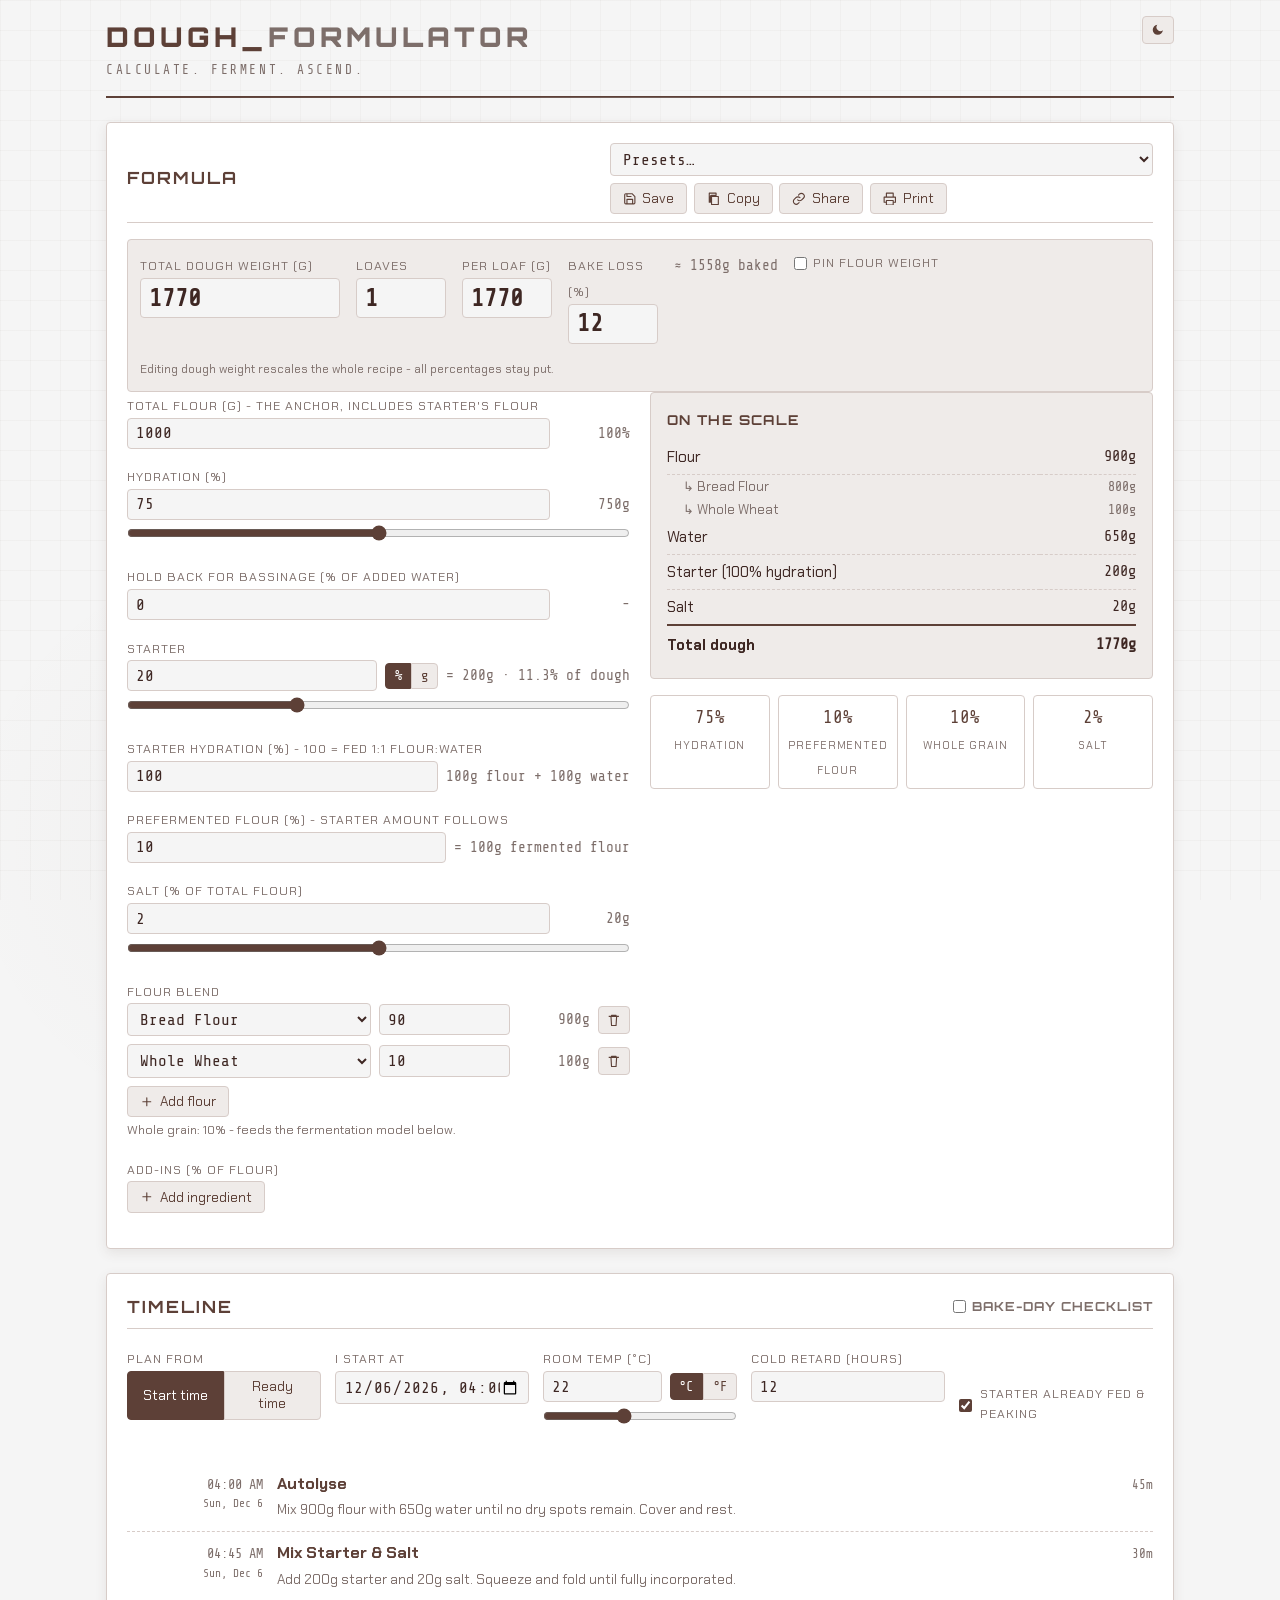
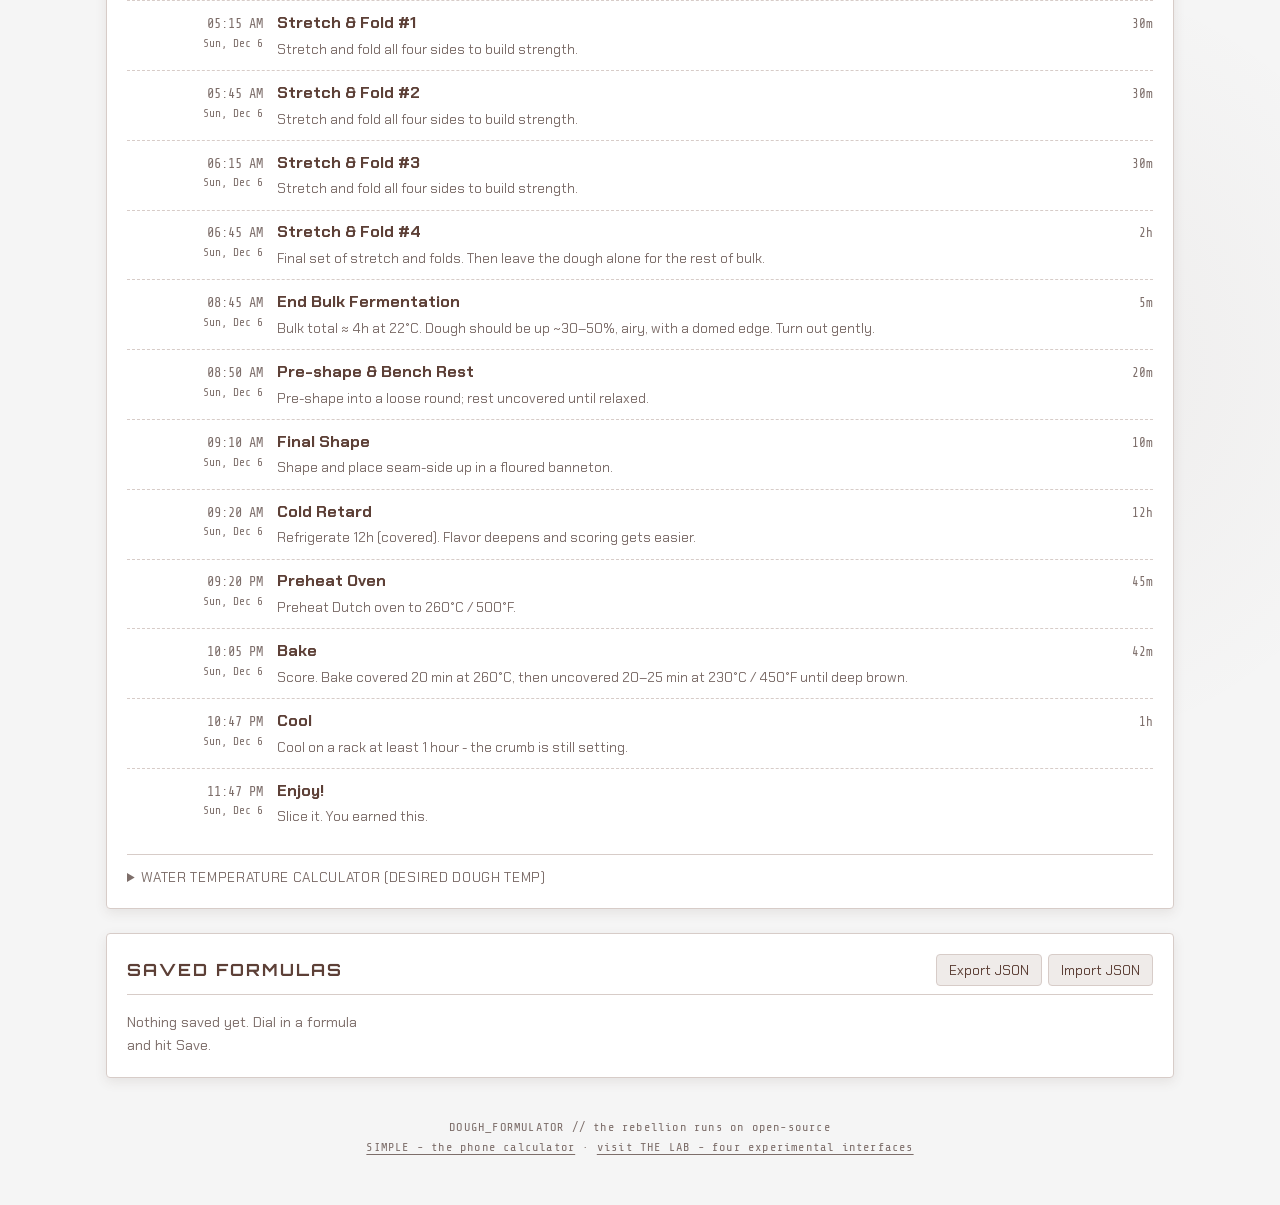
==== commit 09346555: "Merge main; ship the phone calculator side by side at /simple/ main received an independent full reb" ====
--- a/index.html
+++ b/index.html
@@ -2,335 +2,269 @@
 <html lang="en">
 <head>
     <meta charset="UTF-8">
-    <meta name="viewport" content="width=device-width, initial-scale=1.0, viewport-fit=cover">
-    <meta name="description" content="A fast, accurate sourdough calculator: flour, hydration, starter, salt, loaves and bake times.">
-    <meta name="theme-color" content="#f5f5f5" media="(prefers-color-scheme: light)">
-    <meta name="theme-color" content="#0f0f0f" media="(prefers-color-scheme: dark)">
-    <meta name="mobile-web-app-capable" content="yes">
-    <meta name="apple-mobile-web-app-capable" content="yes">
-    <meta name="apple-mobile-web-app-title" content="Dough">
-
-    <title>DOUGH_FORMULATOR</title>
-
-    <link rel="manifest" href="manifest.json">
-    <link rel="icon" href="icon.svg" type="image/svg+xml">
+    <meta name="viewport" content="width=device-width, initial-scale=1.0">
+    <meta name="description" content="Sourdough calculator: exact baker's math, adaptive fermentation timeline, shareable formulas.">
+    <title>DOUGH_FORMULATOR | Sourdough Calculator</title>
+    <link rel="icon" href="data:image/svg+xml,<svg xmlns='http://www.w3.org/2000/svg' viewBox='0 0 100 100'><text y='.9em' font-size='90'>🍞</text></svg>">
     <link rel="stylesheet" href="css/styles.css">
-
-    <script>
-        // Apply the saved theme before first paint to avoid a flash
-        (function () {
-            try {
-                var t = localStorage.getItem('dough_formulator_theme');
-                if (!t && window.matchMedia('(prefers-color-scheme: dark)').matches) t = 'dark';
-                if (t) document.documentElement.setAttribute('data-theme', t);
-            } catch (e) { /* ignore */ }
-        })();
-    </script>
 </head>
 <body>
-    <div class="app">
-        <header class="app-header">
-            <h1>DOUGH_FORMULATOR</h1>
-            <button id="theme-toggle" class="icon-btn" type="button" aria-label="Toggle dark mode">
-                <svg class="icon-sun" viewBox="0 0 24 24" fill="none" stroke="currentColor" stroke-width="2" aria-hidden="true">
-                    <circle cx="12" cy="12" r="5"></circle>
-                    <path d="M12 1v2M12 21v2M4.22 4.22l1.42 1.42M18.36 18.36l1.42 1.42M1 12h2M21 12h2M4.22 19.78l1.42-1.42M18.36 5.64l1.42-1.42"></path>
-                </svg>
-                <svg class="icon-moon" viewBox="0 0 24 24" fill="none" stroke="currentColor" stroke-width="2" aria-hidden="true">
-                    <path d="M21 12.79A9 9 0 1 1 11.21 3 7 7 0 0 0 21 12.79z"></path>
-                </svg>
+    <!-- Inline SVG icon library -->
+    <svg xmlns="http://www.w3.org/2000/svg" style="display:none">
+        <symbol id="i-moon" viewBox="0 0 24 24"><path d="M21 12.8A9 9 0 1 1 11.2 3a7 7 0 0 0 9.8 9.8z"/></symbol>
+        <symbol id="i-sun" viewBox="0 0 24 24"><path d="M12 17a5 5 0 1 0 0-10 5 5 0 0 0 0 10zm0-15v3m0 14v3M2 12h3m14 0h3M4.9 4.9l2.1 2.1m10 10 2.1 2.1m0-14.2-2.1 2.1m-10 10-2.1 2.1" stroke="currentColor" stroke-width="2" fill="none" stroke-linecap="round"/></symbol>
+        <symbol id="i-copy" viewBox="0 0 24 24"><path d="M8 8h12v14H8zM4 2h12v4H8a2 2 0 0 0-2 2v10H4z" fill="none" stroke="currentColor" stroke-width="2" stroke-linejoin="round"/></symbol>
+        <symbol id="i-link" viewBox="0 0 24 24"><path d="M10 14a5 5 0 0 0 7.1 0l3-3a5 5 0 0 0-7.1-7.1l-1.5 1.5M14 10a5 5 0 0 0-7.1 0l-3 3a5 5 0 0 0 7.1 7.1l1.5-1.5" fill="none" stroke="currentColor" stroke-width="2" stroke-linecap="round"/></symbol>
+        <symbol id="i-print" viewBox="0 0 24 24"><path d="M6 9V2h12v7M6 18H2v-9h20v9h-4m-12-3h12v8H6z" fill="none" stroke="currentColor" stroke-width="2" stroke-linejoin="round"/></symbol>
+        <symbol id="i-save" viewBox="0 0 24 24"><path d="M19 21H5a2 2 0 0 1-2-2V5a2 2 0 0 1 2-2h11l5 5v11a2 2 0 0 1-2 2zM17 21v-8H7v8M7 3v5h8" fill="none" stroke="currentColor" stroke-width="2" stroke-linejoin="round"/></symbol>
+        <symbol id="i-plus" viewBox="0 0 24 24"><path d="M12 5v14M5 12h14" stroke="currentColor" stroke-width="2" fill="none" stroke-linecap="round"/></symbol>
+        <symbol id="i-trash" viewBox="0 0 24 24"><path d="M3 6h18M8 6V4h8v2m1 0-1 16H8L7 6" fill="none" stroke="currentColor" stroke-width="2" stroke-linejoin="round"/></symbol>
+    </svg>
+
+    <div class="app-container">
+        <header>
+            <div class="brand">
+                <h1>DOUGH_<span class="accent">FORMULATOR</span></h1>
+                <div class="tagline">Calculate. Ferment. Ascend.</div>
+            </div>
+            <button id="theme-toggle" class="icon-btn" aria-label="Toggle dark mode">
+                <svg><use href="#i-moon"/></svg>
             </button>
         </header>
 
-        <main class="calculator">
-            <!-- Recipe name -->
-            <div class="card recipe-name-card">
-                <input type="text" id="recipe-name" class="recipe-name-input" placeholder="Recipe name" value="My Sourdough" aria-label="Recipe name" maxlength="80">
-                <span class="recipe-status" id="recipe-status" data-state="unsaved">Unsaved</span>
-            </div>
-
-            <!-- Notes -->
-            <div class="card notes-card">
-                <textarea id="recipe-notes" class="notes-input" rows="2" placeholder="Notes — fold schedule, flour brand, what to try next…" aria-label="Notes"></textarea>
-            </div>
-
-            <!-- Flour -->
-            <div class="card">
-                <div class="card-header">
-                    <span class="card-label">Flour</span>
-                    <button type="button" class="value-btn" id="flour-display" data-field="flour" aria-label="Flour, tap to edit">700g</button>
+        <main>
+            <!-- ============ FORMULA ============ -->
+            <section id="formula-card" class="card">
+                <h2>
+                    <span>Formula</span>
+                    <span class="card-header-actions no-print">
+                        <select id="preset-select" aria-label="Load a preset">
+                            <option value="">Presets…</option>
+                        </select>
+                        <button id="save-btn" title="Save formula"><svg><use href="#i-save"/></svg><span>Save</span></button>
+                        <button id="copy-btn" title="Copy formula as text"><svg><use href="#i-copy"/></svg><span>Copy</span></button>
+                        <button id="share-btn" title="Copy shareable link"><svg><use href="#i-link"/></svg><span>Share</span></button>
+                        <button id="print-btn" title="Print bake sheet"><svg><use href="#i-print"/></svg><span>Print</span></button>
+                    </span>
+                </h2>
+
+                <div class="dough-weight-block print-keep">
+                    <div class="field print-keep">
+                        <label for="dough-weight">Total dough weight (g)</label>
+                        <input type="number" id="dough-weight" min="200" max="50000" step="10">
+                    </div>
+                    <div class="field loaf-field print-keep">
+                        <label for="num-loaves">Loaves</label>
+                        <input type="number" id="num-loaves" min="1" max="40" step="1">
+                    </div>
+                    <div class="field loaf-field print-keep">
+                        <label for="loaf-weight">Per loaf (g)</label>
+                        <input type="number" id="loaf-weight" min="100" step="10">
+                    </div>
+                    <div class="field loaf-field no-print">
+                        <label for="bake-loss" title="Weight lost to evaporation in the oven">Bake loss (%)</label>
+                        <input type="number" id="bake-loss" min="0" max="30" step="1">
+                    </div>
+                    <span class="derived-value print-keep" id="out-baked" title="Estimated weight of each baked loaf"></span>
+                    <label class="pin-flour-label no-print" title="When pinned, dough-weight edits change hydration instead of rescaling">
+                        <input type="checkbox" id="pin-flour"> Pin flour weight
+                    </label>
+                    <span id="dough-caption" class="field-caption no-print">Editing dough weight rescales the whole recipe - all percentages stay put.</span>
                 </div>
-                <div class="slider-row">
-                    <button type="button" class="adjust-btn" data-target="flour" data-delta="-10" aria-label="Less flour">−</button>
-                    <input type="range" id="flour" class="slider" min="100" max="2500" value="700" step="10" aria-label="Flour">
-                    <button type="button" class="adjust-btn" data-target="flour" data-delta="10" aria-label="More flour">+</button>
+
+                <div class="formula-grid">
+                    <div class="formula-inputs no-print">
+                        <div class="field">
+                            <label for="flour-total">Total flour (g) - the anchor, includes starter's flour</label>
+                            <div class="row">
+                                <input type="number" id="flour-total" min="100" max="20000" step="10">
+                                <span class="derived-value">100%</span>
+                            </div>
+                        </div>
+
+                        <div class="field">
+                            <label for="hydration">Hydration (%)</label>
+                            <div class="row">
+                                <input type="number" id="hydration" min="40" max="120" step="0.5">
+                                <span class="derived-value" id="out-water-total" title="Total water, including starter water"></span>
+                            </div>
+                            <input type="range" id="hydration-slider" min="50" max="100" step="1" aria-label="Hydration slider">
+                        </div>
+
+                        <div class="field">
+                            <label for="reserved-water" title="Water held back from the initial mix, added during folds">Hold back for bassinage (% of added water)</label>
+                            <div class="row">
+                                <input type="number" id="reserved-water" min="0" max="50" step="5">
+                                <span class="derived-value" id="out-reserved"></span>
+                            </div>
+                        </div>
+
+                        <div class="field">
+                            <label for="starter-value">Starter</label>
+                            <div class="row">
+                                <input type="number" id="starter-value" min="0" step="1">
+                                <span class="unit-toggle">
+                                    <button id="starter-unit-pct" class="active" title="Starter as % of total flour">%</button>
+                                    <button id="starter-unit-g" title="Starter in grams">g</button>
+                                </span>
+                                <span class="derived-value" id="out-starter-alt"></span>
+                            </div>
+                            <input type="range" id="starter-slider" min="5" max="50" step="1" aria-label="Starter percentage slider">
+                        </div>
+
+                        <div class="field">
+                            <label for="starter-hydration">Starter hydration (%) - 100 = fed 1:1 flour:water</label>
+                            <div class="row">
+                                <input type="number" id="starter-hydration" min="30" max="200" step="5">
+                                <span class="derived-value" id="out-starter-split" title="Flour + water inside your starter"></span>
+                            </div>
+                        </div>
+
+                        <div class="field">
+                            <label for="pff" title="How much of the total flour has already fermented inside the starter">Prefermented flour (%) - starter amount follows</label>
+                            <div class="row">
+                                <input type="number" id="pff" min="0.5" max="60" step="0.5">
+                                <span class="derived-value" id="out-pff-note"></span>
+                            </div>
+                        </div>
+
+                        <div class="field">
+                            <label for="salt-pct" title="Salt % is of total flour, including flour from your starter">Salt (% of total flour)</label>
+                            <div class="row">
+                                <input type="number" id="salt-pct" min="0" max="5" step="0.1">
+                                <span class="derived-value" id="out-salt"></span>
+                            </div>
+                            <input type="range" id="salt-slider" min="0" max="4" step="0.1" aria-label="Salt slider">
+                        </div>
+
+                        <div class="field">
+                            <label>Flour blend</label>
+                            <div id="blend-rows"></div>
+                            <button id="add-flour-btn"><svg><use href="#i-plus"/></svg><span>Add flour</span></button>
+                            <div class="subtle-note" id="blend-note"></div>
+                        </div>
+
+                        <div class="field">
+                            <label title="Seeds, oil, syrup… Liquid add-ins count as water, so true hydration holds automatically">Add-ins (% of flour)</label>
+                            <div id="addin-rows"></div>
+                            <button id="add-addin-btn"><svg><use href="#i-plus"/></svg><span>Add ingredient</span></button>
+                            <div class="subtle-note" id="addin-note"></div>
+                        </div>
+                    </div>
+
+                    <div>
+                        <div class="mix-panel print-keep">
+                            <h3>On the scale</h3>
+                            <table class="mix-table">
+                                <tbody id="mix-body"></tbody>
+                            </table>
+                        </div>
+                        <div class="stats-panel print-keep" id="stats-panel"></div>
+                    </div>
                 </div>
-                <div class="card-detail">
-                    <span>Total flour incl. starter</span>
-                    <span id="total-flour-detail">775g</span>
+            </section>
+
+            <!-- ============ TIMELINE ============ -->
+            <section id="timeline-card" class="card">
+                <h2>
+                    <span>Timeline</span>
+                    <span class="card-header-actions no-print">
+                        <label class="pin-flour-label"><input type="checkbox" id="checklist-toggle"> Bake-day checklist</label>
+                    </span>
+                </h2>
+
+                <div class="timeline-controls no-print">
+                    <div class="field">
+                        <label>Plan from</label>
+                        <div class="mode-toggle">
+                            <button id="mode-start" class="active">Start time</button>
+                            <button id="mode-ready">Ready time</button>
+                        </div>
+                    </div>
+                    <div class="field">
+                        <label for="anchor-time" id="anchor-time-label">I start at</label>
+                        <input type="datetime-local" id="anchor-time">
+                    </div>
+                    <div class="field">
+                        <label for="room-temp"><span id="room-temp-label">Room temp</span></label>
+                        <div class="row">
+                            <input type="number" id="room-temp" step="1">
+                            <span class="unit-toggle">
+                                <button id="temp-unit-c" class="active">°C</button>
+                                <button id="temp-unit-f">°F</button>
+                            </span>
+                        </div>
+                        <input type="range" id="room-temp-slider" min="15" max="32" step="1" aria-label="Room temperature slider">
+                    </div>
+                    <div class="field">
+                        <label for="retard-hours">Cold retard (hours)</label>
+                        <input type="number" id="retard-hours" min="0" max="48" step="1">
+                    </div>
+                    <div class="checkbox-field">
+                        <input type="checkbox" id="starter-fed" checked>
+                        <label for="starter-fed">Starter already fed &amp; peaking</label>
+                    </div>
                 </div>
-            </div>
-
-            <!-- Hydration -->
-            <div class="card">
-                <div class="card-header">
-                    <span class="card-label">Hydration</span>
-                    <button type="button" class="value-btn" id="hydration-display" data-field="hydration" aria-label="Hydration, tap to edit">75%</button>
-                </div>
-                <div class="slider-row">
-                    <button type="button" class="adjust-btn" data-target="hydration" data-delta="-1" aria-label="Less hydration">−</button>
-                    <input type="range" id="hydration" class="slider" min="50" max="110" value="75" step="1" aria-label="Hydration">
-                    <button type="button" class="adjust-btn" data-target="hydration" data-delta="1" aria-label="More hydration">+</button>
-                </div>
-                <div class="card-detail">
-                    <span>Water to add</span>
-                    <span id="water-detail">506g</span>
-                </div>
-                <div id="water-warning" class="card-warning hidden">
-                    Your starter brings more water than this hydration allows. Raise the hydration, use less starter, or use a stiffer starter.
-                </div>
-            </div>
-
-            <!-- Starter -->
-            <div class="card">
-                <div class="card-header">
-                    <span class="card-label">Starter</span>
-                    <button type="button" class="value-btn" id="starter-display" data-field="starter" aria-label="Starter, tap to edit">150g</button>
-                </div>
-                <div class="card-subtitle" id="starter-pcts">21.4% of flour · 10.9% of dough</div>
-                <div class="slider-row">
-                    <button type="button" class="adjust-btn" data-target="starter" data-delta="-5" aria-label="Less starter">−</button>
-                    <input type="range" id="starter" class="slider" min="0" max="600" value="150" step="5" aria-label="Starter">
-                    <button type="button" class="adjust-btn" data-target="starter" data-delta="5" aria-label="More starter">+</button>
-                </div>
-            </div>
-
-            <!-- Starter hydration -->
-            <div class="card">
-                <div class="card-header">
-                    <span class="card-label">Starter Hydration</span>
-                    <button type="button" class="value-btn" id="starter-hydration-display" data-field="starter-hydration" aria-label="Starter hydration, tap to edit">100%</button>
-                </div>
-                <div class="slider-row">
-                    <button type="button" class="adjust-btn" data-target="starter-hydration" data-delta="-5" aria-label="Stiffer starter">−</button>
-                    <input type="range" id="starter-hydration" class="slider" min="50" max="200" value="100" step="5" aria-label="Starter hydration">
-                    <button type="button" class="adjust-btn" data-target="starter-hydration" data-delta="5" aria-label="Wetter starter">+</button>
-                </div>
-            </div>
-
-            <!-- Salt -->
-            <div class="card">
-                <div class="card-header">
-                    <span class="card-label">Salt to Flour Ratio</span>
-                    <button type="button" class="value-btn" id="salt-pct-display" data-field="salt-pct" aria-label="Salt percentage, tap to edit">2.0%</button>
-                </div>
-                <div class="slider-row">
-                    <button type="button" class="adjust-btn" data-target="salt-pct" data-delta="-0.1" aria-label="Less salt">−</button>
-                    <input type="range" id="salt-pct" class="slider" min="0" max="4" value="2" step="0.1" aria-label="Salt percentage">
-                    <button type="button" class="adjust-btn" data-target="salt-pct" data-delta="0.1" aria-label="More salt">+</button>
-                </div>
-                <div class="card-detail">
-                    <span>Salt</span>
-                    <span id="salt-detail">15.5g</span>
-                </div>
-            </div>
-
-            <!-- Two flours toggle -->
-            <div class="card">
-                <label class="card-header toggle-row">
-                    <span class="card-label">Use 2 types of flour?</span>
-                    <span class="toggle">
-                        <input type="checkbox" id="two-flour-toggle">
-                        <span class="toggle-slider"></span>
+
+                <ol class="schedule" id="schedule-list"></ol>
+
+                <details class="ddt-panel no-print">
+                    <summary>Water temperature calculator (desired dough temp)</summary>
+                    <div class="ddt-grid">
+                        <div class="field">
+                            <label for="ddt">Target dough temp (°C)</label>
+                            <input type="number" id="ddt" value="25" step="0.5">
+                        </div>
+                        <div class="field">
+                            <label for="flour-temp">Flour temp (°C)</label>
+                            <input type="number" id="flour-temp" value="21" step="0.5">
+                        </div>
+                        <div class="field">
+                            <label for="starter-temp">Starter temp (°C)</label>
+                            <input type="number" id="starter-temp" value="23" step="0.5">
+                        </div>
+                        <div class="ddt-result" id="ddt-result"></div>
+                    </div>
+                </details>
+            </section>
+
+            <!-- ============ SAVED ============ -->
+            <section id="saved-card" class="card">
+                <h2>
+                    <span>Saved Formulas</span>
+                    <span class="card-header-actions">
+                        <button id="export-btn">Export JSON</button>
+                        <button id="import-btn">Import JSON</button>
+                        <input type="file" id="import-file" accept=".json,application/json" style="display:none">
                     </span>
-                </label>
-            </div>
-
-            <!-- Flour blend -->
-            <div class="card hidden" id="flour-blend-card">
-                <div class="card-header">
-                    <span class="card-label">Main Flour %</span>
-                    <button type="button" class="value-btn" id="main-flour-pct-display" data-field="main-flour-pct" aria-label="Main flour percentage, tap to edit">80%</button>
-                </div>
-                <div class="slider-row">
-                    <button type="button" class="adjust-btn" data-target="main-flour-pct" data-delta="-5" aria-label="Less main flour">−</button>
-                    <input type="range" id="main-flour-pct" class="slider" min="0" max="100" value="80" step="5" aria-label="Main flour percentage">
-                    <button type="button" class="adjust-btn" data-target="main-flour-pct" data-delta="5" aria-label="More main flour">+</button>
-                </div>
-                <div class="flour-split">
-                    <div class="flour-split-item">
-                        <span class="flour-split-label">Main</span>
-                        <span class="flour-split-value" id="main-flour-display">560g</span>
-                    </div>
-                    <div class="flour-split-item">
-                        <span class="flour-split-label">Second</span>
-                        <span class="flour-split-value" id="second-flour-display">140g</span>
-                    </div>
-                </div>
-            </div>
-
-            <!-- Loaves -->
-            <div class="card">
-                <div class="card-header">
-                    <span class="card-label">Split into # of Loaves</span>
-                    <button type="button" class="value-btn" id="num-loaves-display" data-field="num-loaves" aria-label="Number of loaves, tap to edit">2</button>
-                </div>
-                <div class="slider-row">
-                    <button type="button" class="adjust-btn" data-target="num-loaves" data-delta="-1" aria-label="Fewer loaves">−</button>
-                    <input type="range" id="num-loaves" class="slider" min="1" max="12" value="2" step="1" aria-label="Number of loaves">
-                    <button type="button" class="adjust-btn" data-target="num-loaves" data-delta="1" aria-label="More loaves">+</button>
-                </div>
-                <label class="inline-toggle">
-                    <span>Keep loaf weight — scale the recipe when I change the count</span>
-                    <span class="toggle small">
-                        <input type="checkbox" id="keep-loaf-toggle">
-                        <span class="toggle-slider"></span>
-                    </span>
-                </label>
-            </div>
-
-            <!-- Results -->
-            <div class="card results-card">
-                <div class="results-row">
-                    <span class="results-title">Total Dough</span>
-                    <button type="button" class="value-btn results-total" id="total-dough-display" data-field="total-dough" aria-label="Total dough weight, tap to set">1372g</button>
-                </div>
-                <div class="results-row">
-                    <span class="results-title" id="loaf-count-label">Loaf weight · 2 loaves</span>
-                    <button type="button" class="value-btn" id="loaf-weight-display" data-field="loaf-weight" aria-label="Loaf weight, tap to set">686g</button>
-                </div>
-                <p class="results-hint">Tap a weight to set it — the recipe scales to match.</p>
-                <div class="results-divider"></div>
-                <div class="results-grid">
-                    <div class="result-item" id="result-flour">
-                        <span class="result-label">Flour</span>
-                        <span class="result-value" id="result-flour-display">700g</span>
-                    </div>
-                    <div class="result-item hidden" id="result-main-flour">
-                        <span class="result-label">Main flour</span>
-                        <span class="result-value" id="result-main-flour-display">560g</span>
-                    </div>
-                    <div class="result-item hidden" id="result-second-flour">
-                        <span class="result-label">Second flour</span>
-                        <span class="result-value" id="result-second-flour-display">140g</span>
-                    </div>
-                    <div class="result-item">
-                        <span class="result-label">Water</span>
-                        <span class="result-value" id="result-water-display">506g</span>
-                    </div>
-                    <div class="result-item">
-                        <span class="result-label">Starter</span>
-                        <span class="result-value" id="result-starter-display">150g</span>
-                    </div>
-                    <div class="result-item">
-                        <span class="result-label">Salt</span>
-                        <span class="result-value" id="result-salt-display">15.5g</span>
-                    </div>
-                </div>
-            </div>
-
-            <!-- Baking -->
-            <div class="card">
-                <div class="card-section-title">Bake</div>
-                <div class="baking-row">
-                    <div class="baking-item">
-                        <span class="baking-label">Temperature 1</span>
-                        <div class="baking-input-row">
-                            <button type="button" class="adjust-btn small" data-target="bake-temp-1" data-delta="-5" aria-label="Lower temperature 1">−</button>
-                            <button type="button" class="value-btn small" id="bake-temp-1-display" data-field="bake-temp-1" aria-label="Temperature 1, tap to edit">450°F</button>
-                            <button type="button" class="adjust-btn small" data-target="bake-temp-1" data-delta="5" aria-label="Raise temperature 1">+</button>
-                        </div>
-                        <input type="range" id="bake-temp-1" class="slider" min="350" max="550" value="450" step="5" aria-label="Temperature 1">
-                    </div>
-                    <div class="baking-item">
-                        <span class="baking-label">Time 1</span>
-                        <div class="baking-input-row">
-                            <button type="button" class="adjust-btn small" data-target="bake-time-1" data-delta="-1" aria-label="Less time 1">−</button>
-                            <button type="button" class="value-btn small" id="bake-time-1-display" data-field="bake-time-1" aria-label="Time 1, tap to edit">20 min</button>
-                            <button type="button" class="adjust-btn small" data-target="bake-time-1" data-delta="1" aria-label="More time 1">+</button>
-                        </div>
-                        <input type="range" id="bake-time-1" class="slider" min="0" max="90" value="20" step="1" aria-label="Time 1">
-                    </div>
-                </div>
-                <div class="baking-row">
-                    <div class="baking-item">
-                        <span class="baking-label">Temperature 2</span>
-                        <div class="baking-input-row">
-                            <button type="button" class="adjust-btn small" data-target="bake-temp-2" data-delta="-5" aria-label="Lower temperature 2">−</button>
-                            <button type="button" class="value-btn small" id="bake-temp-2-display" data-field="bake-temp-2" aria-label="Temperature 2, tap to edit">425°F</button>
-                            <button type="button" class="adjust-btn small" data-target="bake-temp-2" data-delta="5" aria-label="Raise temperature 2">+</button>
-                        </div>
-                        <input type="range" id="bake-temp-2" class="slider" min="350" max="550" value="425" step="5" aria-label="Temperature 2">
-                    </div>
-                    <div class="baking-item">
-                        <span class="baking-label">Time 2</span>
-                        <div class="baking-input-row">
-                            <button type="button" class="adjust-btn small" data-target="bake-time-2" data-delta="-1" aria-label="Less time 2">−</button>
-                            <button type="button" class="value-btn small" id="bake-time-2-display" data-field="bake-time-2" aria-label="Time 2, tap to edit">25 min</button>
-                            <button type="button" class="adjust-btn small" data-target="bake-time-2" data-delta="1" aria-label="More time 2">+</button>
-                        </div>
-                        <input type="range" id="bake-time-2" class="slider" min="0" max="90" value="25" step="1" aria-label="Time 2">
-                    </div>
-                </div>
-                <div class="temp-unit-toggle">
-                    <button type="button" id="temp-unit-btn" class="text-btn">Switch to °C</button>
-                </div>
-            </div>
-
-            <!-- Actions -->
-            <div class="card actions-card">
-                <button type="button" id="save-btn" class="btn btn-primary btn-full">Save Recipe</button>
-                <button type="button" id="copy-btn" class="btn btn-secondary">Copy as Text</button>
-                <button type="button" id="new-btn" class="btn btn-secondary">New Recipe</button>
-            </div>
-
-            <!-- Saved recipes -->
-            <div class="card" id="saved-recipes-card">
-                <div class="card-section-title">Saved Recipes</div>
-                <div id="saved-recipes-list" class="saved-recipes-list">
-                    <p class="empty-state">No saved recipes yet</p>
-                </div>
-                <div class="recipes-actions">
-                    <button type="button" id="export-btn" class="btn btn-secondary btn-small">Export All</button>
-                    <label class="btn btn-secondary btn-small">
-                        Import
-                        <input type="file" id="import-input" accept=".json,application/json" class="hidden">
-                    </label>
-                </div>
-            </div>
+                </h2>
+                <div class="saved-grid" id="saved-grid"></div>
+            </section>
         </main>
 
-        <footer class="app-footer">
-            <p>DOUGH_FORMULATOR · <a href="https://github.com/YAMIR-1138/dough_formulator" target="_blank" rel="noopener">GitHub</a></p>
-        </footer>
+        <footer>DOUGH_FORMULATOR // the rebellion runs on open-source<br>
+            <a id="simple-link" href="simple/">SIMPLE - the phone calculator</a> ·
+            <a id="lab-link" href="lab/">visit THE LAB - four experimental interfaces</a></footer>
     </div>
 
-    <!-- Live summary -->
-    <div class="summary-bar" aria-live="polite">
-        <div class="summary-bar-inner">
-            <div class="summary-item"><span class="summary-label">Flour</span><span class="summary-value" id="sum-flour">700</span></div>
-            <div class="summary-item"><span class="summary-label">Water</span><span class="summary-value" id="sum-water">506</span></div>
-            <div class="summary-item"><span class="summary-label">Starter</span><span class="summary-value" id="sum-starter">150</span></div>
-            <div class="summary-item"><span class="summary-label">Salt</span><span class="summary-value" id="sum-salt">15.5</span></div>
-            <div class="summary-item summary-total"><span class="summary-label">Total</span><span class="summary-value" id="sum-total">1372</span></div>
+    <dialog id="save-dialog">
+        <h3>Save Formula</h3>
+        <div class="field">
+            <label for="save-name">Name</label>
+            <input type="text" id="save-name" placeholder="e.g. Saturday country loaf">
         </div>
-    </div>
-
-    <!-- Save modal -->
-    <div id="save-modal" class="modal" role="dialog" aria-modal="true" aria-labelledby="save-modal-title">
-        <div class="modal-content">
-            <h2 id="save-modal-title">Save Recipe</h2>
-            <input type="text" id="save-recipe-name" class="modal-input" placeholder="Recipe name" maxlength="80" aria-label="Recipe name">
-            <div class="modal-actions">
-                <button type="button" id="save-confirm" class="btn btn-primary">Save</button>
-                <button type="button" id="save-as-new" class="btn btn-secondary hidden">Save as New</button>
-                <button type="button" id="save-cancel" class="btn btn-secondary">Cancel</button>
-            </div>
+        <div class="field">
+            <label for="save-notes">Notes</label>
+            <textarea id="save-notes" rows="3" placeholder="optional"></textarea>
         </div>
-    </div>
-
-    <script src="js/calculator.js"></script>
-    <script src="js/storage.js"></script>
-    <script src="js/app.js"></script>
+        <div class="dialog-actions">
+            <button id="save-cancel">Cancel</button>
+            <button id="save-confirm" class="primary">Save</button>
+        </div>
+    </dialog>
+
+    <div class="toast" id="toast"></div>
+
+    <script type="module" src="js/app.js"></script>
 </body>
 </html>
--- a/css/styles.css
+++ b/css/styles.css
@@ -1,946 +1,641 @@
-/* DOUGH_FORMULATOR — clean, mobile-first styles */
+/* DOUGH_FORMULATOR - warm-brown bakery palette, retro-mono type. */
+
+@import url('https://fonts.googleapis.com/css2?family=Chakra+Petch:wght@300;400;500;700&family=Orbitron:wght@400;500;700;900&family=Share+Tech+Mono&display=swap');
 
 :root {
-    --bg-primary: #f5f5f5;
-    --bg-card: #ffffff;
-    --text-primary: #1a1a1a;
-    --text-secondary: #666666;
-    --text-muted: #999999;
-    --accent: #2563eb;
-    --accent-light: #3b82f6;
-    --accent-bg: #eff6ff;
-    --border: #e5e5e5;
-    --border-light: #f0f0f0;
-    --shadow: 0 1px 3px rgba(0, 0, 0, 0.08);
-    --shadow-lg: 0 4px 16px rgba(0, 0, 0, 0.12);
-    --slider-track: #e0e0e0;
-    --toggle-bg: #d1d5db;
-    --results-bg: #f8fafc;
-    --danger: #dc2626;
-    --danger-bg: #fef2f2;
-    --success: #15803d;
-    --success-bg: #ecfdf5;
-    --warn: #b45309;
-    --warn-bg: #fffbeb;
-    --safe-bottom: env(safe-area-inset-bottom, 0px);
-}
-
-[data-theme="dark"] {
-    --bg-primary: #0f0f0f;
-    --bg-card: #1a1a1a;
-    --text-primary: #f5f5f5;
-    --text-secondary: #a0a0a0;
-    --text-muted: #6b6b6b;
-    --accent: #3b82f6;
-    --accent-light: #60a5fa;
-    --accent-bg: #1e3a5f;
-    --border: #2a2a2a;
-    --border-light: #262626;
-    --shadow: 0 1px 3px rgba(0, 0, 0, 0.4);
-    --shadow-lg: 0 4px 16px rgba(0, 0, 0, 0.5);
-    --slider-track: #333333;
-    --toggle-bg: #404040;
-    --results-bg: #141414;
-    --danger: #f87171;
-    --danger-bg: #2d1f1f;
-    --success: #4ade80;
-    --success-bg: #14291c;
-    --warn: #fbbf24;
-    --warn-bg: #2d2412;
-}
-
-* {
-    box-sizing: border-box;
-    margin: 0;
-    padding: 0;
-}
-
-html {
-    font-size: 16px;
-    -webkit-tap-highlight-color: transparent;
-    -webkit-text-size-adjust: 100%;
-}
+    /* Warm Brown - Light Mode */
+    --primary-color: #5D4037;
+    --primary-color-rgb: 93, 64, 55;
+    --primary-light: #8D6E63;
+    --primary-dark: #3E2723;
+    --secondary-color: #EFEBE9;
+    --accent-color: #7D6E6A;
+    --accent-color-rgb: 125, 110, 106;
+    --text-color: #3E2723;
+    --text-light: #7D6E6A;
+    --bg-color: #F5F5F5;
+    --card-bg: #FFFFFF;
+    --border-color: #D7CCC8;
+    --success-color: #4CAF50;
+    --error-color: #D32F2F;
+    --highlight-bg: rgba(255, 160, 0, 0.25);
+    --shadow: 0 4px 12px rgba(93, 64, 55, 0.1);
+
+    --font-main: 'Chakra Petch', 'Segoe UI', sans-serif;
+    --font-display: 'Orbitron', 'Chakra Petch', sans-serif;
+    --font-mono: 'Share Tech Mono', 'Chakra Petch', monospace;
+    --border-radius: 4px;
+    --transition: all 0.25s ease;
+}
+
+.dark-theme {
+    --primary-color: #8D6E63;
+    --primary-color-rgb: 141, 110, 99;
+    --primary-light: #A1887F;
+    --primary-dark: #6D4C41;
+    --secondary-color: #3E2723;
+    --accent-color: #BCAAA4;
+    --accent-color-rgb: 188, 170, 164;
+    --text-color: #EFEBE9;
+    --text-light: #BCAAA4;
+    --bg-color: #212121;
+    --card-bg: #292929;
+    --border-color: #4E342E;
+    --success-color: #66BB6A;
+    --error-color: #EF5350;
+    --highlight-bg: rgba(255, 179, 0, 0.2);
+    --shadow: 0 4px 12px rgba(0, 0, 0, 0.35);
+}
+
+* { margin: 0; padding: 0; box-sizing: border-box; }
 
 body {
-    font-family: -apple-system, BlinkMacSystemFont, 'Segoe UI', Roboto, 'Helvetica Neue', Arial, sans-serif;
-    background: var(--bg-primary);
-    color: var(--text-primary);
-    line-height: 1.5;
-    min-height: 100vh;
-    overflow-x: hidden;
-}
-
-.hidden {
-    display: none !important;
-}
-
-/* ---------- Layout ---------- */
-
-.app {
-    max-width: 480px;
+    font-family: var(--font-main);
+    line-height: 1.6;
+    color: var(--text-color);
+    background-color: var(--bg-color);
+    transition: var(--transition);
+    background-image:
+        radial-gradient(circle at 20% 30%, rgba(var(--primary-color-rgb), 0.03) 0%, transparent 300px),
+        radial-gradient(circle at 80% 70%, rgba(var(--primary-color-rgb), 0.05) 0%, transparent 400px);
+}
+
+.app-container {
+    max-width: 1100px;
     margin: 0 auto;
-    min-height: 100vh;
+    padding: 1rem;
+    position: relative;
+}
+
+.app-container::before {
+    content: '';
+    position: fixed;
+    inset: 0;
+    background-image:
+        linear-gradient(to right, rgba(var(--primary-color-rgb), 0.03) 1px, transparent 1px),
+        linear-gradient(to bottom, rgba(var(--primary-color-rgb), 0.03) 1px, transparent 1px);
+    background-size: 30px 30px;
+    pointer-events: none;
+    z-index: -1;
+}
+
+/* ---------- Header ---------- */
+
+header {
     display: flex;
-    flex-direction: column;
-}
-
-.app-header {
+    justify-content: space-between;
+    align-items: flex-start;
+    margin-bottom: 1.5rem;
+    padding-bottom: 1rem;
+    border-bottom: 2px solid var(--primary-color);
+    position: relative;
+}
+
+header::after {
+    content: '';
+    position: absolute;
+    bottom: -2px;
+    left: 0;
+    width: 100%;
+    height: 1px;
+    background: linear-gradient(90deg, transparent, var(--accent-color), transparent);
+    opacity: 0.7;
+}
+
+h1 {
+    font-family: var(--font-display);
+    font-size: 1.7rem;
+    font-weight: 900;
+    color: var(--primary-color);
+    letter-spacing: 0.15em;
+    text-transform: uppercase;
+}
+
+h1 .accent { color: var(--accent-color); }
+
+.tagline {
+    font-family: var(--font-mono);
+    font-size: 0.8rem;
+    color: var(--text-light);
+    letter-spacing: 0.2em;
+    text-transform: uppercase;
+}
+
+/* ---------- Cards ---------- */
+
+.card {
+    background: var(--card-bg);
+    border: 1px solid var(--border-color);
+    border-radius: var(--border-radius);
+    box-shadow: var(--shadow);
+    padding: 1.25rem;
+    margin-bottom: 1.5rem;
+}
+
+.card > h2 {
+    font-family: var(--font-display);
+    font-size: 1.05rem;
+    letter-spacing: 0.12em;
+    text-transform: uppercase;
+    color: var(--primary-color);
+    border-bottom: 1px solid var(--border-color);
+    padding-bottom: 0.5rem;
+    margin-bottom: 1rem;
     display: flex;
     justify-content: space-between;
     align-items: center;
-    padding: 16px 16px 8px;
-    position: sticky;
-    top: 0;
-    background: var(--bg-primary);
-    z-index: 100;
-}
-
-.app-header h1 {
-    font-size: 1.2rem;
+    gap: 0.5rem;
+    flex-wrap: wrap;
+}
+
+.card-header-actions { display: flex; gap: 0.4rem; align-items: center; flex-wrap: wrap; }
+
+/* ---------- Buttons & inputs ---------- */
+
+button {
+    font-family: var(--font-main);
+    font-size: 0.85rem;
+    color: var(--primary-color);
+    background: var(--secondary-color);
+    border: 1px solid var(--border-color);
+    border-radius: var(--border-radius);
+    padding: 0.4rem 0.75rem;
+    cursor: pointer;
+    transition: var(--transition);
+    display: inline-flex;
+    align-items: center;
+    gap: 0.4rem;
+}
+
+button:hover { border-color: var(--primary-color); background: var(--card-bg); }
+
+button.primary {
+    background: var(--primary-color);
+    color: var(--card-bg);
+    border-color: var(--primary-color);
+}
+
+button.primary:hover { background: var(--primary-dark); }
+
+button.icon-btn { padding: 0.4rem 0.5rem; }
+
+button svg { width: 1em; height: 1em; fill: currentColor; }
+
+button.danger:hover { border-color: var(--error-color); color: var(--error-color); }
+
+input[type="number"], input[type="text"], input[type="datetime-local"], select, textarea {
+    font-family: var(--font-mono);
+    font-size: 1rem;
+    color: var(--text-color);
+    background: var(--bg-color);
+    border: 1px solid var(--border-color);
+    border-radius: var(--border-radius);
+    padding: 0.35rem 0.5rem;
+    width: 100%;
+    transition: var(--transition);
+}
+
+input:focus, select:focus, textarea:focus {
+    outline: none;
+    border-color: var(--primary-color);
+    box-shadow: 0 0 0 2px rgba(var(--primary-color-rgb), 0.15);
+}
+
+input[type="range"] {
+    width: 100%;
+    accent-color: var(--primary-color);
+    margin-top: 0.35rem;
+}
+
+input[type="checkbox"] { accent-color: var(--primary-color); }
+
+label {
+    font-size: 0.78rem;
+    letter-spacing: 0.08em;
+    text-transform: uppercase;
+    color: var(--text-light);
+}
+
+/* ---------- Formula card layout ---------- */
+
+.formula-grid {
+    display: grid;
+    grid-template-columns: 1fr 1fr;
+    gap: 1.25rem;
+    align-items: start;
+}
+
+@media (max-width: 760px) {
+    .formula-grid { grid-template-columns: 1fr; }
+    /* Bigger touch targets and values on phones */
+    input[type="number"], input[type="datetime-local"], select { font-size: 1.15rem; padding: 0.5rem 0.6rem; }
+    .dough-weight-block input[type="number"] { font-size: 1.6rem; }
+    button { padding: 0.55rem 0.9rem; }
+    .schedule .when { flex-basis: 6.5rem; }
+    .field .row, .blend-row { flex-wrap: wrap; }
+    .field .row input[type="number"] { min-width: 5.5rem; }
+    .derived-value { text-align: left; }
+}
+
+.dough-weight-block {
+    grid-column: 1 / -1;
+    display: flex;
+    align-items: baseline;
+    gap: 1rem;
+    flex-wrap: wrap;
+    padding: 0.75rem;
+    background: var(--secondary-color);
+    border-radius: var(--border-radius);
+    border: 1px solid var(--border-color);
+}
+
+.dough-weight-block .field { flex: 0 0 200px; margin-bottom: 0; }
+
+.dough-weight-block .loaf-field { flex: 0 0 90px; }
+
+.dough-weight-block .loaf-field input { font-size: 1rem; }
+
+.dough-weight-block input[type="number"] {
+    font-size: 1.5rem;
     font-weight: 700;
-    letter-spacing: -0.02em;
-}
-
-.icon-btn {
-    width: 40px;
-    height: 40px;
-    border: none;
-    background: var(--bg-card);
-    border-radius: 10px;
+}
+
+.field-caption {
+    font-size: 0.75rem;
+    color: var(--text-light);
+    text-transform: none;
+    letter-spacing: normal;
+    flex: 1;
+    min-width: 200px;
+}
+
+.pin-flour-label {
+    display: inline-flex;
+    align-items: center;
+    gap: 0.4rem;
+    font-size: 0.78rem;
     cursor: pointer;
+    white-space: nowrap;
+}
+
+.field { margin-bottom: 0.9rem; }
+
+.field .row {
     display: flex;
     align-items: center;
+    gap: 0.5rem;
+}
+
+.field .row input[type="number"] { flex: 1; }
+
+.derived-value {
+    font-family: var(--font-mono);
+    color: var(--text-light);
+    font-size: 0.9rem;
+    white-space: nowrap;
+    min-width: 4.5rem;
+    text-align: right;
+}
+
+.unit-toggle { display: inline-flex; }
+
+.unit-toggle button {
+    padding: 0.3rem 0.55rem;
+    border-radius: 0;
+    font-family: var(--font-mono);
+}
+
+.unit-toggle button:first-child { border-radius: var(--border-radius) 0 0 var(--border-radius); }
+.unit-toggle button:last-child { border-radius: 0 var(--border-radius) var(--border-radius) 0; }
+
+.unit-toggle button.active {
+    background: var(--primary-color);
+    color: var(--card-bg);
+    border-color: var(--primary-color);
+}
+
+/* ---------- Blend editor ---------- */
+
+.blend-row {
+    display: flex;
+    gap: 0.5rem;
+    align-items: center;
+    margin-bottom: 0.5rem;
+}
+
+.blend-row select { flex: 2; }
+.blend-row input { flex: 1; }
+
+.subtle-note {
+    font-size: 0.78rem;
+    color: var(--text-light);
+    margin-top: 0.25rem;
+}
+
+/* ---------- Mix panel (what to actually weigh) ---------- */
+
+.mix-panel {
+    background: var(--secondary-color);
+    border: 1px solid var(--border-color);
+    border-radius: var(--border-radius);
+    padding: 1rem;
+}
+
+.mix-panel h3, .stats-panel h3 {
+    font-family: var(--font-display);
+    font-size: 0.85rem;
+    letter-spacing: 0.1em;
+    text-transform: uppercase;
+    color: var(--primary-color);
+    margin-bottom: 0.6rem;
+}
+
+.mix-table { width: 100%; border-collapse: collapse; }
+
+.mix-table td {
+    padding: 0.3rem 0;
+    font-size: 0.95rem;
+    border-bottom: 1px dashed var(--border-color);
+}
+
+.mix-table td:last-child {
+    text-align: right;
+    font-family: var(--font-mono);
+}
+
+.mix-table tr.total td {
+    border-bottom: none;
+    border-top: 2px solid var(--primary-color);
+    font-weight: 700;
+    padding-top: 0.45rem;
+}
+
+.mix-table .mix-sub td {
+    font-size: 0.82rem;
+    color: var(--text-light);
+    border-bottom: none;
+    padding: 0.05rem 0 0.05rem 1rem;
+}
+
+.stats-panel {
+    margin-top: 1rem;
+    display: grid;
+    grid-template-columns: repeat(auto-fit, minmax(110px, 1fr));
+    gap: 0.5rem;
+}
+
+.stat {
+    background: var(--card-bg);
+    border: 1px solid var(--border-color);
+    border-radius: var(--border-radius);
+    padding: 0.4rem 0.6rem;
+    text-align: center;
+}
+
+.stat .value {
+    font-family: var(--font-mono);
+    font-size: 1.1rem;
+    color: var(--primary-color);
+    display: block;
+}
+
+.stat .label {
+    font-size: 0.68rem;
+    letter-spacing: 0.08em;
+    text-transform: uppercase;
+    color: var(--text-light);
+}
+
+/* Pulse highlight when a derived number changes */
+@keyframes just-changed-pulse {
+    0% { background-color: var(--highlight-bg); }
+    100% { background-color: transparent; }
+}
+
+.just-changed { animation: just-changed-pulse 0.7s ease-out; border-radius: 2px; }
+
+/* ---------- Timeline ---------- */
+
+.timeline-controls {
+    display: grid;
+    grid-template-columns: repeat(auto-fit, minmax(180px, 1fr));
+    gap: 0.9rem;
+    margin-bottom: 1rem;
+}
+
+.mode-toggle { display: flex; }
+
+.mode-toggle button {
+    flex: 1;
     justify-content: center;
-    color: var(--text-primary);
-    box-shadow: var(--shadow);
-    transition: transform 0.15s;
-}
-
-.icon-btn:active {
-    transform: scale(0.95);
-}
-
-.icon-btn svg {
-    width: 20px;
-    height: 20px;
-}
-
-.icon-moon { display: none; }
-[data-theme="dark"] .icon-sun { display: none; }
-[data-theme="dark"] .icon-moon { display: block; }
-
-.calculator {
-    flex: 1;
-    padding: 8px 16px calc(96px + var(--safe-bottom));
-    display: flex;
-    flex-direction: column;
-    gap: 12px;
-}
-
-/* ---------- Cards ---------- */
-
-.card {
-    background: var(--bg-card);
-    border-radius: 12px;
-    padding: 16px;
-    box-shadow: var(--shadow);
-}
-
-.card-header {
-    display: flex;
-    justify-content: space-between;
-    align-items: center;
-    gap: 12px;
-    margin-bottom: 10px;
-}
-
-.card-header.toggle-row {
-    margin-bottom: 0;
-    cursor: pointer;
-}
-
-.card-label {
-    font-size: 0.9rem;
-    font-weight: 500;
-    color: var(--text-secondary);
-}
-
-.card-subtitle {
-    font-size: 0.8rem;
-    color: var(--text-muted);
-    margin: -4px 0 10px;
-}
-
-.card-detail {
-    display: flex;
-    justify-content: space-between;
-    padding-top: 12px;
-    margin-top: 12px;
-    border-top: 1px solid var(--border-light);
-    font-size: 0.9rem;
-    color: var(--text-secondary);
-}
-
-.card-detail span:last-child {
-    font-weight: 600;
-    color: var(--text-primary);
-}
-
-.card-warning {
-    margin-top: 10px;
-    padding: 10px 12px;
-    background: var(--danger-bg);
-    color: var(--danger);
-    border-radius: 8px;
-    font-size: 0.8rem;
-    line-height: 1.4;
-}
-
-.card-section-title {
-    font-size: 0.8rem;
-    font-weight: 600;
-    text-transform: uppercase;
-    letter-spacing: 0.06em;
-    color: var(--text-muted);
-    margin-bottom: 14px;
-}
-
-.negative {
-    color: var(--danger) !important;
-}
-
-/* ---------- Value pills (tap to edit) ---------- */
-
-.value-btn {
-    font: inherit;
-    font-size: 1.4rem;
-    font-weight: 600;
-    color: var(--accent);
-    background: var(--accent-bg);
-    border: 1.5px solid transparent;
-    border-radius: 999px;
-    padding: 2px 14px;
-    min-height: 40px;
-    cursor: pointer;
-    white-space: nowrap;
-    transition: border-color 0.15s, transform 0.1s;
-}
-
-.value-btn:hover {
-    border-color: var(--accent);
-}
-
-.value-btn:active {
-    transform: scale(0.97);
-}
-
-.value-btn.small {
-    font-size: 1.1rem;
-    min-height: 34px;
-    padding: 0 12px;
-    min-width: 84px;
-}
-
-.value-input {
-    width: 124px;
-    font: inherit;
-    font-size: 1.25rem;
-    font-weight: 600;
-    text-align: right;
-    padding: 4px 10px;
-    border: 2px solid var(--accent);
-    border-radius: 10px;
-    background: var(--bg-card);
-    color: var(--text-primary);
-    outline: none;
-    -moz-appearance: textfield;
-    appearance: textfield;
-}
-
-.value-input::-webkit-outer-spin-button,
-.value-input::-webkit-inner-spin-button {
-    -webkit-appearance: none;
-    margin: 0;
-}
-
-/* ---------- Recipe name & notes ---------- */
-
-.recipe-name-card {
-    display: flex;
-    justify-content: space-between;
-    align-items: center;
-    gap: 12px;
-    padding: 12px 16px;
-}
-
-.recipe-name-input {
-    flex: 1;
-    min-width: 0;
-    border: none;
-    background: transparent;
-    font: inherit;
-    font-size: 1rem;
-    font-weight: 600;
-    color: var(--text-primary);
-    outline: none;
-}
-
-.recipe-name-input::placeholder {
-    color: var(--text-muted);
-}
-
-.recipe-status {
-    flex-shrink: 0;
-    font-size: 0.7rem;
-    font-weight: 600;
-    text-transform: uppercase;
-    letter-spacing: 0.04em;
-    color: var(--text-muted);
-    padding: 4px 8px;
-    background: var(--border-light);
-    border-radius: 6px;
-}
-
-.recipe-status[data-state="saved"] {
-    color: var(--success);
-    background: var(--success-bg);
-}
-
-.recipe-status[data-state="modified"] {
-    color: var(--warn);
-    background: var(--warn-bg);
-}
-
-.notes-card {
-    padding: 10px 16px;
-}
-
-.notes-input {
-    display: block;
-    width: 100%;
-    border: none;
-    background: transparent;
-    font: inherit;
-    font-size: 0.9rem;
-    line-height: 1.5;
-    color: var(--text-primary);
-    resize: vertical;
-    min-height: 44px;
-    outline: none;
-}
-
-.notes-input::placeholder {
-    color: var(--text-muted);
-}
-
-/* ---------- Sliders & steppers ---------- */
-
-.slider-row {
+    border-radius: 0;
+}
+
+.mode-toggle button:first-child { border-radius: var(--border-radius) 0 0 var(--border-radius); }
+.mode-toggle button:last-child { border-radius: 0 var(--border-radius) var(--border-radius) 0; }
+
+.mode-toggle button.active {
+    background: var(--primary-color);
+    color: var(--card-bg);
+    border-color: var(--primary-color);
+}
+
+.checkbox-field {
     display: flex;
     align-items: center;
-    gap: 10px;
-}
-
-.slider {
-    flex: 1;
-    min-width: 0;
-    -webkit-appearance: none;
-    appearance: none;
-    height: 6px;
-    background: var(--slider-track);
-    border-radius: 3px;
-    outline: none;
+    gap: 0.5rem;
+    padding-top: 1.2rem;
+}
+
+.schedule { list-style: none; }
+
+.schedule li {
+    display: flex;
+    gap: 0.9rem;
+    padding: 0.55rem 0;
+    border-bottom: 1px dashed var(--border-color);
+    align-items: baseline;
+}
+
+.schedule li:last-child { border-bottom: none; }
+
+.schedule .when {
+    font-family: var(--font-mono);
+    font-size: 0.85rem;
+    color: var(--accent-color);
+    flex: 0 0 8.5rem;
+    text-align: right;
+}
+
+.schedule .when .day { display: block; font-size: 0.7rem; color: var(--text-light); }
+
+.schedule .what { flex: 1; }
+
+.schedule .what .step-label { font-weight: 700; color: var(--primary-color); }
+
+.schedule .what .step-desc { font-size: 0.85rem; color: var(--text-light); }
+
+.schedule .dur {
+    font-family: var(--font-mono);
+    font-size: 0.78rem;
+    color: var(--text-light);
+    flex: 0 0 4rem;
+    text-align: right;
+}
+
+.schedule li.done { opacity: 0.45; }
+
+.schedule li.current {
+    background: var(--secondary-color);
+    border-radius: var(--border-radius);
+    padding-left: 0.5rem;
+    padding-right: 0.5rem;
+    border-bottom-color: transparent;
+}
+
+.schedule li input[type="checkbox"] { margin-top: 0.3rem; }
+
+.ddt-panel {
+    margin-top: 1rem;
+    border-top: 1px solid var(--border-color);
+    padding-top: 0.75rem;
+}
+
+.ddt-panel summary {
     cursor: pointer;
-    margin: 10px 0;
-}
-
-.slider::-webkit-slider-thumb {
-    -webkit-appearance: none;
-    appearance: none;
-    width: 26px;
-    height: 26px;
-    background: var(--accent);
-    border: 3px solid var(--bg-card);
-    border-radius: 50%;
-    cursor: pointer;
-    box-shadow: 0 1px 4px rgba(0, 0, 0, 0.25);
-}
-
-.slider::-moz-range-thumb {
-    width: 20px;
-    height: 20px;
-    background: var(--accent);
-    border: 3px solid var(--bg-card);
-    border-radius: 50%;
-    cursor: pointer;
-    box-shadow: 0 1px 4px rgba(0, 0, 0, 0.25);
-}
-
-.adjust-btn {
-    flex-shrink: 0;
-    width: 40px;
-    height: 40px;
-    border: none;
-    background: var(--bg-primary);
-    border-radius: 10px;
-    font-size: 1.35rem;
-    font-weight: 500;
-    line-height: 1;
-    color: var(--text-secondary);
-    cursor: pointer;
-    display: flex;
-    align-items: center;
-    justify-content: center;
-    user-select: none;
-    -webkit-user-select: none;
-    touch-action: manipulation;
-    transition: background 0.1s, transform 0.1s;
-}
-
-.adjust-btn:active,
-.adjust-btn.pressed {
-    background: var(--border);
-    transform: scale(0.94);
-}
-
-.adjust-btn.small {
-    width: 32px;
-    height: 32px;
-    font-size: 1.1rem;
-}
-
-/* ---------- Toggles ---------- */
-
-.toggle {
-    position: relative;
-    display: inline-block;
-    flex-shrink: 0;
-    width: 52px;
-    height: 28px;
-}
-
-.toggle input {
-    position: absolute;
-    opacity: 0;
-    width: 0;
-    height: 0;
-}
-
-.toggle-slider {
-    position: absolute;
-    inset: 0;
-    cursor: pointer;
-    background: var(--toggle-bg);
-    border-radius: 28px;
-    transition: background 0.25s;
-}
-
-.toggle-slider::before {
-    content: "";
-    position: absolute;
-    height: 22px;
-    width: 22px;
-    left: 3px;
-    bottom: 3px;
-    background: #fff;
-    border-radius: 50%;
-    box-shadow: 0 1px 3px rgba(0, 0, 0, 0.25);
-    transition: transform 0.25s;
-}
-
-.toggle input:checked + .toggle-slider {
-    background: var(--accent);
-}
-
-.toggle input:checked + .toggle-slider::before {
-    transform: translateX(24px);
-}
-
-.toggle.small {
-    width: 44px;
-    height: 24px;
-}
-
-.toggle.small .toggle-slider::before {
-    height: 18px;
-    width: 18px;
-}
-
-.toggle.small input:checked + .toggle-slider::before {
-    transform: translateX(20px);
-}
-
-.inline-toggle {
-    display: flex;
-    justify-content: space-between;
-    align-items: center;
-    gap: 12px;
-    margin-top: 12px;
-    padding-top: 12px;
-    border-top: 1px solid var(--border-light);
-    font-size: 0.82rem;
-    line-height: 1.35;
-    color: var(--text-secondary);
-    cursor: pointer;
-}
-
-/* ---------- Flour split ---------- */
-
-.flour-split {
-    display: flex;
-    justify-content: space-around;
-    margin-top: 12px;
-    padding-top: 12px;
-    border-top: 1px solid var(--border-light);
-}
-
-.flour-split-item {
-    text-align: center;
-}
-
-.flour-split-label {
-    display: block;
+    font-size: 0.85rem;
+    color: var(--text-light);
+    letter-spacing: 0.05em;
+    text-transform: uppercase;
+}
+
+.ddt-grid {
+    display: grid;
+    grid-template-columns: repeat(auto-fit, minmax(120px, 1fr));
+    gap: 0.75rem;
+    margin-top: 0.75rem;
+    align-items: end;
+}
+
+.ddt-result {
+    grid-column: 1 / -1;
+    font-family: var(--font-mono);
+    color: var(--primary-color);
+    font-size: 1.05rem;
+}
+
+/* ---------- Saved formulas ---------- */
+
+.saved-grid {
+    display: grid;
+    grid-template-columns: repeat(auto-fill, minmax(230px, 1fr));
+    gap: 0.75rem;
+}
+
+.saved-card {
+    border: 1px solid var(--border-color);
+    border-radius: var(--border-radius);
+    padding: 0.75rem;
+    background: var(--secondary-color);
+}
+
+.saved-card h4 { font-size: 0.95rem; color: var(--primary-color); }
+
+.saved-card .meta {
+    font-family: var(--font-mono);
     font-size: 0.75rem;
-    color: var(--text-muted);
-}
-
-.flour-split-value {
-    font-size: 1.25rem;
-    font-weight: 600;
-    color: var(--accent);
-}
-
-/* ---------- Results ---------- */
-
-.results-card {
-    background: var(--results-bg);
-    border: 2px solid var(--accent);
-}
-
-.results-row {
-    display: flex;
-    justify-content: space-between;
-    align-items: center;
-    gap: 12px;
-    margin-bottom: 8px;
-}
-
-.results-title {
-    font-size: 0.9rem;
-    font-weight: 500;
-    color: var(--text-secondary);
-}
-
-.value-btn.results-total {
-    font-size: 1.9rem;
-    min-height: 48px;
-}
-
-.results-hint {
-    font-size: 0.75rem;
-    color: var(--text-muted);
-    margin: 2px 0 12px;
-}
-
-.results-divider {
-    height: 1px;
-    background: var(--border);
-    margin-bottom: 14px;
-}
-
-.results-grid {
-    display: grid;
-    grid-template-columns: 1fr 1fr;
-    gap: 12px;
-}
-
-.result-item {
-    display: flex;
-    flex-direction: column;
-    gap: 2px;
-}
-
-.result-label {
-    font-size: 0.78rem;
-    color: var(--text-muted);
-}
-
-.result-value {
-    font-size: 1.15rem;
-    font-weight: 600;
-    color: var(--text-primary);
-}
-
-/* ---------- Baking ---------- */
-
-.baking-row {
-    display: flex;
-    gap: 16px;
-    margin-bottom: 12px;
-}
-
-.baking-item {
-    flex: 1;
-    min-width: 0;
-}
-
-.baking-label {
-    display: block;
-    font-size: 0.78rem;
-    color: var(--text-muted);
-    margin-bottom: 6px;
-}
-
-.baking-input-row {
-    display: flex;
-    align-items: center;
-    justify-content: space-between;
-    gap: 6px;
-    margin-bottom: 4px;
-}
-
-.temp-unit-toggle {
-    text-align: center;
-    padding-top: 8px;
-    border-top: 1px solid var(--border-light);
-}
-
-.text-btn {
-    background: none;
-    border: none;
-    color: var(--accent);
-    font: inherit;
-    font-size: 0.85rem;
-    font-weight: 600;
-    cursor: pointer;
-    padding: 8px 16px;
-}
-
-.text-btn:active {
-    opacity: 0.7;
-}
-
-/* ---------- Buttons ---------- */
-
-.btn {
-    display: inline-flex;
-    align-items: center;
-    justify-content: center;
-    padding: 14px 20px;
-    border: 1px solid transparent;
-    border-radius: 10px;
-    font: inherit;
-    font-size: 0.95rem;
-    font-weight: 600;
-    cursor: pointer;
-    user-select: none;
-    transition: transform 0.1s, background 0.15s;
-}
-
-.btn:active {
-    transform: scale(0.98);
-}
-
-.btn-primary {
-    background: var(--accent);
-    color: #fff;
-}
-
-.btn-primary:active {
-    background: var(--accent-light);
-}
-
-.btn-secondary {
-    background: var(--bg-primary);
-    color: var(--text-primary);
-    border-color: var(--border);
-}
-
-.btn-secondary:active {
-    background: var(--border-light);
-}
-
-.btn-small {
-    padding: 10px 16px;
-    font-size: 0.85rem;
-}
-
-.actions-card {
-    display: grid;
-    grid-template-columns: 1fr 1fr;
-    gap: 12px;
-}
-
-.btn-full {
-    grid-column: 1 / -1;
-}
-
-/* ---------- Saved recipes ---------- */
-
-.saved-recipes-list {
-    margin-bottom: 14px;
-}
-
-.empty-state {
-    text-align: center;
-    color: var(--text-muted);
-    padding: 20px;
-    font-size: 0.9rem;
-}
-
-.saved-recipe-item {
-    display: flex;
-    justify-content: space-between;
-    align-items: center;
-    gap: 12px;
-    padding: 12px;
-    background: var(--bg-primary);
-    border: 1px solid transparent;
-    border-radius: 10px;
-    margin-bottom: 8px;
-    cursor: pointer;
-}
-
-.saved-recipe-item:last-child {
-    margin-bottom: 0;
-}
-
-.saved-recipe-item:active {
-    background: var(--border-light);
-}
-
-.saved-recipe-item.open {
-    border-color: var(--accent);
-}
-
-.saved-recipe-info {
-    flex: 1;
-    min-width: 0;
-}
-
-.saved-recipe-name {
-    font-weight: 600;
-    font-size: 0.95rem;
-    overflow: hidden;
-    text-overflow: ellipsis;
-    white-space: nowrap;
-}
-
-.saved-recipe-meta {
-    font-size: 0.78rem;
-    color: var(--text-muted);
-}
-
-.delete-btn {
-    flex-shrink: 0;
-    width: 34px;
-    height: 34px;
-    border: none;
-    border-radius: 8px;
-    background: var(--danger-bg);
-    color: var(--danger);
-    font-size: 1.2rem;
-    line-height: 1;
-    cursor: pointer;
-    display: flex;
-    align-items: center;
-    justify-content: center;
-}
-
-.recipes-actions {
-    display: flex;
-    gap: 12px;
-    padding-top: 12px;
-    border-top: 1px solid var(--border-light);
-}
-
-.recipes-actions .btn {
-    flex: 1;
-}
-
-/* ---------- Summary bar ---------- */
-
-.summary-bar {
-    position: fixed;
-    left: 0;
-    right: 0;
-    bottom: 0;
-    z-index: 90;
-    display: flex;
-    justify-content: center;
-    padding: 0 12px calc(10px + var(--safe-bottom));
-    pointer-events: none;
-}
-
-.summary-bar-inner {
-    pointer-events: auto;
-    width: 100%;
-    max-width: 456px;
-    display: flex;
-    background: var(--bg-card);
-    border: 1px solid var(--border);
-    border-radius: 14px;
-    box-shadow: var(--shadow-lg);
-    padding: 8px 6px;
-}
-
-.summary-item {
-    flex: 1;
-    text-align: center;
-    min-width: 0;
-}
-
-.summary-item + .summary-item {
-    border-left: 1px solid var(--border-light);
-}
-
-.summary-label {
-    display: block;
-    font-size: 0.6rem;
-    text-transform: uppercase;
-    letter-spacing: 0.06em;
-    color: var(--text-muted);
-}
-
-.summary-value {
-    font-size: 0.95rem;
-    font-weight: 600;
-    font-variant-numeric: tabular-nums;
-}
-
-.summary-total .summary-value {
-    color: var(--accent);
-    font-size: 1.05rem;
-}
-
-/* ---------- Modal ---------- */
-
-.modal {
-    display: none;
-    position: fixed;
-    inset: 0;
-    background: rgba(0, 0, 0, 0.5);
-    z-index: 1000;
-    align-items: center;
-    justify-content: center;
-    padding: 16px;
-}
-
-.modal.active {
-    display: flex;
-}
-
-.modal-content {
-    background: var(--bg-card);
-    border-radius: 16px;
-    padding: 24px;
-    width: 100%;
-    max-width: 400px;
-    box-shadow: var(--shadow-lg);
-}
-
-.modal-content h2 {
-    font-size: 1.2rem;
-    margin-bottom: 14px;
-}
-
-.modal-input {
-    width: 100%;
-    padding: 12px 14px;
-    border: 1px solid var(--border);
-    border-radius: 10px;
-    font: inherit;
+    color: var(--text-light);
+    margin: 0.25rem 0 0.5rem;
+}
+
+.saved-card .actions { display: flex; gap: 0.4rem; }
+
+.empty-note { color: var(--text-light); font-size: 0.9rem; }
+
+/* ---------- Dialog & toast ---------- */
+
+dialog {
+    border: 1px solid var(--border-color);
+    border-radius: var(--border-radius);
+    background: var(--card-bg);
+    color: var(--text-color);
+    padding: 1.25rem;
+    max-width: 380px;
+    width: 90%;
+    box-shadow: var(--shadow);
+}
+
+dialog::backdrop { background: rgba(0, 0, 0, 0.45); }
+
+dialog h3 {
+    font-family: var(--font-display);
     font-size: 1rem;
-    background: var(--bg-primary);
-    color: var(--text-primary);
-    margin-bottom: 14px;
-}
-
-.modal-input:focus {
-    outline: none;
-    border-color: var(--accent);
-}
-
-.modal-actions {
-    display: flex;
-    flex-wrap: wrap;
-    gap: 10px;
-}
-
-.modal-actions .btn {
-    flex: 1;
-    min-width: 100px;
-}
-
-/* ---------- Footer & toast ---------- */
-
-.app-footer {
-    text-align: center;
-    padding: 0 16px 16px;
-    font-size: 0.78rem;
-    color: var(--text-muted);
-}
-
-.app-footer a {
-    color: inherit;
-}
+    text-transform: uppercase;
+    letter-spacing: 0.1em;
+    color: var(--primary-color);
+    margin-bottom: 0.75rem;
+}
+
+dialog .field { margin-bottom: 0.75rem; }
+
+dialog .dialog-actions { display: flex; justify-content: flex-end; gap: 0.5rem; }
 
 .toast {
     position: fixed;
-    bottom: calc(86px + var(--safe-bottom));
+    bottom: 1.25rem;
     left: 50%;
-    transform: translateX(-50%);
-    background: var(--text-primary);
-    color: var(--bg-primary);
-    padding: 10px 20px;
-    border-radius: 10px;
-    font-size: 0.9rem;
-    font-weight: 500;
-    z-index: 2000;
+    transform: translateX(-50%) translateY(20px);
+    background: var(--primary-color);
+    color: var(--card-bg);
+    font-family: var(--font-mono);
+    font-size: 0.85rem;
+    padding: 0.5rem 1rem;
+    border-radius: var(--border-radius);
     opacity: 0;
-    transition: opacity 0.25s;
     pointer-events: none;
-    white-space: nowrap;
-}
-
-.toast.show {
-    opacity: 1;
-}
-
-/* ---------- Larger screens ---------- */
-
-@media (min-width: 600px) {
-    .app {
-        max-width: 520px;
-    }
-
-    .summary-bar-inner {
-        max-width: 496px;
-    }
-
-    .card {
-        padding: 18px 20px;
-    }
-}
-
-/* ---------- Accessibility ---------- */
-
-.slider:focus-visible,
-.btn:focus-visible,
-.value-btn:focus-visible,
-.adjust-btn:focus-visible,
-.icon-btn:focus-visible,
-.text-btn:focus-visible,
-.saved-recipe-item:focus-visible,
-.delete-btn:focus-visible,
-.toggle input:focus-visible + .toggle-slider {
-    outline: 2px solid var(--accent);
-    outline-offset: 2px;
-}
-
-@media (prefers-reduced-motion: reduce) {
-    * {
-        transition: none !important;
-        animation: none !important;
-    }
-}
+    transition: var(--transition);
+    z-index: 100;
+}
+
+.toast.show { opacity: 1; transform: translateX(-50%) translateY(0); }
+
+footer {
+    text-align: center;
+    font-family: var(--font-mono);
+    font-size: 0.75rem;
+    color: var(--text-light);
+    padding: 1rem 0 2rem;
+    letter-spacing: 0.1em;
+}
+
+footer a {
+    color: var(--accent-color);
+    text-underline-offset: 3px;
+}
+
+footer a:hover { color: var(--primary-color); }
+
+/* ---------- Print: the bake sheet ---------- */
+
+.print-only { display: none; }
+
+@media print {
+    body { background: #fff; color: #000; }
+    .app-container::before { display: none; }
+    .no-print, header button, .card-header-actions, input[type="range"],
+    .timeline-controls, .ddt-panel, #saved-card, footer { display: none !important; }
+    .print-only { display: block; }
+    .card { box-shadow: none; border: none; padding: 0.5rem 0; margin-bottom: 0.75rem; }
+    .formula-grid { grid-template-columns: 1fr; gap: 0.5rem; }
+    .mix-panel, .dough-weight-block { border: 1px solid #999; background: #fff; }
+    .schedule .when { color: #333; }
+    h1 { font-size: 1.2rem; }
+    .field:not(.print-keep) { display: none; }
+    .stats-panel { grid-template-columns: repeat(4, 1fr); }
+}
+
+@media (max-width: 480px) {
+    header { flex-wrap: wrap; gap: 0.4rem; }
+    h1 { font-size: 1.3rem; letter-spacing: 0.1em; }
+    .tagline { font-size: 0.7rem; }
+}
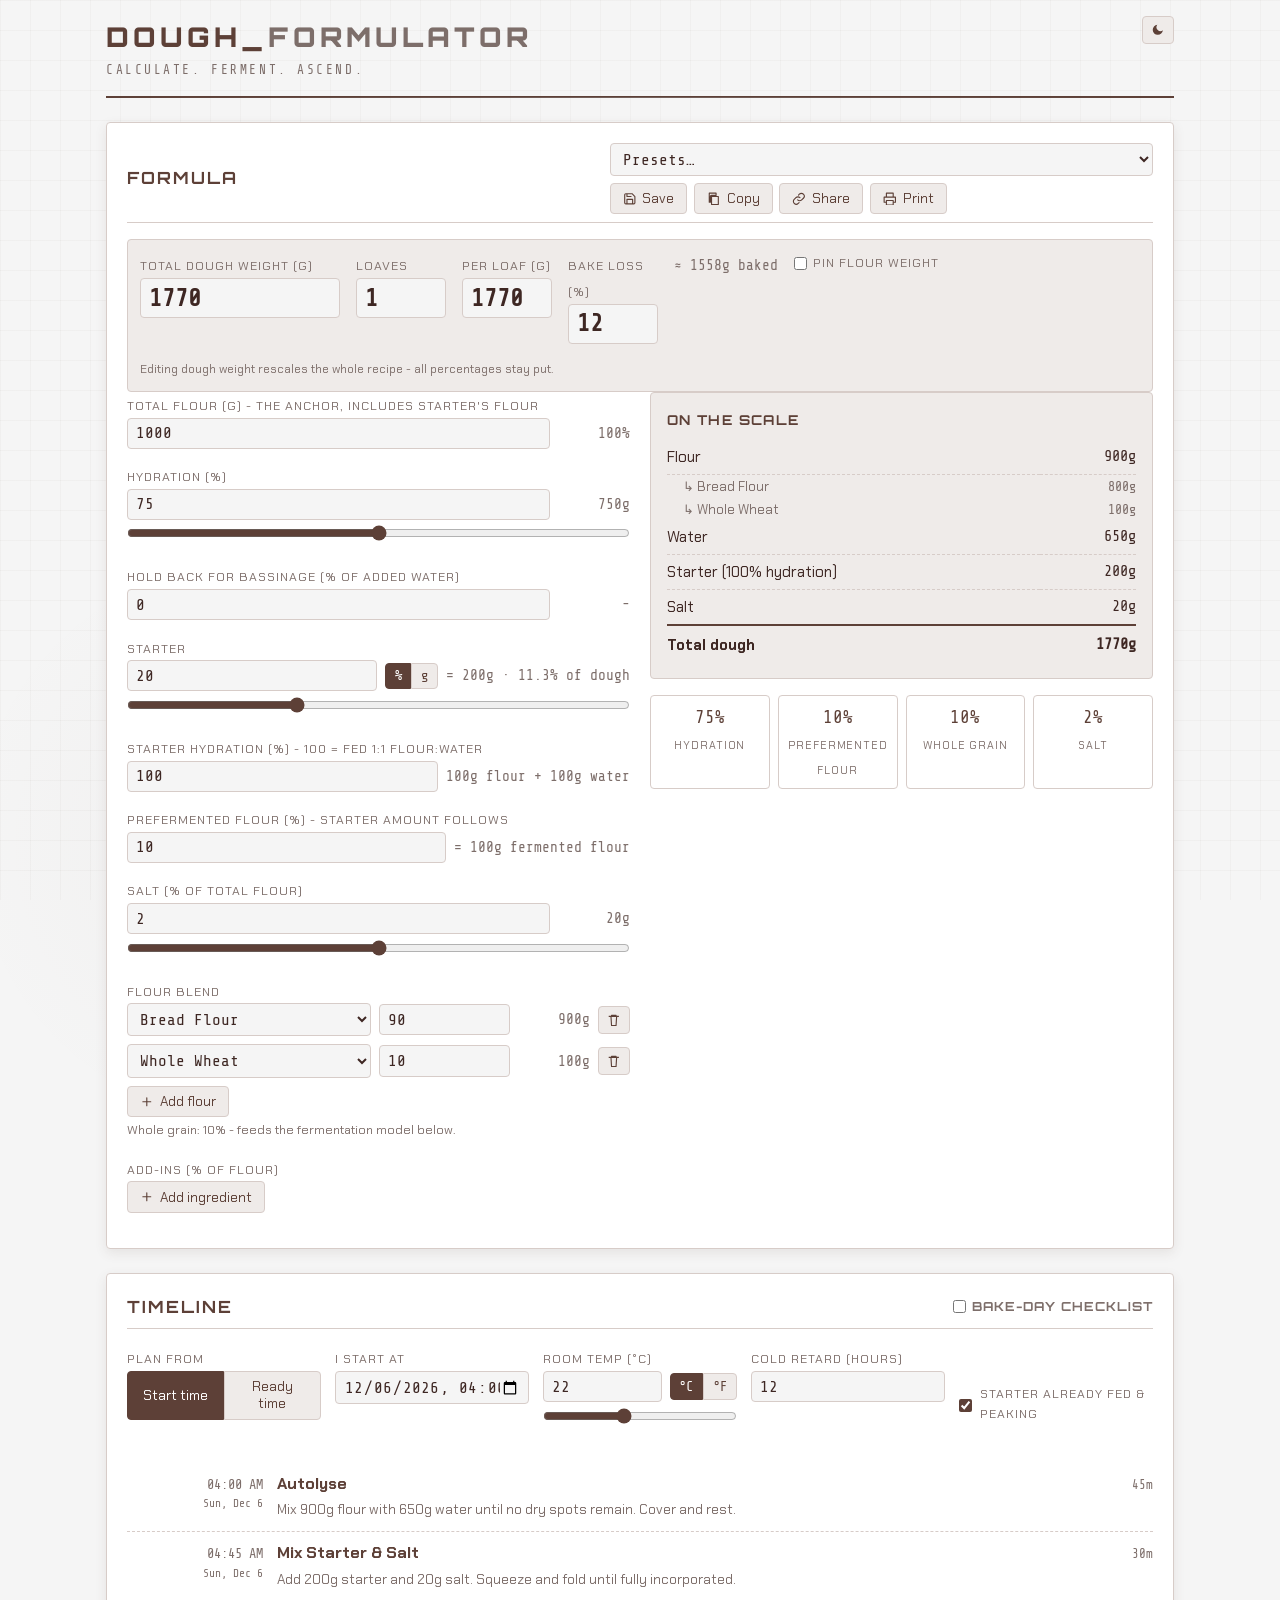
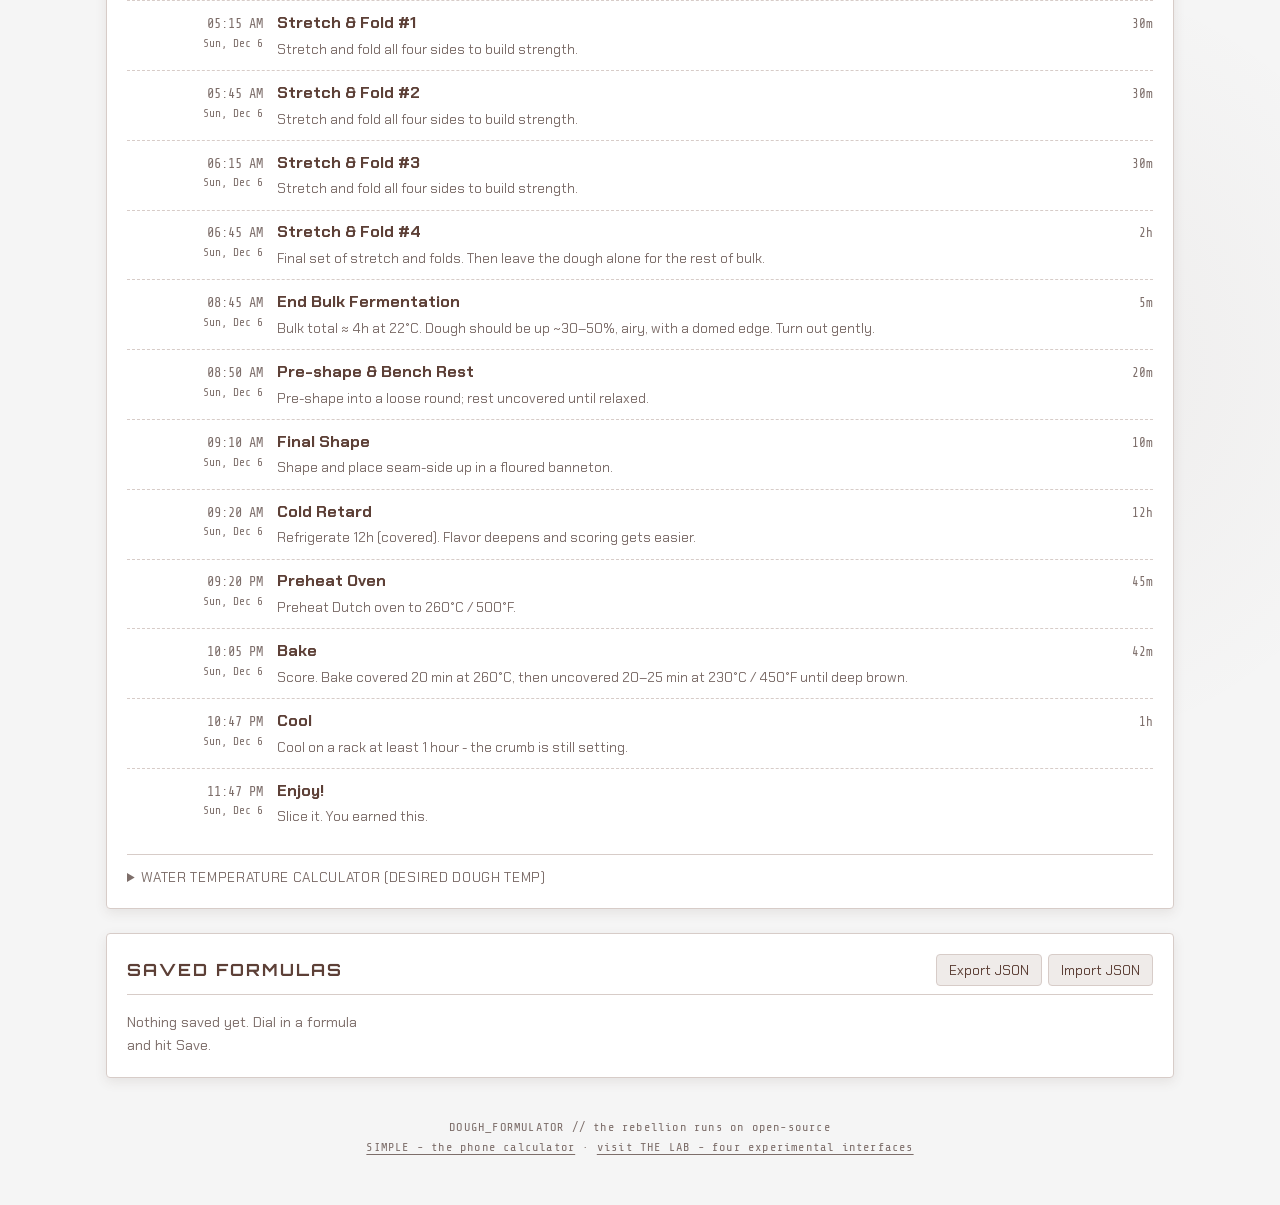
==== commit 474415ea: "Add GoatCounter page-view tracking Co-Authored-By: Claude Opus 5.5 <noreply@anthropic.com> Claude-Se" ====
--- a/index.html
+++ b/index.html
@@ -7,6 +7,9 @@
     <title>DOUGH_FORMULATOR | Sourdough Calculator</title>
     <link rel="icon" href="data:image/svg+xml,<svg xmlns='http://www.w3.org/2000/svg' viewBox='0 0 100 100'><text y='.9em' font-size='90'>🍞</text></svg>">
     <link rel="stylesheet" href="css/styles.css">
+  <!-- GoatCounter Analytics -->
+  <script data-goatcounter="https://yamir.goatcounter.com/count"
+          async src="//gc.zgo.at/count.js"></script>
 </head>
 <body>
     <!-- Inline SVG icon library -->
